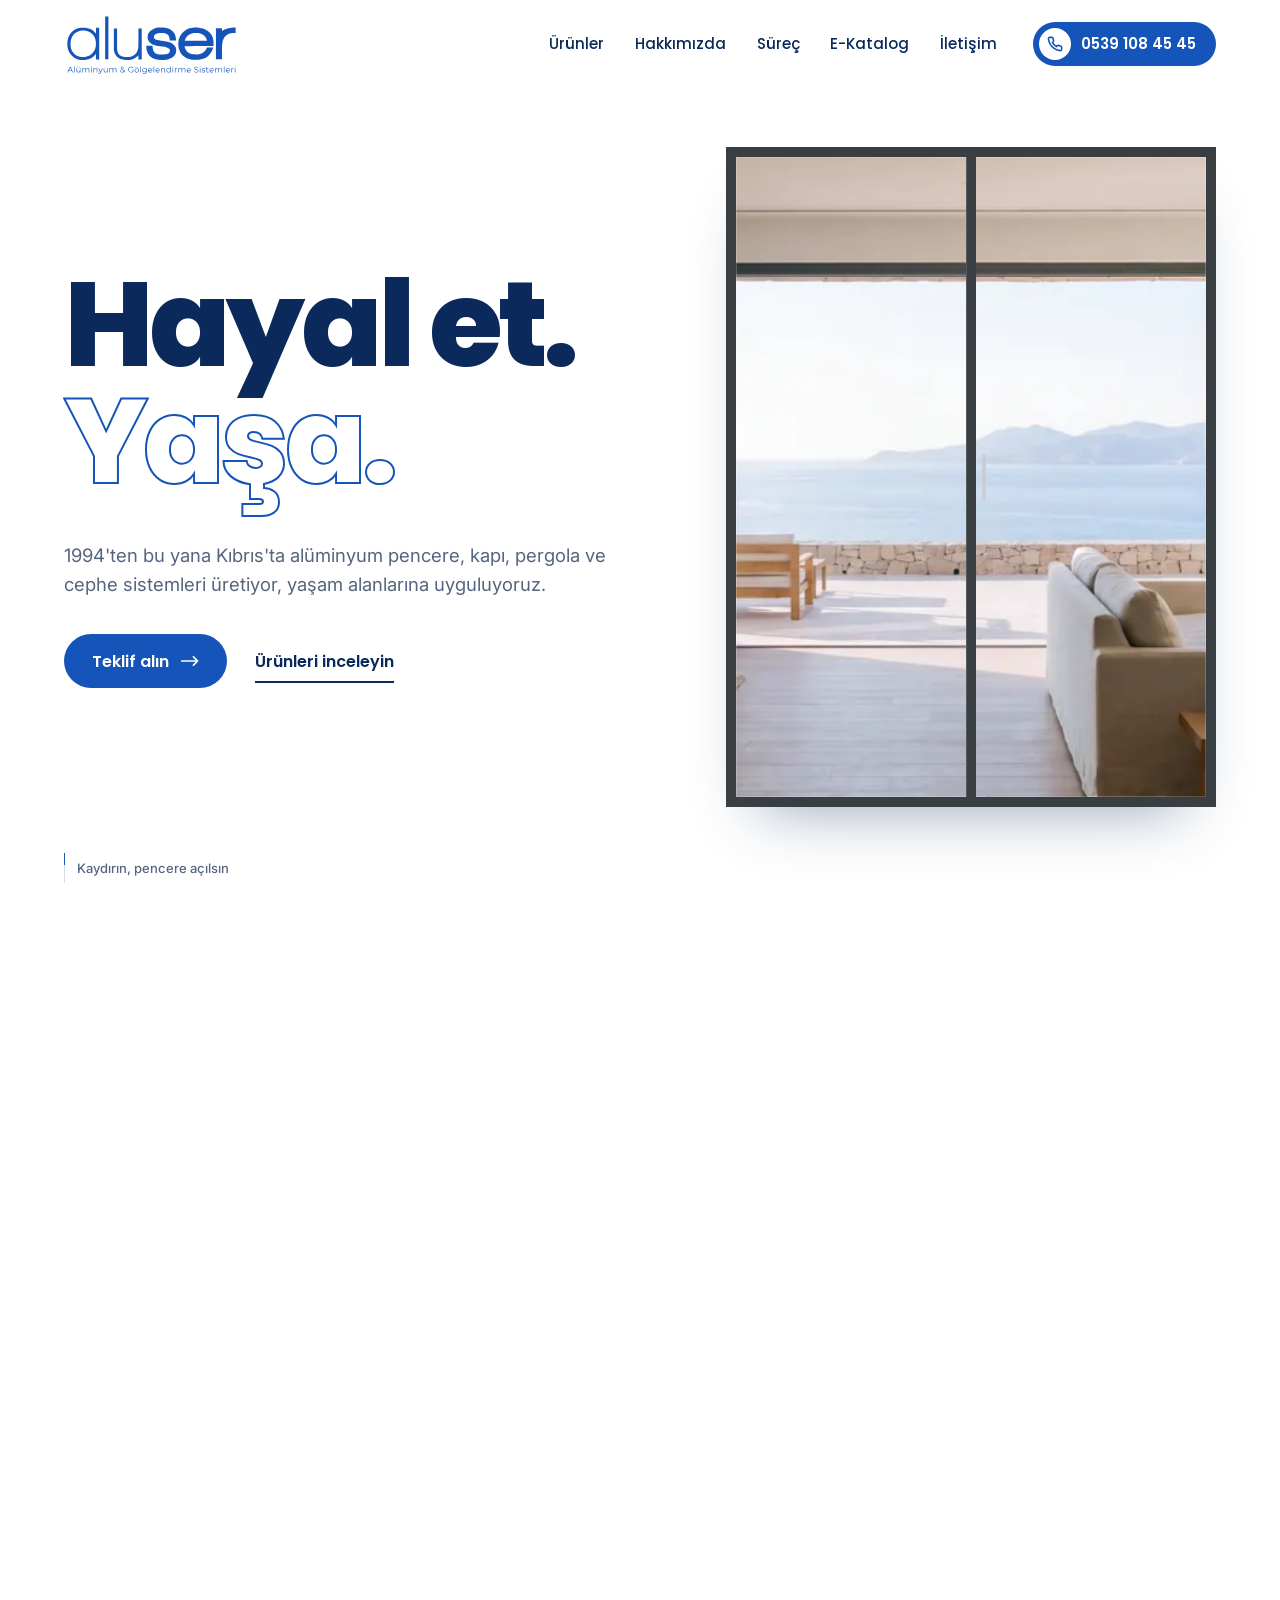
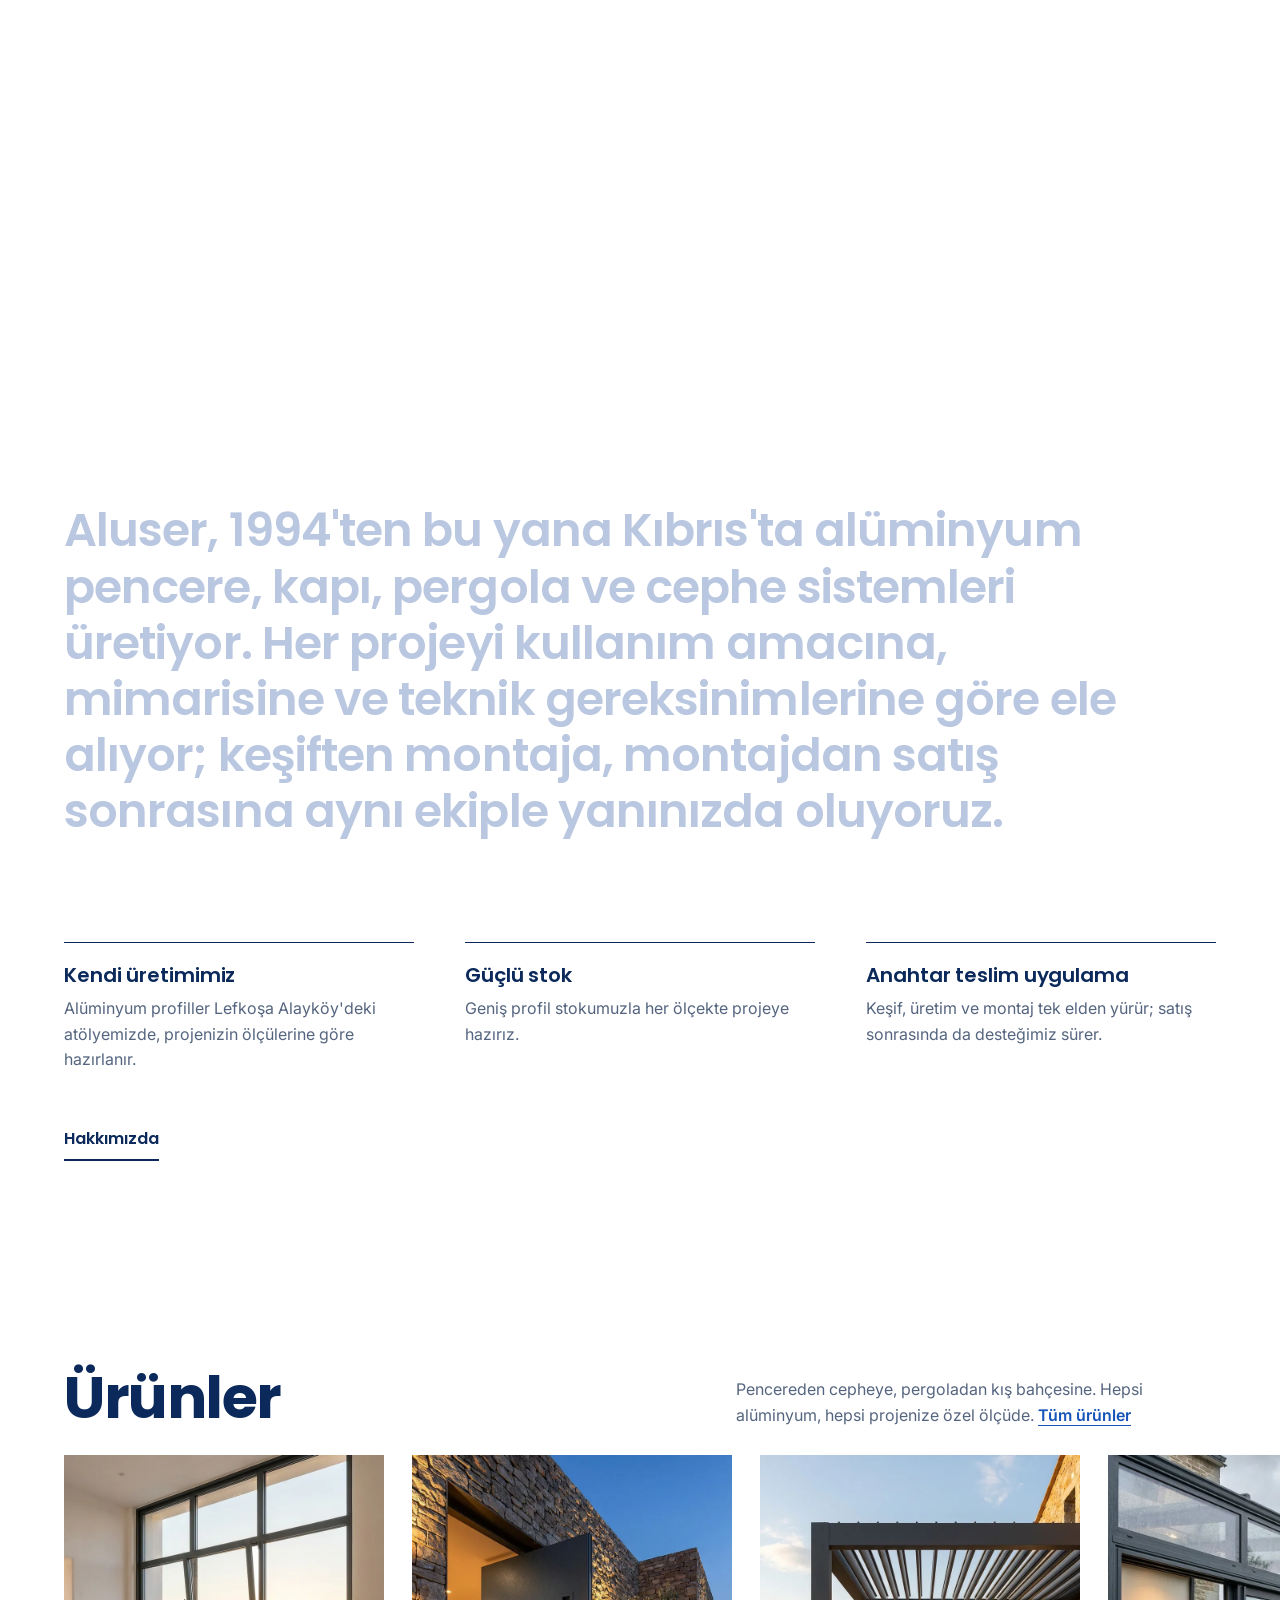
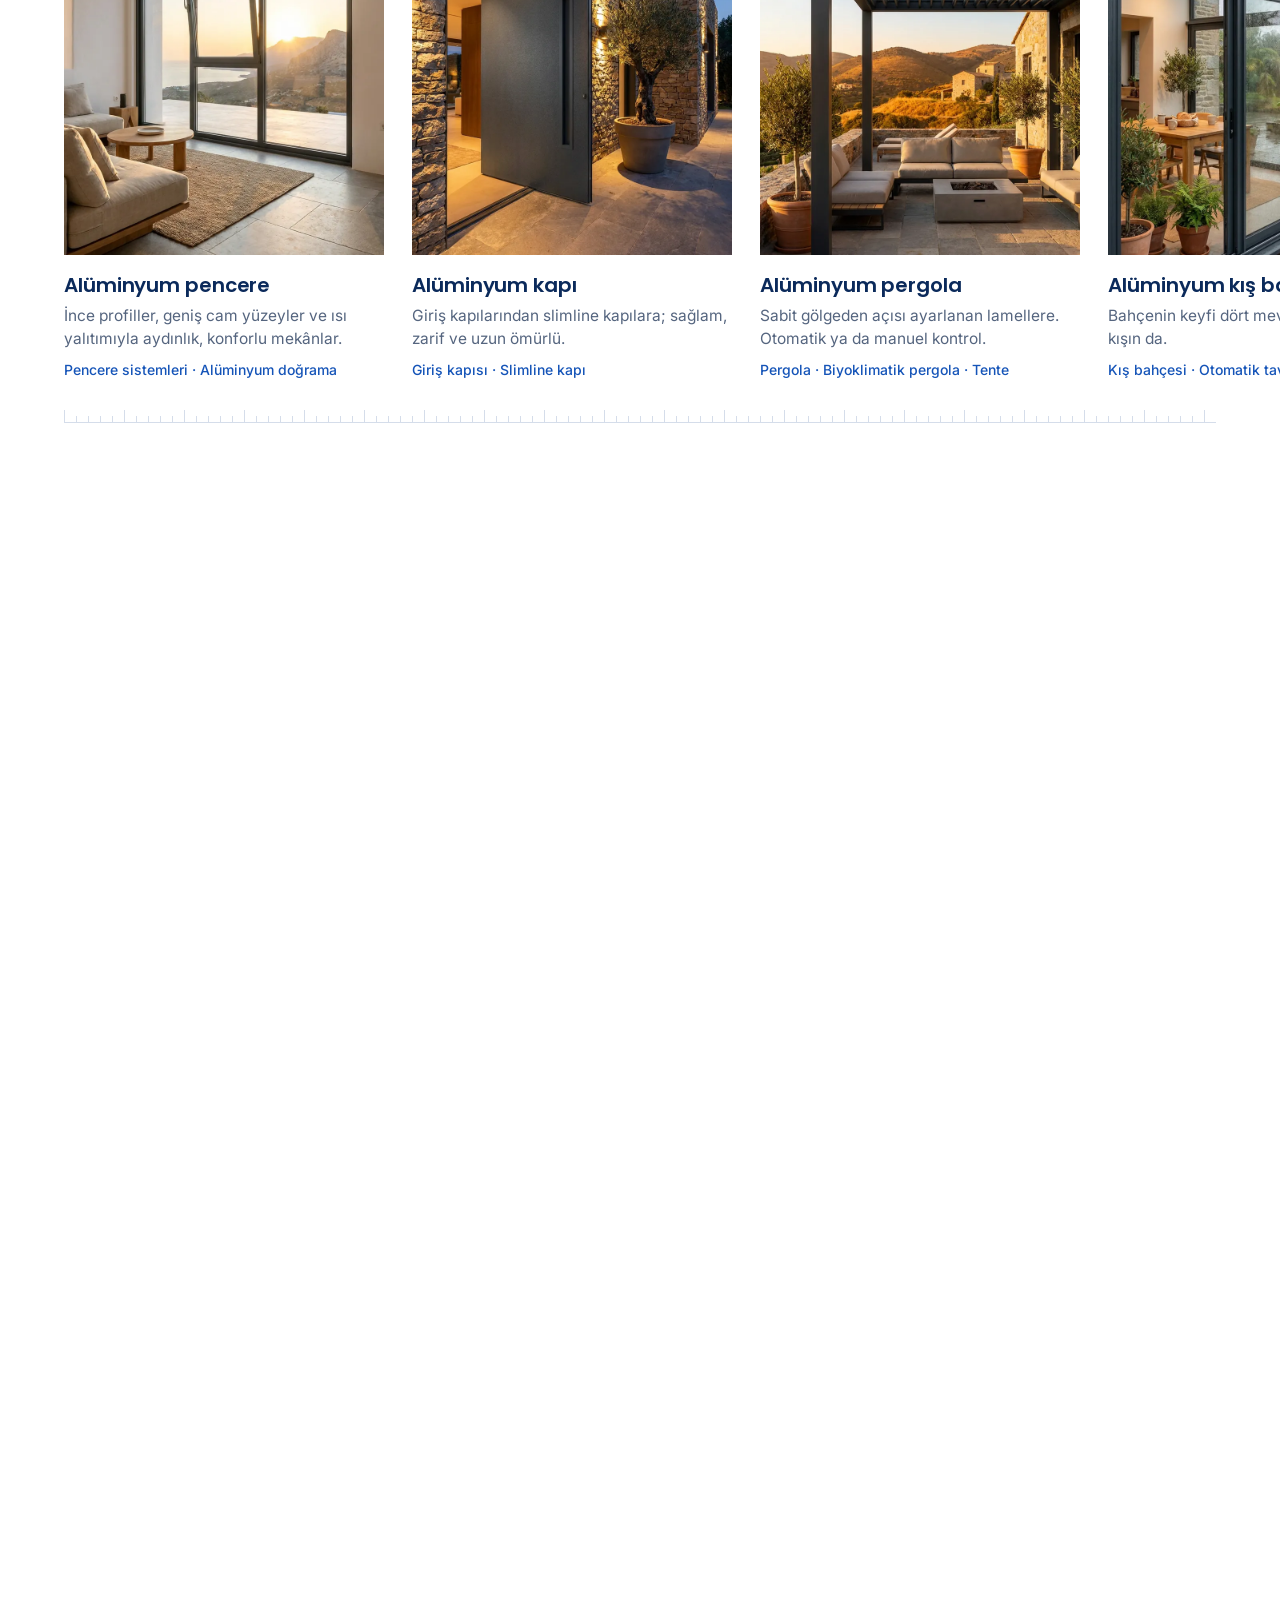
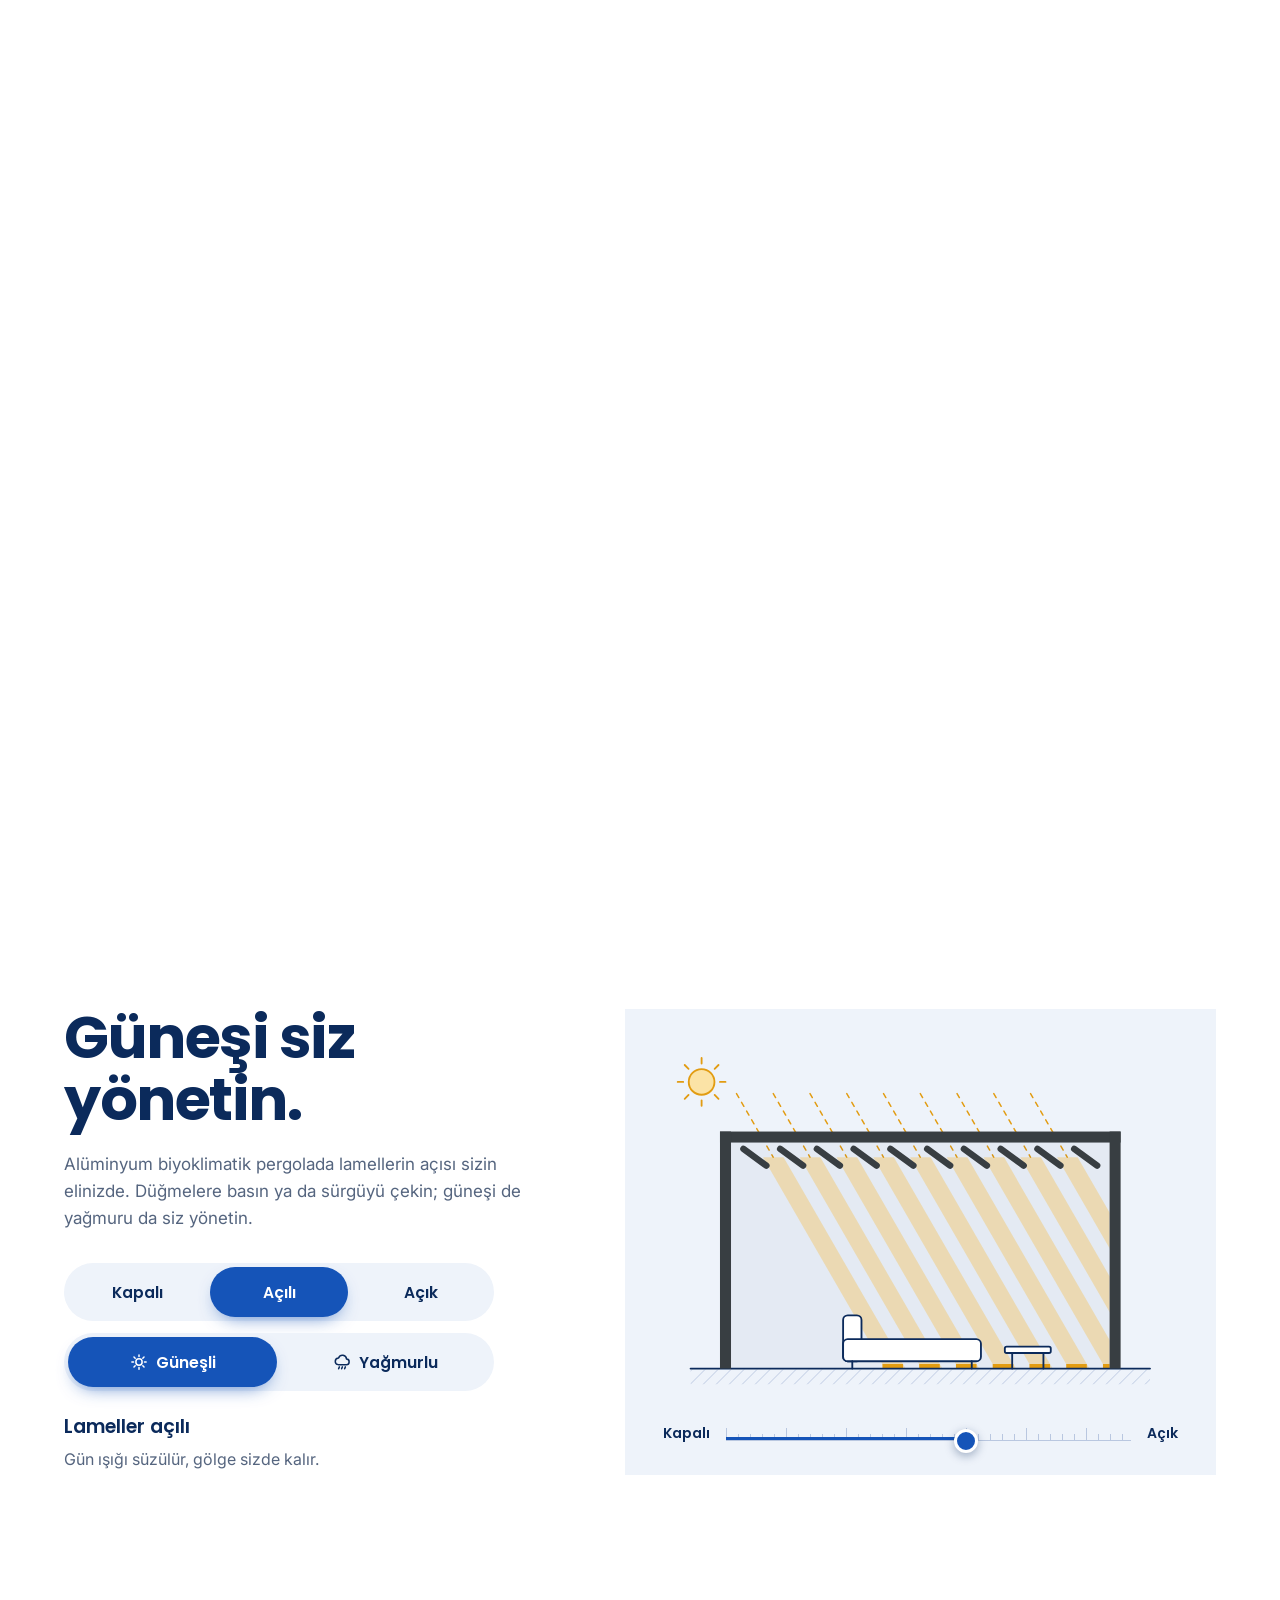
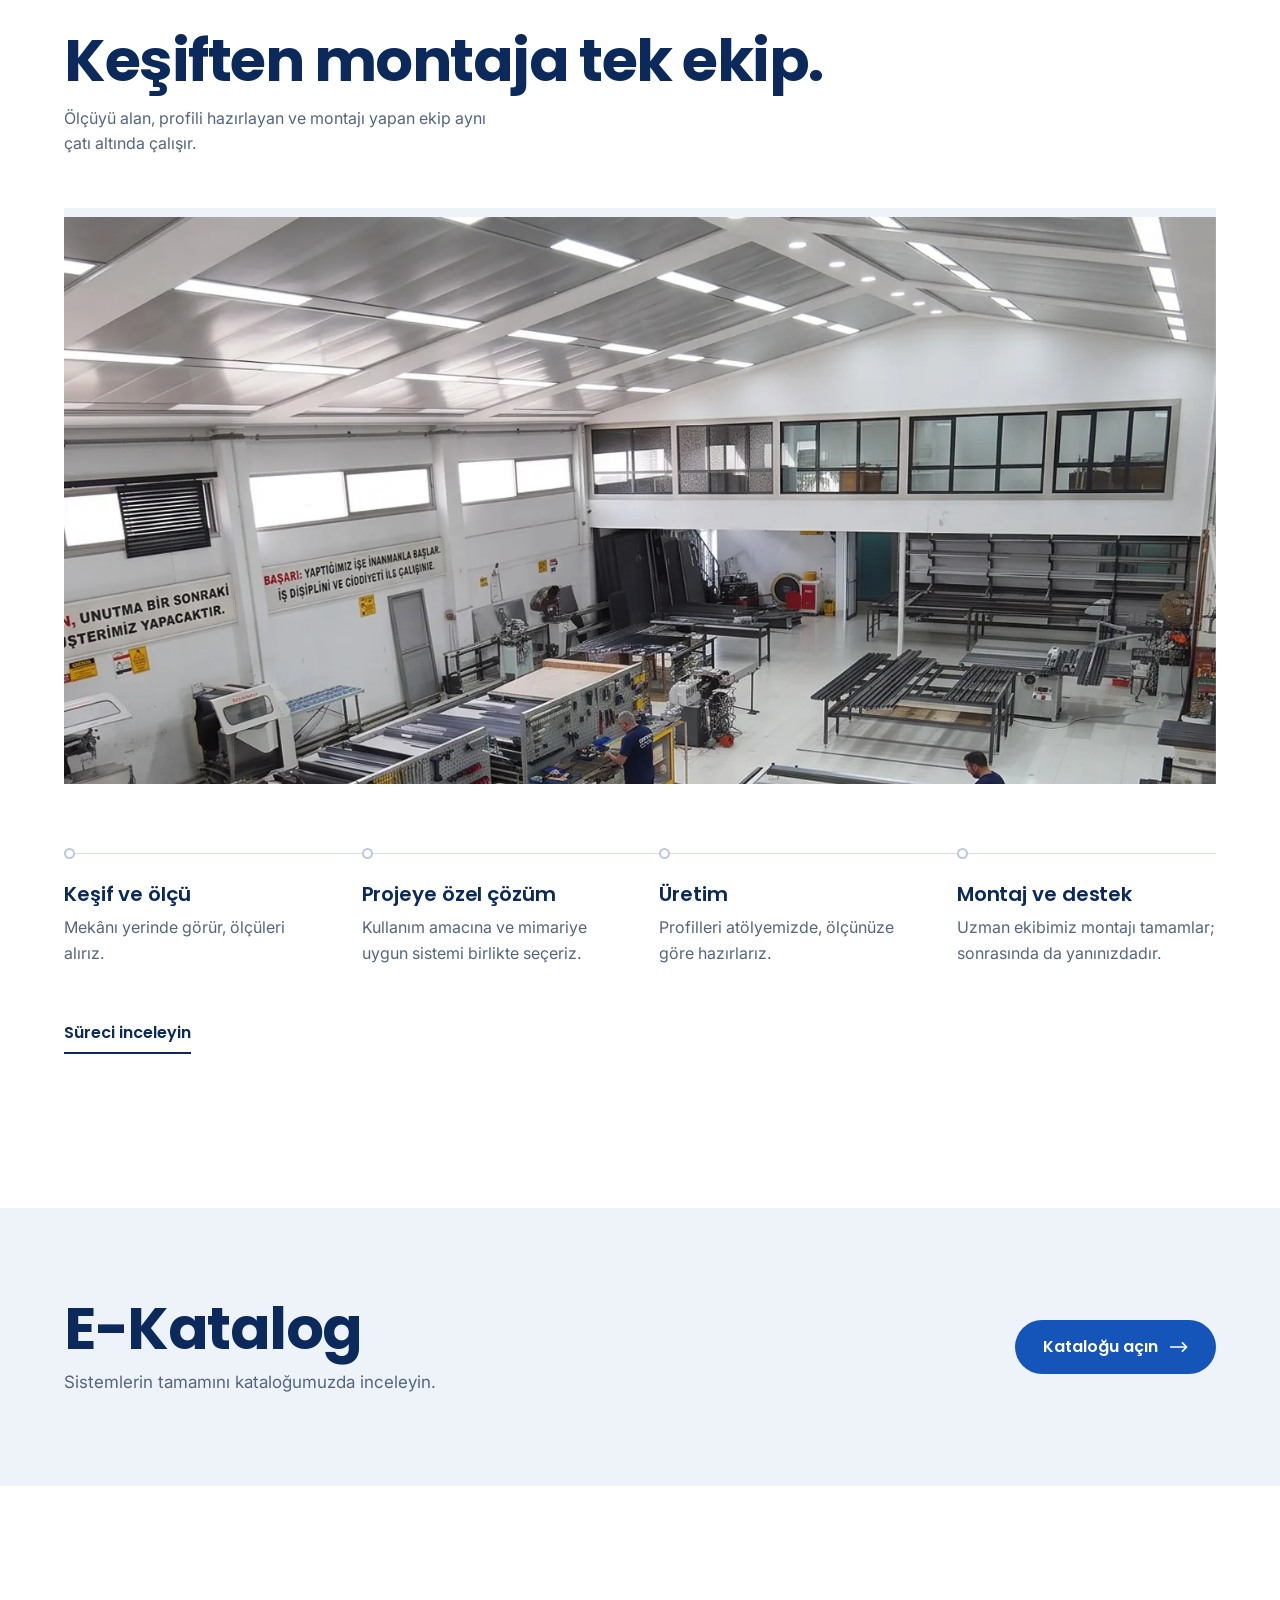
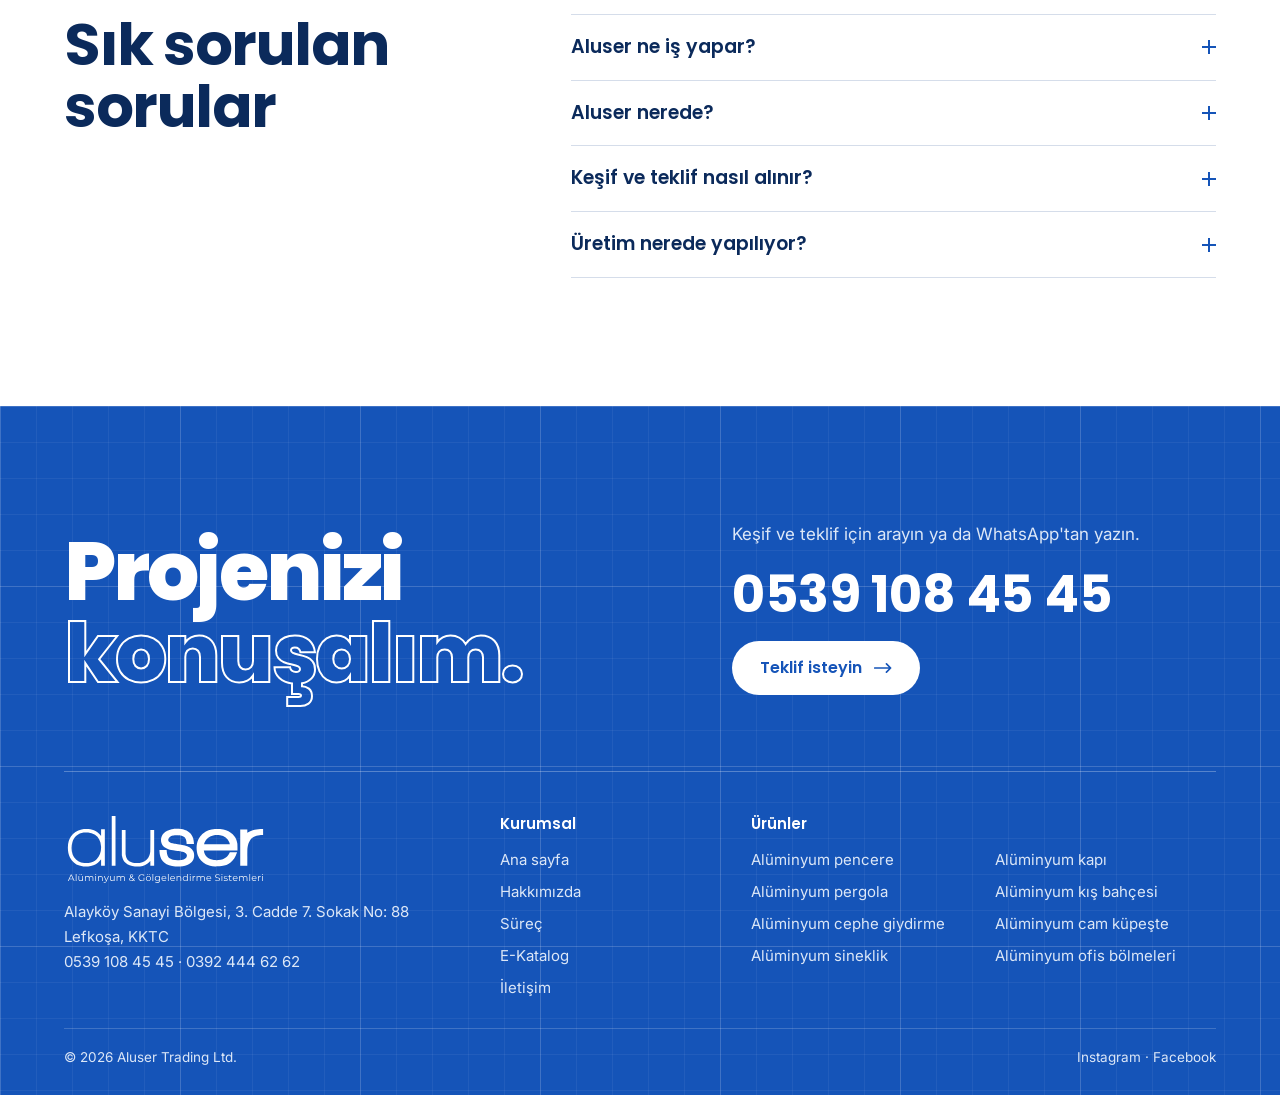
==== index.html @ 9468f67c "Site: sayfalar (düzeltme)" ====
<!DOCTYPE html>
<html lang="tr">
<head>
<meta charset="utf-8">
<meta name="viewport" content="width=device-width, initial-scale=1, viewport-fit=cover">
<title>Aluser | Kıbrıs Alüminyum Pencere, Kapı ve Pergola Sistemleri</title>
<meta name="description" content="Aluser, 1994'ten bu yana Kıbrıs'ta alüminyum pencere, kapı, pergola, kış bahçesi, cephe giydirme ve cam küpeşte sistemleri üretiyor. Keşif ve teklif: 0539 108 45 45.">
<meta name="robots" content="noindex, nofollow">
<meta property="og:image" content="img/og.jpg">
<meta name="theme-color" content="#1554B8">
<meta property="og:type" content="website">
<meta property="og:locale" content="tr_TR">
<meta property="og:site_name" content="Aluser Alüminyum">
<meta property="og:title" content="Aluser | Kıbrıs Alüminyum Pencere, Kapı ve Pergola Sistemleri">
<meta property="og:description" content="Aluser, 1994'ten bu yana Kıbrıs'ta alüminyum pencere, kapı, pergola, kış bahçesi, cephe giydirme ve cam küpeşte sistemleri üretiyor. Keşif ve teklif: 0539 108 45 45.">
<meta name="twitter:card" content="summary_large_image">
<link rel="icon" type="image/png" sizes="48x48" href="img/favicon.png">
<link rel="icon" type="image/png" sizes="512x512" href="img/favicon-512.png">
<link rel="apple-touch-icon" href="img/apple-touch-icon.png">
<link rel="preconnect" href="https://fonts.googleapis.com">
<link rel="preconnect" href="https://fonts.gstatic.com" crossorigin>
<link rel="stylesheet" href="https://fonts.googleapis.com/css2?family=Inter:wght@400;500;600&family=Poppins:wght@500;600;700;800&display=swap">
<link rel="stylesheet" href="css/site.css?v=202611181514">
<link rel="preload" as="image" href="img/hero.webp" imagesrcset="img/hero-1280.webp 1280w, img/hero.webp 2560w" imagesizes="100vw">
<script>document.documentElement.className+=' js'</script>
</head>
<body>
<header class="hdr">
  <div class="wrap hdr-in">
    <a class="logo" href="./" aria-label="Aluser, ana sayfa"><img src="img/aluser-logo-sloganli.svg" alt="aluser, Alüminyum ve Gölgelendirme Sistemleri" width="1637" height="581"></a>
    <nav class="nav" aria-label="Ana menü">
      <a href="urunler.html">Ürünler</a>
      <a href="hakkimizda.html">Hakkımızda</a>
      <a href="surec.html">Süreç</a>
      <a href="https://online.fliphtml5.com/ucnob/pqph/#p=1" target="_blank" rel="noopener">E-Katalog</a>
      <a href="iletisim.html">İletişim</a>
    </nav>
    <a class="call" href="tel:+905391084545" aria-label="Aluser'i arayın: 0539 108 45 45"><i><svg width="16" height="16" viewBox="0 0 24 24" fill="none" stroke="#1554B8" stroke-width="2.4" stroke-linecap="round" stroke-linejoin="round" aria-hidden="true"><path d="M22 16.92v3a2 2 0 0 1-2.18 2 19.79 19.79 0 0 1-8.63-3.07 19.5 19.5 0 0 1-6-6 19.79 19.79 0 0 1-3.07-8.67A2 2 0 0 1 4.11 2h3a2 2 0 0 1 2 1.72 12.84 12.84 0 0 0 .7 2.81 2 2 0 0 1-.45 2.11L8.09 9.91a16 16 0 0 0 6 6l1.27-1.27a2 2 0 0 1 2.11-.45 12.84 12.84 0 0 0 2.81.7A2 2 0 0 1 22 16.92z"></path></svg></i><span>0539 108 45 45</span></a>
    <button class="menu-btn" id="menu-btn" type="button" aria-expanded="false" aria-controls="mnav" aria-label="Menü"><span></span><span></span></button>
  </div>
  <nav class="mnav" id="mnav" aria-label="Mobil menü" hidden>
    <div class="wrap">
      <a href="urunler.html">Ürünler</a>
      <a href="hakkimizda.html">Hakkımızda</a>
      <a href="surec.html">Süreç</a>
      <a href="https://online.fliphtml5.com/ucnob/pqph/#p=1" target="_blank" rel="noopener">E-Katalog</a>
      <a href="iletisim.html">İletişim</a>
    </div>
  </nav>
</header>

<main>
<section class="hero" id="hero">
  <div class="hero-stage">
    <div class="wrap hero-grid">
      <div class="hero-copy">
        <h1><span>Hayal et.</span> <span class="ol">Yaşa.</span></h1>
        <p class="lead">1994'ten bu yana Kıbrıs'ta alüminyum pencere, kapı, pergola ve cephe sistemleri üretiyor, yaşam alanlarına uyguluyoruz.</p>
        <div class="cta-row">
          <a class="btn btn-primary" href="iletisim.html">Teklif alın <svg width="18" height="12" viewBox="0 0 26 14" fill="none" stroke="currentColor" stroke-width="2.4" stroke-linecap="round" stroke-linejoin="round" aria-hidden="true"><path d="M1 7h23M18 1l6 6-6 6"></path></svg></a>
          <a class="btn btn-line" href="urunler.html">Ürünleri inceleyin</a>
        </div>
      </div>
      <div class="hero-slot">
        <div class="hero-media"><img src="img/hero.webp" srcset="img/hero-1280.webp 1280w, img/hero.webp 2560w" sizes="100vw" width="2560" height="1429" alt="Antrasit alüminyum sürme kapıları denize açılan ferah bir salon" fetchpriority="high"></div>
        <div class="hero-frame" aria-hidden="true"><i class="mullion"></i></div>
      </div>
    </div>
    <div class="hero-statement"><div class="wrap"><p><span>Her ölçekte proje,</span> <span class="ol-w">her ölçekte stok.</span></p></div></div>
    <div class="wrap hint" aria-hidden="true"><i></i>Kaydırın, pencere açılsın</div>
  </div>
</section>

<section class="about">
  <div class="wrap">
    <h2 class="sr">Hakkımızda</h2>
    <p class="statement" id="statement">Aluser, 1994'ten bu yana Kıbrıs'ta alüminyum pencere, kapı, pergola ve cephe sistemleri üretiyor. Her projeyi kullanım amacına, mimarisine ve teknik gereksinimlerine göre ele alıyor; keşiften montaja, montajdan satış sonrasına aynı ekiple yanınızda oluyoruz.</p>
    <div class="facts">
      <div class="rv"><h3>Kendi üretimimiz</h3><p>Alüminyum profiller Lefkoşa Alayköy'deki atölyemizde, projenizin ölçülerine göre hazırlanır.</p></div>
      <div class="rv" style="--d:.1s"><h3>Güçlü stok</h3><p>Geniş profil stokumuzla her ölçekte projeye hazırız.</p></div>
      <div class="rv" style="--d:.2s"><h3>Anahtar teslim uygulama</h3><p>Keşif, üretim ve montaj tek elden yürür; satış sonrasında da desteğimiz sürer.</p></div>
    </div>
    <p class="more rv"><a class="btn btn-line" href="hakkimizda.html">Hakkımızda</a></p>
  </div>
</section>

<section class="products" id="urunler">
  <div class="p-stage">
    <div class="wrap p-head">
      <h2>Ürünler</h2>
      <p>Pencereden cepheye, pergoladan kış bahçesine. Hepsi alüminyum, hepsi projenize özel ölçüde. <a href="urunler.html">Tüm ürünler</a></p>
    </div>
    <div class="p-viewport" id="p-viewport">
      <ul class="p-track" id="p-track">
        <li class="card"><a href="aluminyum-pencere.html"><figure><img src="img/pencere.webp" width="800" height="1000" loading="lazy" decoding="async" alt="Deniz manzaralı salonda antrasit alüminyum pencere"></figure><h3>Alüminyum pencere</h3><p>İnce profiller, geniş cam yüzeyler ve ısı yalıtımıyla aydınlık, konforlu mekânlar.</p><p class="types">Pencere sistemleri · Alüminyum doğrama</p></a></li>
        <li class="card"><a href="aluminyum-kapi.html"><figure><img src="img/kapi.webp" width="800" height="1000" loading="lazy" decoding="async" alt="Taş kaplamalı girişte antrasit alüminyum kapı"></figure><h3>Alüminyum kapı</h3><p>Giriş kapılarından slimline kapılara; sağlam, zarif ve uzun ömürlü.</p><p class="types">Giriş kapısı · Slimline kapı</p></a></li>
        <li class="card"><a href="aluminyum-pergola.html"><figure><img src="img/pergola.webp" width="800" height="1000" loading="lazy" decoding="async" alt="Terasta lamelleri açık alüminyum biyoklimatik pergola"></figure><h3>Alüminyum pergola</h3><p>Sabit gölgeden açısı ayarlanan lamellere. Otomatik ya da manuel kontrol.</p><p class="types">Pergola · Biyoklimatik pergola · Tente</p></a></li>
        <li class="card"><a href="aluminyum-kis-bahcesi.html"><figure><img src="img/kisbahcesi.webp" width="800" height="1000" loading="lazy" decoding="async" alt="Alüminyum çerçeveli cam kış bahçesi"></figure><h3>Alüminyum kış bahçesi</h3><p>Bahçenin keyfi dört mevsim; yağmurda da, kışın da.</p><p class="types">Kış bahçesi · Otomatik tavan sistemleri</p></a></li>
        <li class="card"><a href="aluminyum-cephe-giydirme.html"><figure><img src="img/cephe.webp" width="800" height="1000" loading="lazy" decoding="async" alt="Alüminyum cephe giydirme ve güneş kırıcılı modern bina"></figure><h3>Alüminyum cephe giydirme</h3><p>Binaya yeni bir yüz kazandırır, dış etkenlere karşı korur.</p><p class="types">Konut · Ticari · Endüstriyel yapılar</p></a></li>
        <li class="card"><a href="aluminyum-cam-kupeste.html"><figure><img src="img/kupeste.webp" width="800" height="1000" loading="lazy" decoding="async" alt="Balkonda alüminyum profilli cam küpeşte"></figure><h3>Alüminyum cam küpeşte</h3><p>Temperli cam ve alüminyum profille güvenli, manzaraya açık korkuluk.</p><p class="types">Balkon · Merdiven · Teras · Havuz kenarı</p></a></li>
        <li class="card"><a href="aluminyum-sineklik.html"><figure><img src="img/sineklik.webp" width="800" height="1000" loading="lazy" decoding="async" alt="Alüminyum sürme kapıda pileli sineklik"></figure><h3>Alüminyum sineklik</h3><p>Kapı ve pencerenize uyumlu, kolay açılıp kapanan sineklikler.</p><p class="types">Menteşeli · Sürme · Pileli</p></a></li>
        <li class="card"><a href="aluminyum-ofis-bolmeleri.html"><figure><img src="img/ofis.webp" width="800" height="1000" loading="lazy" decoding="async" alt="Alüminyum çerçeveli cam ofis bölmeleri"></figure><h3>Alüminyum ofis bölmeleri</h3><p>Cam ve alüminyumla aydınlık, esnek çalışma alanları.</p><p class="types">Toplantı odası · Yönetici odası · Açık ofis</p></a></li>
        <li class="card card-cta"><h3>Projenize uygun sistemi birlikte seçelim.</h3><a class="btn btn-white" href="iletisim.html">Teklif alın <svg width="18" height="12" viewBox="0 0 26 14" fill="none" stroke="currentColor" stroke-width="2.4" stroke-linecap="round" stroke-linejoin="round" aria-hidden="true"><path d="M1 7h23M18 1l6 6-6 6"></path></svg></a></li>
      </ul>
    </div>
    <div class="wrap" style="width:100%"><div class="ruler" id="p-ruler" aria-hidden="true"><i></i></div></div>
  </div>
</section>

<section class="louvre" id="biyoklimatik">
  <div class="wrap louvre-grid">
    <div class="louvre-head">
      <h2 class="rv">Güneşi siz yönetin.</h2>
      <p class="rv" style="--d:.08s">Alüminyum biyoklimatik pergolada lamellerin açısı sizin elinizde. Düğmelere basın ya da sürgüyü çekin; güneşi de yağmuru da siz yönetin.</p>
    </div>
    <figure class="louvre-fig" id="louvre-fig">
      <svg viewBox="0 0 560 392" role="img" aria-label="Biyoklimatik pergola kesiti: lameller kapalıyken güneş ve yağmur dışarıda kalır, lameller açıldıkça gün ışığı içeri girer">
        <defs>
          <clipPath id="pg-in"><rect x="74" y="104" width="412" height="246"></rect></clipPath>
          <pattern id="hatch" width="10" height="10" patternUnits="userSpaceOnUse" patternTransform="rotate(45)"><line x1="0" y1="0" x2="0" y2="10" stroke="#B9C7E0" stroke-width="1.5"></line></pattern>
        </defs>
        <rect x="30" y="351" width="500" height="16" fill="url(#hatch)"></rect>
        <g class="pg-sun" fill="none" stroke="#E29C12" stroke-width="2" stroke-linecap="round">
          <circle cx="42" cy="38" r="14" fill="#FBE3A6"></circle>
          <path d="M42 12v6M42 58v6M16 38h6M62 38h6M23.600 19.600l4.200 4.200M56.200 52.200l4.200 4.200M60.400 19.600l-4.200 4.200M27.800 52.200l-4.200 4.200"></path>
        </g>
        <g class="pg-cloud" fill="#FFFFFF" stroke="#0B2A5B" stroke-width="2" stroke-linejoin="round"><path d="M30 54h36a10.500 10.500 0 0 0 2-20.800a14.500 14.500 0 0 0-28-3.400a12 12 0 0 0-10 24.200z"></path></g>
        <g class="pg-rays" fill="none" stroke="#E29C12" stroke-width="1.6" stroke-dasharray="5 6" stroke-linecap="round"><path d="M80 50.700l40 69.300M120 50.700l40 69.300M160 50.700l40 69.300M200 50.700l40 69.300M240 50.700l40 69.300M280 50.700l40 69.300M320 50.700l40 69.300M360 50.700l40 69.300M400 50.700l40 69.300"></path></g>
        <g clip-path="url(#pg-in)">
          <rect id="pg-shade" x="74" y="104" width="412" height="246" fill="#0B2A5B" opacity=".1"></rect>
          <g class="pg-light"><g id="pg-beams" fill="#F4BE4A" fill-opacity=".38"></g><g id="pg-patches" fill="#E29C12"></g></g>
          <g class="pg-rain"><g id="pg-rain-in"></g></g>
        </g>
        <g class="pg-rain" id="pg-rain-out"></g>
        <g fill="#FFFFFF" stroke="#0B2A5B" stroke-width="2" stroke-linejoin="round">
          <rect x="196" y="292" width="20" height="50" rx="5"></rect>
          <rect x="196" y="318" width="150" height="24" rx="5"></rect>
          <path d="M206 342v8M336 342v8" fill="none" stroke-linecap="round"></path>
          <rect x="372" y="326" width="50" height="7" rx="2"></rect>
          <path d="M380 333v17M414 333v17" fill="none" stroke-linecap="round"></path>
        </g>
        <line x1="30" y1="350" x2="530" y2="350" stroke="#0B2A5B" stroke-width="2" stroke-linecap="round"></line>
        <g fill="#383E42">
          <rect x="62" y="92" width="436" height="12"></rect>
          <rect x="62" y="92" width="12" height="258"></rect>
          <rect x="486" y="92" width="12" height="258"></rect>
        </g>
        <g id="blades" fill="#383E42"><rect class="blade" x="81" y="116.500" width="38" height="7" rx="3.500"></rect><rect class="blade" x="121" y="116.500" width="38" height="7" rx="3.500"></rect><rect class="blade" x="161" y="116.500" width="38" height="7" rx="3.500"></rect><rect class="blade" x="201" y="116.500" width="38" height="7" rx="3.500"></rect><rect class="blade" x="241" y="116.500" width="38" height="7" rx="3.500"></rect><rect class="blade" x="281" y="116.500" width="38" height="7" rx="3.500"></rect><rect class="blade" x="321" y="116.500" width="38" height="7" rx="3.500"></rect><rect class="blade" x="361" y="116.500" width="38" height="7" rx="3.500"></rect><rect class="blade" x="401" y="116.500" width="38" height="7" rx="3.500"></rect><rect class="blade" x="441" y="116.500" width="38" height="7" rx="3.500"></rect></g>
      </svg>
      <div class="dial"><span>Kapalı</span><input class="pg-range" id="pg-range" type="range" min="0" max="60" step="1" value="0" aria-label="Lamel açısı"><span>Açık</span></div>
    </figure>
    <div class="louvre-ctrl rv" style="--d:.14s">
      <div class="seg" role="group" aria-label="Lamel konumu">
        <button type="button" data-a="0" aria-pressed="true">Kapalı</button>
        <button type="button" data-a="30" aria-pressed="false">Açılı</button>
        <button type="button" data-a="60" aria-pressed="false">Açık</button>
      </div>
      <div class="seg" role="group" aria-label="Hava durumu">
        <button type="button" data-w="sun" aria-pressed="true"><svg width="18" height="18" viewBox="0 0 24 24" fill="none" stroke="currentColor" stroke-width="2" stroke-linecap="round" aria-hidden="true"><circle cx="12" cy="12" r="4.2"></circle><path d="M12 2.500v2.200M12 19.300v2.200M2.500 12h2.200M19.300 12h2.200M5.300 5.300l1.600 1.600M17.100 17.100l1.600 1.600M18.700 5.300l-1.600 1.600M6.900 17.100l-1.600 1.600"></path></svg>Güneşli</button>
        <button type="button" data-w="rain" aria-pressed="false"><svg width="18" height="18" viewBox="0 0 24 24" fill="none" stroke="currentColor" stroke-width="2" stroke-linecap="round" stroke-linejoin="round" aria-hidden="true"><path d="M7 15.500a4.500 4.500 0 0 1 .5-8.970 5.500 5.500 0 0 1 10.600 1.570A3.700 3.700 0 0 1 17.500 15.500z"></path><path d="M8.500 18.500l-1 2.500M12.500 18.500l-1 2.500M16.500 18.500l-1 2.500"></path></svg>Yağmurlu</button>
      </div>
      <p class="pg-status" id="pg-status" aria-live="polite"><b>Lameller kapalı</b><span>Güneş dışarıda kalır, altında gölge.</span></p>
    </div>
  </div>
</section>

<section class="process">
  <div class="wrap">
    <div class="process-head">
      <h2 class="rv">Keşiften montaja tek ekip.</h2>
      <p class="rv" style="--d:.08s">Ölçüyü alan, profili hazırlayan ve montajı yapan ekip aynı çatı altında çalışır.</p>
    </div>
    <figure class="band"><img src="img/atolye.webp" width="1536" height="864" loading="lazy" decoding="async" alt="Aluser atölyesinde alüminyum profil hazırlayan ekip" data-parallax="-.18"></figure>
    <div class="steps-wrap" id="steps-wrap" data-steps="h">
      <div class="steps-line" aria-hidden="true"></div>
      <ol class="steps">
        <li><h3>Keşif ve ölçü</h3><p>Mekânı yerinde görür, ölçüleri alırız.</p></li>
        <li><h3>Projeye özel çözüm</h3><p>Kullanım amacına ve mimariye uygun sistemi birlikte seçeriz.</p></li>
        <li><h3>Üretim</h3><p>Profilleri atölyemizde, ölçünüze göre hazırlarız.</p></li>
        <li><h3>Montaj ve destek</h3><p>Uzman ekibimiz montajı tamamlar; sonrasında da yanınızdadır.</p></li>
      </ol>
    </div>
    <p class="more rv"><a class="btn btn-line" href="surec.html">Süreci inceleyin</a></p>
  </div>
</section>

<section class="catalog">
  <div class="wrap">
    <div class="rv"><h2>E-Katalog</h2><p>Sistemlerin tamamını kataloğumuzda inceleyin.</p></div>
    <a class="btn btn-primary rv" style="--d:.1s" href="https://online.fliphtml5.com/ucnob/pqph/#p=1" target="_blank" rel="noopener">Kataloğu açın <svg width="18" height="12" viewBox="0 0 26 14" fill="none" stroke="currentColor" stroke-width="2.4" stroke-linecap="round" stroke-linejoin="round" aria-hidden="true"><path d="M1 7h23M18 1l6 6-6 6"></path></svg></a>
  </div>
</section>

<section class="faqs">
  <div class="wrap faqs-grid">
    <h2 class="rv">Sık sorulan sorular</h2>
    <div class="rv" style="--d:.08s"><details class="faq"><summary>Aluser ne iş yapar?</summary><p>Aluser (Aluser Trading Ltd.), 1994'ten bu yana Kıbrıs'ta alüminyum pencere, kapı, pergola, kış bahçesi, cephe giydirme, cam küpeşte, sineklik ve ofis bölmeleri üreten ve uygulayan firmadır.</p></details><details class="faq"><summary>Aluser nerede?</summary><p>Aluser'in merkezi ve atölyesi Lefkoşa'da, Alayköy Sanayi Bölgesi'ndedir: 3. Cadde 7. Sokak No: 88, Lefkoşa, KKTC.</p></details><details class="faq"><summary>Keşif ve teklif nasıl alınır?</summary><p>0539 108 45 45'i arayın ya da aynı numaraya WhatsApp'tan yazın. Ekibimiz mekânı yerinde görür, ölçü alır ve projenize özel teklif hazırlar.</p></details><details class="faq"><summary>Üretim nerede yapılıyor?</summary><p>Alüminyum profiller Lefkoşa Alayköy'deki atölyemizde, projenizin ölçüsüne göre hazırlanır.</p></details></div>
  </div>
</section>
</main>

<section class="contact">
  <div class="wrap band-row">
    <h2 class="rv"><span>Projenizi</span> <span class="ol-w">konuşalım.</span></h2>
    <div class="cta-side rv" style="--d:.1s">
      <p class="contact-lead">Keşif ve teklif için arayın ya da WhatsApp'tan yazın.</p>
      <a class="tel-1" href="tel:+905391084545">0539 108 45 45</a>
      <a class="btn btn-white" href="iletisim.html">Teklif isteyin <svg width="18" height="12" viewBox="0 0 26 14" fill="none" stroke="currentColor" stroke-width="2.4" stroke-linecap="round" stroke-linejoin="round" aria-hidden="true"><path d="M1 7h23M18 1l6 6-6 6"></path></svg></a>
    </div>
  </div>
  <div class="wrap">
    <footer class="foot">
      <div>
        <a href="./" aria-label="Aluser, ana sayfa"><img src="img/aluser-logo-beyaz.svg" width="1637" height="581" alt="aluser, Alüminyum ve Gölgelendirme Sistemleri" loading="lazy"></a>
        <address>Alayköy Sanayi Bölgesi, 3. Cadde 7. Sokak No: 88<br>Lefkoşa, KKTC<br><a href="tel:+905391084545">0539 108 45 45</a> · <a href="tel:+903924446262">0392 444 62 62</a></address>
      </div>
      <nav aria-label="Kurumsal"><p class="foot-h">Kurumsal</p><ul><li><a href="./">Ana sayfa</a></li><li><a href="hakkimizda.html">Hakkımızda</a></li><li><a href="surec.html">Süreç</a></li><li><a href="https://online.fliphtml5.com/ucnob/pqph/#p=1" target="_blank" rel="noopener">E-Katalog</a></li><li><a href="iletisim.html">İletişim</a></li></ul></nav>
      <nav aria-label="Ürünler"><p class="foot-h"><a href="urunler.html">Ürünler</a></p><ul class="cols2"><li><a href="aluminyum-pencere.html">Alüminyum pencere</a></li><li><a href="aluminyum-kapi.html">Alüminyum kapı</a></li><li><a href="aluminyum-pergola.html">Alüminyum pergola</a></li><li><a href="aluminyum-kis-bahcesi.html">Alüminyum kış bahçesi</a></li><li><a href="aluminyum-cephe-giydirme.html">Alüminyum cephe giydirme</a></li><li><a href="aluminyum-cam-kupeste.html">Alüminyum cam küpeşte</a></li><li><a href="aluminyum-sineklik.html">Alüminyum sineklik</a></li><li><a href="aluminyum-ofis-bolmeleri.html">Alüminyum ofis bölmeleri</a></li></ul></nav>
      <div class="foot-end"><span>© 2026 Aluser Trading Ltd.</span><span><a href="https://www.instagram.com/aluseraluminyum/" target="_blank" rel="noopener">Instagram</a> · <a href="https://www.facebook.com/alusertrading" target="_blank" rel="noopener">Facebook</a></span></div>
    </footer>
  </div>
</section>

<script src="js/site.js?v=202611181514"></script>
</body>
</html>
---- css/site.css ----
/* Yerleşim: beyaz çizim paftası. Geniş boşluk, ince profil çizgileri, cetvel motifleri;
   tek cesur an girişteki pencerenin kaydırdıkça açılması. */
:root{
  --paper:#FFFFFF;
  --ink:#0B2A5B;
  --blue:#1554B8;
  --sky:#5488C9;
  --mist:#EEF3FA;
  --line:#D5DDEA;
  --muted:#55657F;
  --frame:#383E42;
  --pale:#B9C7E0;
  --display:"Poppins","Segoe UI",system-ui,-apple-system,sans-serif;
  --body:"Inter","Segoe UI",system-ui,-apple-system,sans-serif;
  --header-h:88px;
  --gl:max(clamp(20px,5vw,72px),env(safe-area-inset-left,0px));
  --gr:max(clamp(20px,5vw,72px),env(safe-area-inset-right,0px));
  color-scheme:light;
}
*,*::before,*::after{box-sizing:border-box}
html{scroll-behavior:smooth}
body{margin:0;background:var(--paper);color:var(--ink);font-family:var(--body);font-size:17px;line-height:1.6;-webkit-font-smoothing:antialiased;overflow-x:clip}
body::before{content:"";position:fixed;inset:0 0 auto;height:env(safe-area-inset-top,0px);z-index:60;background:var(--paper)}
img{max-width:100%}
[hidden]{display:none!important}
h1,h2,h3,p,figure,dl,dd,ol,ul{margin:0}
h1,h2,h3{font-family:var(--display);text-wrap:balance}
a{color:inherit}
:focus-visible{outline:3px solid var(--sky);outline-offset:3px}
.wrap{max-width:1384px;margin-inline:auto;padding-left:var(--gl);padding-right:var(--gr)}
.sr{position:absolute;width:1px;height:1px;overflow:hidden;clip:rect(0 0 0 0);white-space:nowrap}
.ol{color:transparent;-webkit-text-stroke:2px var(--blue)}
.ol-w{color:transparent;-webkit-text-stroke:2px #FFFFFF}
@supports not (-webkit-text-stroke:1px #000){.ol{color:var(--blue)}.ol-w{color:#FFFFFF}}
@media (max-width:600px){.ol,.ol-w{-webkit-text-stroke-width:1.5px}}
h2{font-weight:700;font-size:clamp(34px,4.6vw,64px);line-height:1.05;letter-spacing:-.025em}
h3{font-weight:600;font-size:20px;line-height:1.25;letter-spacing:-.005em}

/* Düğmeler */
.btn{display:inline-flex;align-items:center;gap:12px;min-height:54px;padding:0 28px;border-radius:999px;font-family:var(--display);font-weight:600;font-size:16px;text-decoration:none;white-space:nowrap;transition:background-color .25s,color .25s,transform .25s}
.btn svg{flex:none;transition:transform .25s}
.btn:hover svg{transform:translateX(4px)}
.btn-primary{background:var(--blue);color:#FFFFFF}
.btn-primary:hover{background:var(--ink)}
.btn-line{padding:0;min-height:44px;border-radius:0;color:var(--ink);box-shadow:inset 0 -2px 0 var(--ink)}
.btn-line:hover{color:var(--blue);box-shadow:inset 0 -2px 0 var(--blue)}
.btn-white{background:#FFFFFF;color:var(--blue)}
.btn-white:hover{background:var(--ink);color:#FFFFFF}

/* Üst bant */
.hdr{position:sticky;top:env(safe-area-inset-top,0px);z-index:50;background:rgba(255,255,255,.94);-webkit-backdrop-filter:saturate(1.4) blur(10px);backdrop-filter:saturate(1.4) blur(10px);border-bottom:1px solid transparent;transition:border-color .3s}
.hdr.scrolled{border-bottom-color:var(--line)}
.hdr-in{height:var(--header-h);display:flex;align-items:center;gap:clamp(16px,3vw,36px)}
.logo{display:block;flex:none}
.logo img{height:62px;width:auto;display:block}
.nav{display:flex;gap:clamp(18px,2.4vw,34px);margin-left:auto;font-family:var(--display);font-weight:500;font-size:15px}
.nav a{text-decoration:none;position:relative;padding:8px 0}
.nav a::after{content:"";position:absolute;left:0;right:0;bottom:2px;height:2px;background:var(--blue);transform:scaleX(0);transform-origin:left;transition:transform .3s}
.nav a:hover::after,.nav a:focus-visible::after,.nav a[aria-current]::after{transform:scaleX(1)}
.call{display:inline-flex;align-items:center;gap:10px;height:44px;padding:0 20px 0 6px;border-radius:999px;background:var(--blue);color:#FFFFFF;font-family:var(--display);font-weight:600;font-size:15px;text-decoration:none;white-space:nowrap;flex:none;transition:background-color .25s}
.call:hover{background:var(--ink)}
.call i{width:32px;height:32px;border-radius:50%;background:#FFFFFF;display:grid;place-items:center;flex:none}
.menu-btn{display:none;width:44px;height:44px;border:0;background:none;padding:0;cursor:pointer;flex:none;position:relative}
.menu-btn span{position:absolute;left:10px;right:10px;height:2px;background:var(--ink);transition:transform .3s,top .3s}
.menu-btn span:nth-child(1){top:17px}.menu-btn span:nth-child(2){top:25px}
.menu-btn[aria-expanded="true"] span:nth-child(1){top:21px;transform:rotate(45deg)}
.menu-btn[aria-expanded="true"] span:nth-child(2){top:21px;transform:rotate(-45deg)}
.mnav{border-top:1px solid var(--line);background:var(--paper)}
.mnav .wrap{display:grid;padding-block:10px 22px}
.mnav a{font-family:var(--display);font-weight:600;font-size:22px;text-decoration:none;padding:13px 0;border-bottom:1px solid var(--line)}
@media (max-width:900px){
  :root{--header-h:74px}
  .nav{display:none}
  .call{margin-left:auto}
  .menu-btn{display:block}
  .logo img{height:52px}
}
@media (max-width:520px){
  .call{padding:0 6px}
  .call span{position:absolute;width:1px;height:1px;overflow:hidden;clip:rect(0 0 0 0)}
}

/* Giriş: pencere */
.hero-stage{position:relative;padding-block:clamp(20px,4vh,44px) clamp(40px,8vh,84px)}
.hero-grid{display:grid;grid-template-columns:minmax(0,1.1fr) minmax(0,.9fr);gap:clamp(24px,5vw,72px);align-items:center}
.hero h1{font-weight:800;font-size:clamp(54px,9.4vw,140px);line-height:.98;letter-spacing:-.04em}
.hero h1 span{display:block}
.lead{font-size:clamp(17px,1.45vw,20px);line-height:1.55;max-width:33em;color:var(--muted);margin-top:clamp(26px,4.4vh,44px)}
.cta-row{display:flex;flex-wrap:wrap;gap:14px 28px;align-items:center;margin-top:clamp(22px,4vh,36px)}
.hero-slot{position:relative;justify-self:end;height:clamp(300px,calc(100vh - var(--header-h) - 150px),660px);aspect-ratio:4/5;max-width:100%}
.hero-media{position:absolute;inset:0;overflow:hidden;background:var(--mist)}
.hero-media img{width:100%;height:100%;object-fit:cover;display:block}
.hero-media::after{content:"";position:absolute;inset:0;background:linear-gradient(0deg,rgba(6,24,58,.78) 0%,rgba(6,24,58,.2) 46%,rgba(6,24,58,0) 72%);opacity:var(--scrim,0)}
.hero-frame{position:absolute;inset:0;border:10px solid var(--frame);pointer-events:none;box-shadow:inset 0 0 0 1px rgba(255,255,255,.2),0 34px 60px -34px rgba(11,42,91,.45)}
.mullion{position:absolute;top:0;bottom:0;left:50%;width:10px;margin-left:-5px;background:var(--frame);box-shadow:inset 1px 0 0 rgba(255,255,255,.16)}
.mullion::after{content:"";position:absolute;left:16px;top:50%;width:4px;height:46px;margin-top:-23px;border-radius:2px;background:#C9CED6}
.hero-statement{display:none}
.hint{display:none}
.hero.is-pin{height:calc(100vh - var(--header-h) + 115vh);height:calc(100svh - var(--header-h) + 115vh)}
.hero.is-pin .hero-stage{position:sticky;top:calc(var(--header-h) + env(safe-area-inset-top,0px));height:calc(100vh - var(--header-h));height:calc(100svh - var(--header-h));overflow:hidden}
.hero.is-pin .hero-grid{height:100%}
.hero.is-pin .hero-media{z-index:2;will-change:clip-path}
.hero.is-pin .hero-media img{will-change:transform}
.hero.is-pin .hero-frame{z-index:3;inset:auto}
.hero.is-pin .hero-statement{display:block;position:absolute;left:0;right:0;bottom:clamp(28px,7vh,76px);z-index:4;opacity:0;color:#FFFFFF;pointer-events:none}
.hero-statement p{font-family:var(--display);font-weight:800;font-size:clamp(34px,6.2vw,96px);line-height:1.03;letter-spacing:-.03em}
.hero-statement span{display:block}
.hero.is-pin .hint{display:flex;align-items:center;gap:12px;position:absolute;left:0;right:0;bottom:18px;z-index:1;font-size:13px;font-weight:500;color:var(--muted)}
.hint i{display:block;width:1px;height:30px;background:var(--line);position:relative;overflow:hidden}
.hint i::after{content:"";position:absolute;left:0;top:0;width:1px;height:12px;background:var(--blue);animation:hint 1.8s cubic-bezier(.6,0,.3,1) infinite}
@keyframes hint{0%{transform:translateY(-12px)}100%{transform:translateY(30px)}}
@media (max-width:860px){
  .hero-grid{grid-template-columns:minmax(0,1fr);gap:26px}
  .hero-slot{justify-self:stretch;width:100%;height:auto;aspect-ratio:4/5;max-height:none}
  .hero.is-pin .hero-grid{display:flex;flex-direction:column;gap:22px}
  .hero.is-pin .hero-slot{flex:1 1 auto;min-height:180px;aspect-ratio:auto}
  .hero.is-pin .hero-stage{padding-bottom:26px}
  .hero.is-pin .hint{display:none}
  .hero-frame{border-width:8px}
  .mullion{width:8px;margin-left:-4px}
}

/* Hakkımızda */
.about{padding-block:clamp(84px,13vw,176px) clamp(72px,10vw,140px)}
.statement{font-family:var(--display);font-weight:600;font-size:clamp(25px,3.6vw,54px);line-height:1.22;letter-spacing:-.02em;max-width:24em}
.statement .w{color:var(--pale);transition:color .4s}
.statement .w.on{color:var(--ink)}
.facts{display:grid;grid-template-columns:repeat(3,minmax(0,1fr));gap:clamp(24px,4vw,56px);margin-top:clamp(52px,8vw,112px)}
.facts > div{border-top:1px solid var(--ink);padding-top:20px}
.facts p{color:var(--muted);font-size:16px;margin-top:8px;max-width:30em}
@media (max-width:760px){.facts{grid-template-columns:minmax(0,1fr)}}

/* Ürünler: yatay ray */
.products{--cw:clamp(250px,25vw,372px);--edge-l:max(var(--gl),calc((100vw - 1384px)/2 + var(--gl)));--edge-r:max(var(--gr),calc((100vw - 1384px)/2 + var(--gr)));scroll-margin-top:var(--header-h)}
.p-stage{padding-block:clamp(20px,3vh,32px) clamp(20px,3vh,28px);display:flex;flex-direction:column;gap:clamp(20px,3vh,30px)}
.p-head{display:flex;flex-wrap:wrap;align-items:flex-end;justify-content:space-between;gap:10px 40px;width:100%}
.p-head p{color:var(--muted);max-width:30em;font-size:16px}
.p-viewport{overflow-x:auto;scroll-snap-type:x mandatory;scrollbar-width:none;-webkit-overflow-scrolling:touch}
.p-viewport::-webkit-scrollbar{display:none}
.p-track{display:flex;gap:clamp(18px,2.2vw,30px);list-style:none;padding:0 var(--edge-r) 0 var(--edge-l);width:max-content}
.card{flex:none;width:var(--cw);scroll-snap-align:start;scroll-margin-left:var(--edge-l)}
.card figure{height:calc(var(--cw)*1.25);overflow:hidden;background:var(--mist)}
.card img{width:100%;height:100%;object-fit:cover;display:block;transition:transform .9s cubic-bezier(.2,.7,.2,1)}
.card:hover img{transform:scale(1.045)}
.card > a:not(.btn){display:block;color:inherit;text-decoration:none}
.card h2,.card h3{margin-top:18px;font-size:20px;font-weight:600;line-height:1.25;letter-spacing:-.005em}
.card p{color:var(--muted);font-size:15.5px;line-height:1.5;margin-top:6px}
.card .types{color:var(--blue);font-size:14px;font-weight:500;margin-top:8px}
.card-cta{background:var(--blue);color:#FFFFFF;display:flex;flex-direction:column;justify-content:space-between;gap:24px;padding:clamp(22px,2.4vw,34px);min-height:calc(var(--cw)*1.25);height:calc(var(--cw)*1.25);align-self:flex-start;
  background-image:linear-gradient(rgba(255,255,255,.12) 1px,transparent 1px),linear-gradient(90deg,rgba(255,255,255,.12) 1px,transparent 1px);background-size:36px 36px}
.card-cta h3{font-size:clamp(24px,2.3vw,34px);font-weight:700;line-height:1.12;margin:0;letter-spacing:-.02em}
.ruler{position:relative;height:16px;border-bottom:1px solid var(--line);background:linear-gradient(90deg,var(--line) 1px,transparent 1px) 0 100%/12px 6px repeat-x,linear-gradient(90deg,var(--line) 1px,transparent 1px) 0 100%/60px 12px repeat-x}
.ruler i{position:absolute;left:0;right:0;bottom:-2px;height:3px;background:var(--blue);transform-origin:left center;transform:scaleX(var(--p,0))}
.products.is-pin .p-stage{position:sticky;top:calc(var(--header-h) + env(safe-area-inset-top,0px));height:calc(100vh - var(--header-h));height:calc(100svh - var(--header-h));justify-content:center;overflow:hidden}
.products.is-pin .p-viewport{overflow:hidden}
.products.is-pin .p-track{will-change:transform}
.products.is-pin .card figure,.products.is-pin .card-cta{height:min(calc(var(--cw)*1.25),calc(100vh - var(--header-h) - 372px));min-height:0}

/* Biyoklimatik: düğmelerle yönetilen pergola kesiti */
.louvre{padding-block:clamp(84px,12vw,168px)}
.louvre-grid{display:grid;grid-template-columns:minmax(0,.9fr) minmax(0,1.1fr);grid-template-areas:"head fig" "ctrl fig";column-gap:clamp(32px,6vw,96px);row-gap:clamp(22px,3.4vh,34px);align-content:center}
.louvre-head{grid-area:head;align-self:end}
.louvre-head > p{color:var(--muted);margin-top:20px;max-width:30em}
.louvre-ctrl{grid-area:ctrl;align-self:start;display:grid;gap:12px;justify-items:start}
.seg{display:grid;grid-auto-flow:column;grid-auto-columns:minmax(0,1fr);gap:4px;padding:4px;border-radius:999px;background:var(--mist);width:100%;max-width:430px}
.seg button{display:inline-flex;align-items:center;justify-content:center;gap:8px;min-height:50px;padding:0 10px;border:0;border-radius:999px;background:none;font-family:var(--display);font-weight:600;font-size:15.5px;color:var(--ink);cursor:pointer;white-space:nowrap;transition:background-color .25s,color .25s,box-shadow .25s}
.seg button svg{flex:none}
.seg button:hover{background:#FFFFFF}
.seg button[aria-pressed="true"]{background:var(--blue);color:#FFFFFF;box-shadow:0 8px 18px -8px rgba(21,84,184,.7)}
.seg button.nudge{animation:pg-nudge 1.3s ease-in-out infinite}
@keyframes pg-nudge{0%,100%{box-shadow:0 0 0 0 rgba(21,84,184,0)}50%{box-shadow:0 0 0 6px rgba(21,84,184,.24)}}
.pg-status{display:grid;gap:4px;margin-top:12px;min-height:3.6em}
.pg-status b{font-family:var(--display);font-weight:600;font-size:19px;line-height:1.25;color:var(--ink)}
.pg-status span{color:var(--muted);font-size:16px}
.louvre-fig{grid-area:fig;align-self:center;background:var(--mist);padding:clamp(16px,3vw,40px) clamp(16px,3vw,40px) clamp(16px,2.2vw,26px);transition:background-color .6s}
.louvre-fig.is-rain{background:#DEE6F1}
.louvre-fig svg{display:block;width:100%;height:auto}
.pg-sun,.pg-cloud,.pg-rays,.pg-light,.pg-rain{transition:opacity .5s,transform .6s}
.pg-cloud{opacity:0;transform:translate(18px,0)}
.pg-rain{opacity:0}
.pg-rain line{stroke:var(--sky);stroke-width:1.6;stroke-linecap:round;stroke-dasharray:9 13;animation:pg-fall .55s linear infinite;animation-play-state:paused}
@keyframes pg-fall{to{stroke-dashoffset:-22}}
.is-rain .pg-sun{opacity:0;transform:translate(-16px,-8px)}
.is-rain .pg-rays,.is-rain .pg-light{opacity:0}
.is-rain .pg-cloud{opacity:1;transform:none}
.is-rain .pg-rain{opacity:1}
.is-rain .pg-rain line{animation-play-state:running}
.dial{display:flex;align-items:center;gap:16px;margin-top:10px;font-family:var(--display);font-weight:600;font-size:14px;color:var(--ink)}
.pg-range{-webkit-appearance:none;appearance:none;flex:1;min-width:0;height:32px;margin:0;background:transparent;cursor:pointer;--p:0}
.pg-range::-webkit-slider-runnable-track{height:16px;border-bottom:1px solid var(--pale);background:linear-gradient(var(--blue),var(--blue)) 0 100%/calc(var(--p)*100%) 3px no-repeat,linear-gradient(90deg,var(--pale) 1px,transparent 1px) 0 100%/12px 6px repeat-x,linear-gradient(90deg,var(--pale) 1px,transparent 1px) 0 100%/60px 12px repeat-x}
.pg-range::-moz-range-track{height:16px;border-bottom:1px solid var(--pale);background:linear-gradient(var(--blue),var(--blue)) 0 100%/calc(var(--p)*100%) 3px no-repeat,linear-gradient(90deg,var(--pale) 1px,transparent 1px) 0 100%/12px 6px repeat-x,linear-gradient(90deg,var(--pale) 1px,transparent 1px) 0 100%/60px 12px repeat-x}
.pg-range::-webkit-slider-thumb{-webkit-appearance:none;appearance:none;width:24px;height:24px;margin-top:4px;border-radius:50%;background:var(--blue);border:3px solid #FFFFFF;box-shadow:0 3px 10px rgba(11,42,91,.35)}
.pg-range::-moz-range-thumb{width:18px;height:18px;border-radius:50%;background:var(--blue);border:3px solid #FFFFFF;box-shadow:0 3px 10px rgba(11,42,91,.35)}
.pg-range:focus-visible{outline:3px solid var(--sky);outline-offset:4px}
@media (max-width:860px){.louvre-grid{grid-template-columns:minmax(0,1fr);grid-template-areas:"head" "fig" "ctrl"}.seg{max-width:none}}
@media (prefers-reduced-motion:reduce){.pg-rain line,.seg button.nudge{animation:none}}

/* Neden alüminyum */
.why{padding-block:0 clamp(84px,12vw,168px)}
.why-grid{display:grid;grid-template-columns:minmax(0,.8fr) minmax(0,1.2fr);gap:clamp(32px,7vw,120px);align-items:center}
.why-fig{aspect-ratio:4/5;overflow:hidden;background:var(--blue);max-width:460px;width:100%}
.why-fig img{width:100%;height:118%;object-fit:cover;display:block;will-change:transform}
.why-list{margin-top:clamp(28px,4vw,48px)}
.why-list > div{display:grid;grid-template-columns:minmax(0,.8fr) minmax(0,1.2fr);gap:8px 32px;padding:20px 0;border-top:1px solid var(--line)}
.why-list > div:last-child{border-bottom:1px solid var(--line)}
.why-list dt{font-family:var(--display);font-weight:600;font-size:19px}
.why-list dd{color:var(--muted);font-size:16px}
@media (max-width:860px){.why-grid{grid-template-columns:minmax(0,1fr)}.why-fig{max-width:none;aspect-ratio:4/3}}
@media (max-width:560px){.why-list > div{grid-template-columns:minmax(0,1fr)}}

/* Süreç */
.process{padding-block:0 clamp(84px,12vw,168px);scroll-margin-top:calc(var(--header-h) + 24px)}
.process-head{display:flex;flex-wrap:wrap;align-items:flex-end;justify-content:space-between;gap:14px 48px}
.process-head p{color:var(--muted);max-width:28em;font-size:16px}
.band{margin-top:clamp(28px,4vw,56px);aspect-ratio:16/8;max-height:620px;width:100%;overflow:hidden;background:var(--mist)}
.band img{width:100%;height:122%;object-fit:cover;display:block;will-change:transform}
.steps-wrap{position:relative;margin-top:clamp(40px,5vw,72px)}
.steps-wrap::before{content:"";position:absolute;left:0;right:0;top:5px;height:1px;background:var(--line)}
.steps-line{position:absolute;left:0;right:0;top:4px;height:3px;background:var(--blue);transform-origin:left center;transform:scaleX(var(--p,1))}
.steps{list-style:none;padding:0;display:grid;grid-template-columns:repeat(4,minmax(0,1fr));gap:clamp(20px,3vw,44px);position:relative}
.steps li{padding-top:34px;position:relative}
.steps li::before{content:"";position:absolute;left:0;top:0;width:11px;height:11px;border-radius:50%;background:var(--blue);border:2px solid var(--blue);transition:background-color .35s,border-color .35s}
.js-steps .steps li:not(.on)::before{background:var(--paper);border-color:var(--pale)}
.steps p{color:var(--muted);font-size:16px;margin-top:8px}
@media (max-width:820px){
  .steps{grid-template-columns:minmax(0,1fr);gap:30px}
  .steps-wrap::before{left:5px;right:auto;top:0;bottom:0;width:1px;height:auto}
  .steps-line{left:4px;right:auto;top:0;bottom:0;width:3px;height:auto;transform-origin:center top;transform:scaleY(var(--p,1))}
  .steps li{padding:0 0 0 34px}
  .steps li::before{top:6px}
  .band{aspect-ratio:4/3}
}

/* E-Katalog */
.catalog{background:var(--mist)}
.catalog .wrap{display:flex;flex-wrap:wrap;align-items:center;justify-content:space-between;gap:24px 48px;padding-block:clamp(48px,7vw,92px)}
.catalog p{color:var(--muted);margin-top:10px;max-width:30em}

/* İletişim */
.contact{background-color:var(--blue);color:#FFFFFF;scroll-margin-top:var(--header-h);
  background-image:linear-gradient(rgba(255,255,255,.13) 1.5px,transparent 1.5px),linear-gradient(90deg,rgba(255,255,255,.13) 1.5px,transparent 1.5px),linear-gradient(rgba(255,255,255,.055) 1px,transparent 1px),linear-gradient(90deg,rgba(255,255,255,.055) 1px,transparent 1px);
  background-size:180px 180px,180px 180px,36px 36px,36px 36px}
.contact-grid{display:grid;grid-template-columns:minmax(0,1.1fr) minmax(0,.9fr);gap:clamp(36px,6vw,96px);align-items:start;padding-block:clamp(72px,10vw,140px) clamp(56px,7vw,96px)}
.contact h1,.contact h2{font-weight:800;font-size:clamp(40px,6.4vw,92px);line-height:1;letter-spacing:-.035em}
.contact h1 span,.contact h2 span{display:block}
.contact-lead{margin-top:22px;max-width:26em;color:#DCE7F7}
.tels{display:grid;gap:6px;margin-top:clamp(28px,4vw,44px)}
.tels a{font-family:var(--display);font-weight:700;text-decoration:none;letter-spacing:-.01em;width:max-content;max-width:100%}
.tel-1{font-size:clamp(30px,4vw,52px);line-height:1.1}
.tel-2{font-size:clamp(20px,2.2vw,26px);color:#DCE7F7}
.tels a:hover{text-decoration:underline;text-underline-offset:6px;text-decoration-thickness:2px}
.where{margin-top:clamp(26px,3.4vw,40px);display:grid;gap:14px;font-size:16px}
.where address{font-style:normal;color:#DCE7F7}
.links{display:flex;flex-wrap:wrap;gap:10px 26px;font-family:var(--display);font-weight:600;font-size:15px}
.links a{text-underline-offset:5px;text-decoration-thickness:1.5px}
.quote{background:var(--paper);color:var(--ink);padding:clamp(22px,3vw,40px);display:grid;gap:18px}
.quote h3{font-size:24px;font-weight:700;letter-spacing:-.015em}
.field{display:grid;gap:6px}
.field label{font-size:14px;font-weight:600}
.field input,.field select,.field textarea{font:inherit;font-size:16px;color:var(--ink);background:var(--paper);border:0;border-bottom:1.5px solid var(--line);border-radius:0;padding:10px 0;width:100%;min-width:0;transition:border-color .25s}
.field textarea{resize:vertical;min-height:84px}
.field input:focus,.field select:focus,.field textarea:focus{outline:0;border-bottom-color:var(--blue)}
.quote .btn{justify-content:center;margin-top:6px}
.quote small{color:var(--muted);font-size:13.5px;line-height:1.5}
@media (max-width:860px){.contact-grid{grid-template-columns:minmax(0,1fr)}}

/* Sayfalar arası yumuşak geçiş */
@view-transition{navigation:auto}

/* İç sayfa başlığı */
.phead{padding-block:clamp(30px,6vh,72px) clamp(44px,8vh,92px)}
.crumbs{display:flex;flex-wrap:wrap;gap:6px 10px;font-size:14px;color:var(--muted);margin-bottom:clamp(18px,3vh,30px)}
.crumbs a{color:var(--muted);text-decoration:none}
.crumbs a:hover{color:var(--blue)}
.crumbs [aria-current]{color:var(--ink);font-weight:500}
.phead h1{font-weight:800;font-size:clamp(44px,8vw,120px);line-height:.99;letter-spacing:-.04em}
.phead h1 span{display:block}
.phead .lead{max-width:40em}
.js .phead h1 span,.js .phead .lead,.js .crumbs{animation:p-rise .9s cubic-bezier(.2,.8,.2,1) both}
.js .phead h1 span:nth-child(2){animation-delay:.08s}
.js .phead .lead{animation-delay:.18s}
@keyframes p-rise{from{opacity:0;transform:translateY(34px)}to{opacity:1;transform:none}}
.more{margin-top:clamp(28px,4vw,44px)}
.p-head p a{color:var(--blue);font-weight:600;text-underline-offset:4px;white-space:nowrap}
.about-in{padding-top:0}
.about-in h2{margin-bottom:clamp(8px,2vw,20px)}
.about-in h2 + .facts{margin-top:clamp(28px,4vw,48px)}
.sub{color:var(--muted);margin-top:16px;max-width:26em}

/* Ürün listesi */
.hub{padding-block:0 clamp(72px,10vw,140px)}
.hub-grid{display:grid;grid-template-columns:repeat(3,minmax(0,1fr));gap:clamp(30px,4.4vw,60px) clamp(18px,2.4vw,32px);list-style:none;padding:0}
.hub-grid .card{width:auto}
.hub-grid .card figure{height:auto;aspect-ratio:4/5}
.hub-grid .card-cta{height:auto;min-height:0;aspect-ratio:4/5;align-self:start}
.rel h2{margin-bottom:clamp(24px,4vw,44px)}
@media (max-width:900px){.hub-grid{grid-template-columns:repeat(2,minmax(0,1fr))}}
@media (max-width:540px){.hub-grid{grid-template-columns:minmax(0,1fr)}}

/* Ürün sayfası */
.pd{padding-block:0 clamp(72px,10vw,140px)}
.pd-grid{display:grid;grid-template-columns:minmax(0,.82fr) minmax(0,1.18fr);gap:clamp(32px,6vw,96px);align-items:start}
.pd-fig{position:sticky;top:calc(var(--header-h) + env(safe-area-inset-top,0px) + 28px);aspect-ratio:4/5;max-height:calc(100vh - var(--header-h) - 56px);width:100%;overflow:hidden;background:var(--mist);border:10px solid var(--frame);box-shadow:0 34px 60px -34px rgba(11,42,91,.45)}
.pd-fig img{width:100%;height:100%;object-fit:cover;display:block}
.pd-text{font-family:var(--display);font-weight:500;font-size:clamp(20px,2vw,27px);line-height:1.4;letter-spacing:-.01em}
.pd-body h2{font-size:clamp(24px,2.4vw,32px);letter-spacing:-.02em;margin-top:clamp(40px,5vw,64px)}
.pd-body .why-list{margin-top:clamp(16px,2vw,24px)}
.chips{display:flex;flex-wrap:wrap;gap:10px;list-style:none;padding:0;margin-top:20px}
.chips li{padding:9px 18px;border:1px solid var(--line);border-radius:999px;font-size:15px;font-weight:500}
.pd-body .btn{margin-top:clamp(32px,4vw,48px)}
@media (max-width:860px){.pd-grid{grid-template-columns:minmax(0,1fr)}.pd-fig{position:static;aspect-ratio:4/3;max-height:none;border-width:8px}}

/* Sık sorulan sorular ve iki sütunlu bloklar */
.faqs{padding-block:0 clamp(72px,10vw,140px)}
.faqs-grid{display:grid;grid-template-columns:minmax(0,.8fr) minmax(0,1.2fr);gap:clamp(24px,6vw,96px);align-items:start}
.faq{border-top:1px solid var(--line)}
.faq:last-child{border-bottom:1px solid var(--line)}
.faq summary{display:flex;justify-content:space-between;align-items:center;gap:20px;padding:20px 0;cursor:pointer;font-family:var(--display);font-weight:600;font-size:19px;line-height:1.3;list-style:none}
.faq summary::-webkit-details-marker{display:none}
.faq summary::after{content:"";flex:none;width:14px;height:14px;background:linear-gradient(var(--blue),var(--blue)) center/100% 2px no-repeat,linear-gradient(var(--blue),var(--blue)) center/2px 100% no-repeat;transition:transform .3s}
.faq[open] summary::after{transform:rotate(45deg)}
.faq summary:hover{color:var(--blue)}
.faq p{color:var(--muted);padding:0 0 22px;max-width:44em}
.catalog + .faqs,.process + .faqs,.contact-page + .faqs{padding-top:clamp(72px,10vw,140px)}
@media (max-width:860px){.faqs-grid{grid-template-columns:minmax(0,1fr)}}

/* Yapılan işler listesi */
.svc{list-style:none;padding:0;margin-top:clamp(24px,4vw,44px)}
.svc a{display:flex;justify-content:space-between;align-items:center;gap:20px;padding:clamp(14px,2vw,22px) 0;border-top:1px solid var(--line);text-decoration:none;font-family:var(--display);font-weight:600;font-size:clamp(21px,3vw,40px);line-height:1.15;letter-spacing:-.02em;transition:color .25s,padding .3s}
.svc li:last-child a{border-bottom:1px solid var(--line)}
.svc a svg{flex:none;color:var(--blue);transition:transform .3s}
.svc a:hover{color:var(--blue);padding-left:14px}
.svc a:hover svg{transform:translateX(6px)}

/* Süreç: dikey zaman çizgisi */
.tl-sec{padding-block:0 clamp(72px,10vw,140px)}
.tl-wrap{position:relative}
.tl-wrap::before{content:"";position:absolute;left:5px;top:12px;bottom:12px;width:1px;background:var(--line)}
.tl-line{position:absolute;left:4px;top:12px;bottom:12px;width:3px;background:var(--blue);transform-origin:center top;transform:scaleY(var(--p,1))}
.tl{position:relative;list-style:none;padding:0}
.tl li{position:relative;display:grid;grid-template-columns:minmax(0,.8fr) minmax(0,1.2fr);gap:10px clamp(24px,5vw,80px);align-items:baseline;padding:0 0 clamp(56px,9vw,120px) clamp(34px,5vw,64px)}
.tl li:last-child{padding-bottom:0}
.tl li::before{content:"";position:absolute;left:0;top:.5em;width:11px;height:11px;border-radius:50%;background:var(--blue);border:2px solid var(--blue);transition:background-color .35s,border-color .35s}
.js-steps .tl li:not(.on)::before{background:var(--paper);border-color:var(--pale)}
.tl h2{font-size:clamp(28px,3.6vw,52px);transition:color .35s}
.js-steps .tl li:not(.on) h2{color:var(--pale)}
.tl p{color:var(--muted);font-size:clamp(17px,1.4vw,20px);max-width:32em}
@media (max-width:760px){.tl li{grid-template-columns:minmax(0,1fr)}}

/* Mavi bant: çağrı ve alt bilgi */
.band-row{display:grid;grid-template-columns:minmax(0,1.1fr) minmax(0,.9fr);gap:clamp(28px,6vw,96px);align-items:end;padding-block:clamp(64px,9vw,120px) clamp(48px,6vw,80px)}
.cta-side{display:grid;gap:18px;justify-items:start}
.cta-side .contact-lead{margin-top:0}
.cta-side .tel-1{font-family:var(--display);font-weight:700;letter-spacing:-.01em;text-decoration:none}
.cta-side .tel-1:hover{text-decoration:underline;text-underline-offset:6px;text-decoration-thickness:2px}
.contact-page .contact-grid{padding-top:clamp(40px,7vh,84px)}
.foot{display:grid;grid-template-columns:minmax(0,1.2fr) minmax(0,.6fr) minmax(0,1.5fr);gap:28px clamp(24px,5vw,72px);align-items:start;padding-block:40px 26px;border-top:1px solid rgba(255,255,255,.28);font-size:15px;color:#DCE7F7}
.foot img{height:72px;width:auto;display:block}
.foot address{font-style:normal;line-height:1.65;margin-top:16px}
.foot-h{font-family:var(--display);font-weight:600;color:#FFFFFF;margin-bottom:12px}
.foot ul{list-style:none;padding:0;display:grid;gap:8px}
.foot .cols2{grid-template-columns:repeat(2,minmax(0,1fr));column-gap:24px}
.foot a{text-decoration:none}
.foot a:hover{text-decoration:underline;text-underline-offset:4px}
.foot-end{grid-column:1 / -1;display:flex;flex-wrap:wrap;justify-content:space-between;gap:10px 24px;padding-top:18px;border-top:1px solid rgba(255,255,255,.18);font-size:13.5px}
@media (max-width:860px){.band-row{grid-template-columns:minmax(0,1fr);align-items:start}.foot{grid-template-columns:minmax(0,1fr)}}

/* Kaydırınca beliren öğeler */
.js .rv{opacity:0;transform:translateY(26px);transition:opacity .8s cubic-bezier(.2,.7,.2,1) var(--d,0s),transform .8s cubic-bezier(.2,.7,.2,1) var(--d,0s)}
.js .rv.in{opacity:1;transform:none}
.js .rvc img{clip-path:inset(0 0 100% 0);transition:clip-path 1.2s cubic-bezier(.2,.7,.2,1) .15s}
.js .rvc.in img{clip-path:inset(0)}
@media (prefers-reduced-motion:reduce){
  html{scroll-behavior:auto}
  .js .rv{opacity:1;transform:none;transition:none}
  .js .rvc img{clip-path:none;transition:none}
  .js .phead h1 span,.js .phead .lead,.js .crumbs{animation:none}
  .hint i::after{animation:none}
  .card img,.btn svg{transition:none}
}
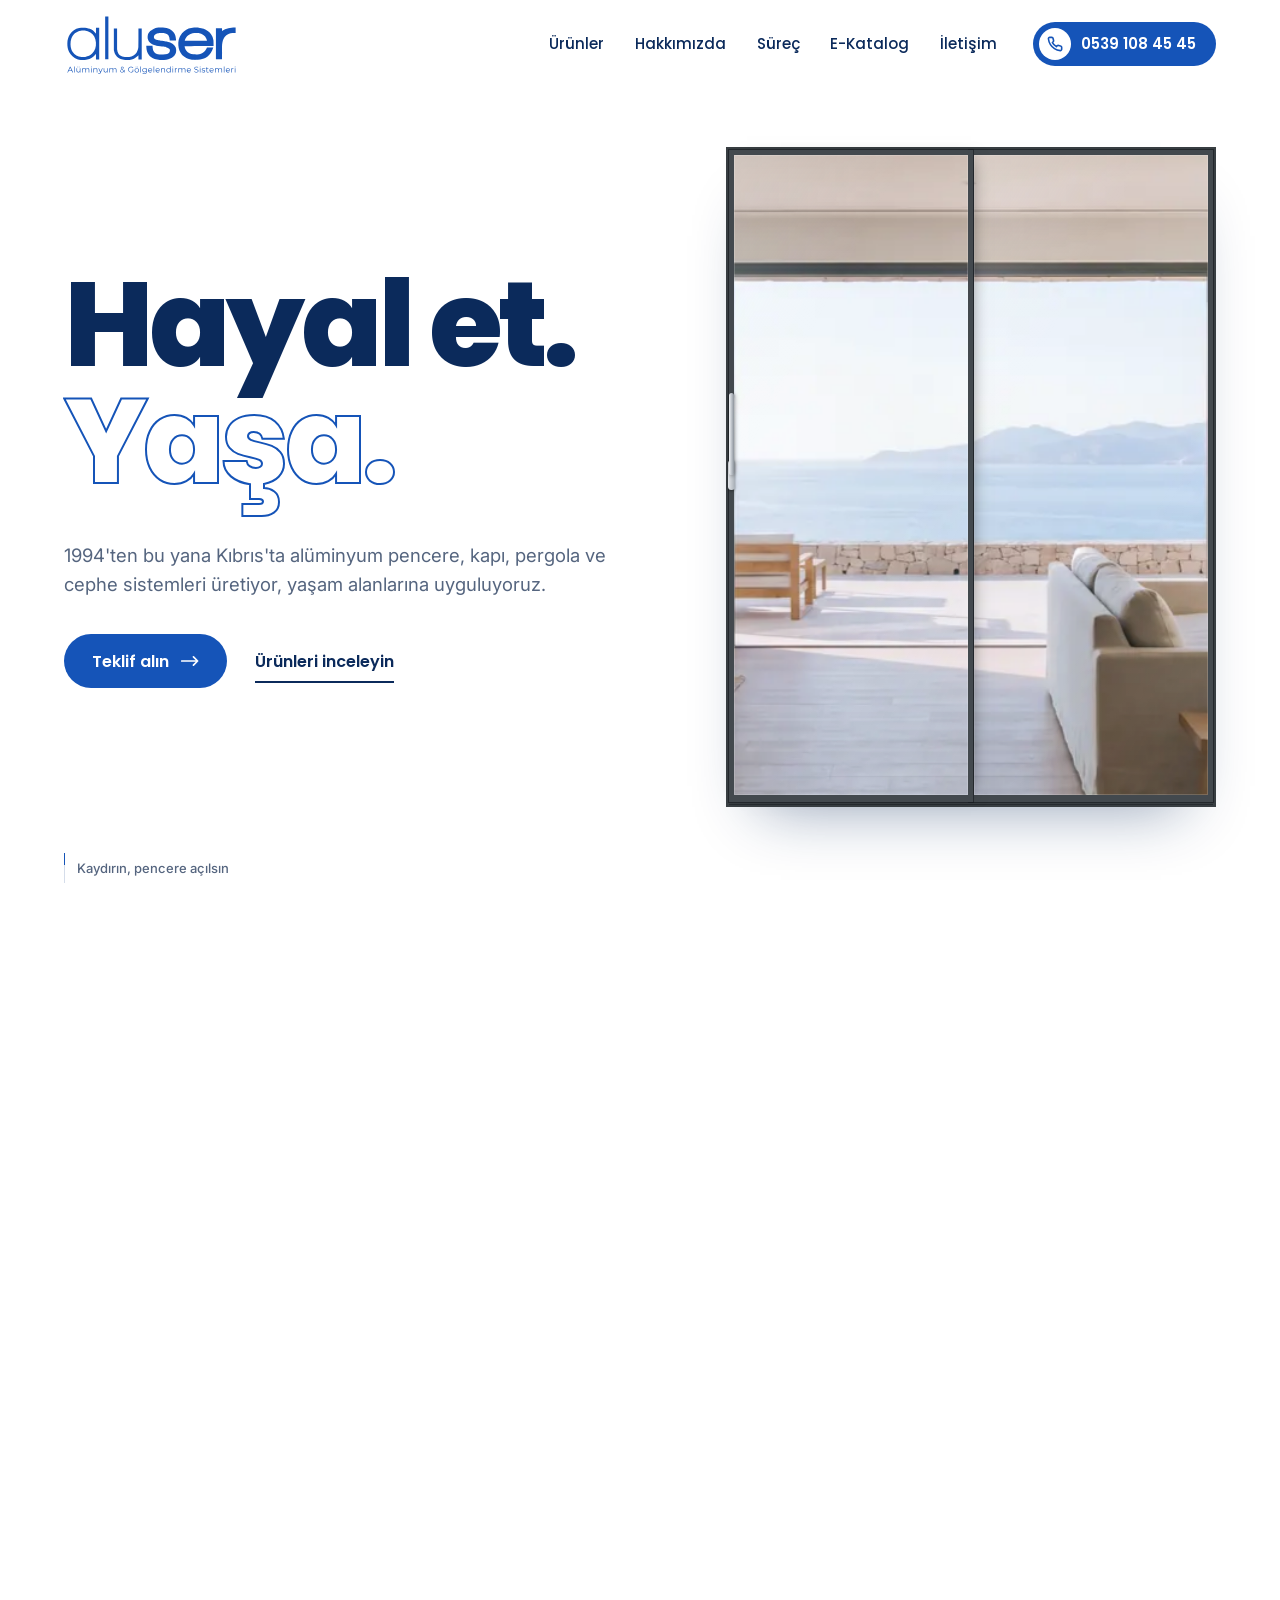
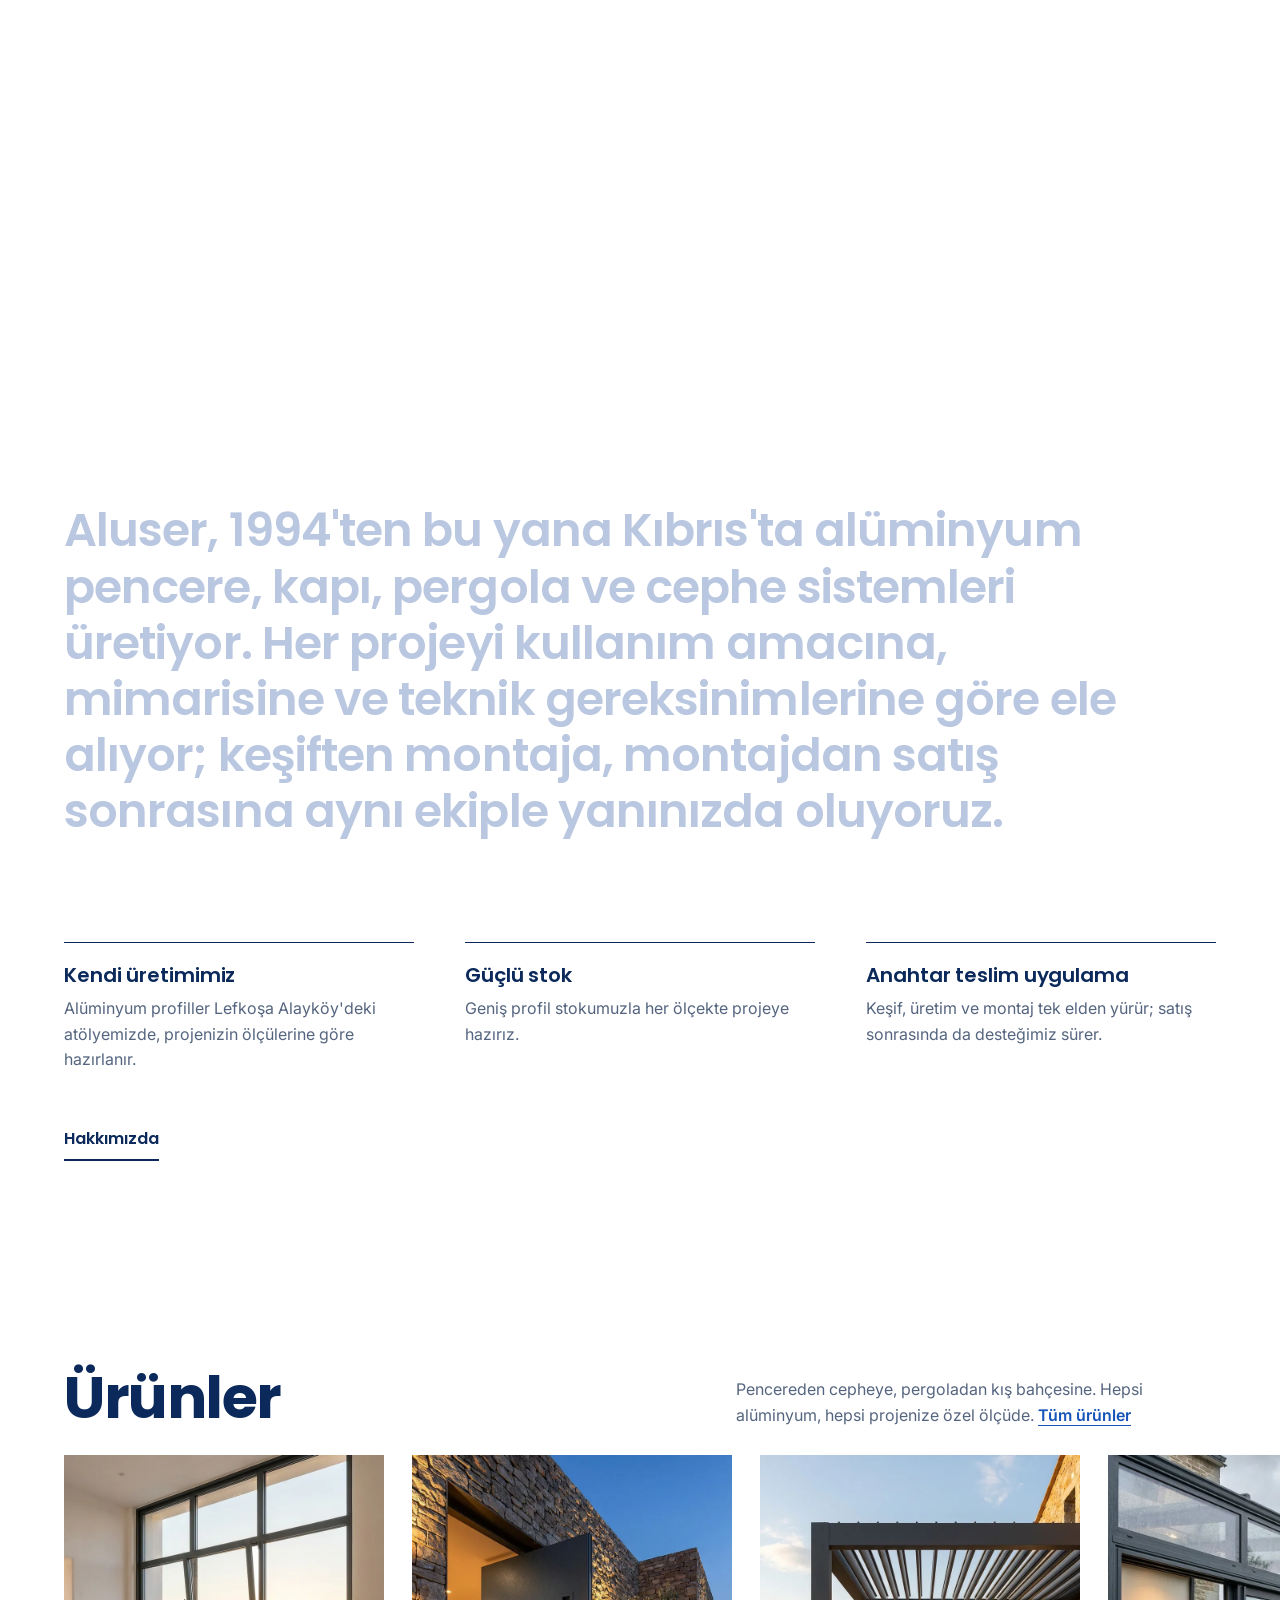
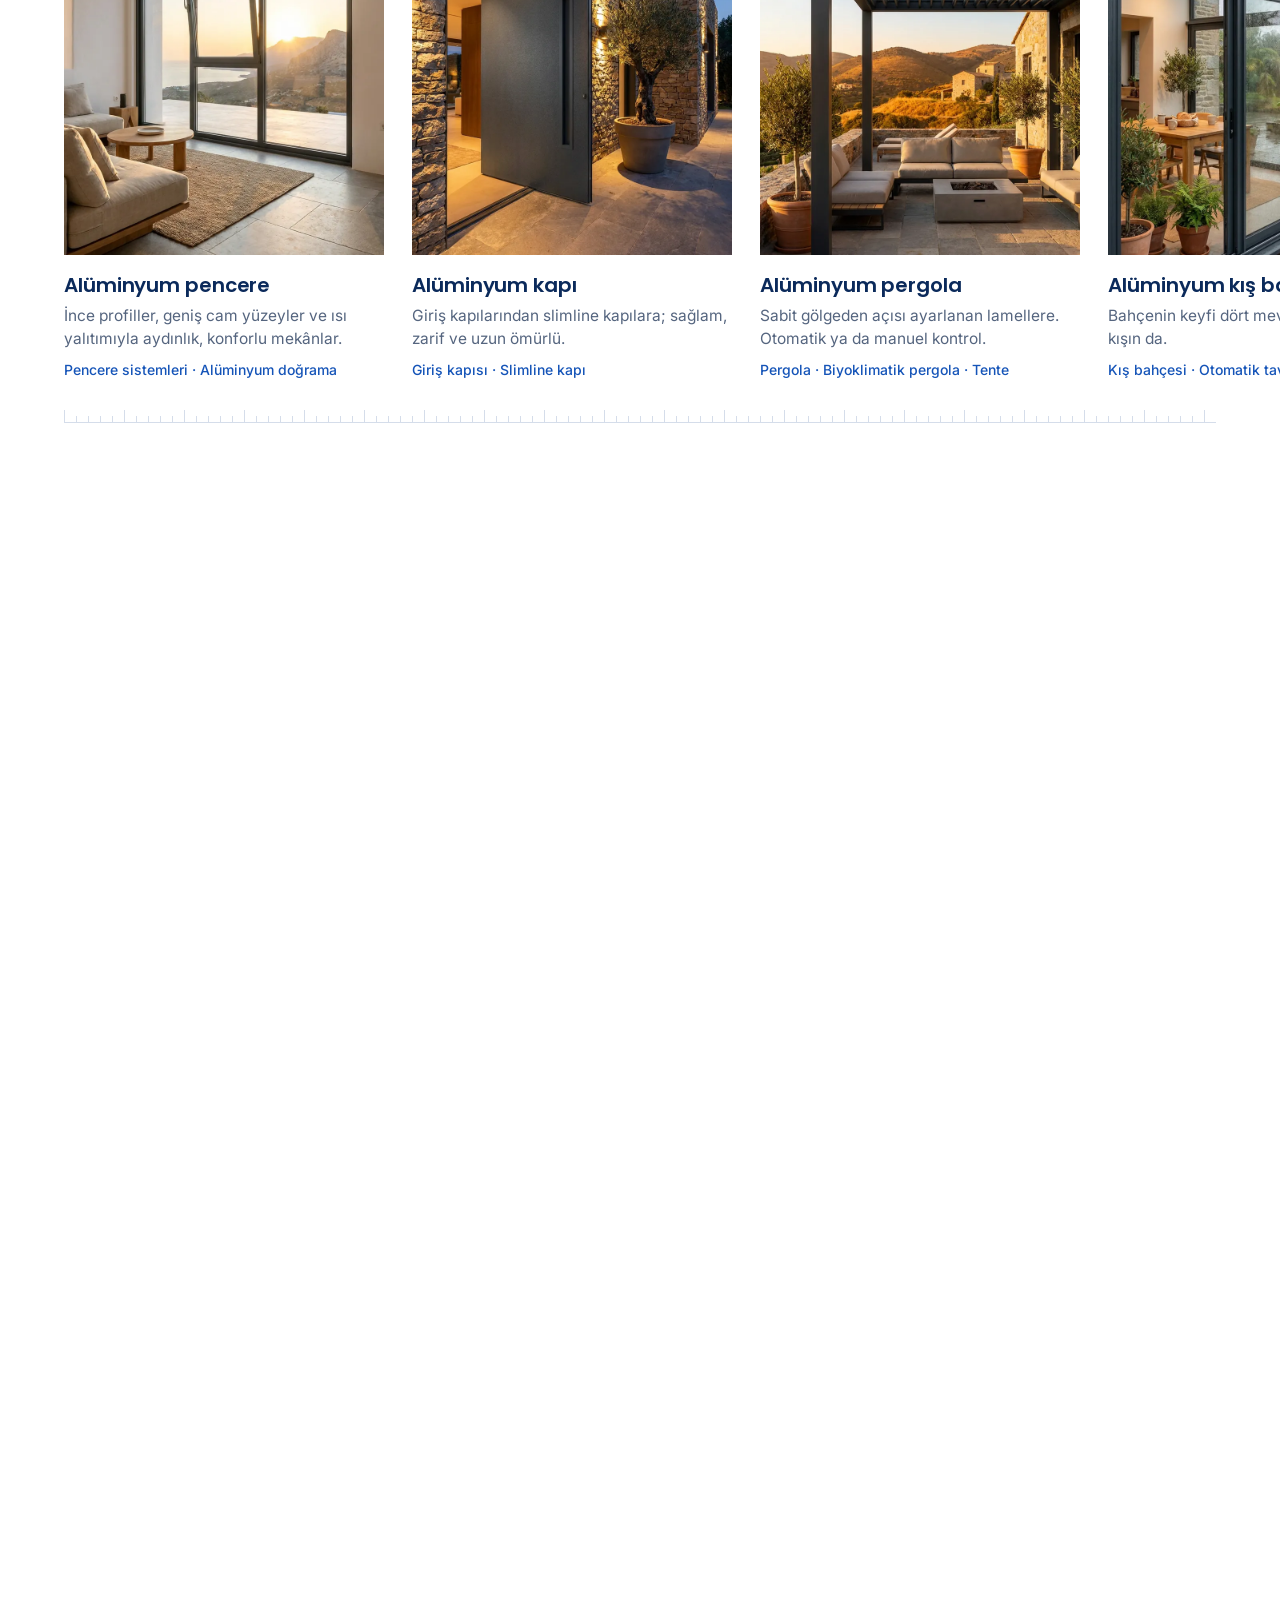
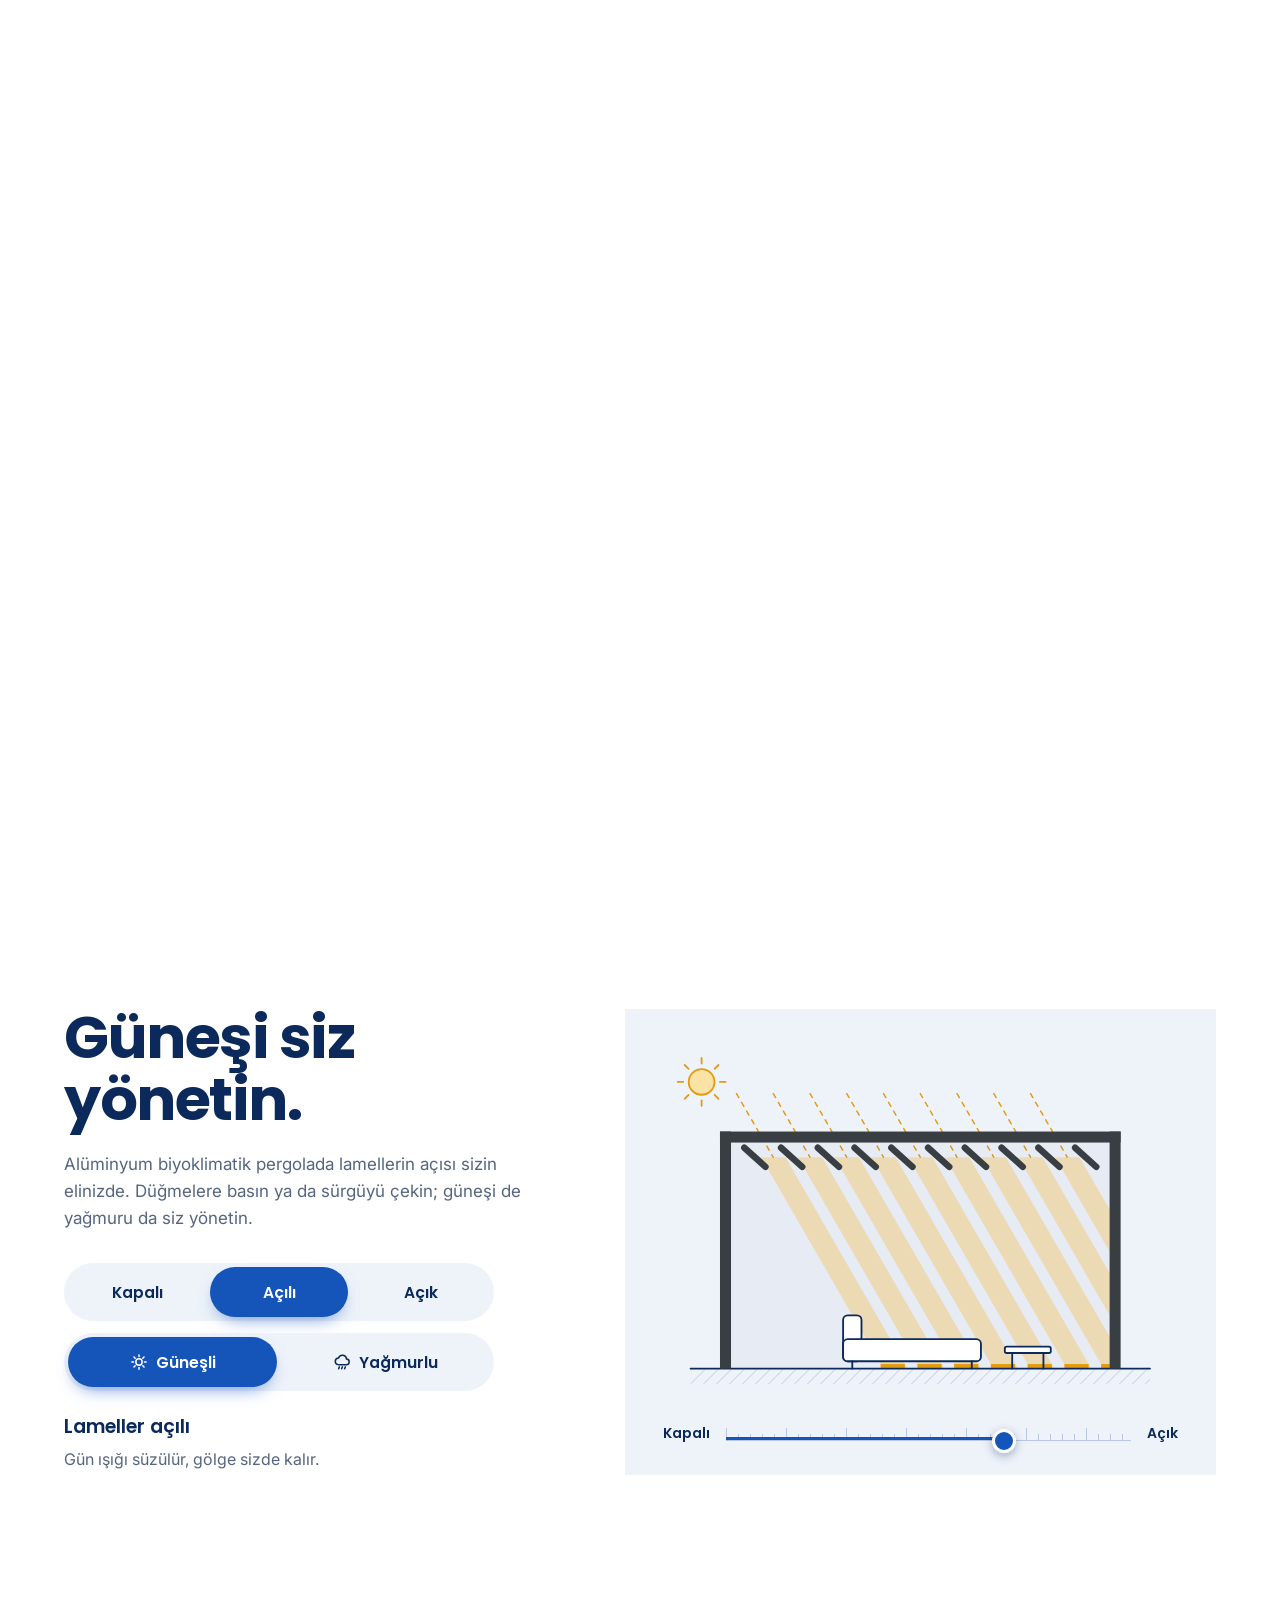
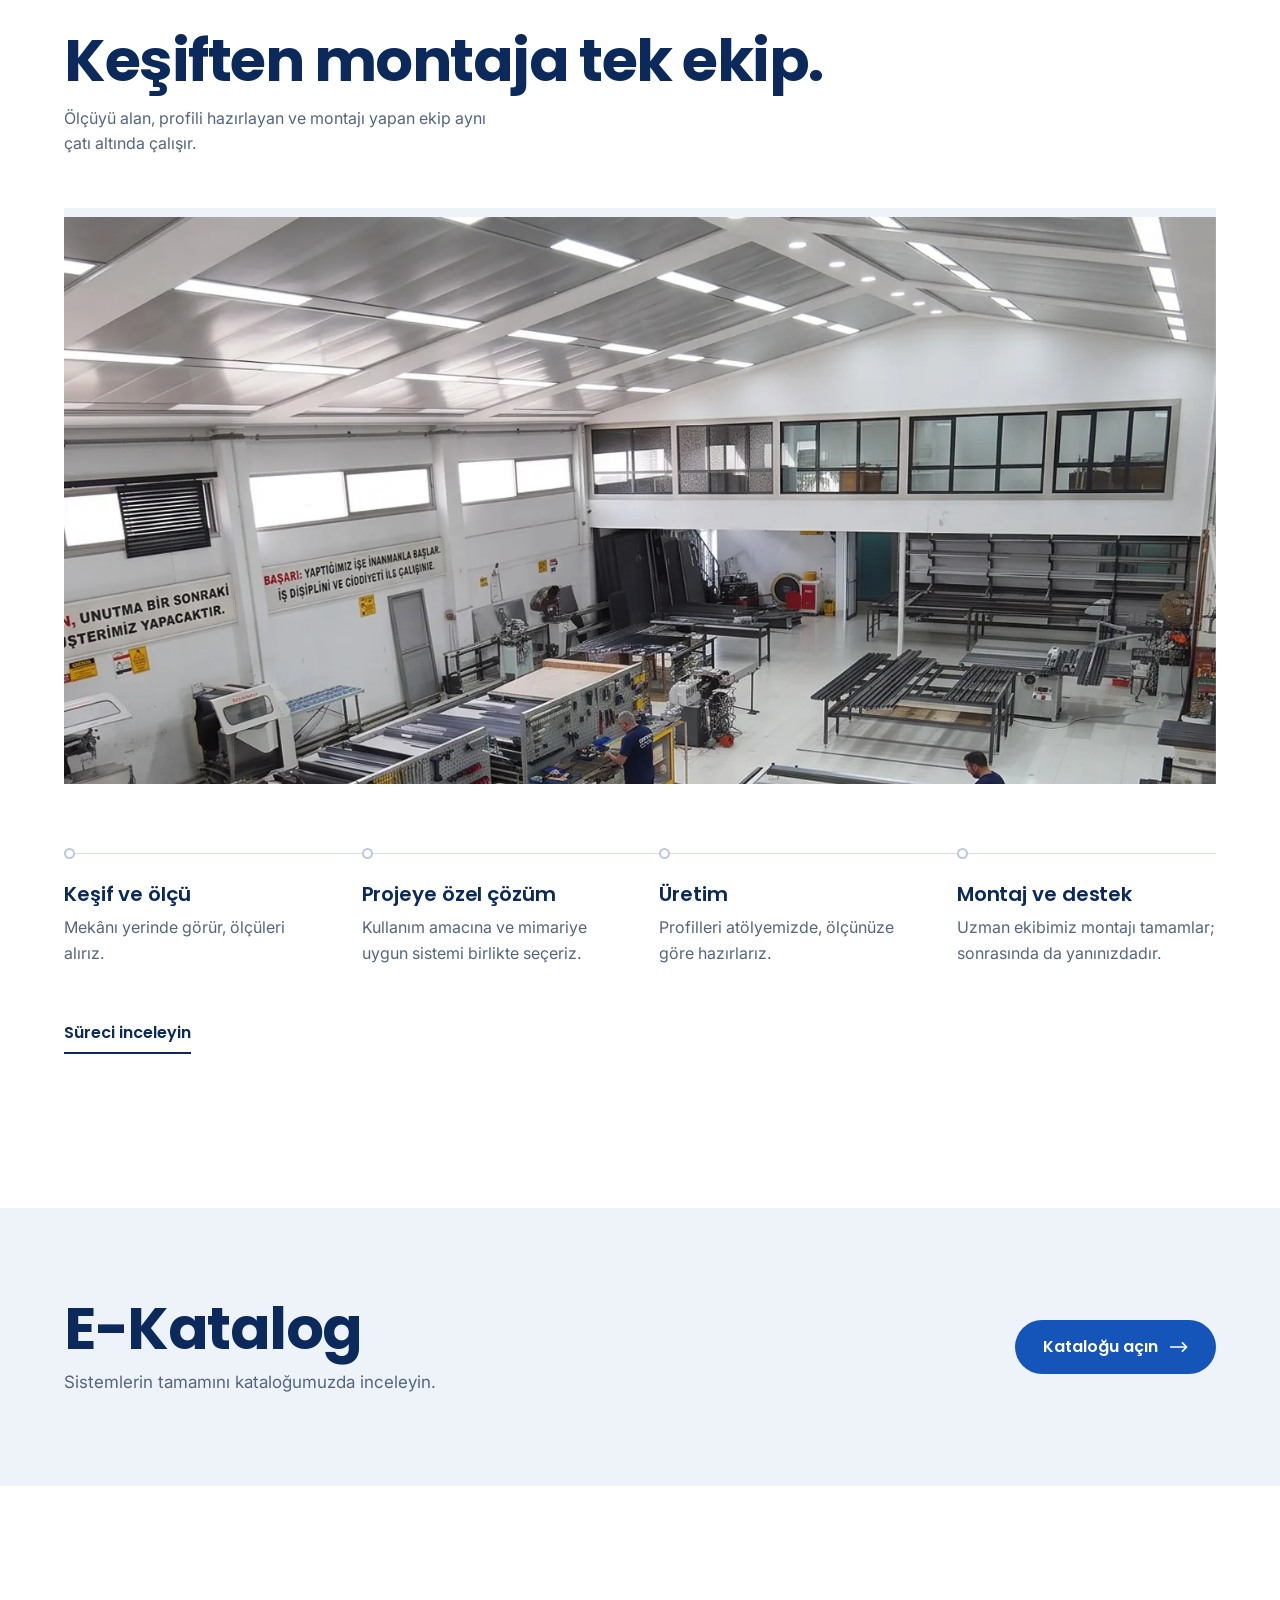
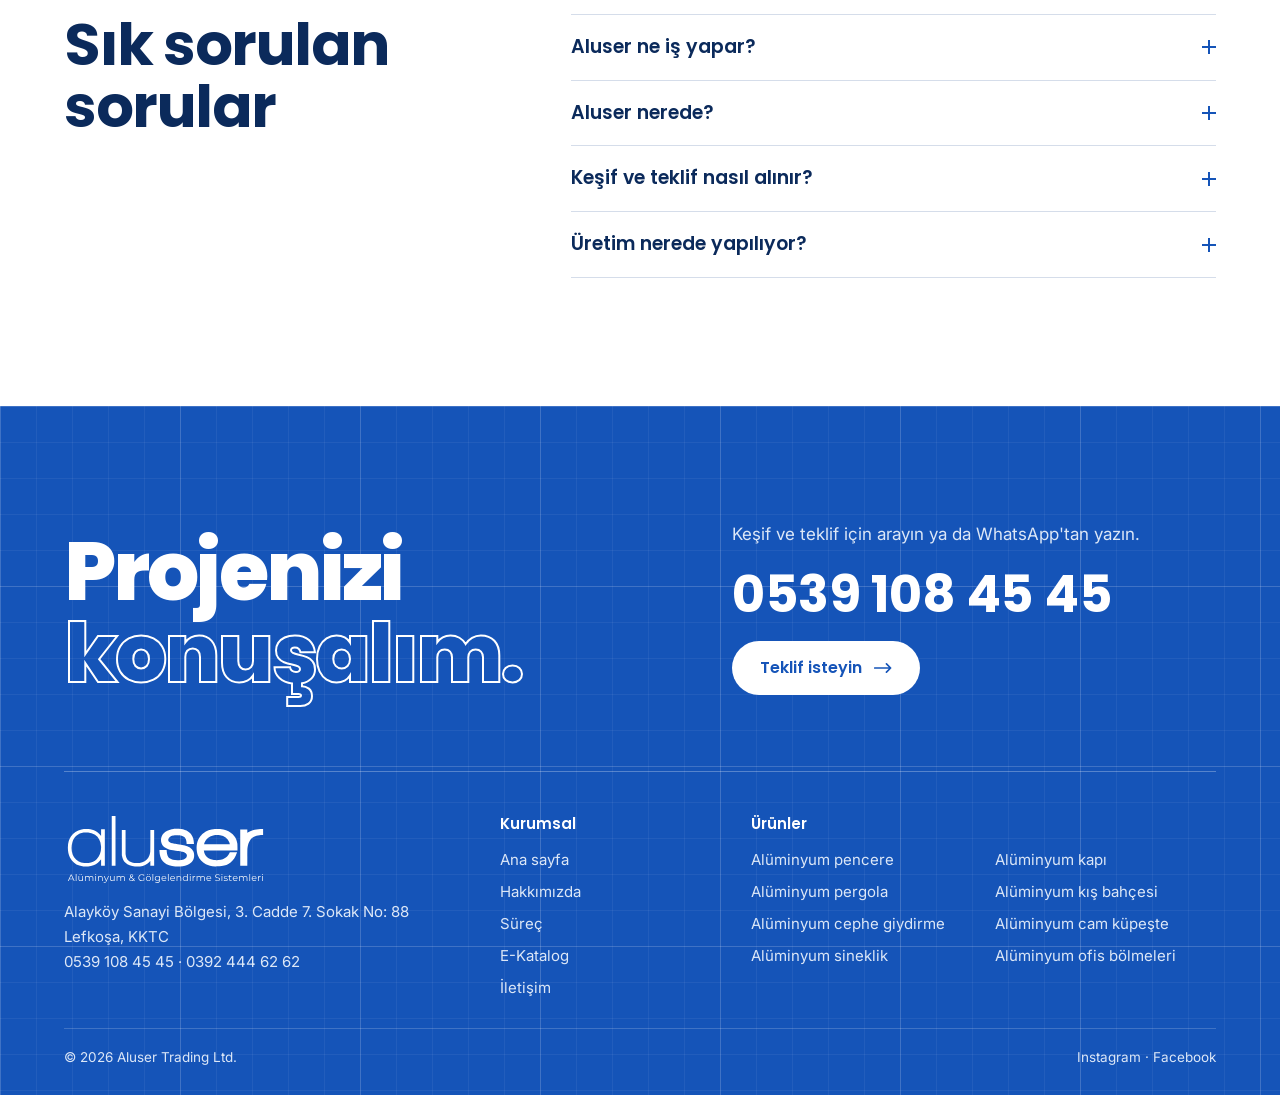
==== commit 94e24d1b: "Site: girişte kaldır-sür pencere" ====
--- a/index.html
+++ b/index.html
@@ -20,7 +20,7 @@
 <link rel="preconnect" href="https://fonts.googleapis.com">
 <link rel="preconnect" href="https://fonts.gstatic.com" crossorigin>
 <link rel="stylesheet" href="https://fonts.googleapis.com/css2?family=Inter:wght@400;500;600&family=Poppins:wght@500;600;700;800&display=swap">
-<link rel="stylesheet" href="css/site.css?v=202611181514">
+<link rel="stylesheet" href="css/site.css?v=202611181549">
 <link rel="preload" as="image" href="img/hero.webp" imagesrcset="img/hero-1280.webp 1280w, img/hero.webp 2560w" imagesizes="100vw">
 <script>document.documentElement.className+=' js'</script>
 </head>
@@ -63,7 +63,7 @@
       </div>
       <div class="hero-slot">
         <div class="hero-media"><img src="img/hero.webp" srcset="img/hero-1280.webp 1280w, img/hero.webp 2560w" sizes="100vw" width="2560" height="1429" alt="Antrasit alüminyum sürme kapıları denize açılan ferah bir salon" fetchpriority="high"></div>
-        <div class="hero-frame" aria-hidden="true"><i class="mullion"></i></div>
+        <div class="hero-frame" aria-hidden="true"><i class="hf-track"></i><div class="sash sash-fix"><i class="glass"></i></div><div class="sash sash-slide"><i class="glass"></i><i class="hs-handle"><b></b></i></div></div>
       </div>
     </div>
     <div class="hero-statement"><div class="wrap"><p><span>Her ölçekte proje,</span> <span class="ol-w">her ölçekte stok.</span></p></div></div>
@@ -221,6 +221,6 @@
   </div>
 </section>
 
-<script src="js/site.js?v=202611181514"></script>
+<script src="js/site.js?v=202611181549"></script>
 </body>
 </html>
--- a/css/site.css
+++ b/css/site.css
@@ -91,9 +91,14 @@
 .hero-media{position:absolute;inset:0;overflow:hidden;background:var(--mist)}
 .hero-media img{width:100%;height:100%;object-fit:cover;display:block}
 .hero-media::after{content:"";position:absolute;inset:0;background:linear-gradient(0deg,rgba(6,24,58,.78) 0%,rgba(6,24,58,.2) 46%,rgba(6,24,58,0) 72%);opacity:var(--scrim,0)}
-.hero-frame{position:absolute;inset:0;border:10px solid var(--frame);pointer-events:none;box-shadow:inset 0 0 0 1px rgba(255,255,255,.2),0 34px 60px -34px rgba(11,42,91,.45)}
-.mullion{position:absolute;top:0;bottom:0;left:50%;width:10px;margin-left:-5px;background:var(--frame);box-shadow:inset 1px 0 0 rgba(255,255,255,.16)}
-.mullion::after{content:"";position:absolute;left:16px;top:50%;width:4px;height:46px;margin-top:-23px;border-radius:2px;background:#C9CED6}
+.hero-frame{position:absolute;inset:0;border:3px solid var(--frame);border-bottom-width:5px;pointer-events:none;box-shadow:inset 0 0 0 1px rgba(255,255,255,.2),0 34px 60px -34px rgba(11,42,91,.45);--sx:0;--hr:0}
+.hf-track{position:absolute;left:0;right:0;bottom:-5px;height:5px;background:linear-gradient(#262B2F,#262B2F) 0 2px/100% 1px no-repeat}
+.sash{position:absolute;top:0;bottom:0;width:calc(50% + 2px);border:5px solid #43494E;border-bottom-width:7px;box-shadow:inset 0 0 0 1px rgba(255,255,255,.18),0 0 0 1px rgba(22,26,30,.6)}
+.sash-fix{right:0}
+.sash-slide{left:0;transform:translate3d(calc(var(--sx)*(100% - 4px)),0,0);box-shadow:inset 0 0 0 1px rgba(255,255,255,.18),0 0 0 1px rgba(22,26,30,.6),8px 0 16px -10px rgba(0,0,0,.5)}
+.glass{position:absolute;inset:0;background:linear-gradient(118deg,rgba(255,255,255,.24) 0%,rgba(255,255,255,0) 30%,rgba(255,255,255,0) 64%,rgba(255,255,255,.1) 100%),rgba(170,200,225,.06)}
+.hs-handle{position:absolute;left:-6px;top:50%;width:7px;height:30px;margin-top:-15px;border-radius:3.5px;background:linear-gradient(90deg,#E3E6EA,#A7AEB6);box-shadow:0 1px 3px rgba(0,0,0,.4)}
+.hs-handle b{position:absolute;left:1px;bottom:50%;width:5px;height:82px;border-radius:2.5px;background:linear-gradient(90deg,#EEF0F3,#B9BFC6 55%,#8D949C);transform-origin:50% calc(100% - 2.5px);transform:rotate(calc(var(--hr)*180deg));box-shadow:1px 1px 4px rgba(0,0,0,.35)}
 .hero-statement{display:none}
 .hint{display:none}
 .hero.is-pin{height:calc(100vh - var(--header-h) + 115vh);height:calc(100svh - var(--header-h) + 115vh)}
@@ -116,8 +121,7 @@
   .hero.is-pin .hero-slot{flex:1 1 auto;min-height:180px;aspect-ratio:auto}
   .hero.is-pin .hero-stage{padding-bottom:26px}
   .hero.is-pin .hint{display:none}
-  .hero-frame{border-width:8px}
-  .mullion{width:8px;margin-left:-4px}
+  .hs-handle b{height:64px}
 }
 
 /* Hakkımızda */
@@ -300,7 +304,7 @@
 /* Ürün sayfası */
 .pd{padding-block:0 clamp(72px,10vw,140px)}
 .pd-grid{display:grid;grid-template-columns:minmax(0,.82fr) minmax(0,1.18fr);gap:clamp(32px,6vw,96px);align-items:start}
-.pd-fig{position:sticky;top:calc(var(--header-h) + env(safe-area-inset-top,0px) + 28px);aspect-ratio:4/5;max-height:calc(100vh - var(--header-h) - 56px);width:100%;overflow:hidden;background:var(--mist);border:10px solid var(--frame);box-shadow:0 34px 60px -34px rgba(11,42,91,.45)}
+.pd-fig{position:sticky;top:calc(var(--header-h) + env(safe-area-inset-top,0px) + 28px);aspect-ratio:4/5;max-height:calc(100vh - var(--header-h) - 56px);width:100%;overflow:hidden;background:var(--mist);border:6px solid var(--frame);box-shadow:0 34px 60px -34px rgba(11,42,91,.45)}
 .pd-fig img{width:100%;height:100%;object-fit:cover;display:block}
 .pd-text{font-family:var(--display);font-weight:500;font-size:clamp(20px,2vw,27px);line-height:1.4;letter-spacing:-.01em}
 .pd-body h2{font-size:clamp(24px,2.4vw,32px);letter-spacing:-.02em;margin-top:clamp(40px,5vw,64px)}
@@ -308,7 +312,7 @@
 .chips{display:flex;flex-wrap:wrap;gap:10px;list-style:none;padding:0;margin-top:20px}
 .chips li{padding:9px 18px;border:1px solid var(--line);border-radius:999px;font-size:15px;font-weight:500}
 .pd-body .btn{margin-top:clamp(32px,4vw,48px)}
-@media (max-width:860px){.pd-grid{grid-template-columns:minmax(0,1fr)}.pd-fig{position:static;aspect-ratio:4/3;max-height:none;border-width:8px}}
+@media (max-width:860px){.pd-grid{grid-template-columns:minmax(0,1fr)}.pd-fig{position:static;aspect-ratio:4/3;max-height:none;border-width:5px}}
 
 /* Sık sorulan sorular ve iki sütunlu bloklar */
 .faqs{padding-block:0 clamp(72px,10vw,140px)}
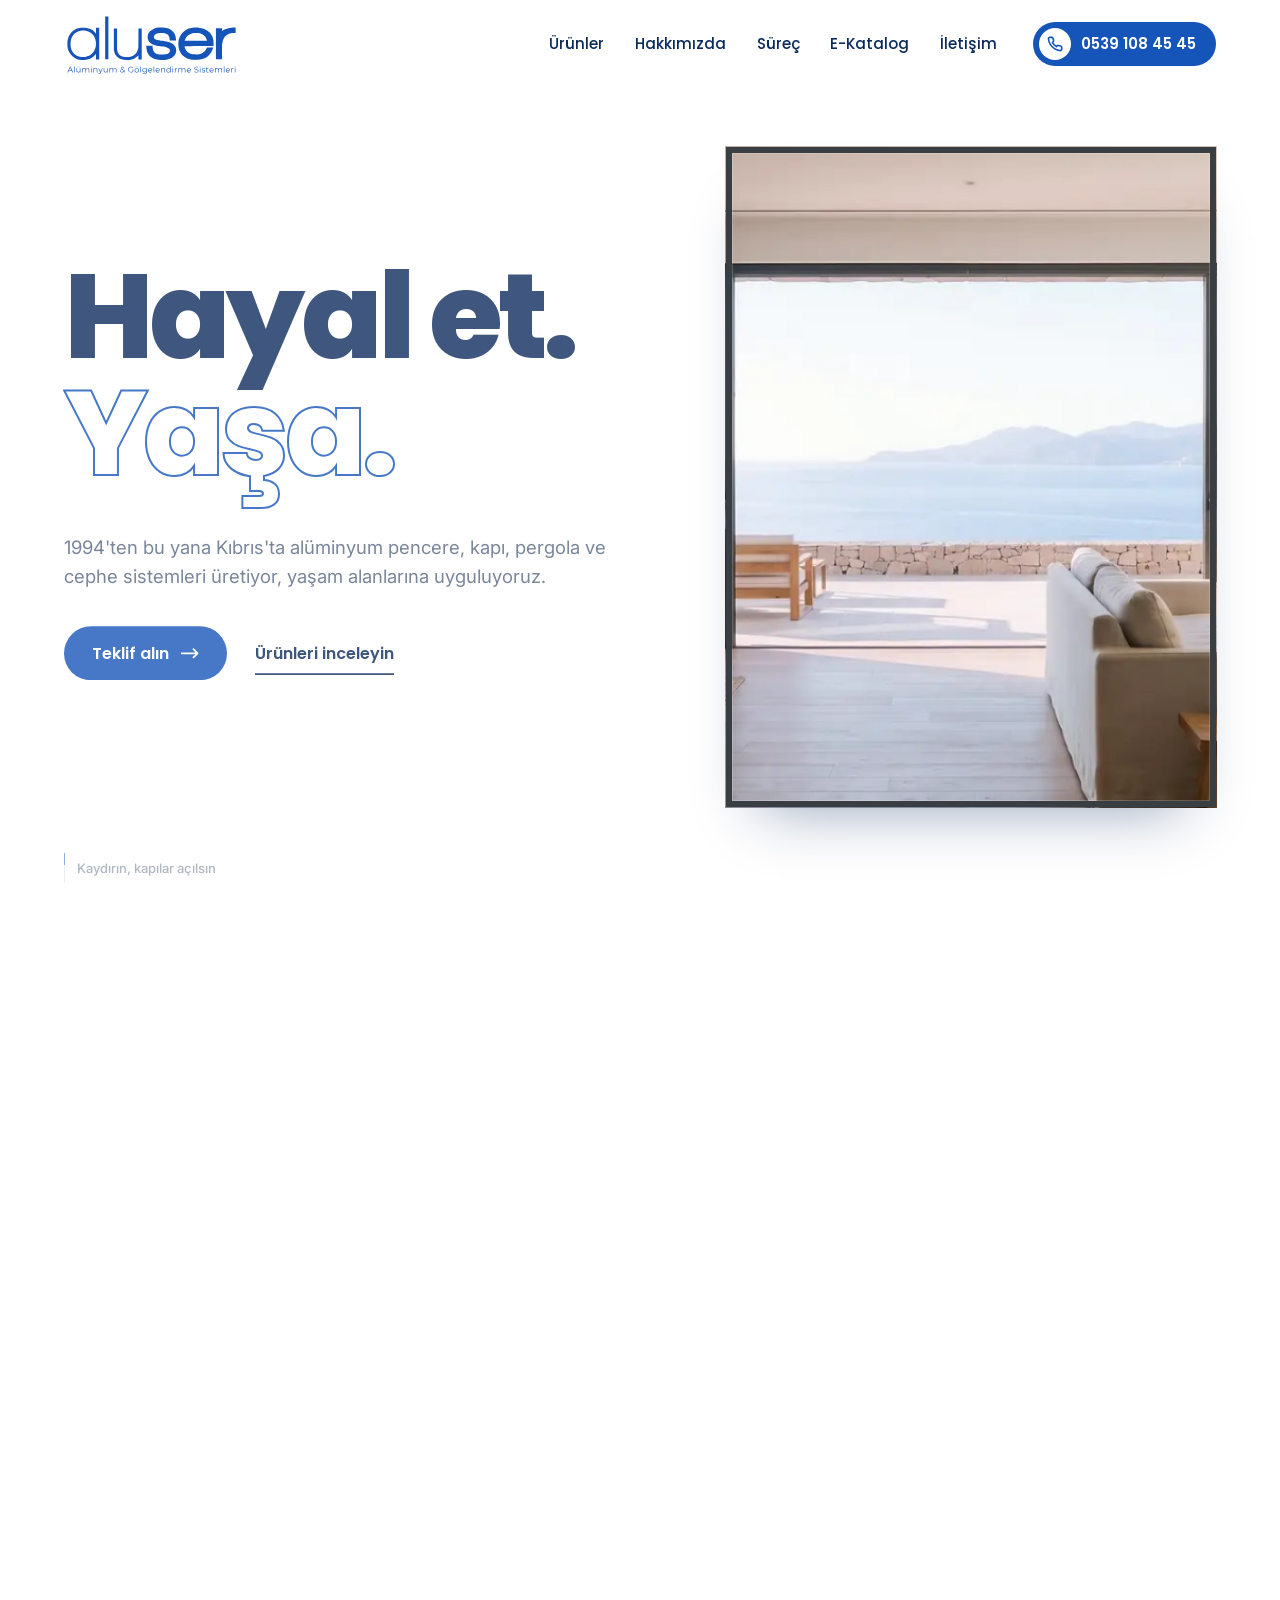
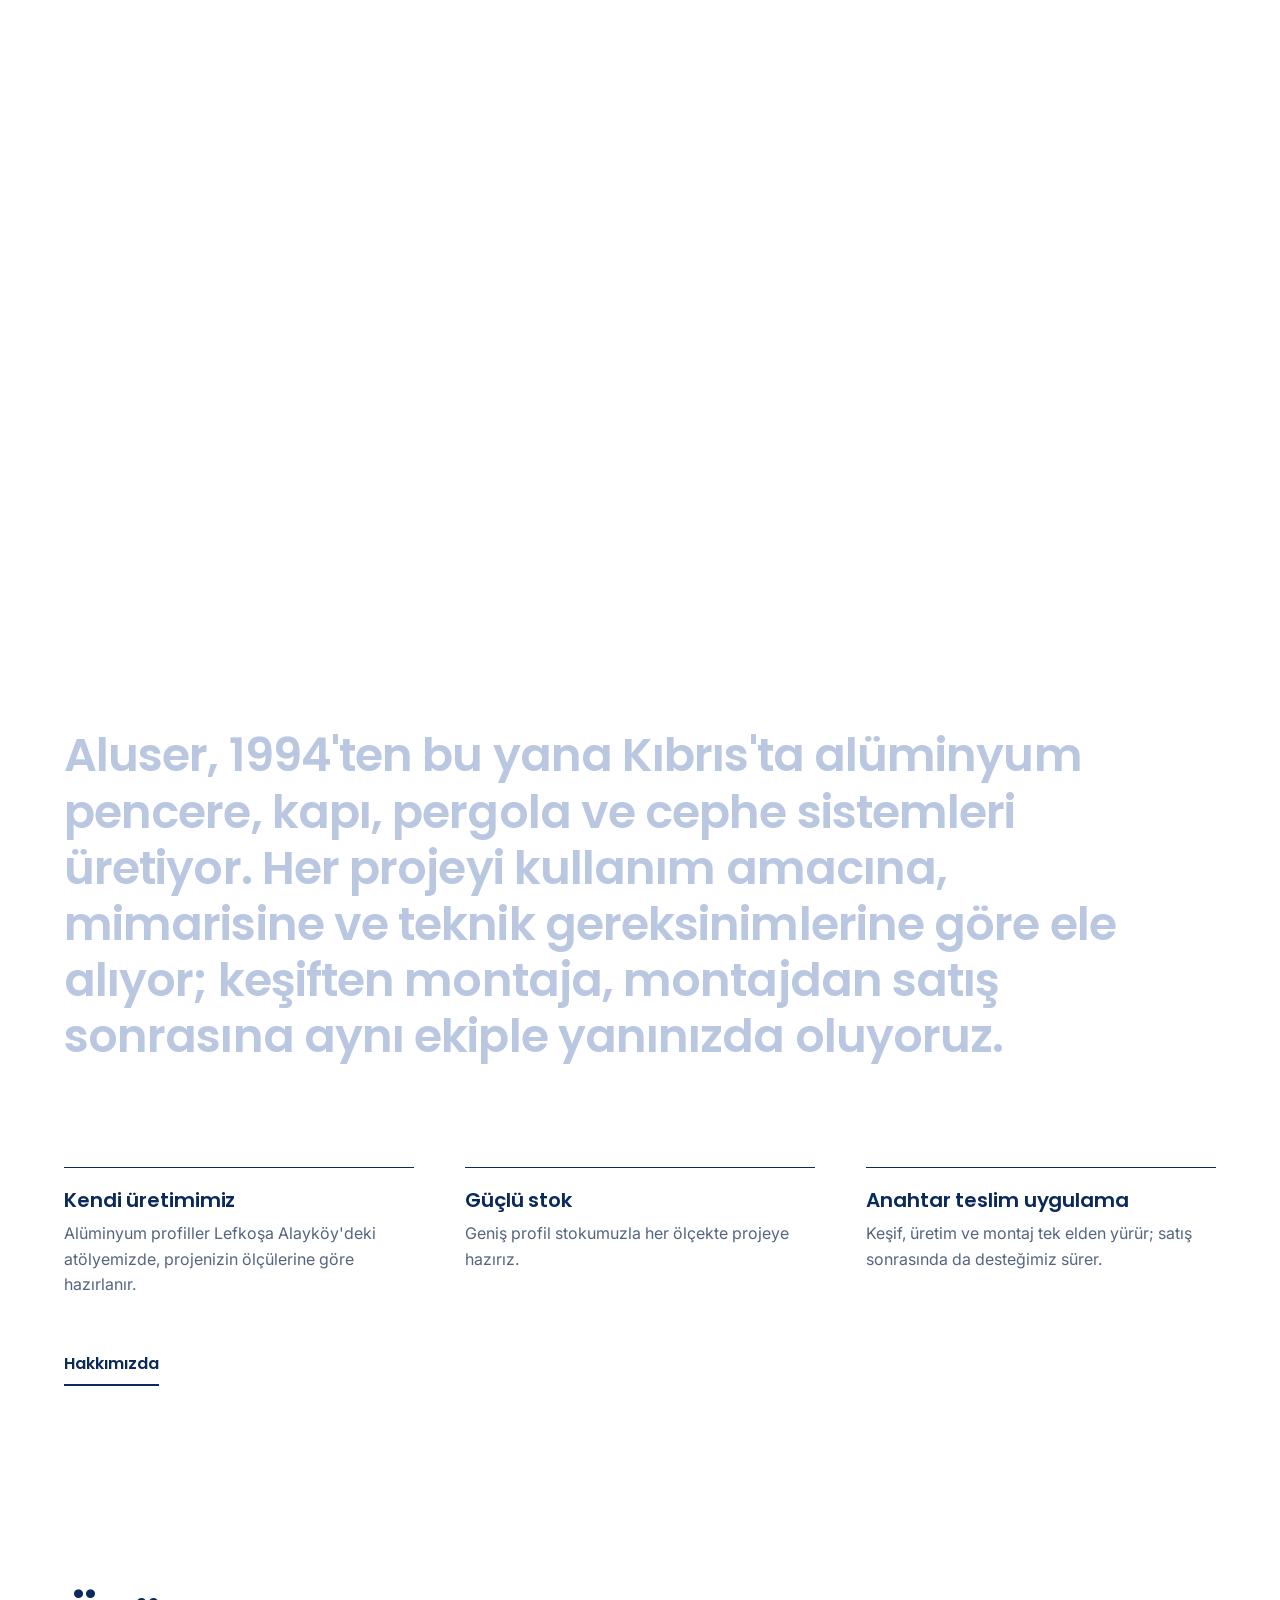
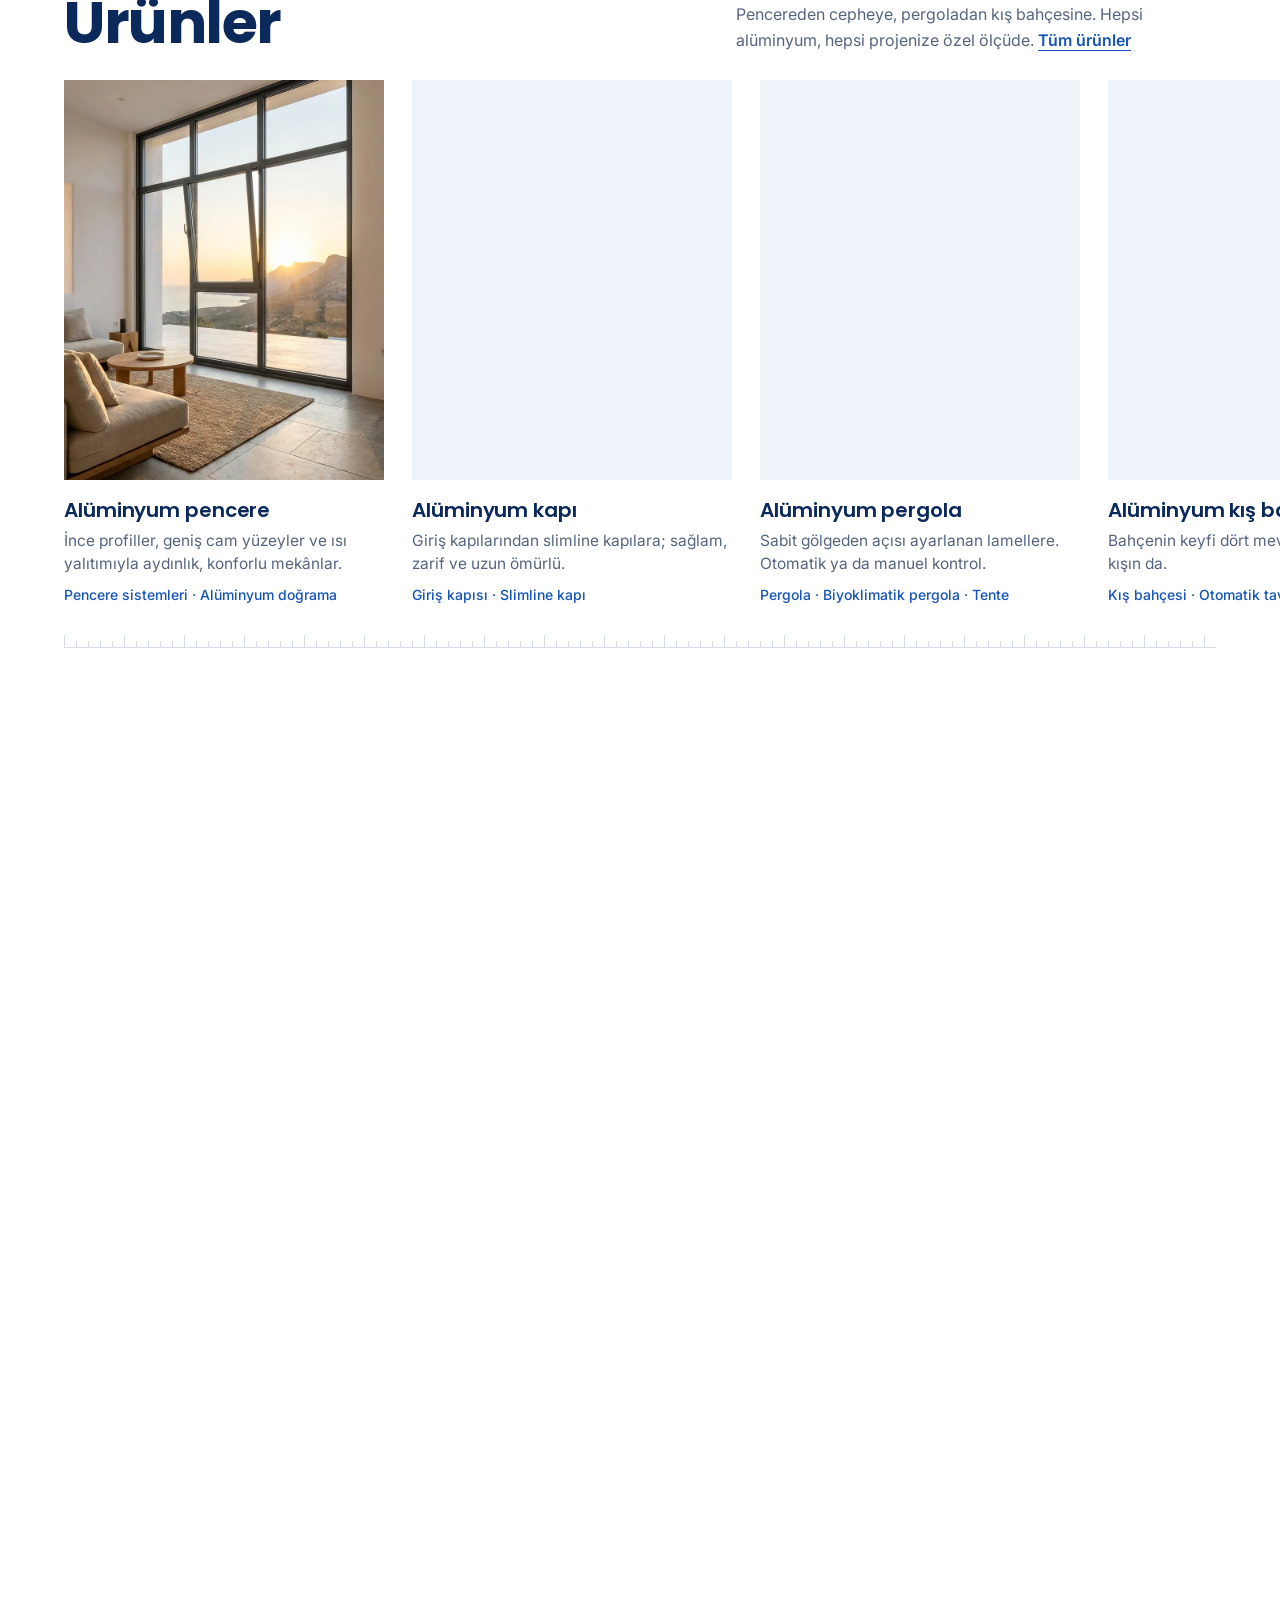
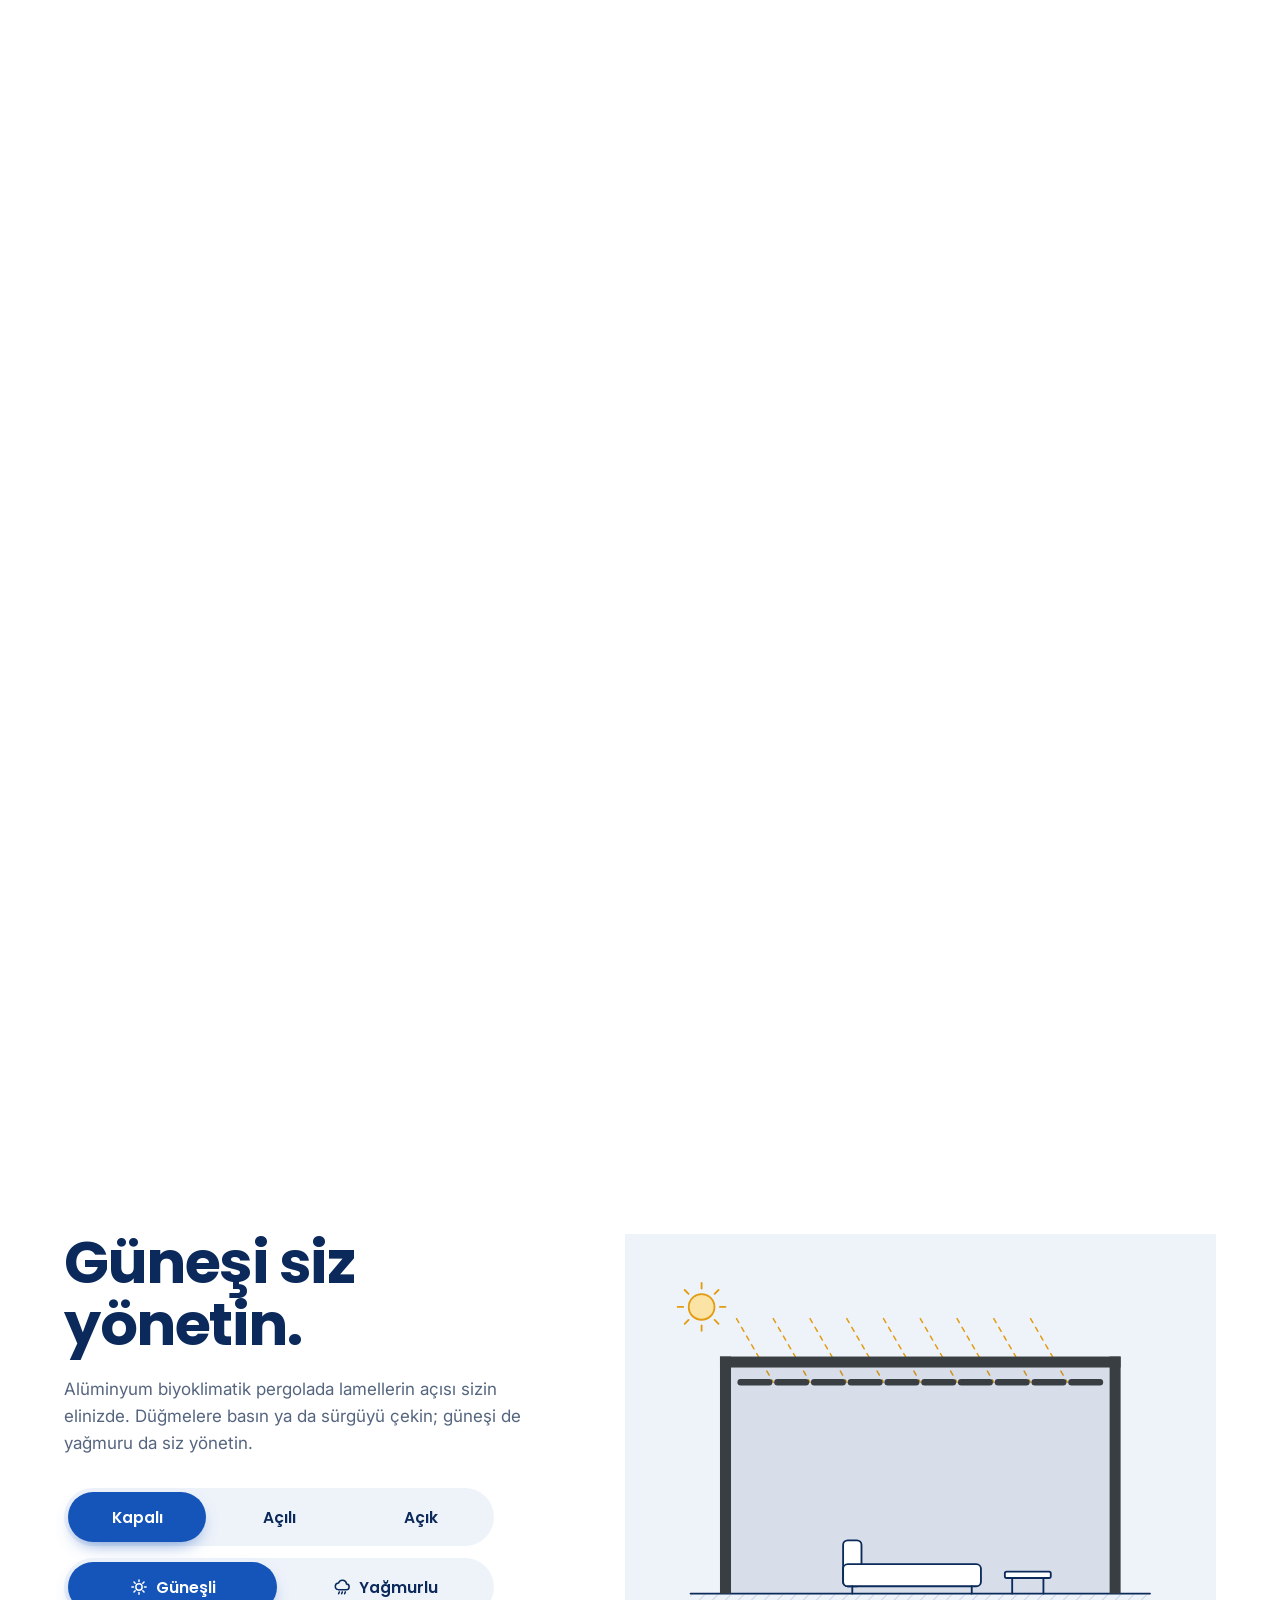
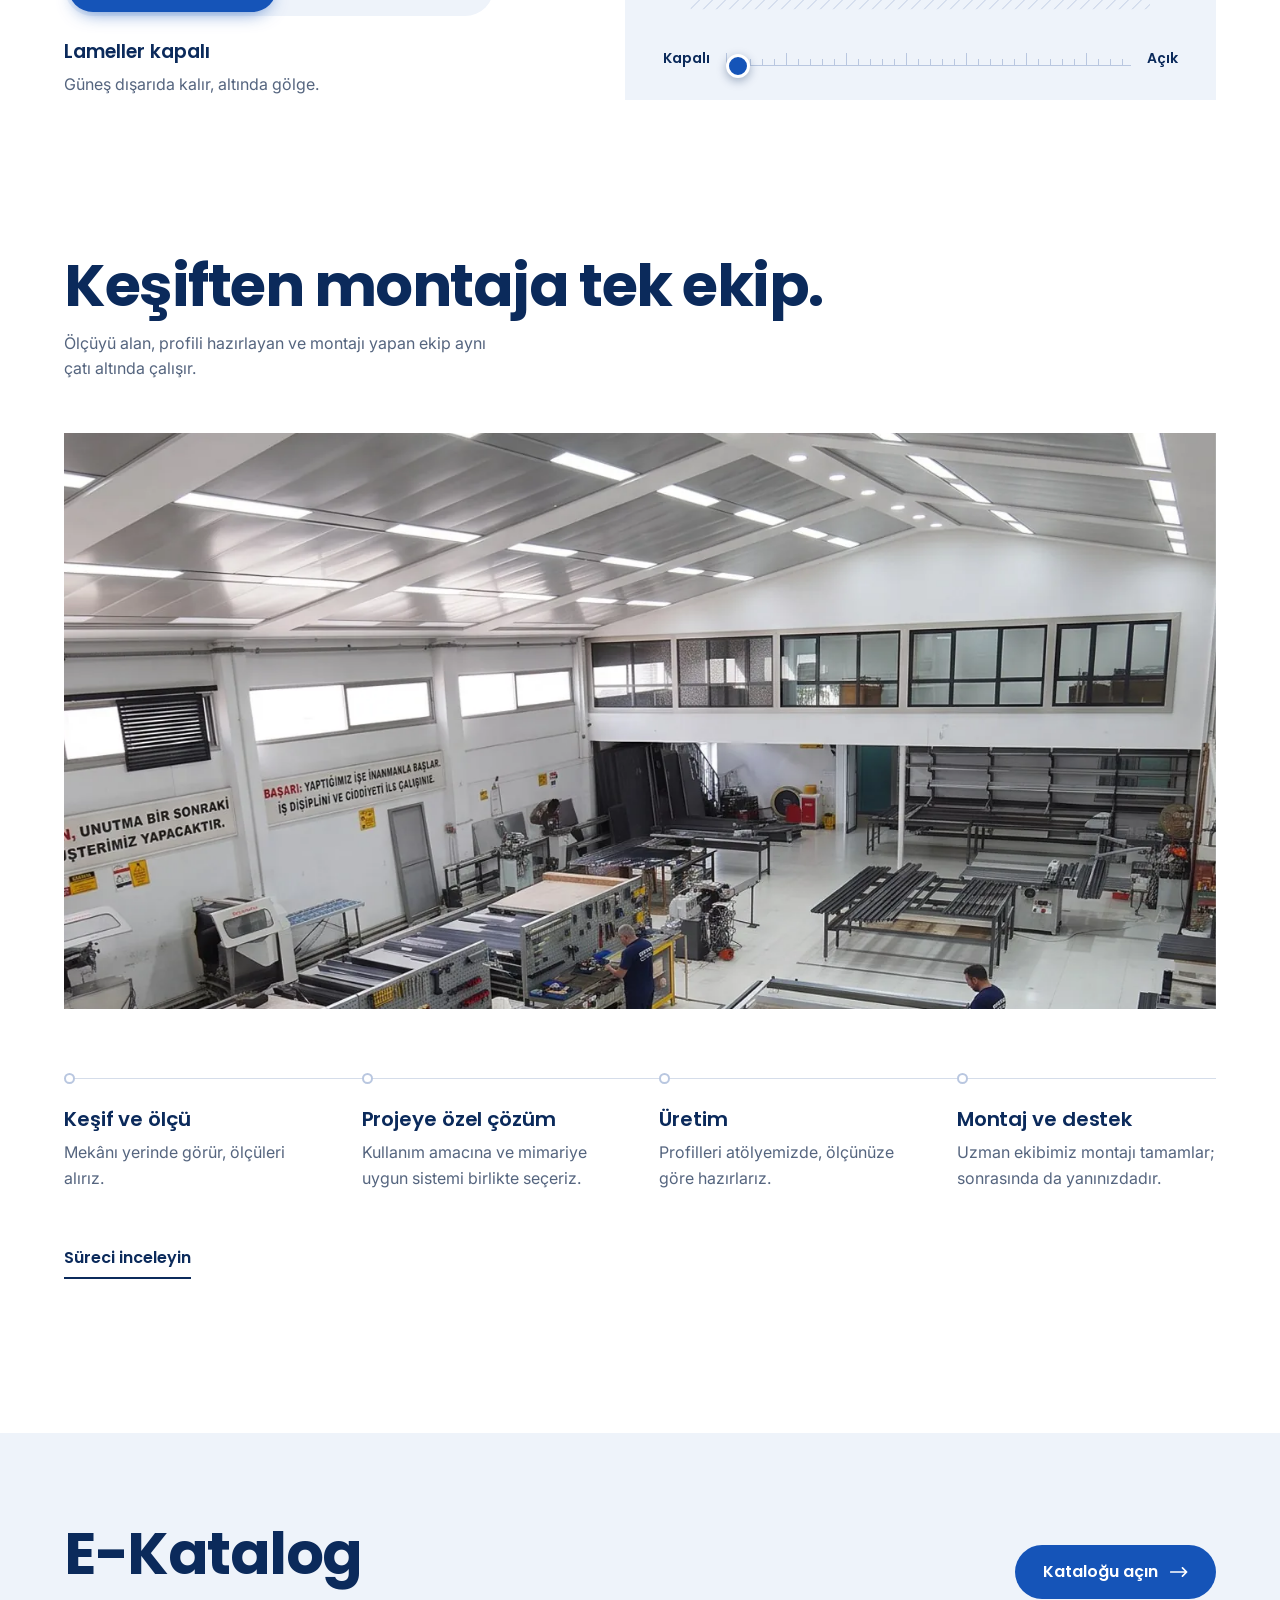
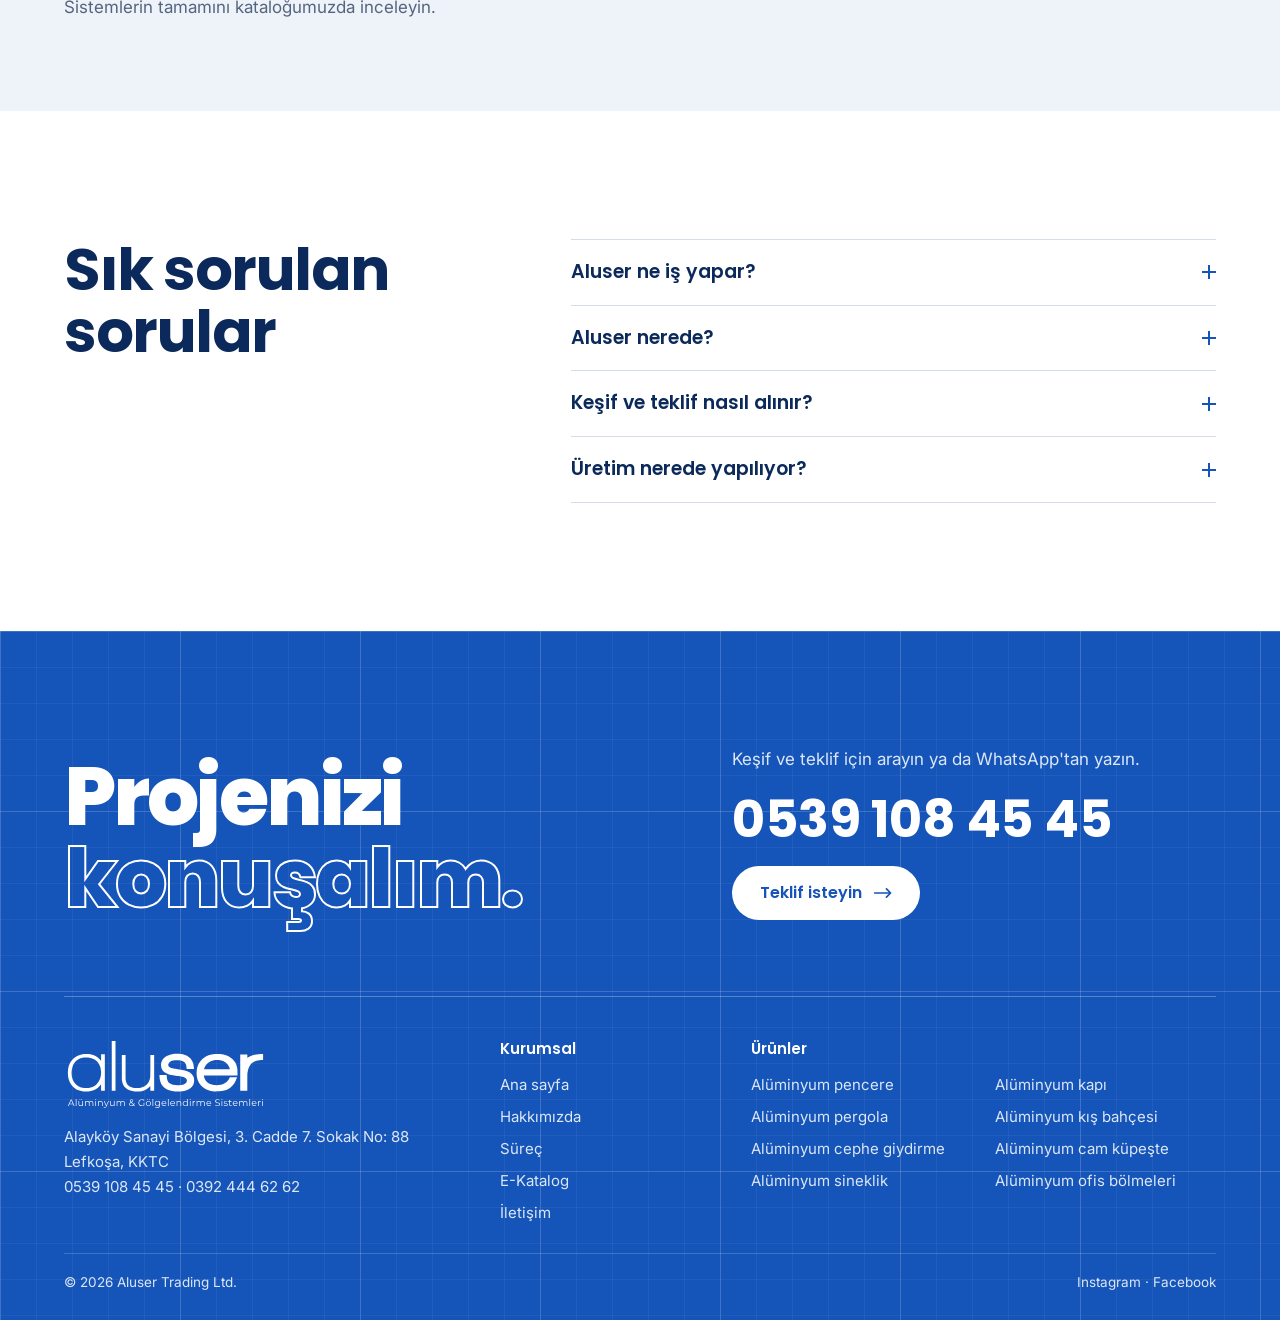
==== commit 271c97f1: "Giris: salon kapilari kaydirdikca acilir" ====
--- a/index.html
+++ b/index.html
@@ -20,8 +20,9 @@
 <link rel="preconnect" href="https://fonts.googleapis.com">
 <link rel="preconnect" href="https://fonts.gstatic.com" crossorigin>
 <link rel="stylesheet" href="https://fonts.googleapis.com/css2?family=Inter:wght@400;500;600&family=Poppins:wght@500;600;700;800&display=swap">
-<link rel="stylesheet" href="css/site.css?v=202611181549">
-<link rel="preload" as="image" href="img/hero.webp" imagesrcset="img/hero-1280.webp 1280w, img/hero.webp 2560w" imagesizes="100vw">
+<link rel="stylesheet" href="css/site.css?v=202611181723">
+<link rel="preload" as="image" href="img/hero-kapi-1600.webp" imagesrcset="img/hero-kapi-1600.webp 1600w, img/hero-kapi-2560.webp 2560w" imagesizes="100vw" media="not all and (max-aspect-ratio: 3/5)">
+<link rel="preload" as="image" href="img/hero-kapi-m.webp" media="(max-aspect-ratio: 3/5)">
 <script>document.documentElement.className+=' js'</script>
 </head>
 <body>
@@ -62,12 +63,12 @@
         </div>
       </div>
       <div class="hero-slot">
-        <div class="hero-media"><img src="img/hero.webp" srcset="img/hero-1280.webp 1280w, img/hero.webp 2560w" sizes="100vw" width="2560" height="1429" alt="Antrasit alüminyum sürme kapıları denize açılan ferah bir salon" fetchpriority="high"></div>
-        <div class="hero-frame" aria-hidden="true"><i class="hf-track"></i><div class="sash sash-fix"><i class="glass"></i></div><div class="sash sash-slide"><i class="glass"></i><i class="hs-handle"><b></b></i></div></div>
+        <div class="hero-media"><div class="hero-pic"><picture><source media="(max-aspect-ratio: 3/5)" srcset="img/hero-kapi-m.webp" width="922" height="1536"><img src="img/hero-kapi-1600.webp" srcset="img/hero-kapi-1600.webp 1600w, img/hero-kapi-2560.webp 2560w" sizes="100vw" width="2560" height="1440" alt="Antrasit alüminyum sürme kapıları denize açılan ferah bir salon" fetchpriority="high"></picture><canvas class="hero-seq" width="1600" height="900" aria-hidden="true"></canvas></div></div>
+        <div class="hero-frame" aria-hidden="true"></div>
       </div>
     </div>
     <div class="hero-statement"><div class="wrap"><p><span>Her ölçekte proje,</span> <span class="ol-w">her ölçekte stok.</span></p></div></div>
-    <div class="wrap hint" aria-hidden="true"><i></i>Kaydırın, pencere açılsın</div>
+    <div class="wrap hint" aria-hidden="true"><i></i>Kaydırın, kapılar açılsın</div>
   </div>
 </section>
 
@@ -221,6 +222,6 @@
   </div>
 </section>
 
-<script src="js/site.js?v=202611181549"></script>
+<script src="js/site.js?v=202611181723"></script>
 </body>
 </html>
--- a/css/site.css
+++ b/css/site.css
@@ -91,21 +91,19 @@
 .hero-media{position:absolute;inset:0;overflow:hidden;background:var(--mist)}
 .hero-media img{width:100%;height:100%;object-fit:cover;display:block}
 .hero-media::after{content:"";position:absolute;inset:0;background:linear-gradient(0deg,rgba(6,24,58,.78) 0%,rgba(6,24,58,.2) 46%,rgba(6,24,58,0) 72%);opacity:var(--scrim,0)}
-.hero-frame{position:absolute;inset:0;border:3px solid var(--frame);border-bottom-width:5px;pointer-events:none;box-shadow:inset 0 0 0 1px rgba(255,255,255,.2),0 34px 60px -34px rgba(11,42,91,.45);--sx:0;--hr:0}
-.hf-track{position:absolute;left:0;right:0;bottom:-5px;height:5px;background:linear-gradient(#262B2F,#262B2F) 0 2px/100% 1px no-repeat}
-.sash{position:absolute;top:0;bottom:0;width:calc(50% + 2px);border:5px solid #43494E;border-bottom-width:7px;box-shadow:inset 0 0 0 1px rgba(255,255,255,.18),0 0 0 1px rgba(22,26,30,.6)}
-.sash-fix{right:0}
-.sash-slide{left:0;transform:translate3d(calc(var(--sx)*(100% - 4px)),0,0);box-shadow:inset 0 0 0 1px rgba(255,255,255,.18),0 0 0 1px rgba(22,26,30,.6),8px 0 16px -10px rgba(0,0,0,.5)}
-.glass{position:absolute;inset:0;background:linear-gradient(118deg,rgba(255,255,255,.24) 0%,rgba(255,255,255,0) 30%,rgba(255,255,255,0) 64%,rgba(255,255,255,.1) 100%),rgba(170,200,225,.06)}
-.hs-handle{position:absolute;left:-6px;top:50%;width:7px;height:30px;margin-top:-15px;border-radius:3.5px;background:linear-gradient(90deg,#E3E6EA,#A7AEB6);box-shadow:0 1px 3px rgba(0,0,0,.4)}
-.hs-handle b{position:absolute;left:1px;bottom:50%;width:5px;height:82px;border-radius:2.5px;background:linear-gradient(90deg,#EEF0F3,#B9BFC6 55%,#8D949C);transform-origin:50% calc(100% - 2.5px);transform:rotate(calc(var(--hr)*180deg));box-shadow:1px 1px 4px rgba(0,0,0,.35)}
+.hero-pic{position:absolute;inset:0}
+.hero-pic picture{display:contents}
+.hero-pic img,.hero-seq{position:absolute;inset:0;width:100%;height:100%;object-fit:cover;display:block}
+.hero-seq{visibility:hidden}
+.hero-seq.on{visibility:visible}
+.hero-frame{position:absolute;inset:0;border:6px solid var(--frame);pointer-events:none;box-shadow:inset 0 0 0 1px rgba(255,255,255,.2),0 34px 60px -34px rgba(11,42,91,.45)}
 .hero-statement{display:none}
 .hint{display:none}
-.hero.is-pin{height:calc(100vh - var(--header-h) + 115vh);height:calc(100svh - var(--header-h) + 115vh)}
+.hero.is-pin{height:calc(100vh - var(--header-h) + 140vh);height:calc(100svh - var(--header-h) + 140vh)}
 .hero.is-pin .hero-stage{position:sticky;top:calc(var(--header-h) + env(safe-area-inset-top,0px));height:calc(100vh - var(--header-h));height:calc(100svh - var(--header-h));overflow:hidden}
 .hero.is-pin .hero-grid{height:100%}
 .hero.is-pin .hero-media{z-index:2;will-change:clip-path}
-.hero.is-pin .hero-media img{will-change:transform}
+.hero.is-pin .hero-pic{will-change:transform}
 .hero.is-pin .hero-frame{z-index:3;inset:auto}
 .hero.is-pin .hero-statement{display:block;position:absolute;left:0;right:0;bottom:clamp(28px,7vh,76px);z-index:4;opacity:0;color:#FFFFFF;pointer-events:none}
 .hero-statement p{font-family:var(--display);font-weight:800;font-size:clamp(34px,6.2vw,96px);line-height:1.03;letter-spacing:-.03em}
@@ -121,7 +119,6 @@
   .hero.is-pin .hero-slot{flex:1 1 auto;min-height:180px;aspect-ratio:auto}
   .hero.is-pin .hero-stage{padding-bottom:26px}
   .hero.is-pin .hint{display:none}
-  .hs-handle b{height:64px}
 }
 
 /* Hakkımızda */
@@ -304,7 +301,7 @@
 /* Ürün sayfası */
 .pd{padding-block:0 clamp(72px,10vw,140px)}
 .pd-grid{display:grid;grid-template-columns:minmax(0,.82fr) minmax(0,1.18fr);gap:clamp(32px,6vw,96px);align-items:start}
-.pd-fig{position:sticky;top:calc(var(--header-h) + env(safe-area-inset-top,0px) + 28px);aspect-ratio:4/5;max-height:calc(100vh - var(--header-h) - 56px);width:100%;overflow:hidden;background:var(--mist);border:6px solid var(--frame);box-shadow:0 34px 60px -34px rgba(11,42,91,.45)}
+.pd-fig{position:sticky;top:calc(var(--header-h) + env(safe-area-inset-top,0px) + 28px);aspect-ratio:4/5;max-height:calc(100vh - var(--header-h) - 56px);width:100%;overflow:hidden;background:var(--mist);border:8px solid var(--frame);box-shadow:0 34px 60px -34px rgba(11,42,91,.45)}
 .pd-fig img{width:100%;height:100%;object-fit:cover;display:block}
 .pd-text{font-family:var(--display);font-weight:500;font-size:clamp(20px,2vw,27px);line-height:1.4;letter-spacing:-.01em}
 .pd-body h2{font-size:clamp(24px,2.4vw,32px);letter-spacing:-.02em;margin-top:clamp(40px,5vw,64px)}
@@ -312,7 +309,7 @@
 .chips{display:flex;flex-wrap:wrap;gap:10px;list-style:none;padding:0;margin-top:20px}
 .chips li{padding:9px 18px;border:1px solid var(--line);border-radius:999px;font-size:15px;font-weight:500}
 .pd-body .btn{margin-top:clamp(32px,4vw,48px)}
-@media (max-width:860px){.pd-grid{grid-template-columns:minmax(0,1fr)}.pd-fig{position:static;aspect-ratio:4/3;max-height:none;border-width:5px}}
+@media (max-width:860px){.pd-grid{grid-template-columns:minmax(0,1fr)}.pd-fig{position:static;aspect-ratio:4/3;max-height:none;border-width:6px}}
 
 /* Sık sorulan sorular ve iki sütunlu bloklar */
 .faqs{padding-block:0 clamp(72px,10vw,140px)}
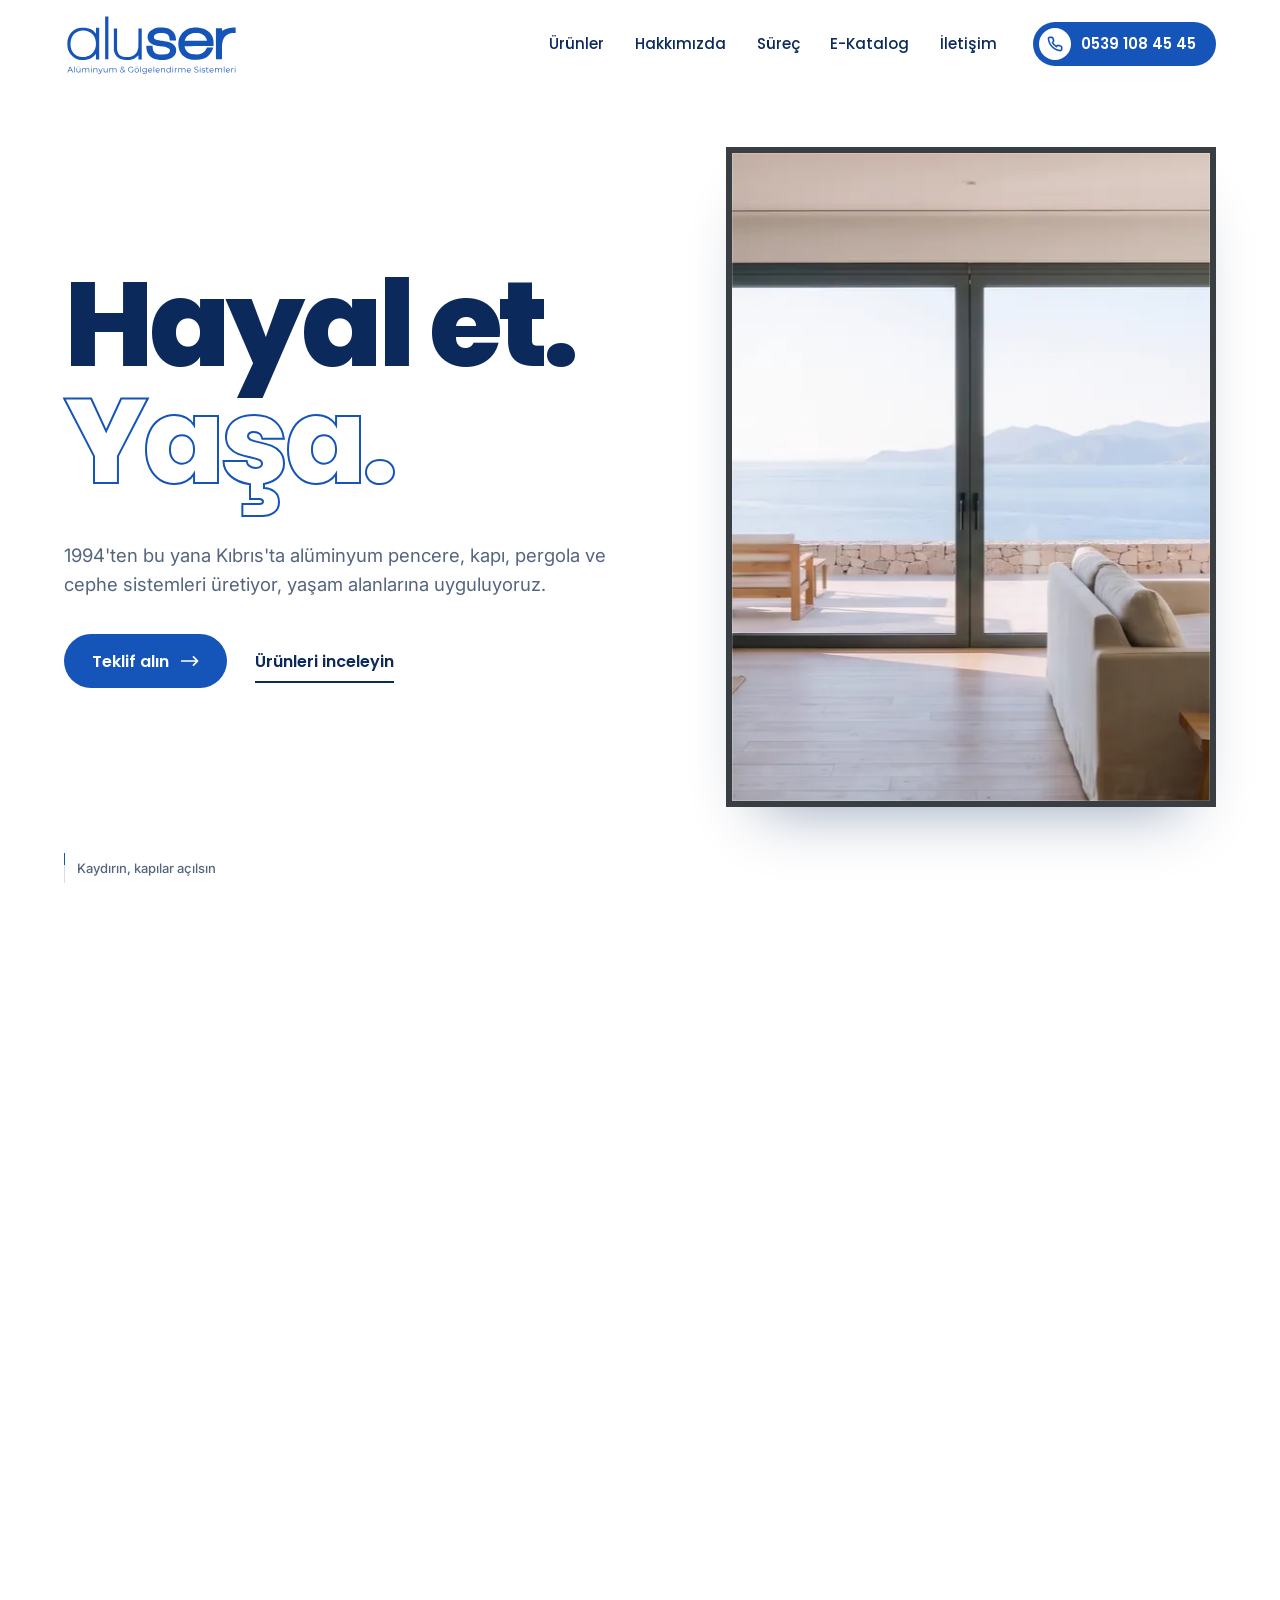
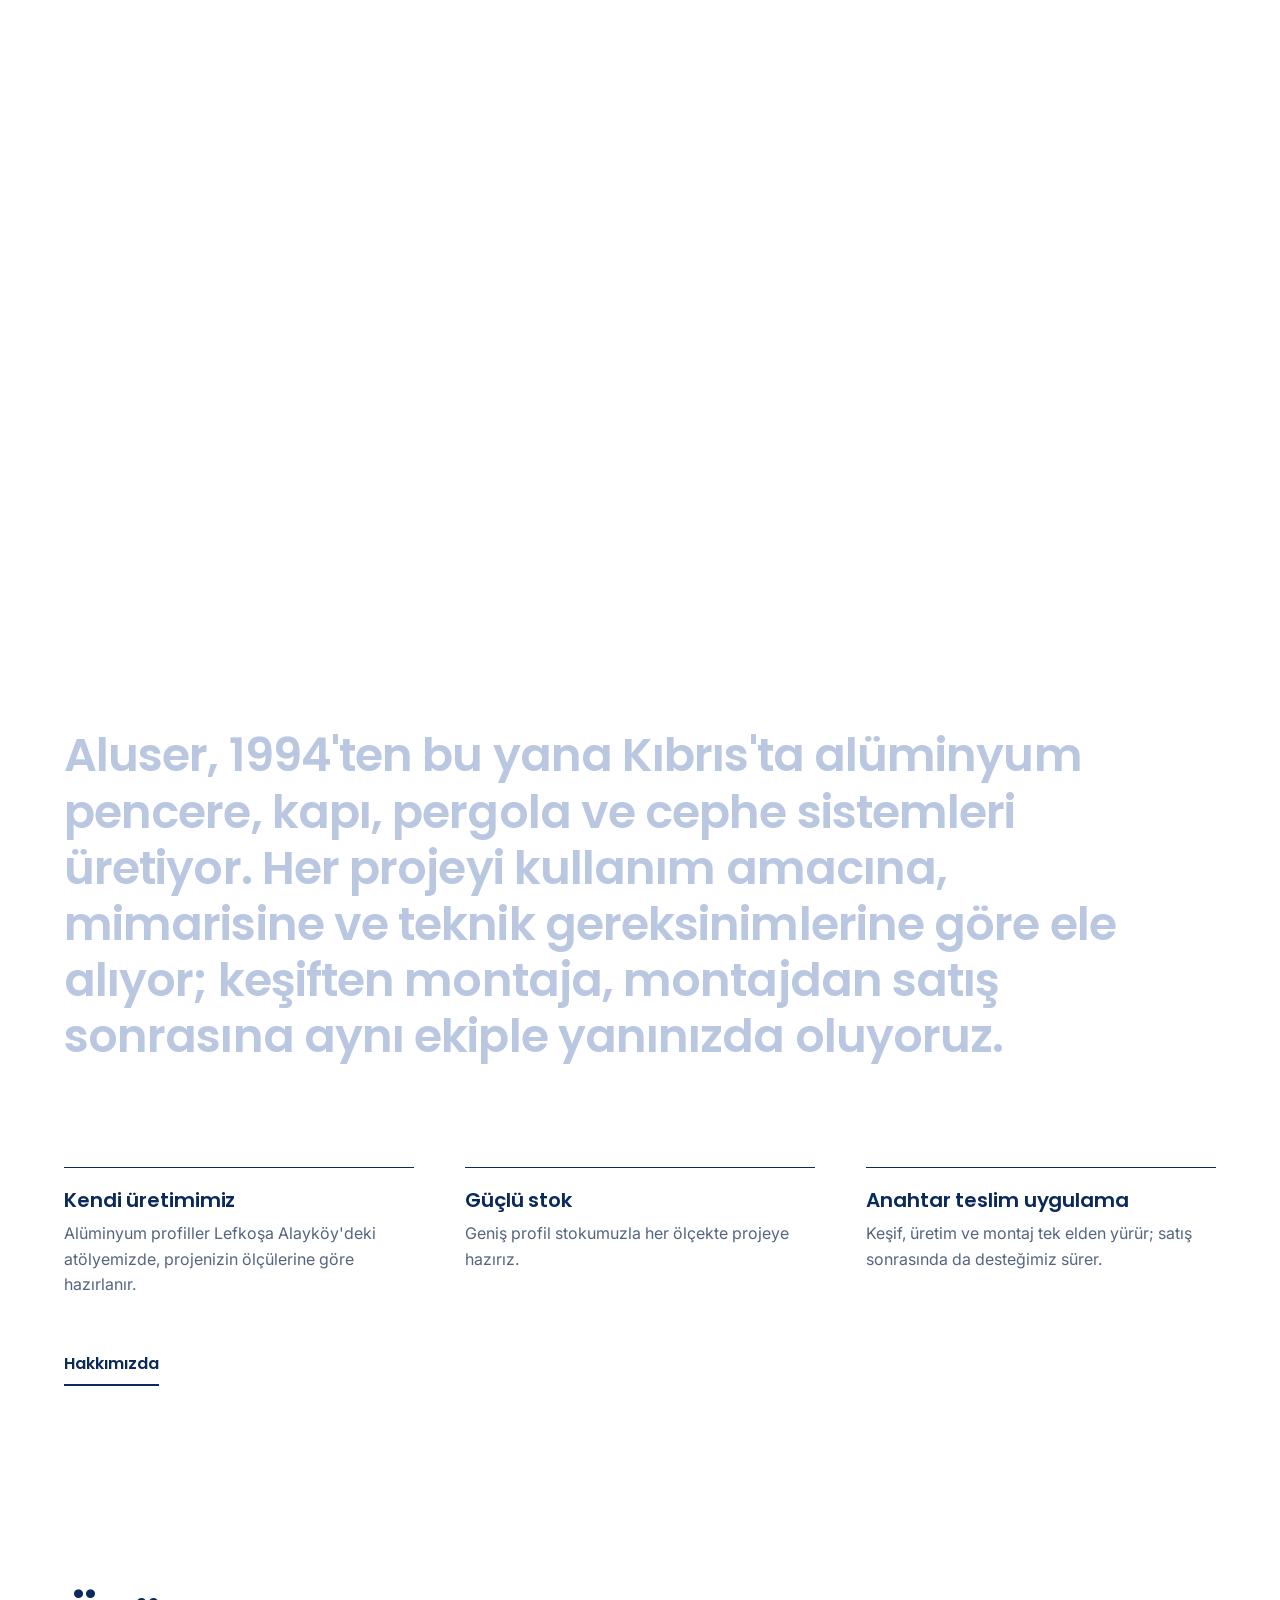
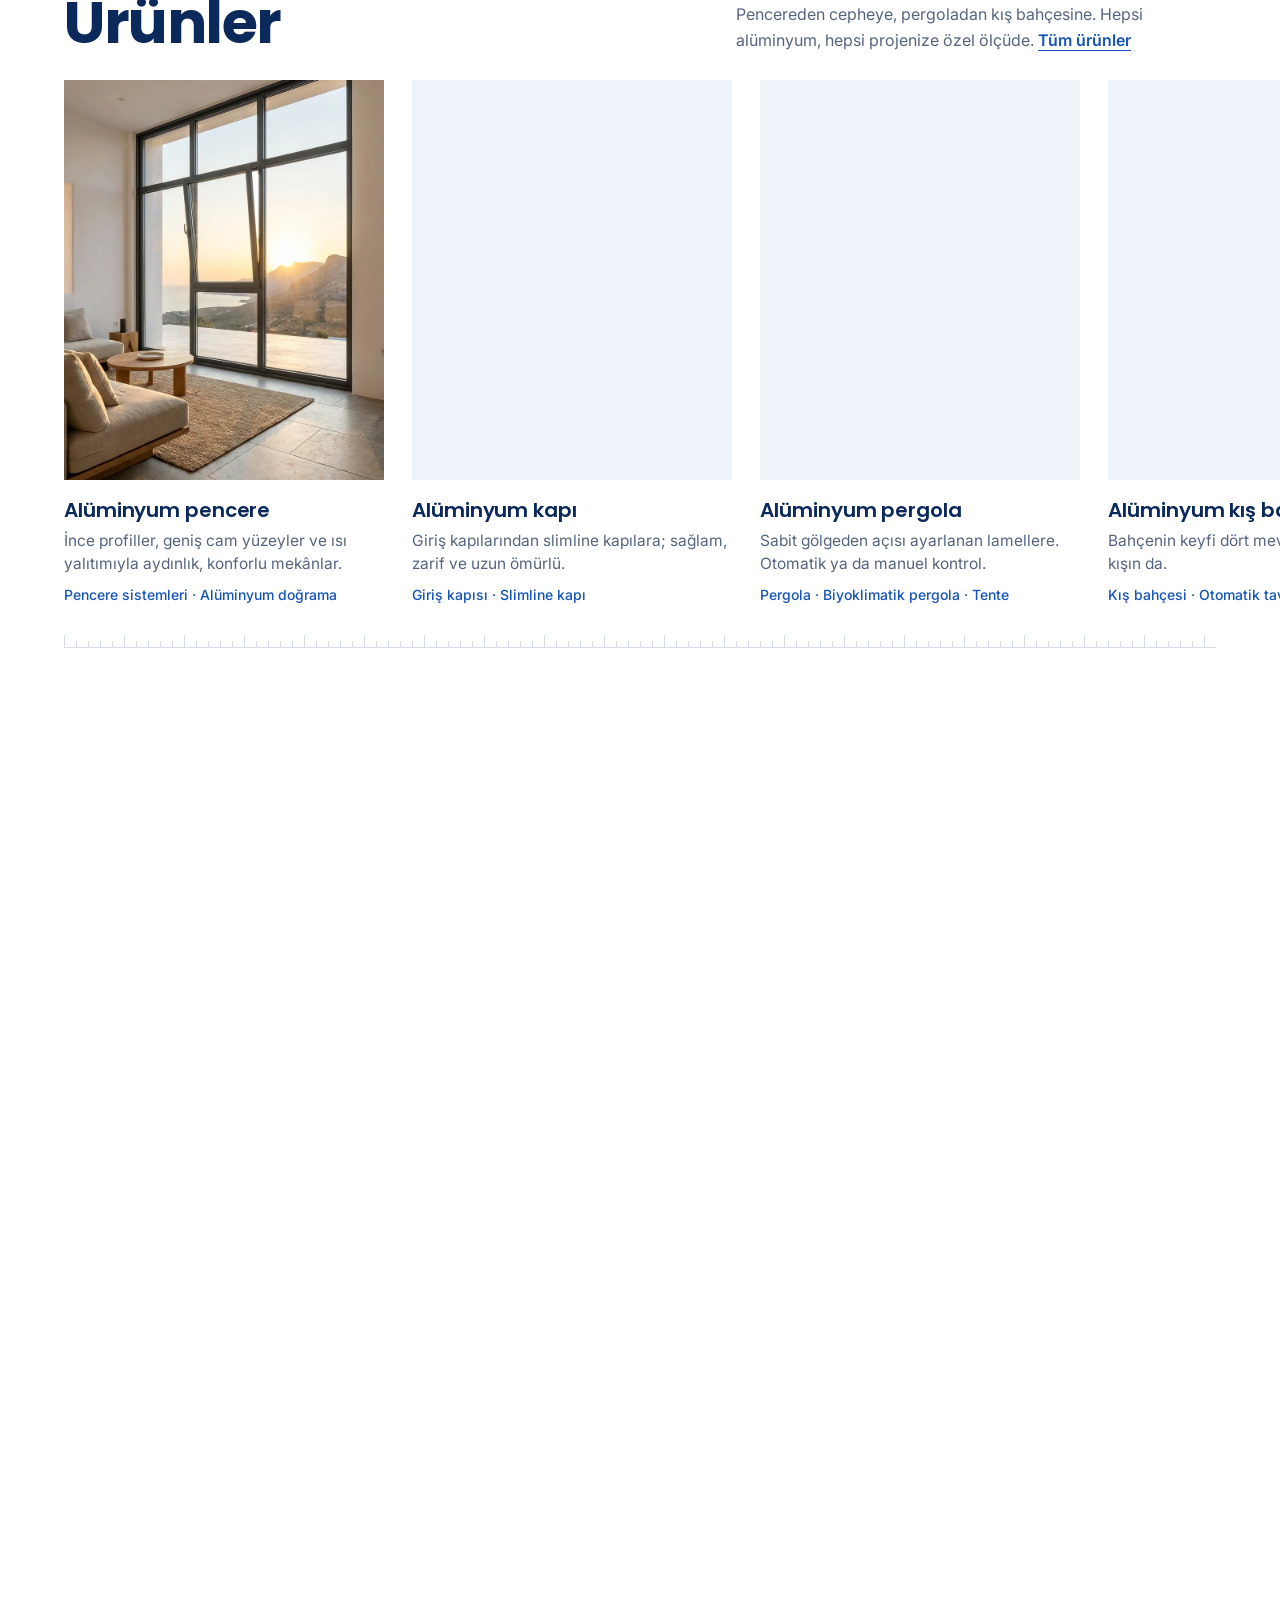
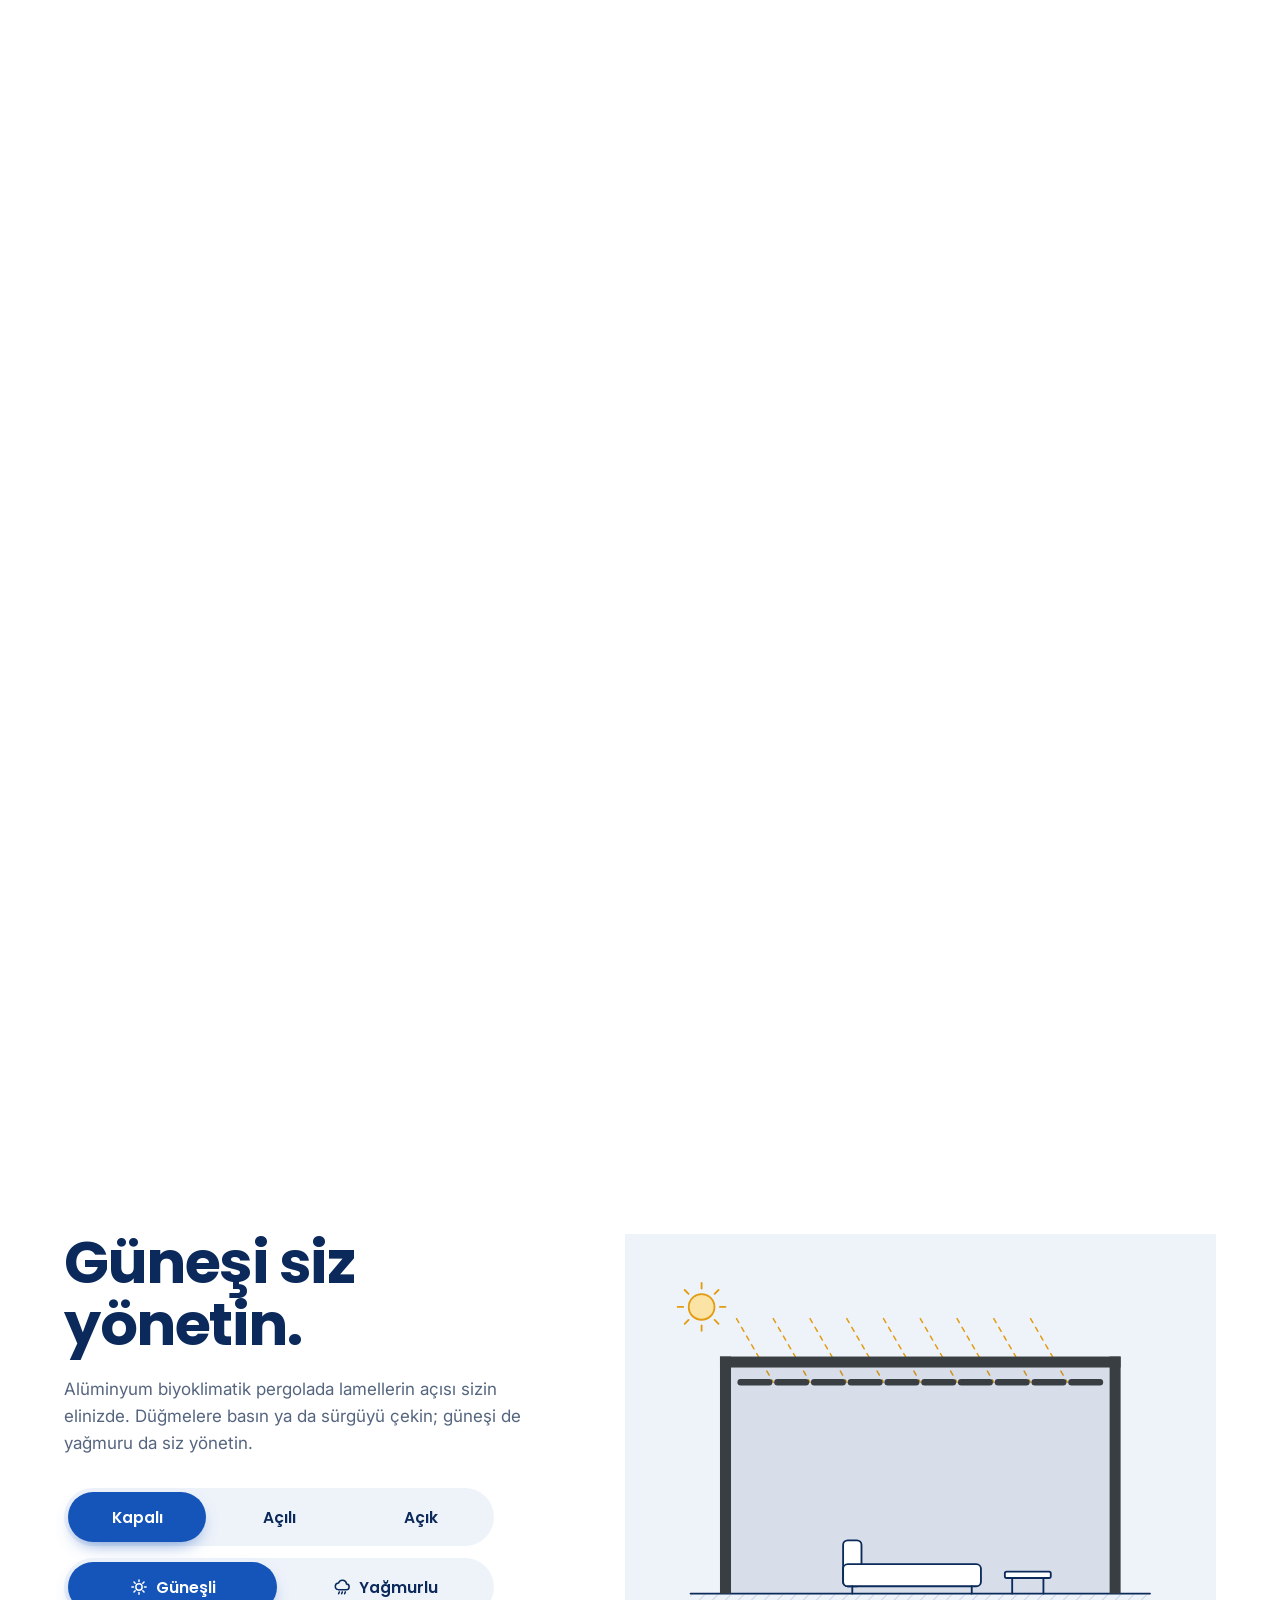
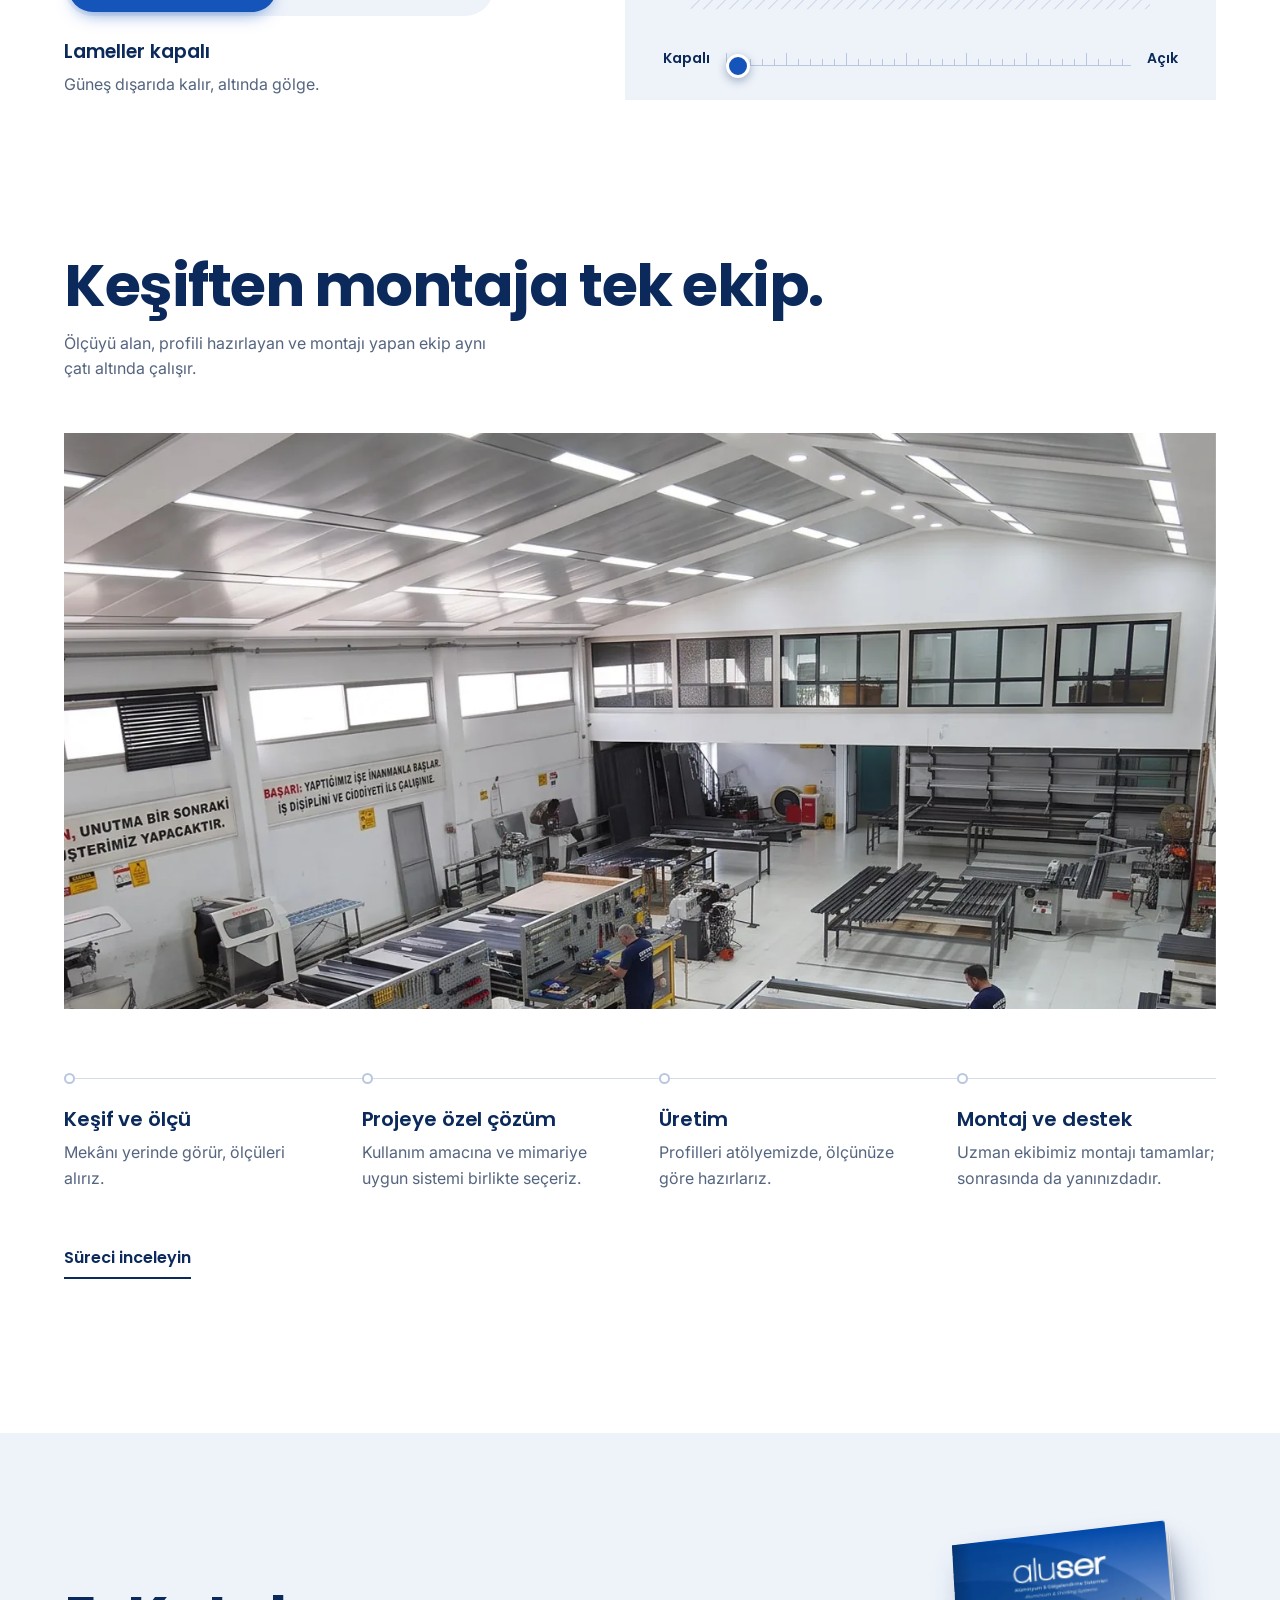
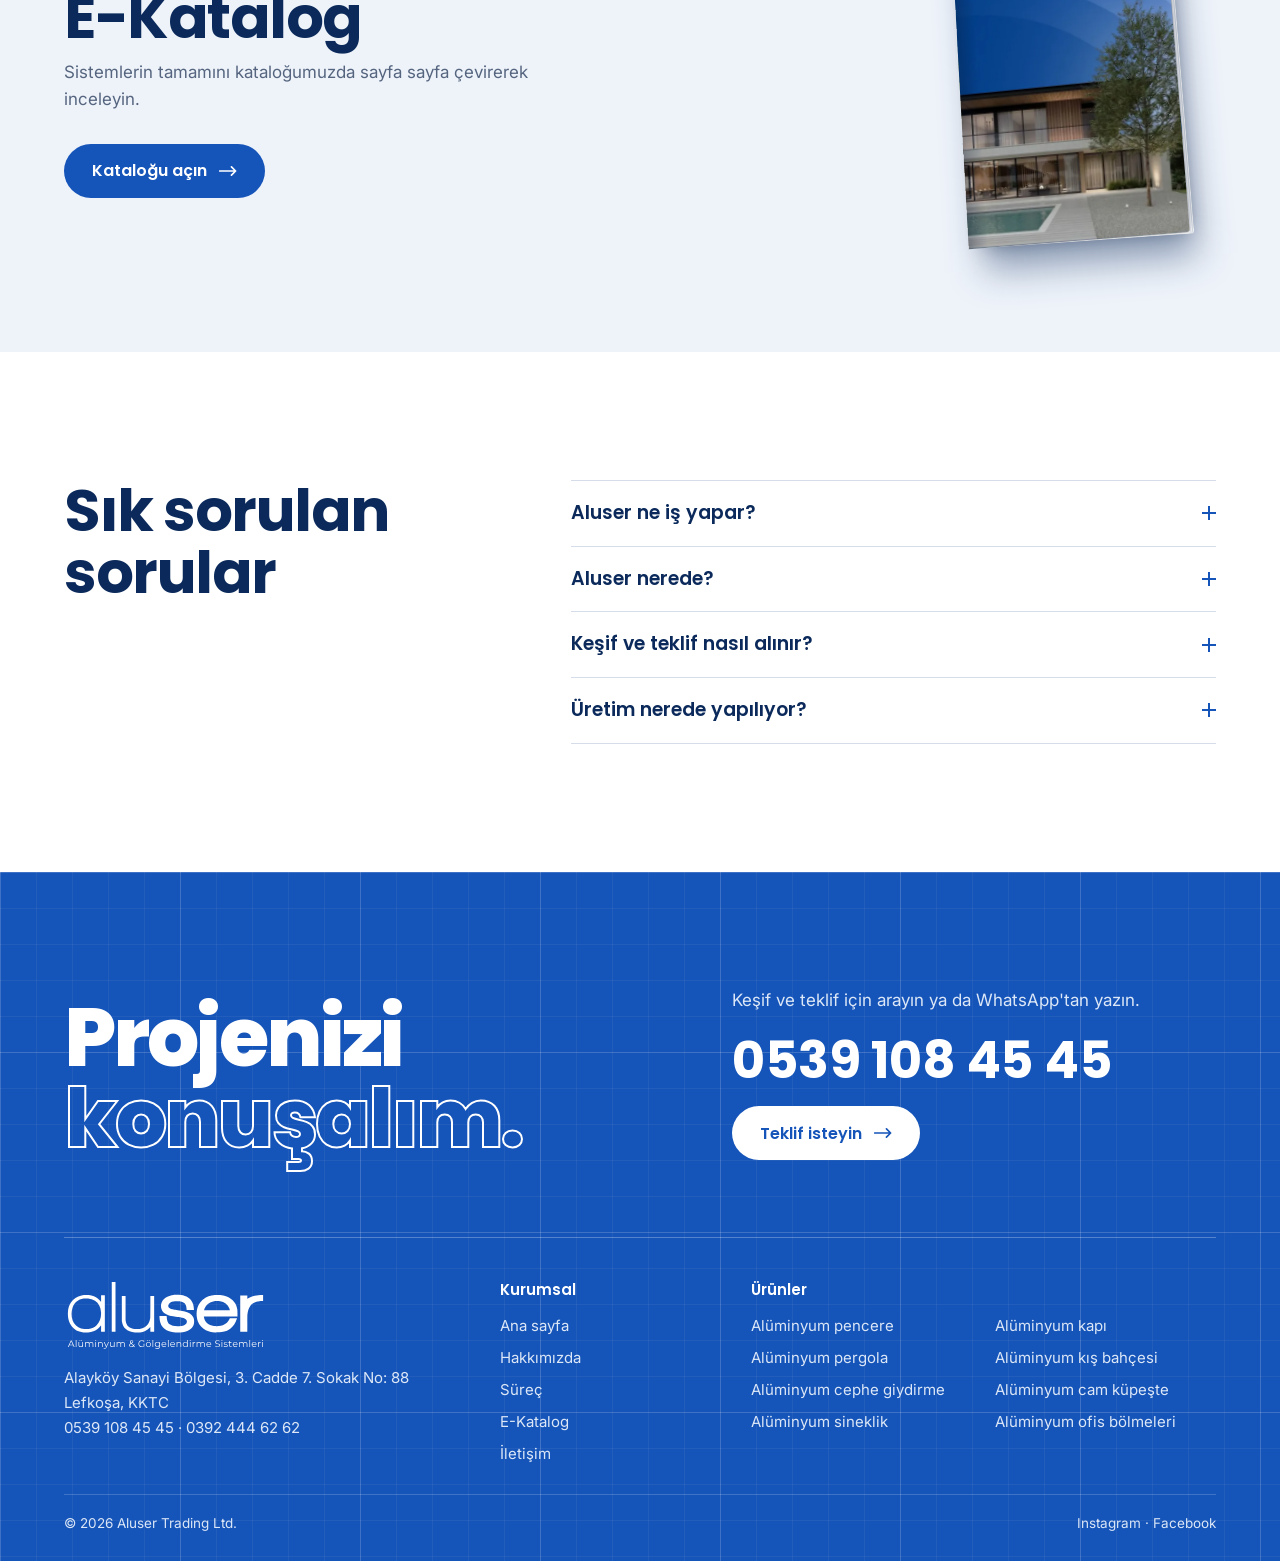
==== commit a37f6ee4: "Animasyonlu e-katalog sayfası" ====
--- a/index.html
+++ b/index.html
@@ -20,7 +20,7 @@
 <link rel="preconnect" href="https://fonts.googleapis.com">
 <link rel="preconnect" href="https://fonts.gstatic.com" crossorigin>
 <link rel="stylesheet" href="https://fonts.googleapis.com/css2?family=Inter:wght@400;500;600&family=Poppins:wght@500;600;700;800&display=swap">
-<link rel="stylesheet" href="css/site.css?v=202611181723">
+<link rel="stylesheet" href="css/site.css?v=202611191439">
 <link rel="preload" as="image" href="img/hero-kapi-1600.webp" imagesrcset="img/hero-kapi-1600.webp 1600w, img/hero-kapi-2560.webp 2560w" imagesizes="100vw" media="not all and (max-aspect-ratio: 3/5)">
 <link rel="preload" as="image" href="img/hero-kapi-m.webp" media="(max-aspect-ratio: 3/5)">
 <script>document.documentElement.className+=' js'</script>
@@ -33,7 +33,7 @@
       <a href="urunler.html">Ürünler</a>
       <a href="hakkimizda.html">Hakkımızda</a>
       <a href="surec.html">Süreç</a>
-      <a href="https://online.fliphtml5.com/ucnob/pqph/#p=1" target="_blank" rel="noopener">E-Katalog</a>
+      <a href="e-katalog.html">E-Katalog</a>
       <a href="iletisim.html">İletişim</a>
     </nav>
     <a class="call" href="tel:+905391084545" aria-label="Aluser'i arayın: 0539 108 45 45"><i><svg width="16" height="16" viewBox="0 0 24 24" fill="none" stroke="#1554B8" stroke-width="2.4" stroke-linecap="round" stroke-linejoin="round" aria-hidden="true"><path d="M22 16.92v3a2 2 0 0 1-2.18 2 19.79 19.79 0 0 1-8.63-3.07 19.5 19.5 0 0 1-6-6 19.79 19.79 0 0 1-3.07-8.67A2 2 0 0 1 4.11 2h3a2 2 0 0 1 2 1.72 12.84 12.84 0 0 0 .7 2.81 2 2 0 0 1-.45 2.11L8.09 9.91a16 16 0 0 0 6 6l1.27-1.27a2 2 0 0 1 2.11-.45 12.84 12.84 0 0 0 2.81.7A2 2 0 0 1 22 16.92z"></path></svg></i><span>0539 108 45 45</span></a>
@@ -44,7 +44,7 @@
       <a href="urunler.html">Ürünler</a>
       <a href="hakkimizda.html">Hakkımızda</a>
       <a href="surec.html">Süreç</a>
-      <a href="https://online.fliphtml5.com/ucnob/pqph/#p=1" target="_blank" rel="noopener">E-Katalog</a>
+      <a href="e-katalog.html">E-Katalog</a>
       <a href="iletisim.html">İletişim</a>
     </div>
   </nav>
@@ -187,8 +187,8 @@
 
 <section class="catalog">
   <div class="wrap">
-    <div class="rv"><h2>E-Katalog</h2><p>Sistemlerin tamamını kataloğumuzda inceleyin.</p></div>
-    <a class="btn btn-primary rv" style="--d:.1s" href="https://online.fliphtml5.com/ucnob/pqph/#p=1" target="_blank" rel="noopener">Kataloğu açın <svg width="18" height="12" viewBox="0 0 26 14" fill="none" stroke="currentColor" stroke-width="2.4" stroke-linecap="round" stroke-linejoin="round" aria-hidden="true"><path d="M1 7h23M18 1l6 6-6 6"></path></svg></a>
+    <div class="rv"><h2>E-Katalog</h2><p>Sistemlerin tamamını kataloğumuzda sayfa sayfa çevirerek inceleyin.</p><a class="btn btn-primary" href="e-katalog.html">Kataloğu açın <svg width="18" height="12" viewBox="0 0 26 14" fill="none" stroke="currentColor" stroke-width="2.4" stroke-linecap="round" stroke-linejoin="round" aria-hidden="true"><path d="M1 7h23M18 1l6 6-6 6"></path></svg></a></div>
+    <a class="kbook rv" style="--d:.1s" href="e-katalog.html" aria-label="Aluser e-kataloğunu açın"><span class="kb-in"><span class="kb-page"><img src="img/katalog/ic.webp" width="480" height="679" loading="lazy" decoding="async" alt=""></span><span class="kb-cover"><img src="img/katalog/kapak.webp" width="480" height="679" loading="lazy" decoding="async" alt="Aluser e-katalog kapağı"></span></span></a>
   </div>
 </section>
 
@@ -215,13 +215,13 @@
         <a href="./" aria-label="Aluser, ana sayfa"><img src="img/aluser-logo-beyaz.svg" width="1637" height="581" alt="aluser, Alüminyum ve Gölgelendirme Sistemleri" loading="lazy"></a>
         <address>Alayköy Sanayi Bölgesi, 3. Cadde 7. Sokak No: 88<br>Lefkoşa, KKTC<br><a href="tel:+905391084545">0539 108 45 45</a> · <a href="tel:+903924446262">0392 444 62 62</a></address>
       </div>
-      <nav aria-label="Kurumsal"><p class="foot-h">Kurumsal</p><ul><li><a href="./">Ana sayfa</a></li><li><a href="hakkimizda.html">Hakkımızda</a></li><li><a href="surec.html">Süreç</a></li><li><a href="https://online.fliphtml5.com/ucnob/pqph/#p=1" target="_blank" rel="noopener">E-Katalog</a></li><li><a href="iletisim.html">İletişim</a></li></ul></nav>
+      <nav aria-label="Kurumsal"><p class="foot-h">Kurumsal</p><ul><li><a href="./">Ana sayfa</a></li><li><a href="hakkimizda.html">Hakkımızda</a></li><li><a href="surec.html">Süreç</a></li><li><a href="e-katalog.html">E-Katalog</a></li><li><a href="iletisim.html">İletişim</a></li></ul></nav>
       <nav aria-label="Ürünler"><p class="foot-h"><a href="urunler.html">Ürünler</a></p><ul class="cols2"><li><a href="aluminyum-pencere.html">Alüminyum pencere</a></li><li><a href="aluminyum-kapi.html">Alüminyum kapı</a></li><li><a href="aluminyum-pergola.html">Alüminyum pergola</a></li><li><a href="aluminyum-kis-bahcesi.html">Alüminyum kış bahçesi</a></li><li><a href="aluminyum-cephe-giydirme.html">Alüminyum cephe giydirme</a></li><li><a href="aluminyum-cam-kupeste.html">Alüminyum cam küpeşte</a></li><li><a href="aluminyum-sineklik.html">Alüminyum sineklik</a></li><li><a href="aluminyum-ofis-bolmeleri.html">Alüminyum ofis bölmeleri</a></li></ul></nav>
       <div class="foot-end"><span>© 2026 Aluser Trading Ltd.</span><span><a href="https://www.instagram.com/aluseraluminyum/" target="_blank" rel="noopener">Instagram</a> · <a href="https://www.facebook.com/alusertrading" target="_blank" rel="noopener">Facebook</a></span></div>
     </footer>
   </div>
 </section>
 
-<script src="js/site.js?v=202611181723"></script>
+<script src="js/site.js?v=202611191439"></script>
 </body>
 </html>
--- a/css/site.css
+++ b/css/site.css
@@ -366,6 +366,244 @@
 .foot-end{grid-column:1 / -1;display:flex;flex-wrap:wrap;justify-content:space-between;gap:10px 24px;padding-top:18px;border-top:1px solid rgba(255,255,255,.18);font-size:13.5px}
 @media (max-width:860px){.band-row{grid-template-columns:minmax(0,1fr);align-items:start}.foot{grid-template-columns:minmax(0,1fr)}}
 
+/* E-katalog: site içinde sayfa çevirmeli kitap */
+.phead-kat{padding-bottom:clamp(22px,4vh,44px)}
+.fbsec{background:var(--mist);padding-block:clamp(22px,3.4vw,44px) clamp(26px,4vw,52px);overflow:hidden}
+.fb{position:relative}
+.fb-stage{display:flex;align-items:center;justify-content:center;gap:clamp(8px,1.6vw,24px)}
+.fb-view{position:relative;flex:none;max-width:100%;width:min(calc(100% - 152px),calc((100vh - 260px)*1.4136));aspect-ratio:3110/2200;touch-action:pan-y;-webkit-user-select:none;user-select:none;cursor:pointer;-webkit-tap-highlight-color:transparent}
+.fb-book{position:relative;width:100%;height:100%;perspective:2600px;transform:translateX(-25%)}
+.fb-page{position:absolute;top:0;width:50%;height:100%;background:#FFFFFF}
+.fb-l{left:0;border-radius:3px 0 0 3px;box-shadow:-1px 0 0 #E4E8EF,-2px 0 0 #FFFFFF,-3px 0 0 #DCE1EA,-4px 0 0 #FFFFFF,-5px 0 0 #D5DBE5,-14px 22px 44px -22px rgba(11,42,91,.5)}
+.fb-r{left:50%;border-radius:0 3px 3px 0;box-shadow:1px 0 0 #E4E8EF,2px 0 0 #FFFFFF,3px 0 0 #DCE1EA,4px 0 0 #FFFFFF,5px 0 0 #D5DBE5,14px 22px 44px -22px rgba(11,42,91,.5)}
+.fb-page.is-empty{visibility:hidden}
+.fb-page img{display:block;width:100%;height:100%;object-fit:cover;border-radius:inherit;pointer-events:none;-webkit-user-drag:none}
+.fb-page::after{content:"";position:absolute;inset:0;pointer-events:none}
+.fb-l::after{background:linear-gradient(to left,rgba(6,20,45,.2),rgba(6,20,45,.05) 5%,rgba(6,20,45,0) 13%)}
+.fb-r::after{background:linear-gradient(to right,rgba(6,20,45,.22),rgba(6,20,45,.05) 5%,rgba(6,20,45,0) 13%)}
+.fb-sh{position:absolute;top:0;width:50%;height:100%;opacity:0;pointer-events:none;z-index:2}
+.fb-sh-l{left:0;transform-origin:100% 50%;background:linear-gradient(to left,rgba(6,20,45,.55),rgba(6,20,45,0))}
+.fb-sh-r{left:50%;transform-origin:0 50%;background:linear-gradient(to right,rgba(6,20,45,.55),rgba(6,20,45,0))}
+.fb-turn{position:absolute;top:0;left:50%;width:50%;height:100%;transform-style:preserve-3d;pointer-events:none;z-index:3}
+.fb-turn[hidden]{display:none}
+.fb-s{position:absolute;top:0;left:100%;width:100%;height:100%;transform-origin:0 50%;transform-style:preserve-3d}
+.fb-turn>.fb-s{left:0}
+.fb-f,.fb-b{position:absolute;top:0;bottom:0;left:0;right:-1px;background:#FFFFFF no-repeat;-webkit-backface-visibility:hidden;backface-visibility:hidden}
+.fb-b{transform:rotateY(180deg);background-color:#F3F5F8}
+
+.fb-nav{flex:none;width:52px;height:52px;border:0;border-radius:50%;background:#FFFFFF;color:var(--blue);display:grid;place-items:center;cursor:pointer;box-shadow:0 10px 26px -12px rgba(11,42,91,.45);transition:background-color .25s,color .25s,transform .25s,opacity .25s}
+@media (hover:hover){.fb-nav:hover:not(:disabled){background:var(--blue);color:#FFFFFF}}
+.fb-nav:active:not(:disabled){transform:scale(.94)}
+.fb-nav:disabled{opacity:.3;cursor:default}
+.fb-bar{display:flex;align-items:center;justify-content:center;gap:clamp(10px,2vw,22px);margin-top:clamp(18px,2.6vw,30px);min-height:52px}
+.fb-bar .fb-nav{display:none;width:46px;height:46px}
+.fb-count{font-family:var(--display);font-weight:600;font-size:16px;min-width:5.6em;text-align:center;font-variant-numeric:tabular-nums;color:var(--ink)}
+.fb-range{flex:0 1 340px;min-width:90px;height:28px;margin:0;accent-color:var(--blue);cursor:pointer}
+.fb-tool{flex:none;width:46px;height:46px;border:0;border-radius:50%;background:transparent;color:var(--ink);display:grid;place-items:center;cursor:pointer;transition:background-color .25s,color .25s}
+.fb-tool[aria-pressed="true"]{background:#FFFFFF;color:var(--blue)}
+@media (hover:hover){.fb-tool:hover{background:#FFFFFF;color:var(--blue)}}
+.fb-tool[hidden]{display:none}
+.fb-hint{margin-top:10px;text-align:center;font-size:14px;color:var(--muted)}
+.fb :focus-visible{outline:2px solid var(--blue);outline-offset:3px}
+
+/* Dar ekran: tek sayfa */
+.fb.is-single .fb-l,.fb.is-single .fb-sh-l,.fb.is-single .fb-stage>.fb-nav{display:none}
+.fb.is-single .fb-r,.fb.is-single .fb-sh-r,.fb.is-single .fb-turn{left:0;width:100%}
+.fb.is-single .fb-r{border-radius:3px}
+.fb.is-single .fb-r::after{background:linear-gradient(to right,rgba(6,20,45,.14),rgba(6,20,45,0) 7%)}
+.fb.is-single .fb-view{overflow:hidden;padding-bottom:30px;margin-bottom:-30px;box-sizing:content-box}
+.fb.is-single .fb-bar .fb-nav{display:grid}
+.fb.is-single .fb-range{flex-basis:120px}
+
+/* Yakınlaştırma ve tam ekran */
+.fb.is-zoom .fb-view{overflow:auto;touch-action:pan-x pan-y;cursor:grab;padding-bottom:0;margin-bottom:0;overscroll-behavior:contain}
+.fb.is-zoom .fb-view.is-grab{cursor:grabbing}
+.fb.is-zoom .fb-book{perspective:none}
+.fb:fullscreen{background:#0C1830;display:flex;flex-direction:column;justify-content:center;padding:16px}
+.fb:-webkit-full-screen{background:#0C1830;display:flex;flex-direction:column;justify-content:center;padding:16px}
+.fb.is-full .fb-count,.fb.is-full .fb-tool{color:#FFFFFF}
+.fb.is-full .fb-tool:hover,.fb.is-full .fb-tool[aria-pressed="true"]{background:rgba(255,255,255,.14);color:#FFFFFF}
+.fb.is-full .fb-hint{display:none}
+.fb-ns{display:grid;grid-template-columns:repeat(auto-fill,minmax(220px,1fr));gap:16px;margin-top:24px}
+.fb-ns img{width:100%;height:auto;display:block}
+
+/* İçindekiler */
+.toc{padding-block:clamp(56px,8vw,116px)}
+.toc h2{margin-bottom:clamp(26px,4vw,52px)}
+.toc-grid{display:grid;grid-template-columns:repeat(3,minmax(0,1fr));gap:clamp(30px,4vw,64px)}
+.toc h3{font-weight:700;font-size:clamp(19px,1.7vw,23px);line-height:1.25;letter-spacing:-.01em;padding-bottom:14px;border-bottom:2px solid var(--ink)}
+.toc ol{list-style:none;padding:0;margin:0}
+.toc ol a{display:flex;align-items:baseline;gap:10px;padding:13px 0;border-bottom:1px solid var(--line);text-decoration:none;color:var(--ink);transition:color .2s,padding .25s}
+.toc ol a::after{content:attr(data-fb-go);order:3;font-family:var(--display);font-weight:600;font-variant-numeric:tabular-nums;color:var(--blue)}
+.toc ol a::before{content:"";order:2;flex:1;min-width:16px;border-bottom:1px dotted #B4BECD;transform:translateY(-4px)}
+.toc ol a:hover{color:var(--blue);padding-left:8px}
+.toc-rel{margin-top:14px;font-size:15px;line-height:1.6;color:var(--muted)}
+.toc-rel a{color:var(--blue);font-weight:600;text-underline-offset:3px}
+
+/* Ana sayfadaki katalog bandı: aralanan kitap */
+.catalog .btn{margin-top:clamp(20px,2.6vw,30px)}
+.kbook{flex:none;display:block;perspective:1300px;padding:10px clamp(8px,3vw,48px) 22px 0;-webkit-tap-highlight-color:transparent}
+.kb-in{position:relative;display:block;width:clamp(150px,17vw,228px);aspect-ratio:1555/2200;transform:rotateX(9deg) rotateZ(-4deg);transform-style:preserve-3d;transition:transform .7s cubic-bezier(.2,.7,.2,1)}
+.kb-in::before{content:"";position:absolute;inset:6% -4% -7% 6%;background:rgba(11,42,91,.42);filter:blur(18px);transform:translateZ(-30px)}
+.kb-page,.kb-cover{position:absolute;inset:0;display:block;background:#FFFFFF;border-radius:0 3px 3px 0;overflow:hidden}
+.kb-page{box-shadow:1px 0 0 #E4E8EF,2px 0 0 #FFFFFF,3px 0 0 #DCE1EA,4px 0 0 #FFFFFF}
+.kb-page img,.kb-cover img{width:100%;height:100%;object-fit:cover;display:block}
+.kb-cover{transform-origin:0 50%;transform:rotateY(-10deg);transition:transform .8s cubic-bezier(.2,.7,.2,1);box-shadow:8px 6px 18px -10px rgba(6,20,45,.5);backface-visibility:hidden}
+.kb-cover::after{content:"";position:absolute;inset:0;background:linear-gradient(to right,rgba(6,20,45,.28),rgba(6,20,45,0) 9%)}
+.kbook:hover .kb-in,.kbook:focus-visible .kb-in{transform:rotateX(6deg) rotateZ(-2deg)}
+.kbook:hover .kb-cover,.kbook:focus-visible .kb-cover{transform:rotateY(-58deg)}
+.js .kbook.rv.in .kb-cover{animation:kb-peek 1.7s cubic-bezier(.3,.6,.2,1) .35s both}
+.js .kbook.rv.in:hover .kb-cover{animation:none}
+@keyframes kb-peek{0%{transform:rotateY(-10deg)}45%{transform:rotateY(-46deg)}100%{transform:rotateY(-10deg)}}
+
+@media (max-width: 899px){
+  .toc-grid{grid-template-columns:1fr;gap:38px}
+}
+@media (max-width: 759px){
+  .fb-view{width:min(100%,calc((100vh - 250px)*.7068));aspect-ratio:1555/2200}
+  .fb-book{transform:none}
+  .fb:not(.is-ready) .fb-l,.fb:not(.is-ready) .fb-stage>.fb-nav{display:none}
+  .fb:not(.is-ready) .fb-r{left:0;width:100%}
+  .fb:not(.is-ready) .fb-bar .fb-nav{display:grid}
+}
+@media (max-width: 640px){
+  .catalog .wrap{flex-direction:column;align-items:flex-start}
+  .kbook{align-self:center;padding-right:0}
+  .fb-bar{gap:8px}
+  .fb-count{min-width:4.6em;font-size:15px}
+}
+@media (prefers-reduced-motion: reduce){
+  .js .kbook.rv.in .kb-cover{animation:none}
+  .kb-in,.kb-cover{transition:none}
+}
+
+/* Animasyonlu katalog: sahne sahne oynayan sunum (metinler basılı katalogdan aynen) */
+.ks{--kb:#0B3C8C;position:relative;background:#081B3C;color:#FFFFFF;overflow:hidden}
+.ks h1,.ks h2,.ks h3,.ks p,.ks ul,.ks figure{margin:0;padding:0;color:inherit}
+.ks-sc{position:relative;overflow:hidden;min-height:min(100vh,720px)}
+.ks-sc.t-blue{background:linear-gradient(158deg,#0A3A8E 0%,#1554B8 48%,#3D79D0 100%);color:#FFFFFF}
+.ks-sc.t-motto{background:linear-gradient(90deg,#0A3A8E 0%,#3F74C6 52%,#DCE6F4 100%);color:#FFFFFF}
+.ks-sc.t-light{background:#FFFFFF;color:var(--kb)}
+.ks-in{position:relative;z-index:2;min-height:inherit;height:100%;display:flex;flex-direction:column;justify-content:center;padding-block:clamp(40px,8vh,96px)}
+.ks-bg{position:absolute;inset:0}
+.ks-bg img{width:100%;height:100%;object-fit:cover;display:block}
+.ks-intro .ks-bg::after{content:"";position:absolute;inset:0;background:linear-gradient(180deg,rgba(10,58,142,.97) 0%,rgba(21,84,184,.9) 40%,rgba(21,84,184,.38) 74%,rgba(8,27,60,.5) 100%)}
+.ks-contact .ks-bg::after{content:"";position:absolute;inset:0;background:linear-gradient(100deg,rgba(10,58,142,.97) 0%,rgba(21,84,184,.92) 44%,rgba(21,84,184,.45) 100%)}
+.ks-arcs{position:absolute;left:50%;bottom:0;width:min(150vh,130vw);aspect-ratio:1;border-radius:50%;translate:-50% 62%;pointer-events:none;background:radial-gradient(closest-side,rgba(255,255,255,.2) 0 24%,rgba(255,255,255,.13) 24% 43%,rgba(255,255,255,.085) 43% 62%,rgba(255,255,255,.05) 62% 81%,rgba(255,255,255,.028) 81% 100%)}
+.ks-ring{position:absolute;width:clamp(200px,32vw,520px);aspect-ratio:1;border-radius:50%;border:clamp(28px,4.6vw,76px) solid rgba(255,255,255,.12);pointer-events:none}
+.ks-ring.r1{top:0;right:0;translate:40% -44%}
+.ks-ring.r2{bottom:0;left:0;translate:-50% 46%}
+.ks-ring.on-light{border-color:rgba(21,84,184,.09)}
+.ks-logo{display:block;width:clamp(190px,26vw,400px);height:auto;margin-bottom:clamp(18px,4vh,44px)}
+.ks-big{font-family:var(--display);font-weight:500;font-size:clamp(42px,7.4vw,124px);line-height:1.02;letter-spacing:-.025em}
+.ks-big b{font-weight:800}
+.ks-intro .ks-big{font-weight:800;font-size:clamp(58px,11.5vw,190px);line-height:.96}
+.ks-en{font-style:italic;font-size:clamp(16px,1.7vw,26px);margin-top:clamp(14px,2.4vh,28px);opacity:.9}
+.ln{display:block;overflow:hidden;padding-bottom:.14em;margin-bottom:-.14em}
+.ln>span{display:block}
+.ks-num{display:block;font-family:var(--display);font-weight:800;font-size:clamp(84px,15vw,230px);line-height:.86;color:transparent;-webkit-text-stroke:2px rgba(255,255,255,.42);margin-bottom:clamp(8px,2vh,22px)}
+.ks-cols{display:grid;grid-template-columns:1.12fr .88fr;gap:clamp(28px,5.5vw,96px);align-items:start}
+.ks-about p+p{margin-top:1em}
+.ks-about .tr p{font-family:var(--display);font-weight:600;font-size:clamp(17px,1.75vw,27px);line-height:1.42;letter-spacing:-.005em}
+.ks-about .en p{font-style:italic;font-size:clamp(14px,1.15vw,18px);line-height:1.58;opacity:.86}
+.ks-ph{position:absolute;inset:0 auto 0 0;width:55%;overflow:hidden;background:#DCE5F2;clip-path:ellipse(100% 135% at 0% 50%)}
+.ks-prod.alt .ks-ph{inset:0 0 0 auto;clip-path:ellipse(100% 135% at 100% 50%)}
+.ks-ph img{width:100%;height:100%;object-fit:cover;display:block}
+.ks-tx{position:absolute;inset:0 0 0 55%;display:flex;flex-direction:column;justify-content:center;padding:clamp(40px,7vh,90px) clamp(26px,4.6vw,88px) clamp(40px,7vh,90px) clamp(26px,3.6vw,64px)}
+.ks-prod.alt .ks-tx{inset:0 55% 0 0;padding-left:max(clamp(26px,4.6vw,88px),calc((100vw - 1340px)/2))}
+.ks-no{position:absolute;top:clamp(20px,5vh,56px);right:clamp(20px,3.4vw,60px);font-family:var(--display);font-weight:800;font-size:clamp(60px,8vw,132px);line-height:1;color:transparent;-webkit-text-stroke:1.5px rgba(11,60,140,.2)}
+.ks-tags{display:flex;flex-wrap:wrap;gap:8px;margin-bottom:clamp(14px,2.6vh,28px)!important}
+.ks-tag{display:inline-block;padding:8px 15px;background:var(--kb);color:#FFFFFF;font-size:13.5px;font-weight:600;line-height:1.2}
+.ks-trend{background:#FFFFFF;color:var(--kb);box-shadow:inset 0 0 0 1.5px var(--kb)}
+.ks-t{font-family:var(--display);font-weight:500;font-size:clamp(32px,4.1vw,68px);line-height:1.06;letter-spacing:-.022em}
+.ks-t b{font-weight:700}
+.ks-te{font-style:italic;font-size:clamp(15px,1.3vw,20px);margin-top:12px!important;opacity:.85}
+.ks-d{font-weight:500;font-size:clamp(15px,1.22vw,18.5px);line-height:1.56;margin-top:clamp(16px,2.8vh,30px)!important;max-width:35em}
+.ks-de{font-style:italic;font-size:clamp(13.5px,1.02vw,16px);line-height:1.52;margin-top:10px!important;opacity:.82;max-width:38em}
+.ks-fe{list-style:none;display:flex;flex-wrap:wrap;gap:12px 20px;margin-top:clamp(16px,2.8vh,30px)!important}
+.ks-fe li{display:flex;align-items:center;gap:10px;font-size:14px;line-height:1.25}
+.ks-fe i{flex:none;display:grid;place-items:center;width:46px;height:46px;border-radius:50%;box-shadow:inset 0 0 0 3px #BDE96F;color:var(--kb)}
+.ks-fe b{display:block;font-weight:600}
+.ks-fe em{display:block;font-size:12.5px;opacity:.8}
+.ks-fe-ic li{flex:0 1 calc(33.33% - 14px);min-width:150px}
+.ks-fe-ck{flex-direction:column;gap:9px}
+.ks-fe-ck i{width:28px;height:28px;background:var(--kb);color:#FFFFFF;box-shadow:none}
+.ks-cl{list-style:none;margin-top:clamp(18px,3.4vh,40px)!important;font-size:clamp(18px,2vw,30px);line-height:1.5}
+.ks-cl b{font-weight:700}
+.ks-cl a{color:inherit;text-decoration:none}
+.ks-cl a:hover{text-decoration:underline;text-underline-offset:4px}
+.ks-bar{display:none}
+
+/* Betik hazır olduğunda: tek sahne, daire silme geçişi, hareketli metin */
+.ks.is-ready{height:calc(100vh - var(--header-h));height:calc(100svh - var(--header-h));min-height:520px;cursor:pointer;-webkit-tap-highlight-color:transparent;touch-action:pan-y}
+.ks.is-ready .ks-sc{position:absolute;inset:0 0 58px 0;min-height:0;visibility:hidden}
+.ks.is-ready .ks-sc.is-prev{visibility:visible;z-index:1}
+.ks.is-ready .ks-sc.is-on{visibility:visible;z-index:2;animation:ks-wipe 1.05s cubic-bezier(.66,0,.24,1) both}
+.ks.is-ready .ks-bar{position:absolute;left:0;right:0;bottom:0;height:58px;z-index:6;display:flex;align-items:center;gap:6px;padding:0 clamp(10px,2.4vw,34px);background:#081B3C;color:#FFFFFF;cursor:default}
+.ks-b{flex:none;width:42px;height:42px;border:0;border-radius:50%;background:transparent;color:#FFFFFF;display:grid;place-items:center;cursor:pointer;transition:background-color .2s}
+.ks-play{background:#FFFFFF;color:#081B3C}
+.ks-b .i-pause,.ks.is-playing .ks-b .i-play{display:none}
+.ks.is-playing .ks-b .i-pause{display:block}
+.ks-tx>*,.ks-in>*{zoom:var(--k,1)}
+@media (hover:hover){.ks-b:hover{background:rgba(255,255,255,.16)}.ks-play:hover{background:#DCE6F4}}
+.ks-b:focus-visible{outline:2px solid #FFFFFF;outline-offset:2px}
+.ks-prog{flex:1;display:flex;gap:4px;margin:0 clamp(8px,1.6vw,22px)}
+.ks-prog i{flex:1;height:3px;border-radius:2px;background:rgba(255,255,255,.26);overflow:hidden}
+.ks-prog b{display:block;height:100%;background:#FFFFFF;transform-origin:0 50%;transform:scaleX(0)}
+.ks-cnt{flex:none;font-family:var(--display);font-weight:600;font-size:14px;font-variant-numeric:tabular-nums;min-width:4.6em;text-align:right}
+.ks-sc.is-on .ln>span{animation:ks-up .95s cubic-bezier(.19,.9,.22,1) both;animation-delay:calc(var(--i,0)*.11s + .45s)}
+.ks-sc.is-on .fu{animation:ks-fu .8s cubic-bezier(.2,.7,.2,1) both;animation-delay:calc(var(--i,0)*.11s + .5s)}
+.ks-sc.is-on .pop{animation:ks-pop .6s cubic-bezier(.3,1.45,.5,1) both;animation-delay:calc(var(--i,0)*.1s + .55s)}
+.ks-sc.is-on .ks-bg img,.ks-sc.is-on .ks-ph img{animation:ks-zoom 10s linear both}
+.ks-sc.is-on .ks-ph{animation:ks-phl 1.25s cubic-bezier(.3,.8,.2,1) .15s both}
+.ks-sc.is-on.alt .ks-ph{animation-name:ks-phr}
+.ks-sc.is-on .ks-arcs{animation:ks-grow 1.7s cubic-bezier(.2,.8,.2,1) .1s both}
+.ks-sc.is-on .ks-ring{animation:ks-ringin 1.6s cubic-bezier(.2,.8,.2,1) .1s both}
+.ks.is-paused .ks-sc.is-on,.ks.is-paused .ks-sc.is-on *{animation-play-state:paused}
+@keyframes ks-wipe{from{clip-path:circle(0% at var(--ox,86%) var(--oy,82%))}to{clip-path:circle(150% at var(--ox,86%) var(--oy,82%))}}
+@keyframes ks-up{from{transform:translateY(118%)}to{transform:none}}
+@keyframes ks-fu{from{opacity:0;transform:translateY(24px)}to{opacity:1;transform:none}}
+@keyframes ks-pop{from{opacity:0;transform:scale(.55)}to{opacity:1;transform:none}}
+@keyframes ks-zoom{from{transform:scale(1.16)}to{transform:scale(1)}}
+@keyframes ks-phl{from{clip-path:ellipse(0% 135% at 0% 50%)}to{clip-path:ellipse(100% 135% at 0% 50%)}}
+@keyframes ks-phr{from{clip-path:ellipse(0% 135% at 100% 50%)}to{clip-path:ellipse(100% 135% at 100% 50%)}}
+@keyframes ks-pht{from{clip-path:ellipse(135% 0% at 50% 0%)}to{clip-path:ellipse(135% 100% at 50% 0%)}}
+@keyframes ks-grow{from{scale:.35}to{scale:1}}
+@keyframes ks-ringin{from{opacity:0;scale:.3;rotate:-90deg}to{opacity:1;scale:1;rotate:0deg}}
+.fb-head{margin-bottom:clamp(22px,3.4vw,44px)}
+.fb-head p{margin-top:10px;color:var(--muted);max-width:40em}
+
+@media (max-aspect-ratio: 1/1),(max-width: 860px) and (max-aspect-ratio: 5/4){
+  .ks-cols{grid-template-columns:1fr;gap:18px}
+  .ks-about .tr p{font-size:clamp(15.5px,4.2vw,20px)}
+  .ks-about .en p{font-size:13.5px}
+  .ks-ph,.ks-prod.alt .ks-ph{inset:0 0 auto 0;width:100%;height:41%;clip-path:ellipse(135% 100% at 50% 0%)}
+  .ks-sc.is-on .ks-ph,.ks-sc.is-on.alt .ks-ph{animation-name:ks-pht}
+  .ks-tx,.ks-prod.alt .ks-tx{inset:41% 0 0 0;justify-content:flex-start;padding:20px 20px 18px}
+  .ks-prod.has-fe .ks-ph{height:27%}
+  .ks-prod.has-fe .ks-tx{inset:27% 0 0 0}
+  .ks-no{display:none}
+  .ks-tags{margin-bottom:12px!important}
+  .ks-tag{padding:6px 11px;font-size:12px}
+  .ks-t{font-size:clamp(27px,8vw,40px)}
+  .ks-te{font-size:14px;margin-top:8px!important}
+  .ks-d{font-size:14.5px;line-height:1.5;margin-top:12px!important}
+  .ks-de{font-size:12.5px;line-height:1.45;margin-top:7px!important}
+  .ks-fe{gap:8px 12px;margin-top:12px!important}
+  .ks-fe li{font-size:12.5px;gap:8px}
+  .ks-fe i{width:34px;height:34px;box-shadow:inset 0 0 0 2px #BDE96F}
+  .ks-fe i svg{width:18px;height:18px}
+  .ks-fe em{font-size:11.5px}
+  .ks-fe-ic li{flex-basis:calc(50% - 6px);min-width:0}
+  .ks-fe-ck i{width:22px;height:22px}
+  .ks-cnt{min-width:0;font-size:13px}
+  .ks-prog{gap:2px;margin:0 8px}
+  .ks-b{width:38px;height:38px}
+}
+@media (prefers-reduced-motion: reduce){
+  .ks.is-ready .ks-sc.is-on,.ks-sc.is-on *{animation:none!important}
+}
+
 /* Kaydırınca beliren öğeler */
 .js .rv{opacity:0;transform:translateY(26px);transition:opacity .8s cubic-bezier(.2,.7,.2,1) var(--d,0s),transform .8s cubic-bezier(.2,.7,.2,1) var(--d,0s)}
 .js .rv.in{opacity:1;transform:none}
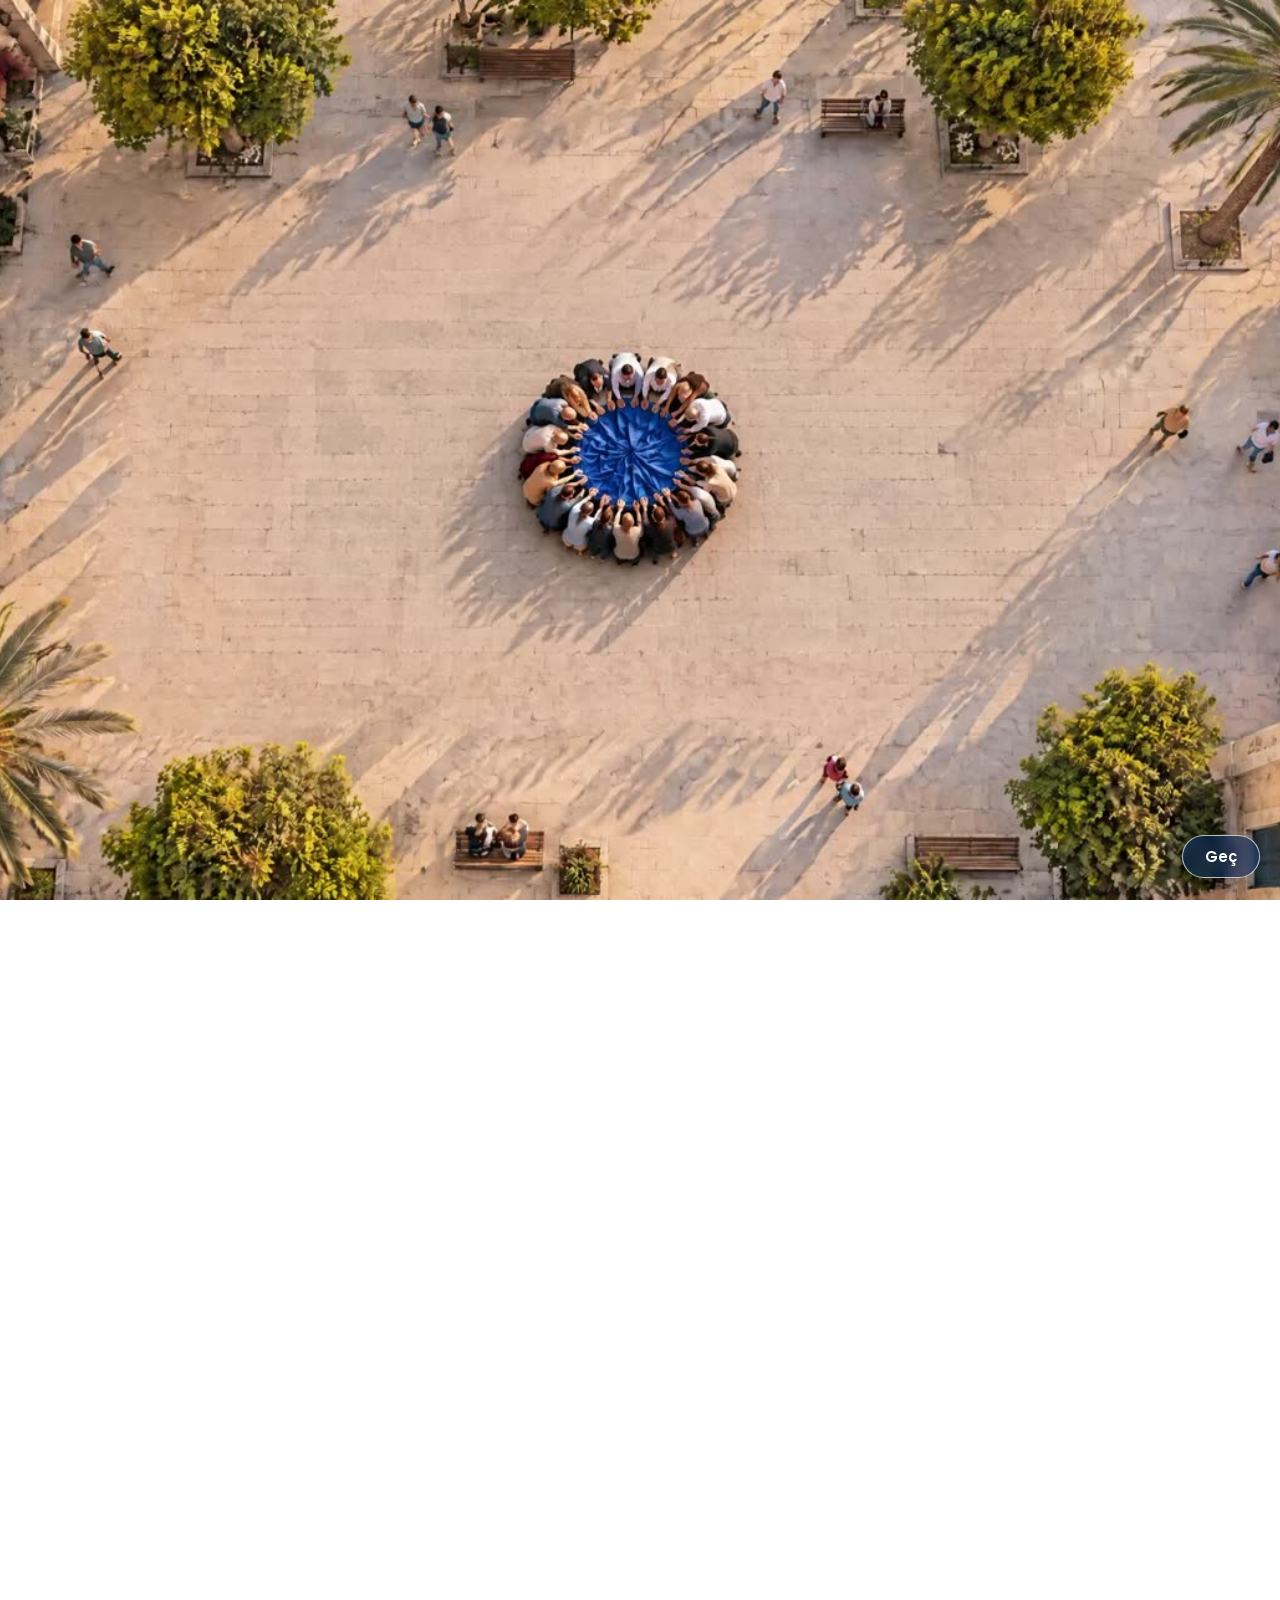
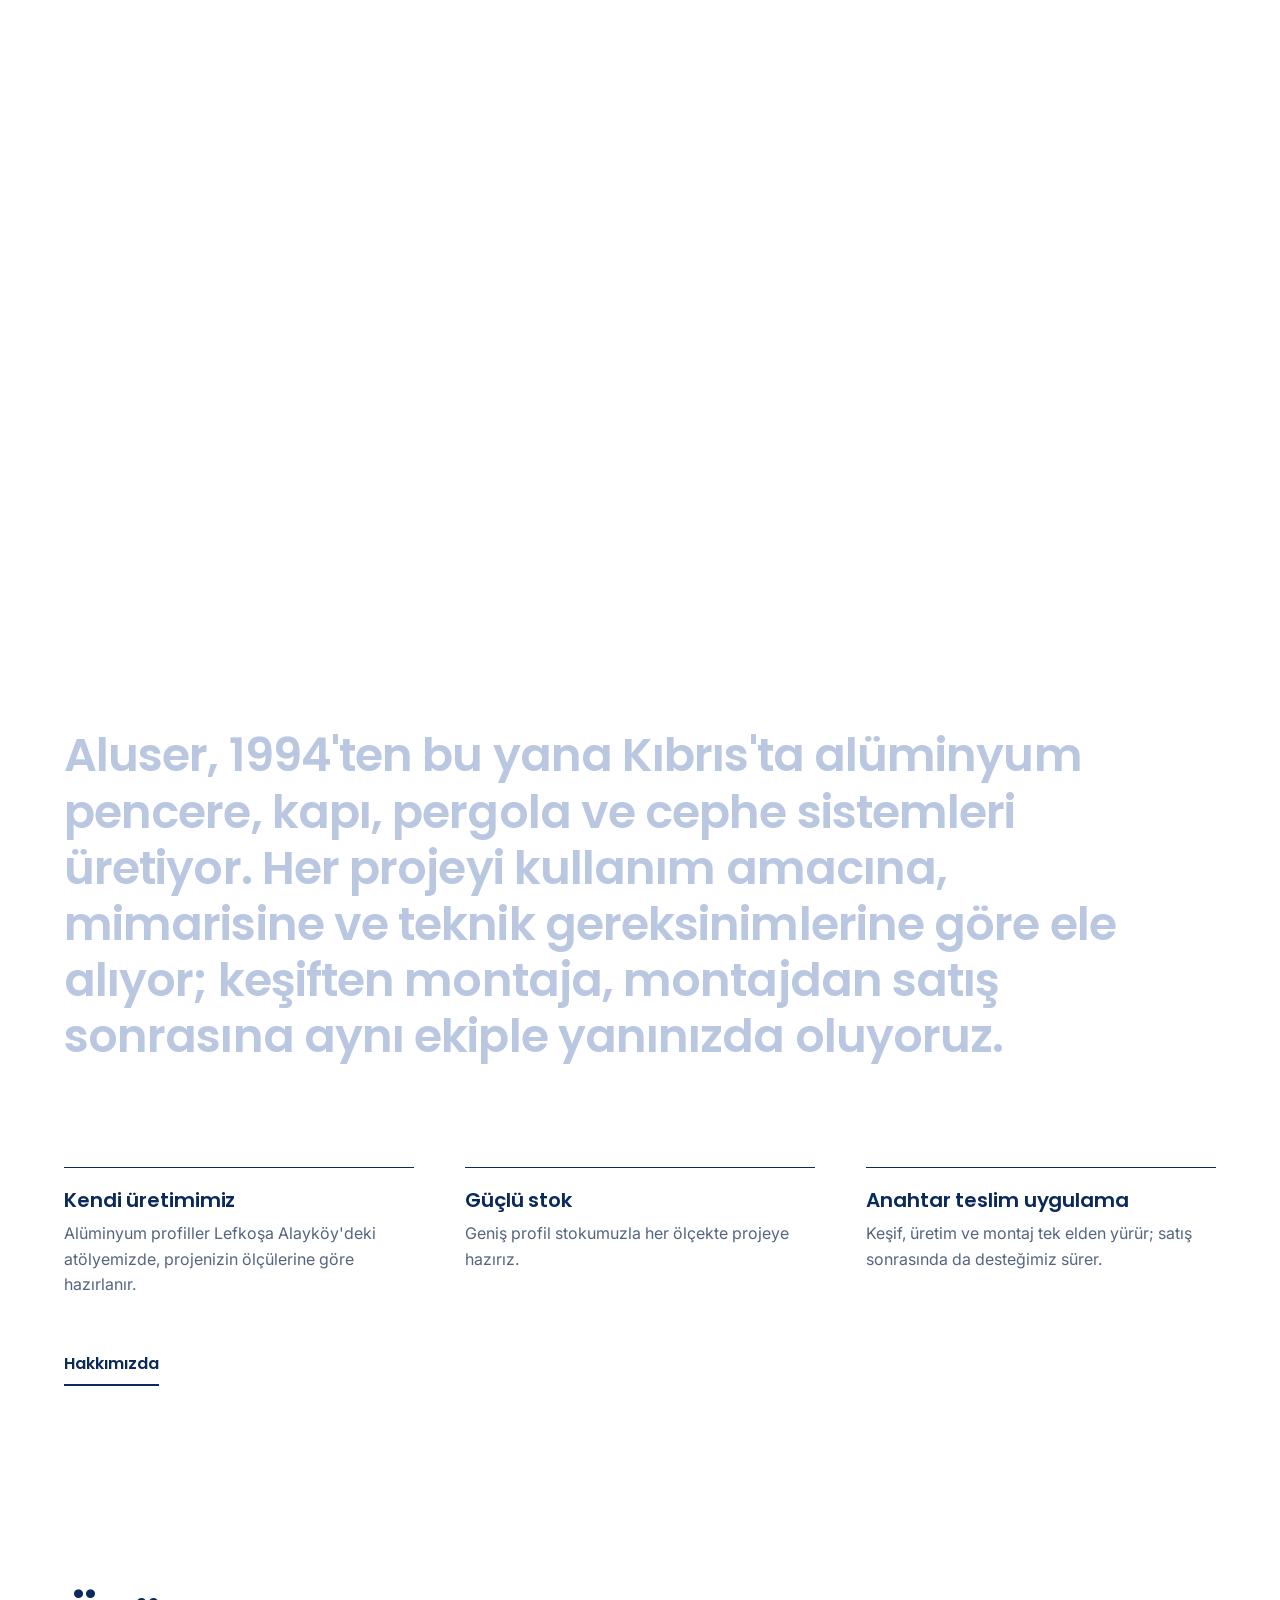
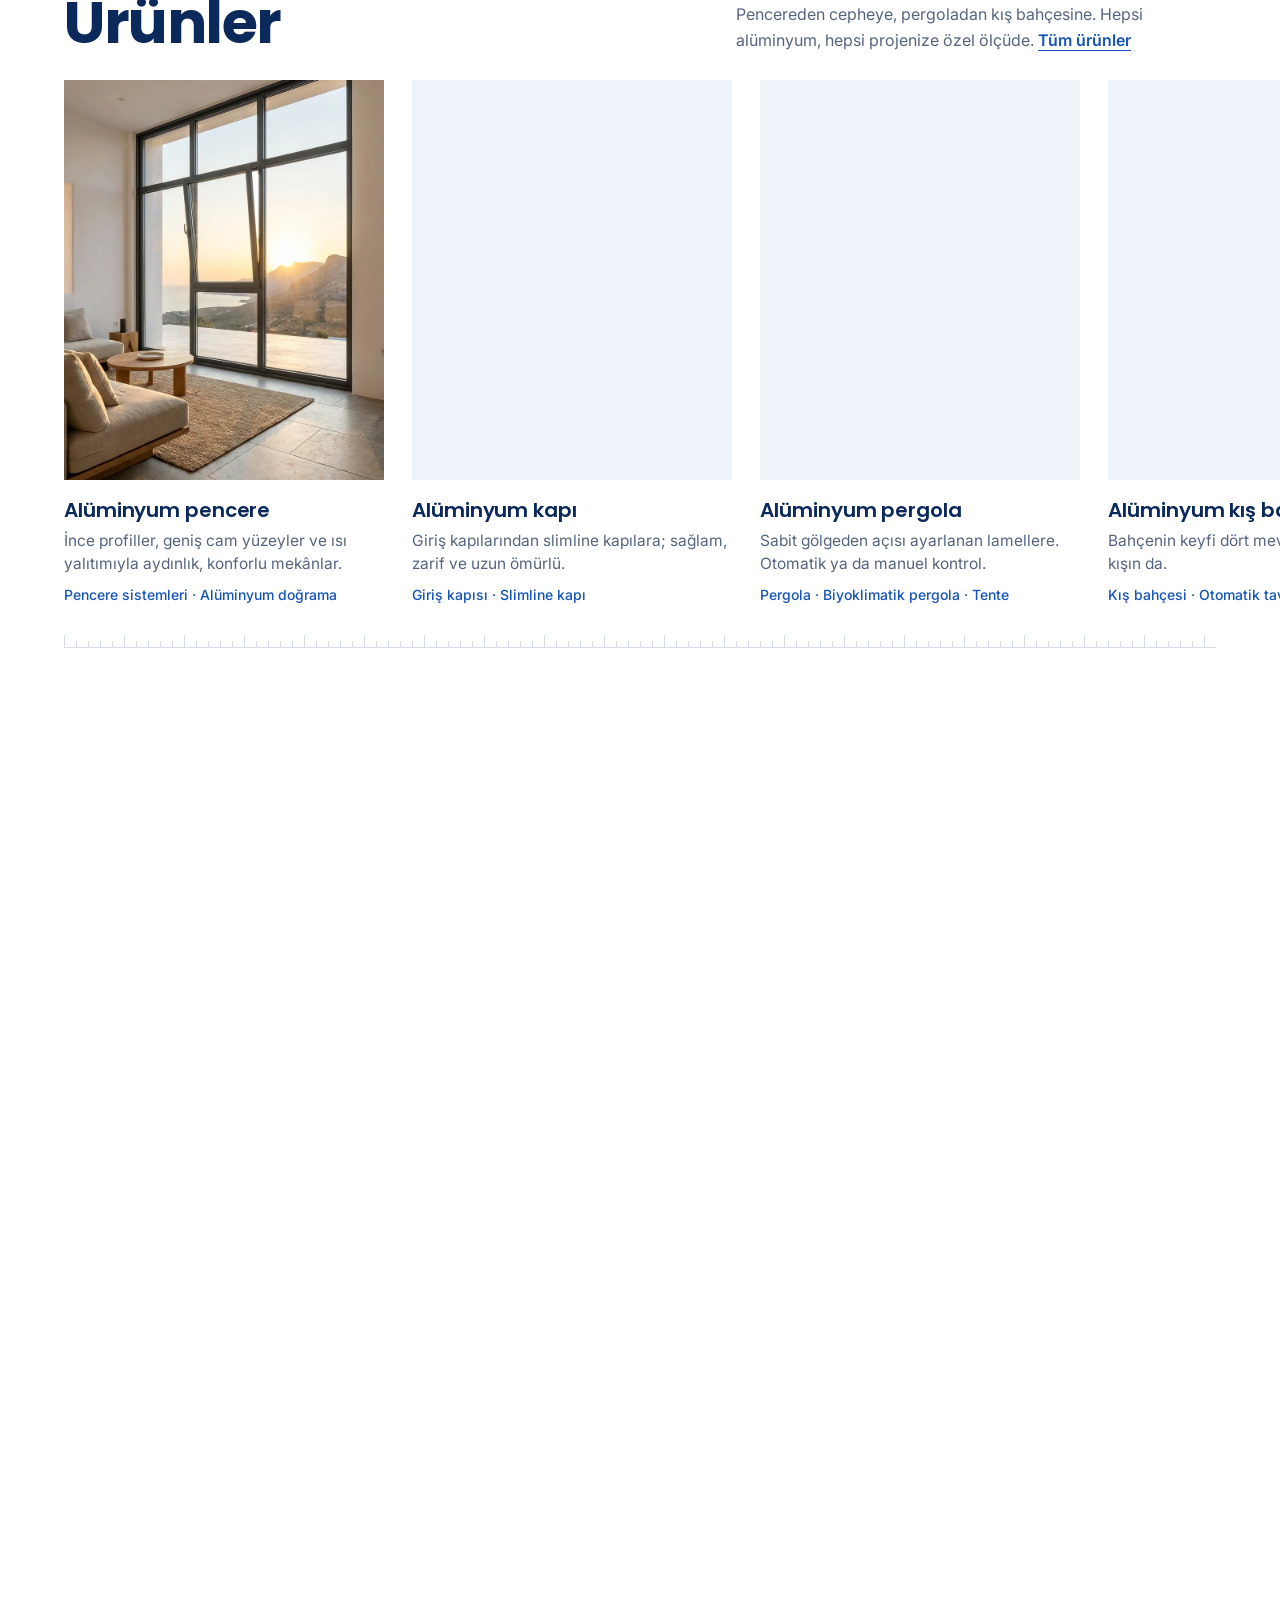
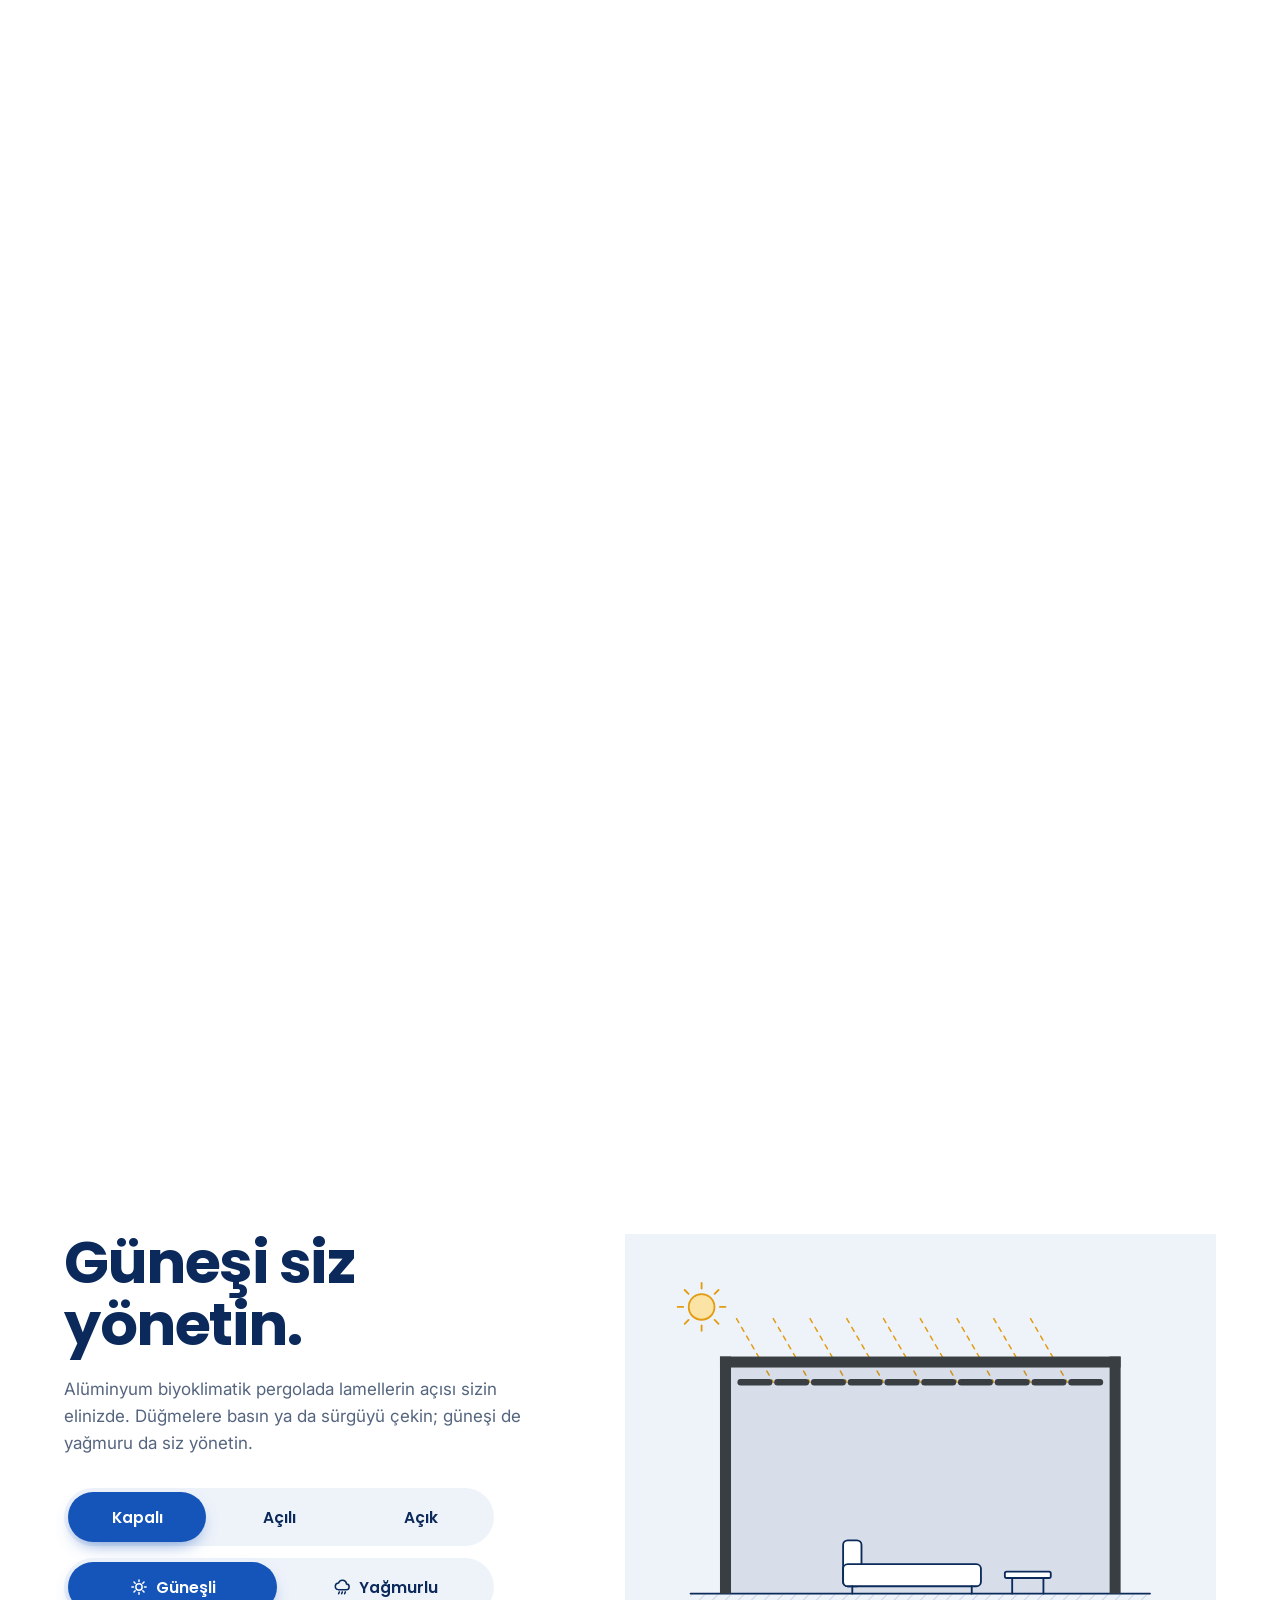
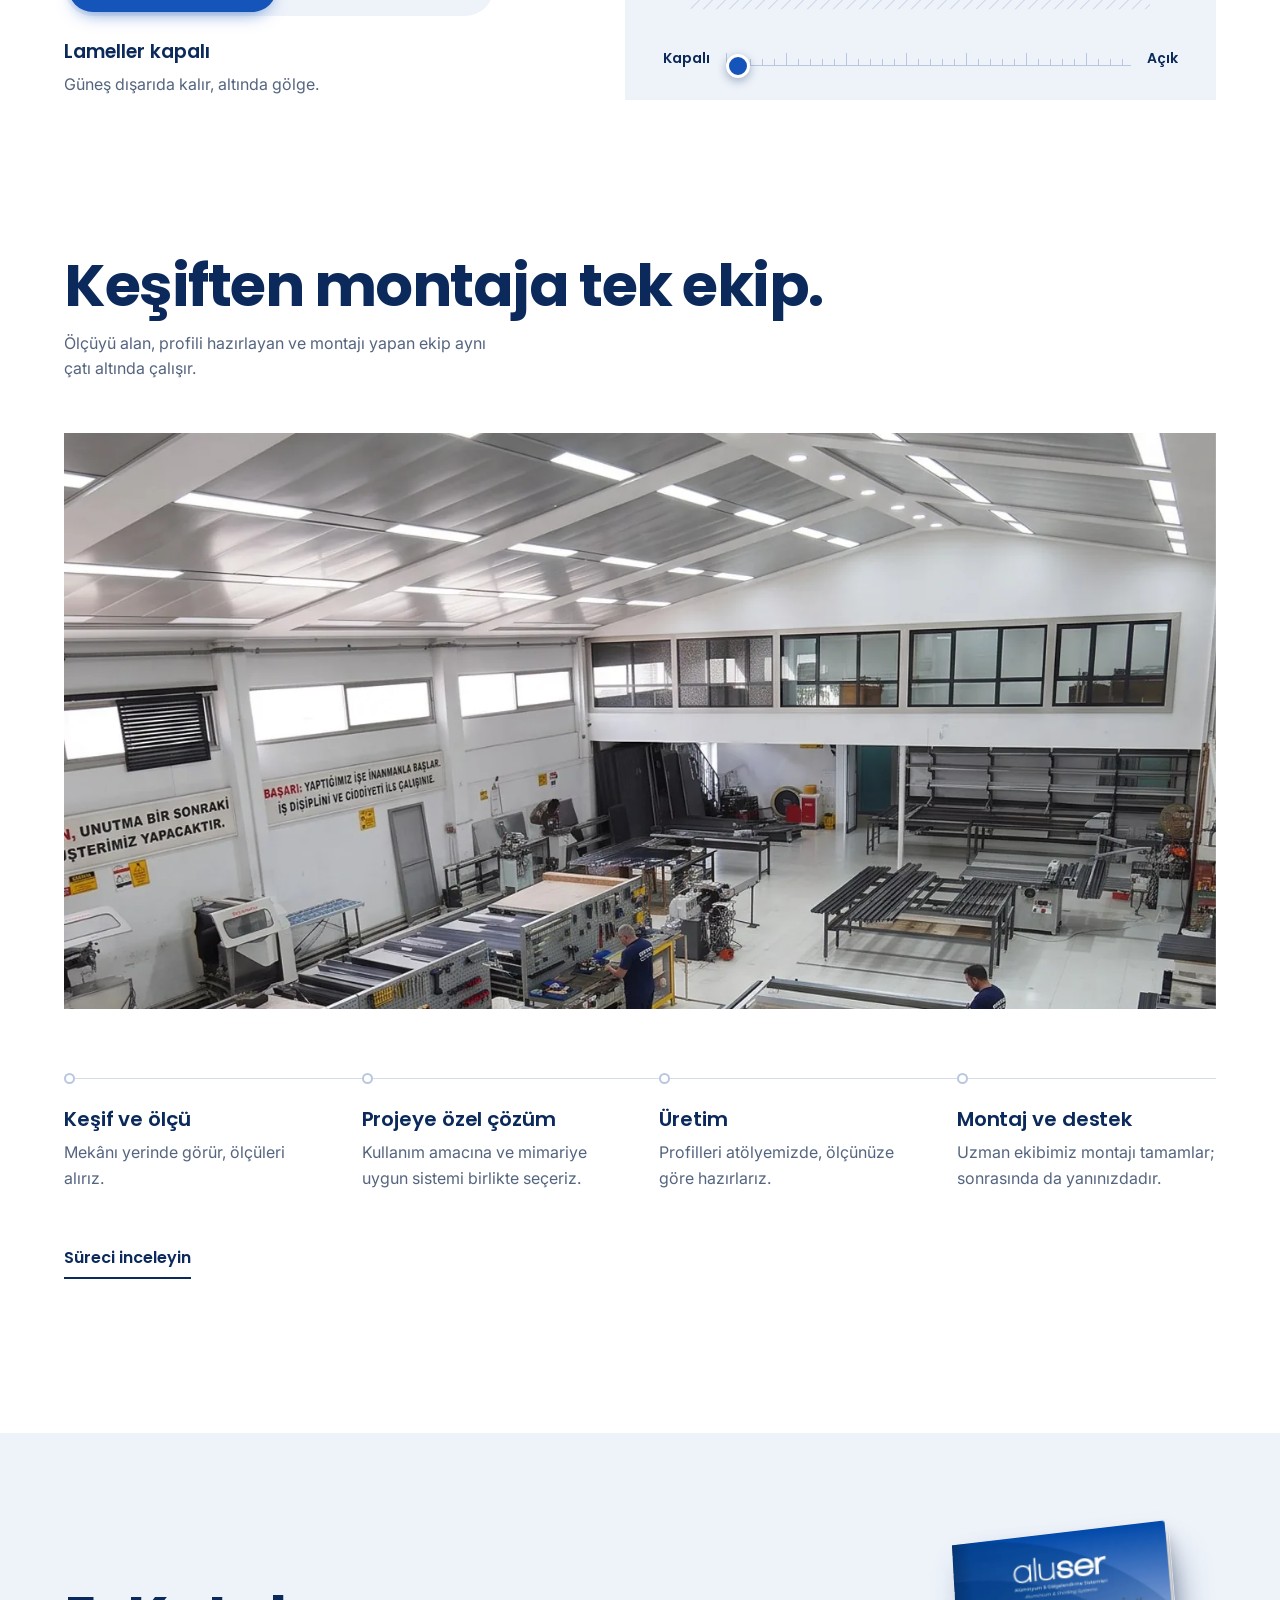
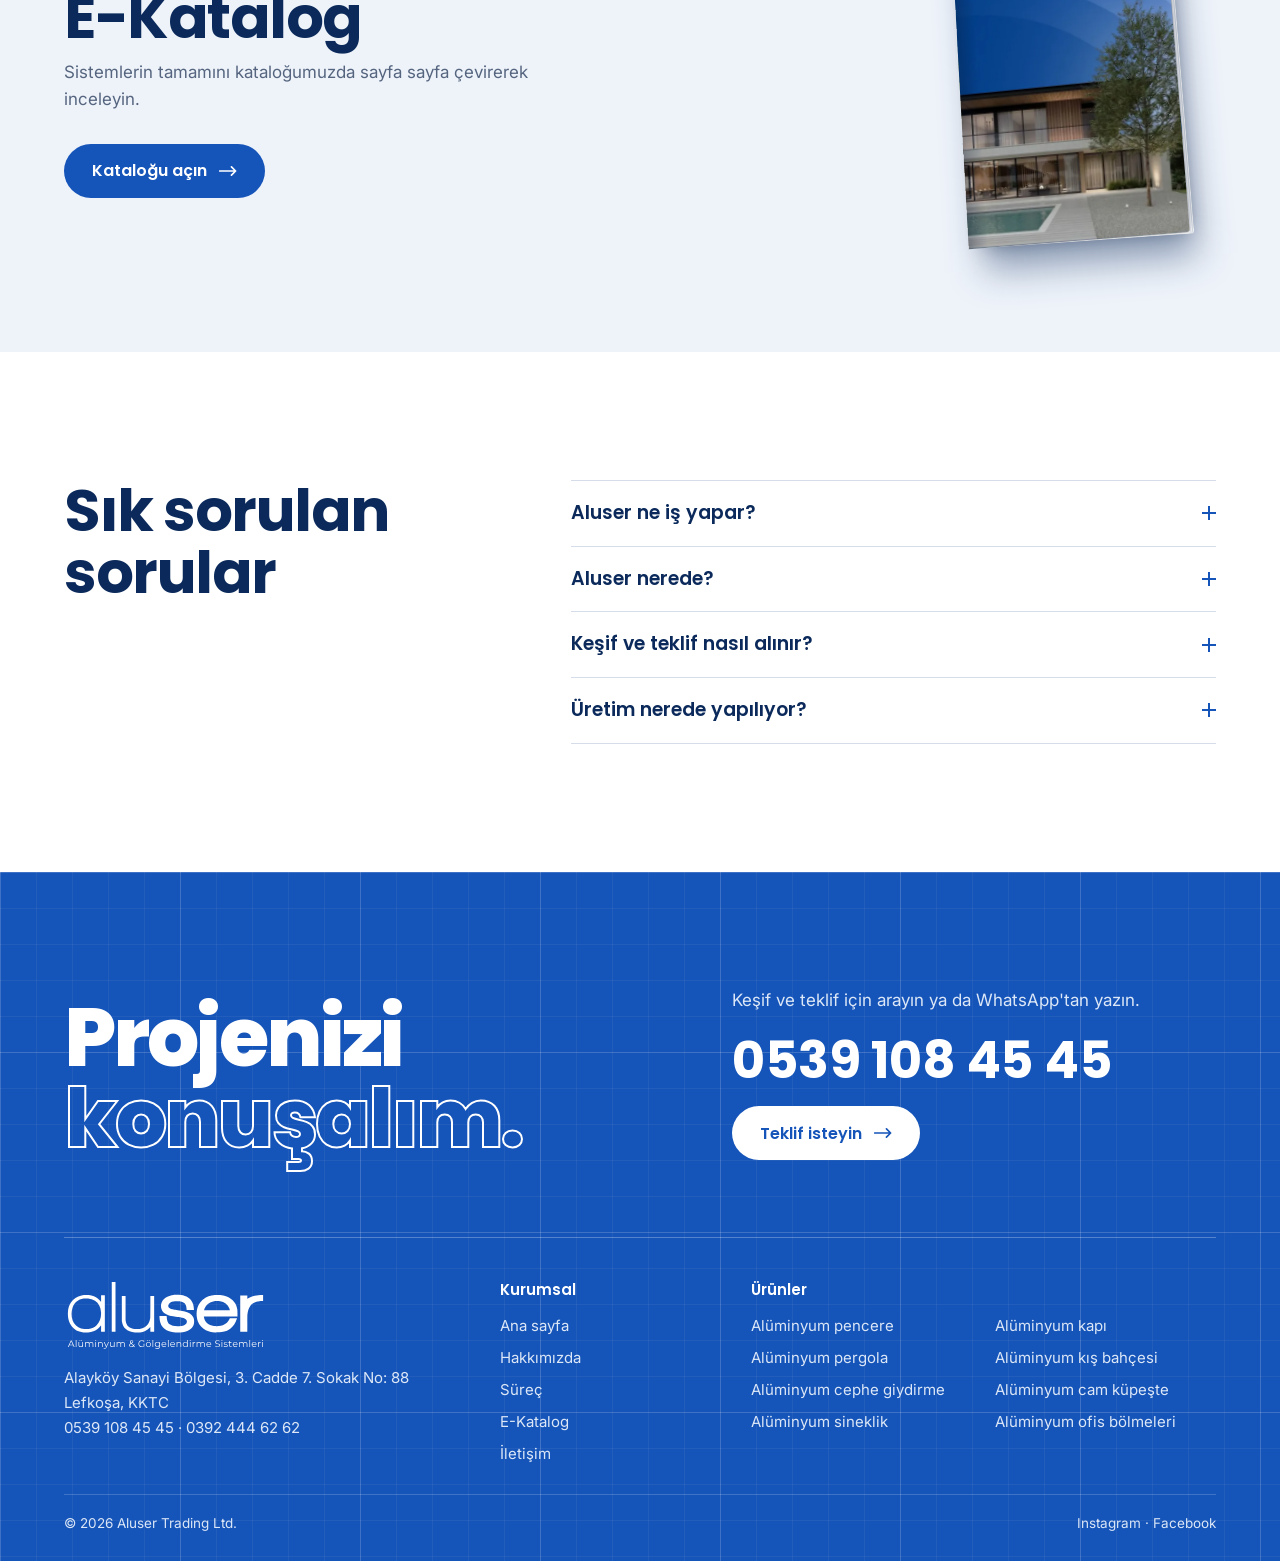
==== commit 53d8e75a: "Add files via upload" ====
--- a/index.html
+++ b/index.html
@@ -20,12 +20,19 @@
 <link rel="preconnect" href="https://fonts.googleapis.com">
 <link rel="preconnect" href="https://fonts.gstatic.com" crossorigin>
 <link rel="stylesheet" href="https://fonts.googleapis.com/css2?family=Inter:wght@400;500;600&family=Poppins:wght@500;600;700;800&display=swap">
-<link rel="stylesheet" href="css/site.css?v=202611191439">
+<link rel="stylesheet" href="css/site.css?v=202611251300">
 <link rel="preload" as="image" href="img/hero-kapi-1600.webp" imagesrcset="img/hero-kapi-1600.webp 1600w, img/hero-kapi-2560.webp 2560w" imagesizes="100vw" media="not all and (max-aspect-ratio: 3/5)">
 <link rel="preload" as="image" href="img/hero-kapi-m.webp" media="(max-aspect-ratio: 3/5)">
-<script>document.documentElement.className+=' js'</script>
+<script>document.documentElement.className+=' js';try{if(!sessionStorage.getItem('aluserIntro')&&!matchMedia('(prefers-reduced-motion: reduce)').matches)document.documentElement.className+=' intro-on'}catch(e){}</script>
 </head>
 <body>
+<div class="intro" id="intro" aria-hidden="true">
+  <video class="intro-v" muted playsinline preload="auto" poster="img/intro/acilis-poster.jpg" disablepictureinpicture>
+    <source media="(max-aspect-ratio: 1/1)" src="img/intro/acilis-kare.mp4" type="video/mp4">
+    <source src="img/intro/acilis.mp4" type="video/mp4">
+  </video>
+  <button class="intro-skip" type="button">Geç</button>
+</div>
 <header class="hdr">
   <div class="wrap hdr-in">
     <a class="logo" href="./" aria-label="Aluser, ana sayfa"><img src="img/aluser-logo-sloganli.svg" alt="aluser, Alüminyum ve Gölgelendirme Sistemleri" width="1637" height="581"></a>
@@ -222,6 +229,6 @@
   </div>
 </section>
 
-<script src="js/site.js?v=202611191439"></script>
+<script src="js/site.js?v=202611251300"></script>
 </body>
 </html>
--- a/css/site.css
+++ b/css/site.css
@@ -617,3 +617,16 @@
   .hint i::after{animation:none}
   .card img,.btn svg{transition:none}
 }
+
+.quote,.field{grid-template-columns:minmax(0,1fr)}
+@media (max-width:360px){.quote .btn{padding-left:16px;padding-right:16px;font-size:15px}}
+
+/* Açılış videosu (yalnızca ana sayfa, oturumda bir kez) */
+.intro{display:none}
+.intro-on .intro{display:block;position:fixed;inset:0;z-index:200;background:#0A2A63;opacity:1;transition:opacity .7s ease}
+.intro-on body{overflow:hidden}
+.intro-v{position:absolute;inset:0;width:100%;height:100%;object-fit:cover;display:block}
+@media (max-aspect-ratio:1/1){.intro-v{object-fit:contain}}
+.intro-skip{position:absolute;right:max(20px,env(safe-area-inset-right));bottom:max(22px,env(safe-area-inset-bottom));font:600 15px/1 Poppins,Inter,sans-serif;color:#fff;background:rgba(10,42,99,.55);border:1.5px solid rgba(255,255,255,.7);border-radius:999px;padding:13px 22px;cursor:pointer;-webkit-backdrop-filter:blur(6px);backdrop-filter:blur(6px)}
+.intro-skip:hover,.intro-skip:focus-visible{background:#1554B8;border-color:#fff;outline:0}
+.intro.out{opacity:0;pointer-events:none}
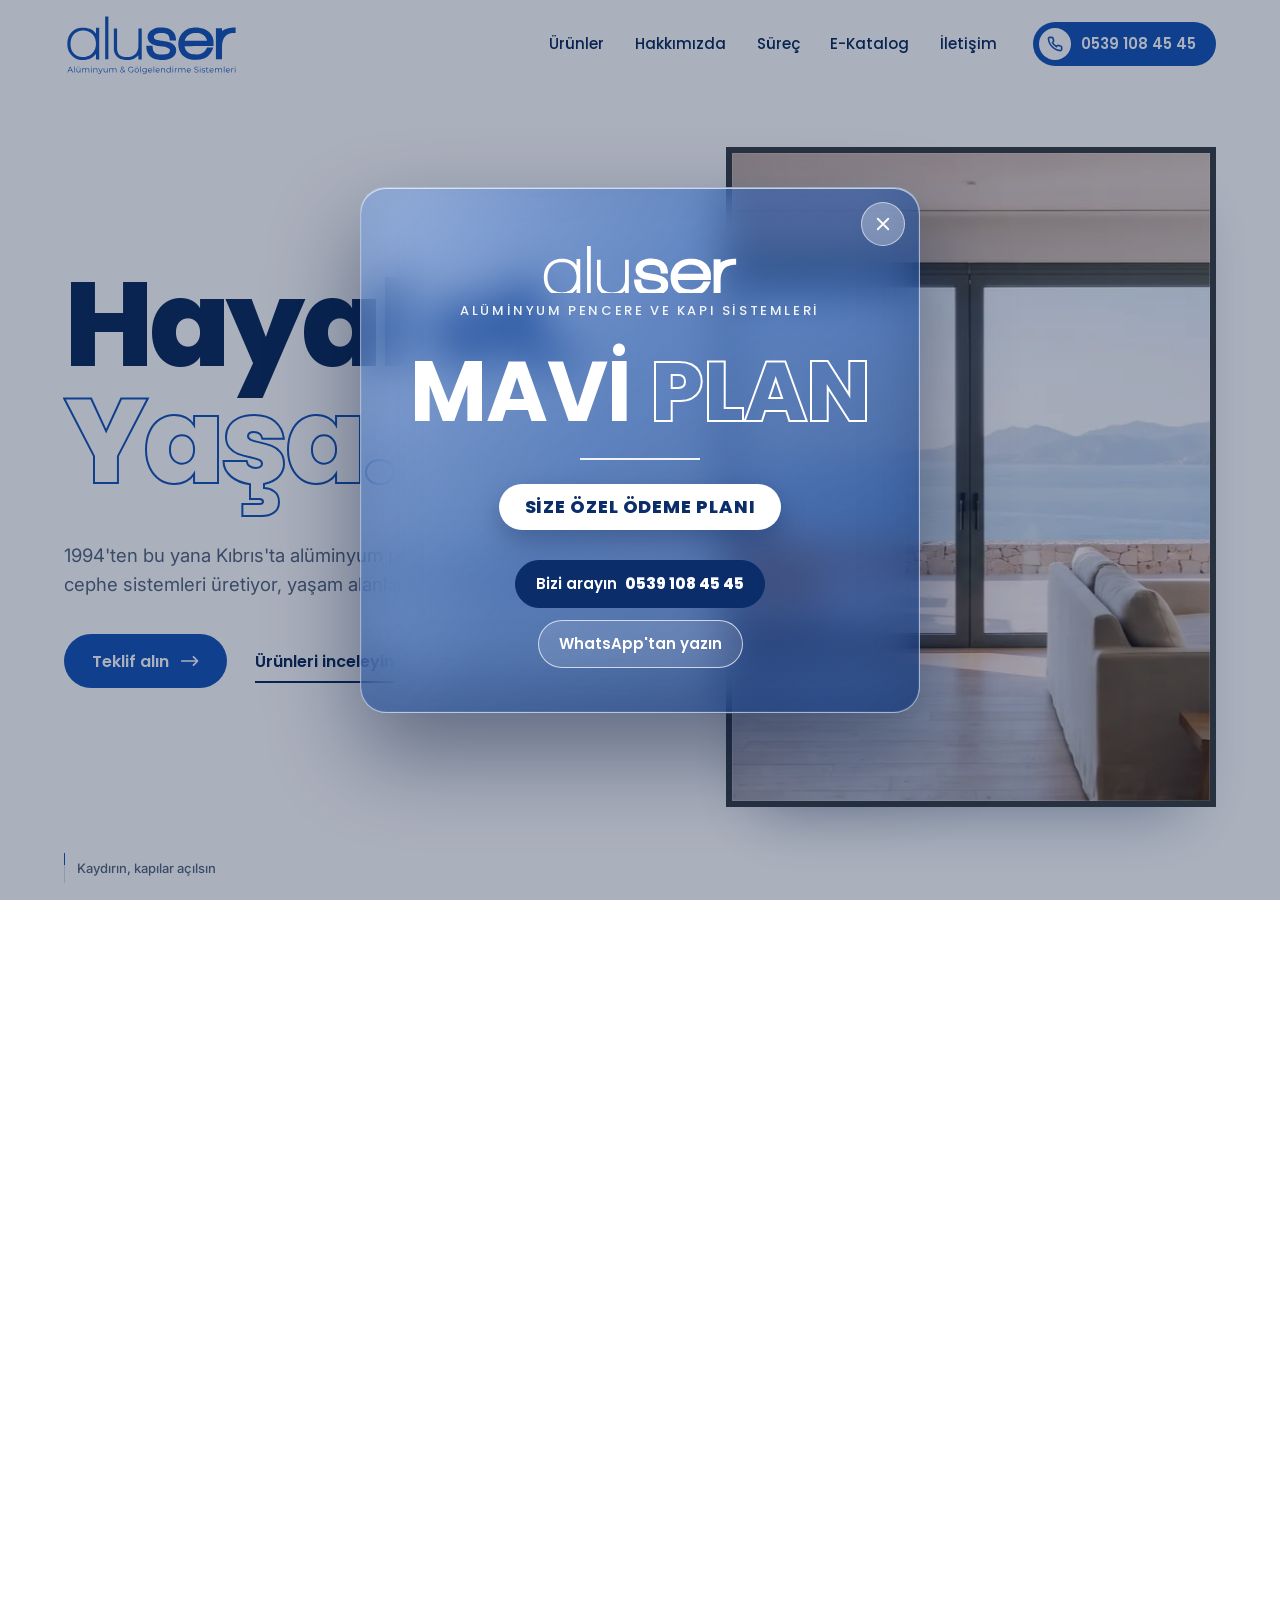
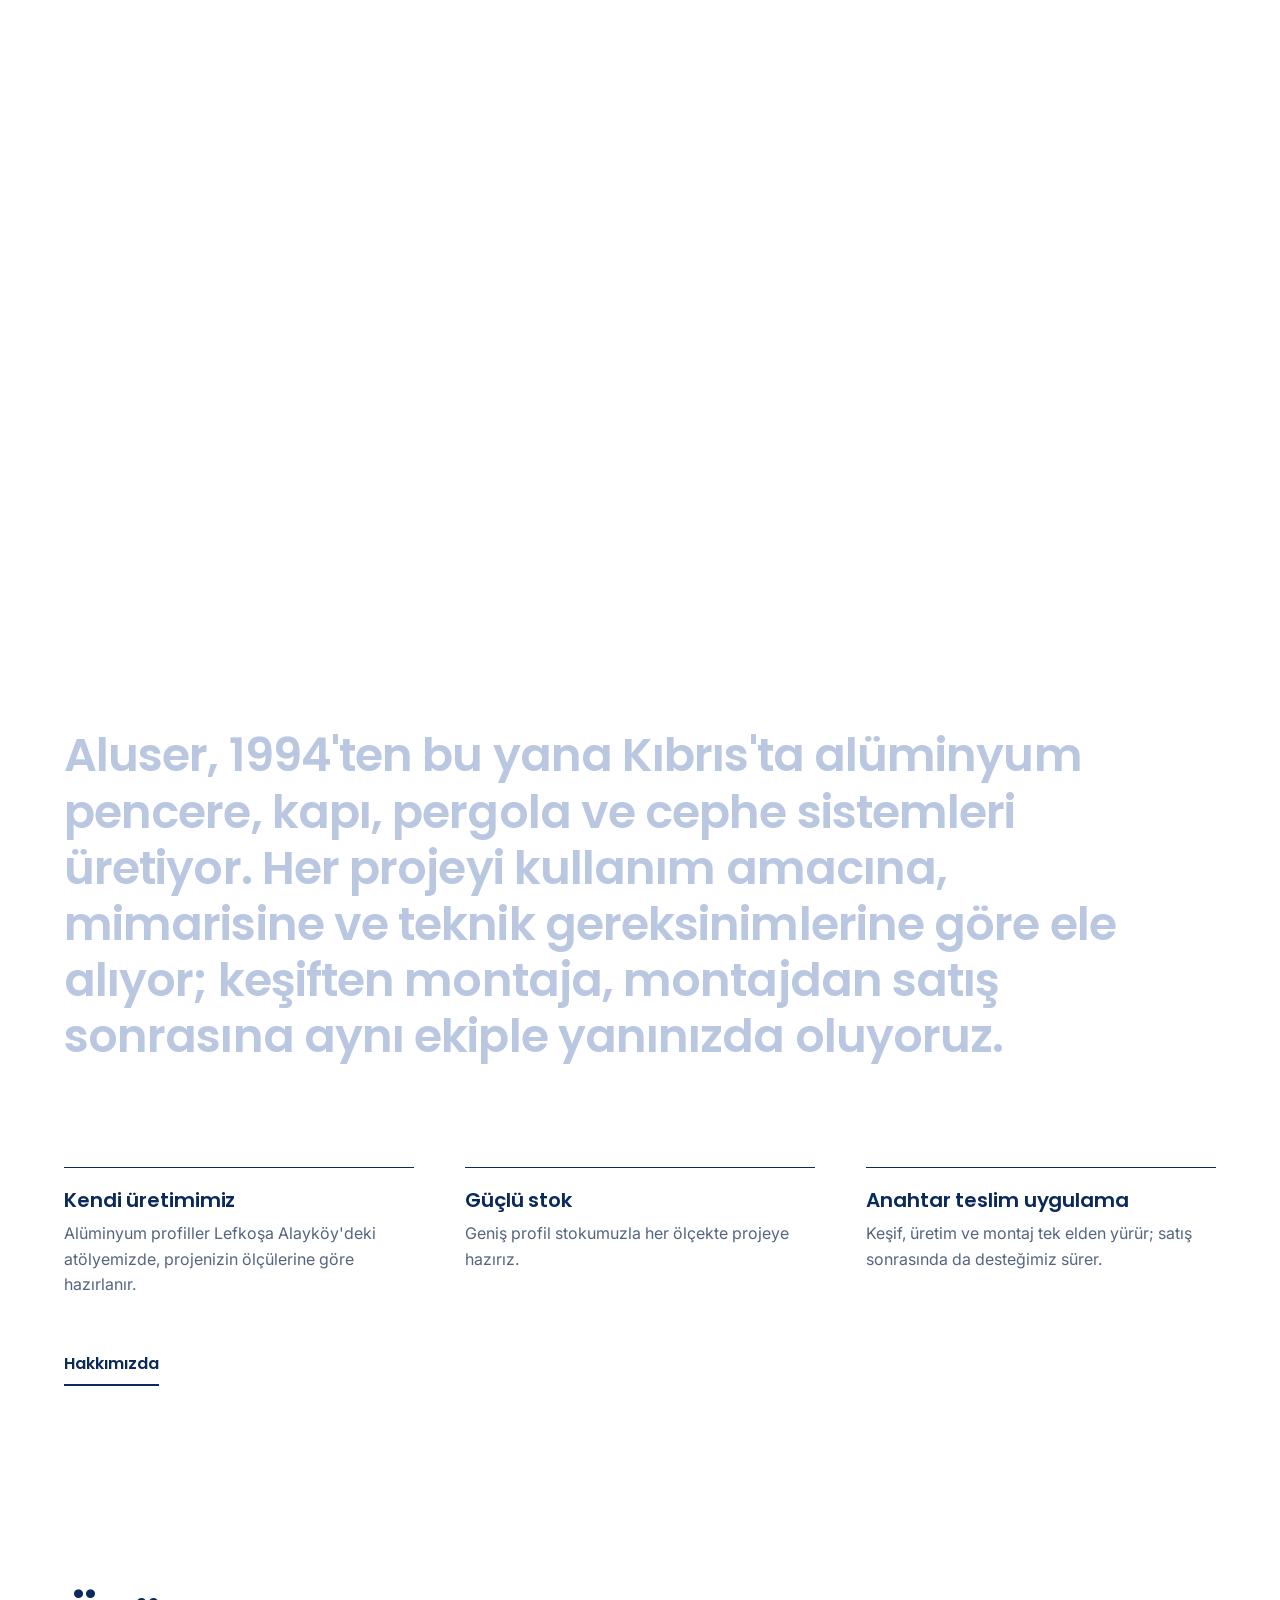
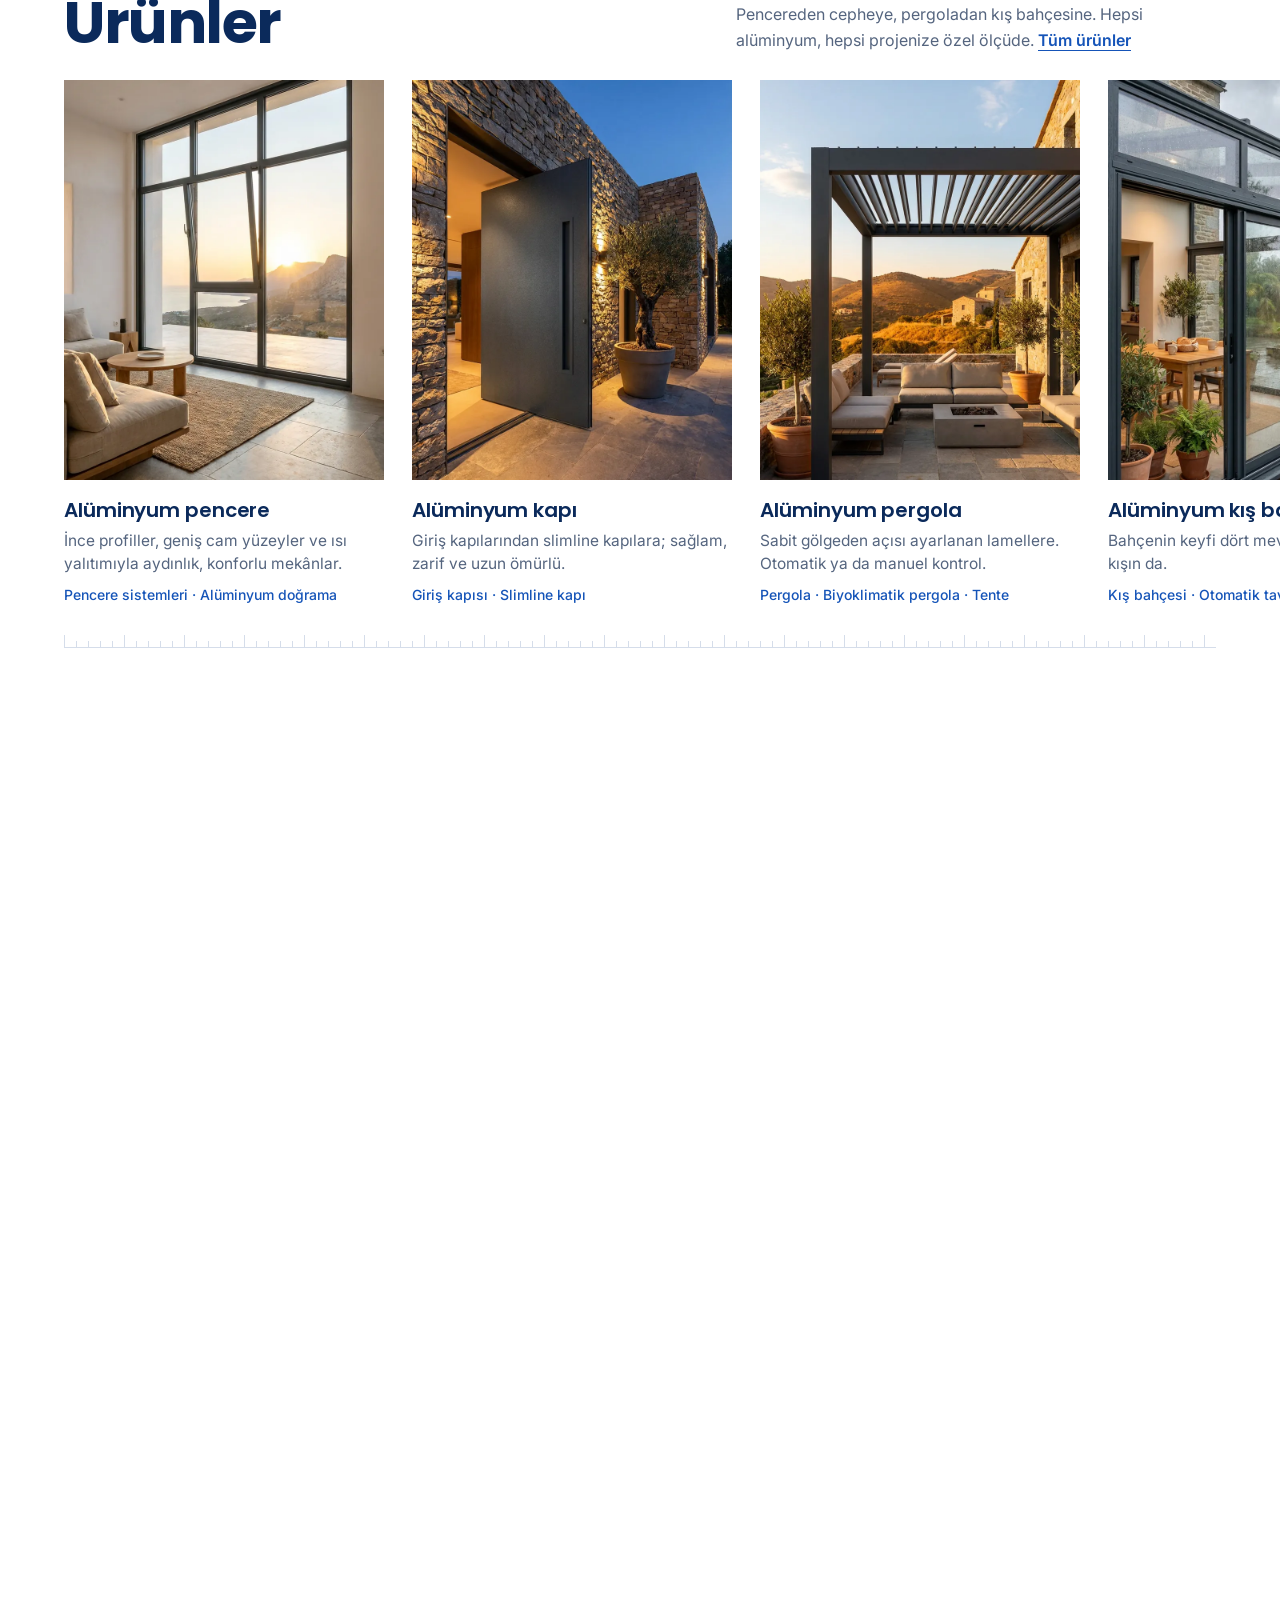
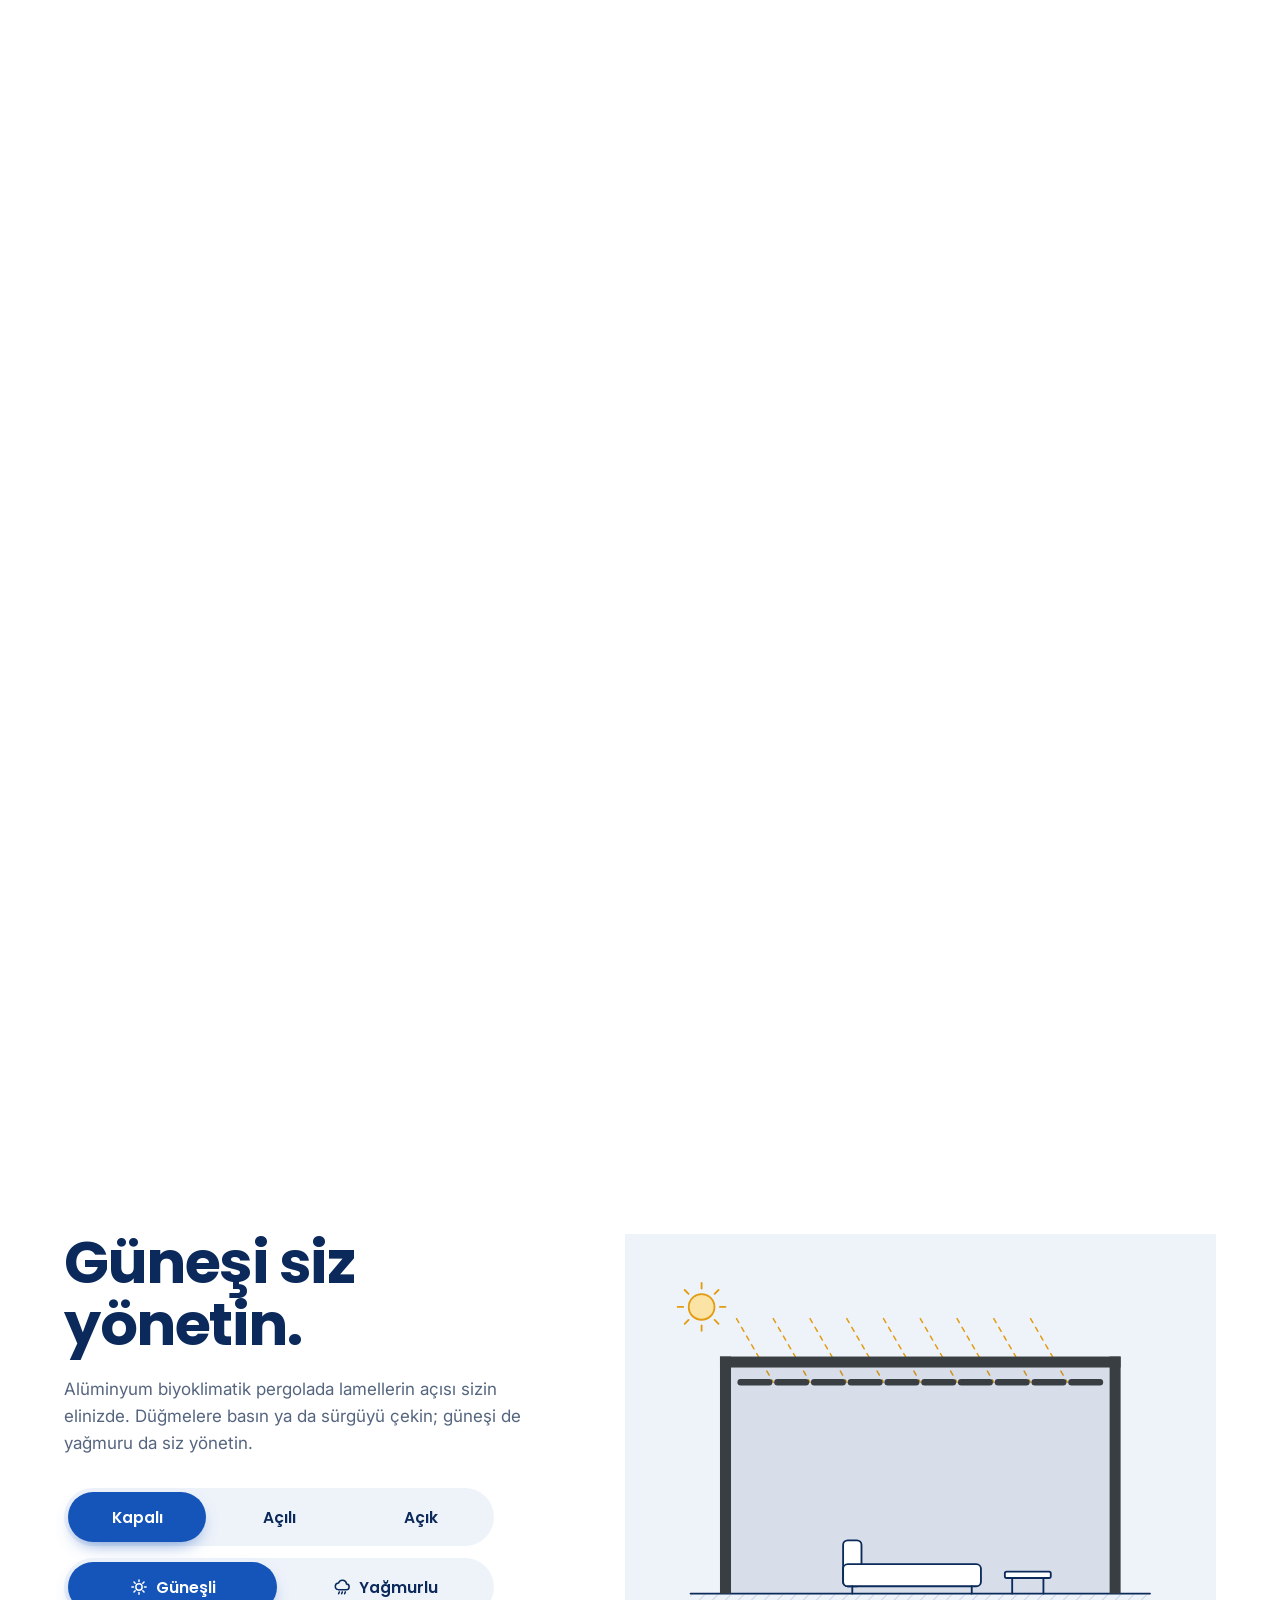
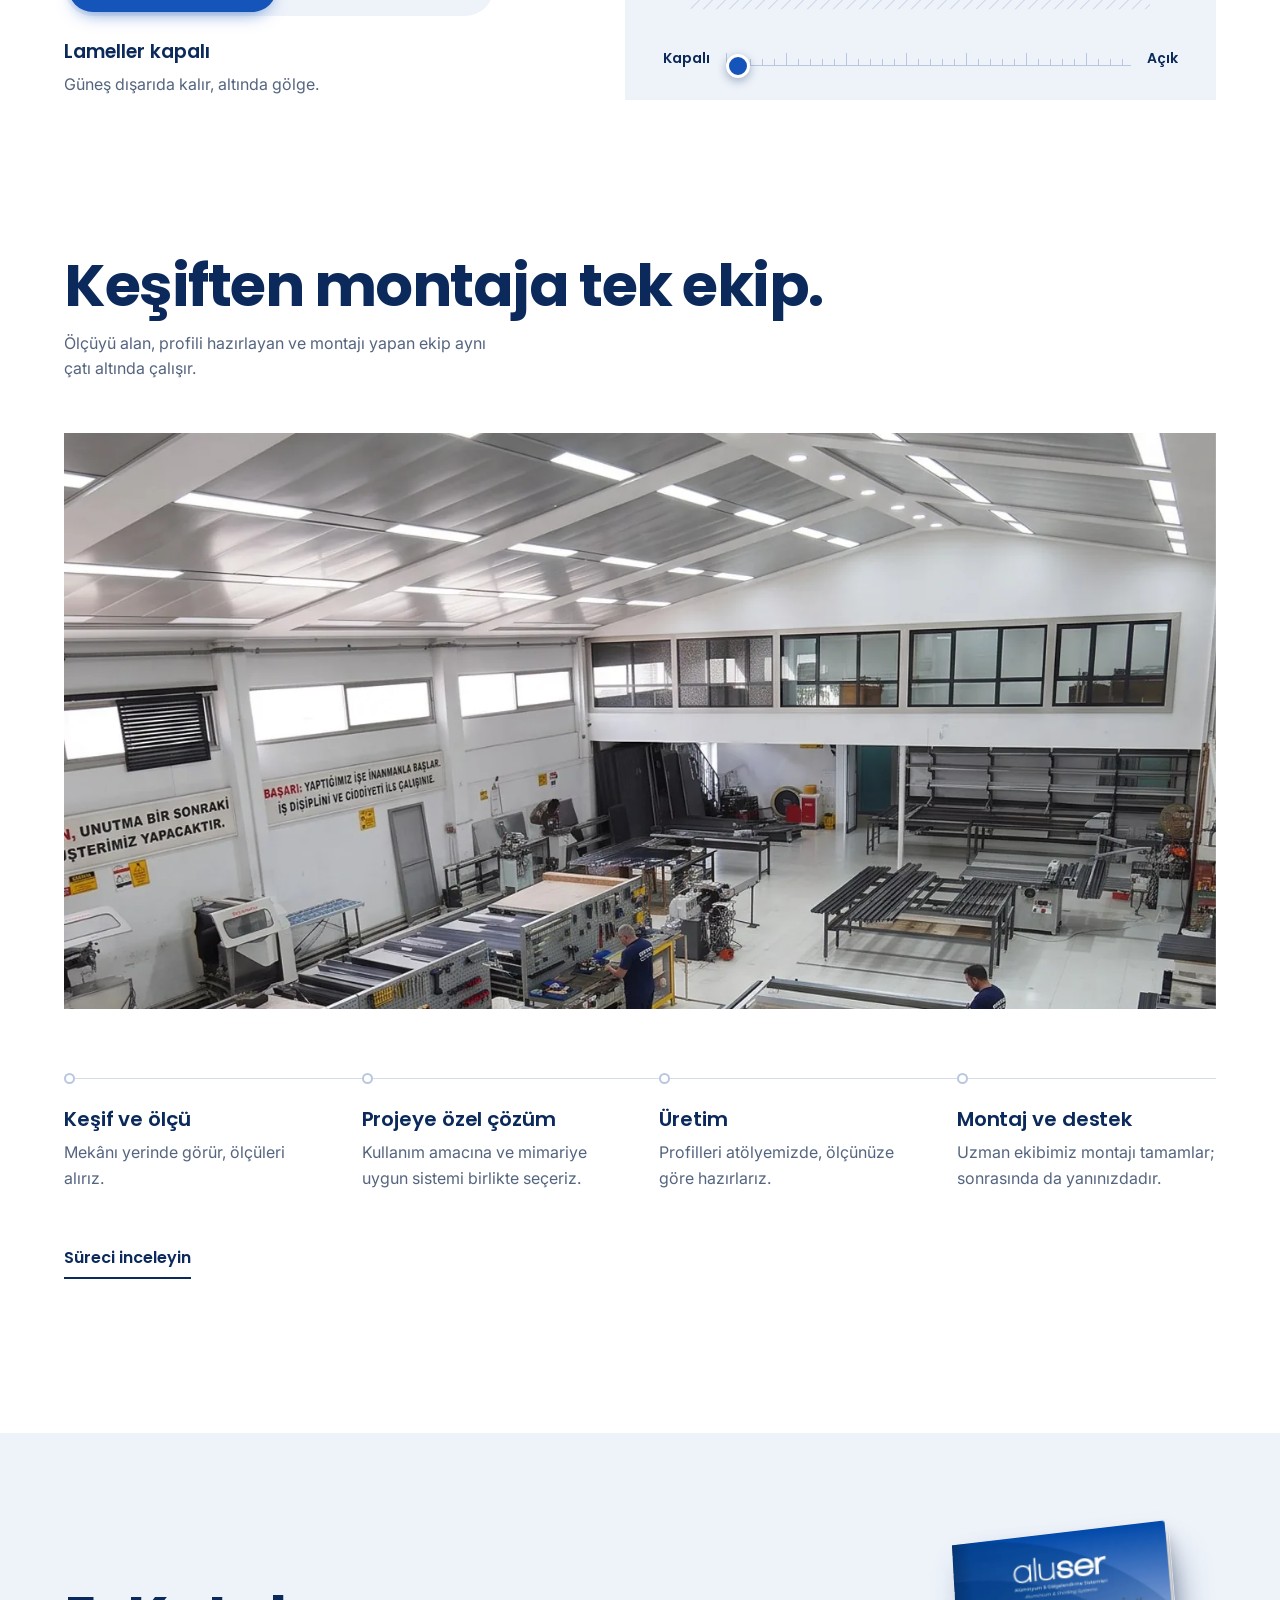
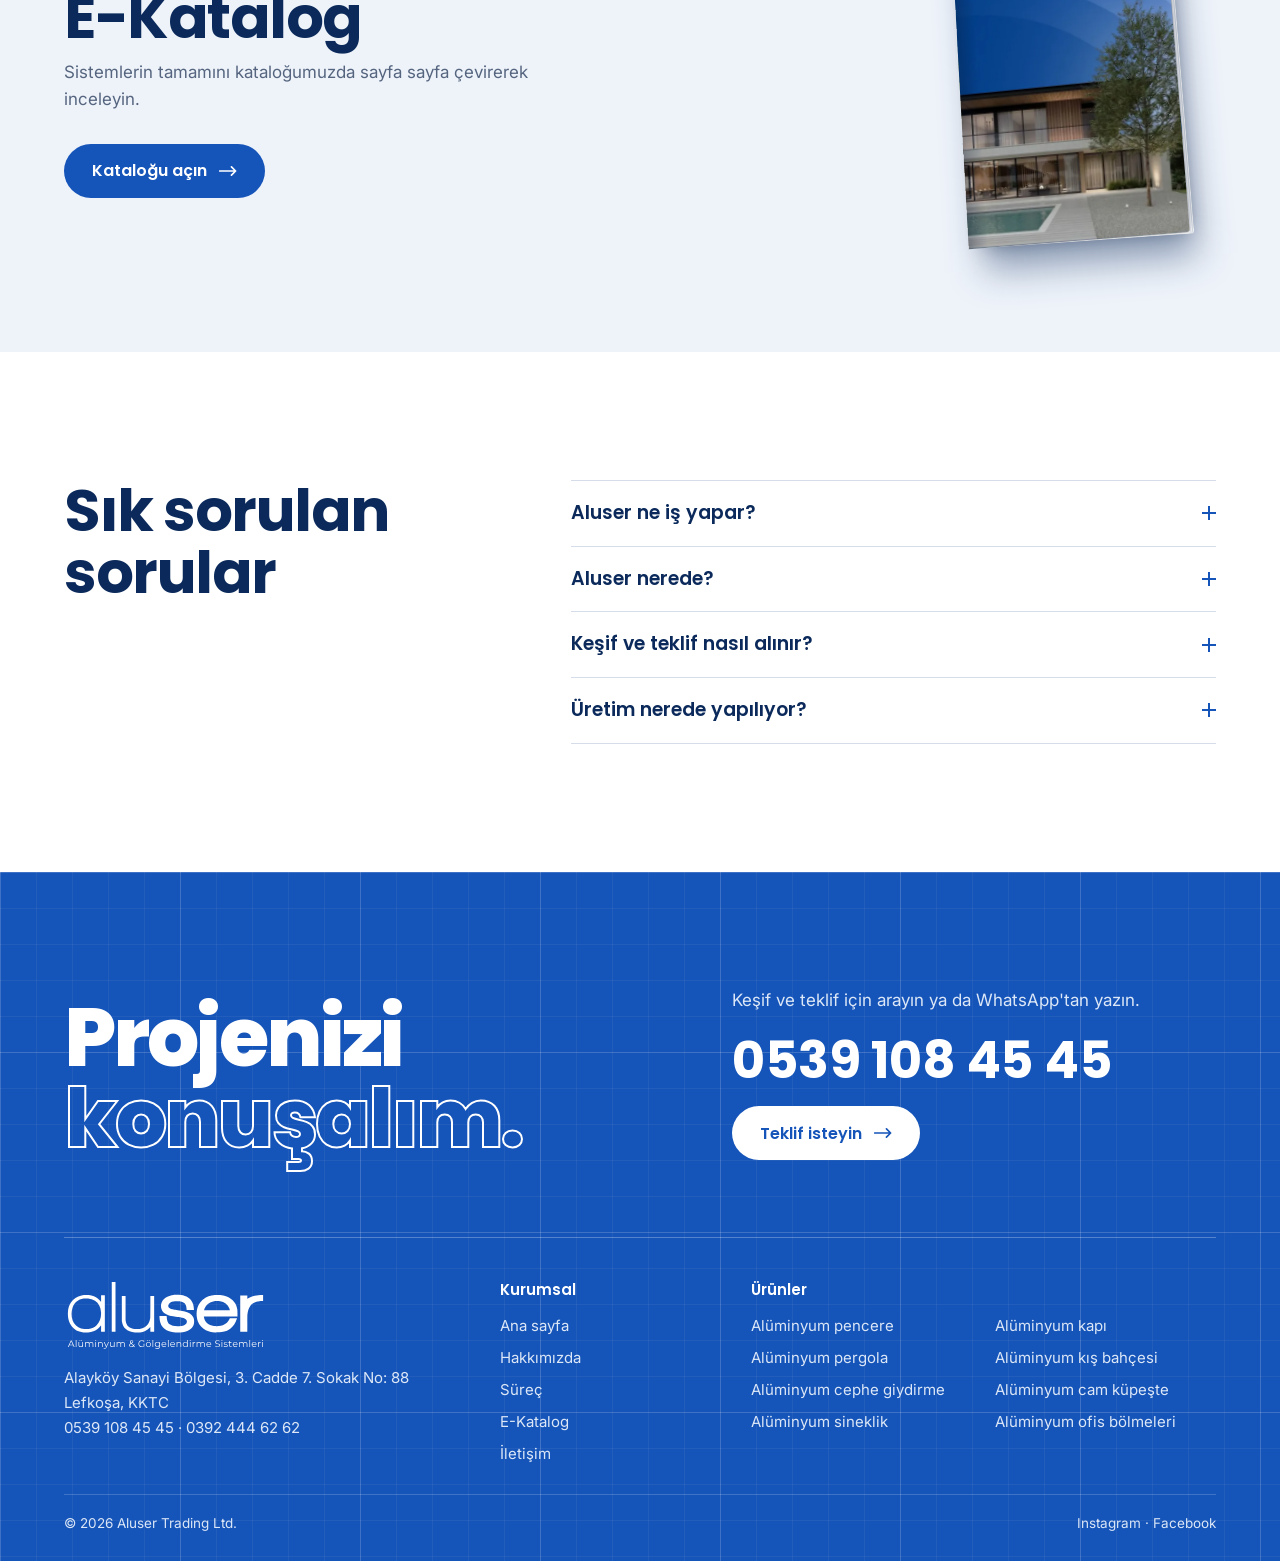
==== commit e40a910b: "Açılış videosu yerine buzlu cam Mavi Plan pop-up'ı Co-Authored-By: Claude Fable 5.2 <noreply@anthrop" ====
--- a/index.html
+++ b/index.html
@@ -20,18 +20,25 @@
 <link rel="preconnect" href="https://fonts.googleapis.com">
 <link rel="preconnect" href="https://fonts.gstatic.com" crossorigin>
 <link rel="stylesheet" href="https://fonts.googleapis.com/css2?family=Inter:wght@400;500;600&family=Poppins:wght@500;600;700;800&display=swap">
-<link rel="stylesheet" href="css/site.css?v=202611251300">
+<link rel="stylesheet" href="css/site.css?v=202611251500">
 <link rel="preload" as="image" href="img/hero-kapi-1600.webp" imagesrcset="img/hero-kapi-1600.webp 1600w, img/hero-kapi-2560.webp 2560w" imagesizes="100vw" media="not all and (max-aspect-ratio: 3/5)">
 <link rel="preload" as="image" href="img/hero-kapi-m.webp" media="(max-aspect-ratio: 3/5)">
-<script>document.documentElement.className+=' js';try{if(!sessionStorage.getItem('aluserIntro')&&!matchMedia('(prefers-reduced-motion: reduce)').matches)document.documentElement.className+=' intro-on'}catch(e){}</script>
+<script>document.documentElement.className+=' js'</script>
 </head>
 <body>
-<div class="intro" id="intro" aria-hidden="true">
-  <video class="intro-v" muted playsinline preload="auto" poster="img/intro/acilis-poster.jpg" disablepictureinpicture>
-    <source media="(max-aspect-ratio: 1/1)" src="img/intro/acilis-kare.mp4" type="video/mp4">
-    <source src="img/intro/acilis.mp4" type="video/mp4">
-  </video>
-  <button class="intro-skip" type="button">Geç</button>
+<div class="mp" id="mp" role="dialog" aria-modal="true" aria-labelledby="mp-t" hidden>
+  <div class="mp-glass">
+    <button class="mp-x" type="button" aria-label="Kapat"><svg width="18" height="18" viewBox="0 0 24 24" fill="none" stroke="currentColor" stroke-width="2.4" stroke-linecap="round" aria-hidden="true"><path d="M5 5l14 14M19 5L5 19"></path></svg></button>
+    <div class="mp-logo"><img src="img/aluser-logo-beyaz.svg" alt="aluser"></div>
+    <p class="mp-sub">Alüminyum Pencere ve Kapı Sistemleri</p>
+    <h2 class="mp-t" id="mp-t"><b>MAVİ</b> <span>PLAN</span></h2>
+    <i class="mp-line" aria-hidden="true"></i>
+    <p class="mp-pill">Size Özel Ödeme Planı</p>
+    <div class="mp-cta">
+      <a class="mp-btn mp-call" href="tel:+905391084545">Bizi arayın <b>0539 108 45 45</b></a>
+      <a class="mp-btn mp-wa" href="https://wa.me/905391084545?text=Merhaba%2C%20Mavi%20Plan%20hakk%C4%B1nda%20bilgi%20almak%20istiyorum." target="_blank" rel="noopener">WhatsApp'tan yazın</a>
+    </div>
+  </div>
 </div>
 <header class="hdr">
   <div class="wrap hdr-in">
@@ -229,6 +236,6 @@
   </div>
 </section>
 
-<script src="js/site.js?v=202611251300"></script>
+<script src="js/site.js?v=202611251500"></script>
 </body>
 </html>
--- a/css/site.css
+++ b/css/site.css
@@ -621,12 +621,37 @@
 .quote,.field{grid-template-columns:minmax(0,1fr)}
 @media (max-width:360px){.quote .btn{padding-left:16px;padding-right:16px;font-size:15px}}
 
-/* Açılış videosu (yalnızca ana sayfa, oturumda bir kez) */
-.intro{display:none}
-.intro-on .intro{display:block;position:fixed;inset:0;z-index:200;background:#0A2A63;opacity:1;transition:opacity .7s ease}
-.intro-on body{overflow:hidden}
-.intro-v{position:absolute;inset:0;width:100%;height:100%;object-fit:cover;display:block}
-@media (max-aspect-ratio:1/1){.intro-v{object-fit:contain}}
-.intro-skip{position:absolute;right:max(20px,env(safe-area-inset-right));bottom:max(22px,env(safe-area-inset-bottom));font:600 15px/1 Poppins,Inter,sans-serif;color:#fff;background:rgba(10,42,99,.55);border:1.5px solid rgba(255,255,255,.7);border-radius:999px;padding:13px 22px;cursor:pointer;-webkit-backdrop-filter:blur(6px);backdrop-filter:blur(6px)}
-.intro-skip:hover,.intro-skip:focus-visible{background:#1554B8;border-color:#fff;outline:0}
-.intro.out{opacity:0;pointer-events:none}
+/* Mavi Plan açılış penceresi: sitenin üzerinde buzlu cam */
+.mp[hidden]{display:none}
+.mp{position:fixed;inset:0;z-index:200;display:grid;place-items:center;padding:20px;background:rgba(6,24,60,.34);opacity:0;transition:opacity .45s ease;overflow:auto}
+.mp.on{opacity:1}
+.mp-glass{position:relative;width:min(560px,100%);padding:clamp(34px,6vw,54px) clamp(22px,5vw,48px) clamp(28px,5vw,44px);text-align:center;color:#fff;border-radius:26px;overflow:hidden;
+  background:linear-gradient(145deg,rgba(40,110,225,.42) 0%,rgba(21,84,184,.5) 46%,rgba(10,52,128,.62) 100%);
+  -webkit-backdrop-filter:blur(22px) saturate(150%);backdrop-filter:blur(22px) saturate(150%);
+  border:1.5px solid rgba(255,255,255,.5);
+  box-shadow:0 40px 90px rgba(4,20,60,.45),inset 0 1px 0 rgba(255,255,255,.65),inset 0 0 0 1px rgba(255,255,255,.08),inset 0 -30px 60px rgba(6,30,84,.25);
+  transform:translateY(26px) scale(.94);opacity:0;transition:transform .7s cubic-bezier(.16,1,.3,1) .08s,opacity .5s ease .08s}
+.mp.on .mp-glass{transform:none;opacity:1}
+.mp-glass:before{content:"";position:absolute;inset:0;pointer-events:none;background:linear-gradient(118deg,rgba(255,255,255,.26) 0%,rgba(255,255,255,.07) 26%,rgba(255,255,255,0) 44%)}
+.mp-glass:after{content:"";position:absolute;top:-30%;bottom:-30%;left:-45%;width:34%;pointer-events:none;background:linear-gradient(90deg,rgba(255,255,255,0),rgba(255,255,255,.3),rgba(255,255,255,0));transform:skewX(-18deg)}
+.mp.on .mp-glass:after{animation:mp-sheen 1.5s cubic-bezier(.4,0,.2,1) .55s 1 both}
+@keyframes mp-sheen{to{left:125%}}
+.mp-glass>*{position:relative;z-index:1}
+.mp-x{position:absolute!important;top:14px;right:14px;width:44px;height:44px;display:grid;place-items:center;border-radius:50%;border:1.5px solid rgba(255,255,255,.55);background:rgba(255,255,255,.14);color:#fff;cursor:pointer;transition:background .2s}
+.mp-x:hover,.mp-x:focus-visible{background:rgba(255,255,255,.3);outline:0}
+.mp-logo{width:clamp(150px,34vw,200px);margin:0 auto;overflow:hidden;aspect-ratio:1637/420}
+.mp-logo img{display:block;width:100%;height:auto}
+.mp-sub{margin-top:10px;font:500 clamp(10.5px,2.6vw,13px)/1.3 Poppins,Inter,sans-serif;letter-spacing:.2em;text-transform:uppercase;color:rgba(255,255,255,.92)}
+.mp-t{margin-top:clamp(20px,4vw,30px);font:800 clamp(46px,13vw,84px)/1 Poppins,Inter,sans-serif;letter-spacing:-.01em;display:flex;flex-wrap:wrap;justify-content:center;gap:0 .22em;color:#fff}
+.mp-t span{color:transparent;-webkit-text-stroke:2px #fff}
+.mp-line{display:block;width:120px;height:2px;margin:clamp(18px,3.4vw,24px) auto;background:rgba(255,255,255,.9)}
+.mp-pill{display:inline-block;padding:13px 26px;border-radius:999px;background:#fff;color:#0B2E6B;font:800 clamp(14px,3.6vw,18px)/1.15 Poppins,Inter,sans-serif;letter-spacing:.05em;text-transform:uppercase;box-shadow:0 10px 26px rgba(4,20,60,.28)}
+.mp-cta{margin-top:clamp(22px,4vw,30px);display:flex;flex-wrap:wrap;justify-content:center;gap:12px}
+.mp-btn{display:inline-flex;align-items:center;gap:8px;min-height:48px;padding:12px 20px;border-radius:999px;font:600 15px/1.2 Poppins,Inter,sans-serif;text-decoration:none;color:#fff;border:1.5px solid rgba(255,255,255,.7);background:rgba(255,255,255,.12);transition:background .2s,color .2s}
+.mp-btn b{font-weight:800;white-space:nowrap}
+.mp-call{background:#0B2E6B;border-color:#0B2E6B}
+.mp-btn{white-space:nowrap}
+@media (max-width:360px){.mp-btn{font-size:14px;padding:12px 16px}}
+.mp-btn:hover,.mp-btn:focus-visible{background:#fff;color:#0B2E6B;border-color:#fff;outline:0}
+.mp-open body{overflow:hidden}
+@media (prefers-reduced-motion:reduce){.mp,.mp-glass{transition:none}.mp.on .mp-glass:after{animation:none}}
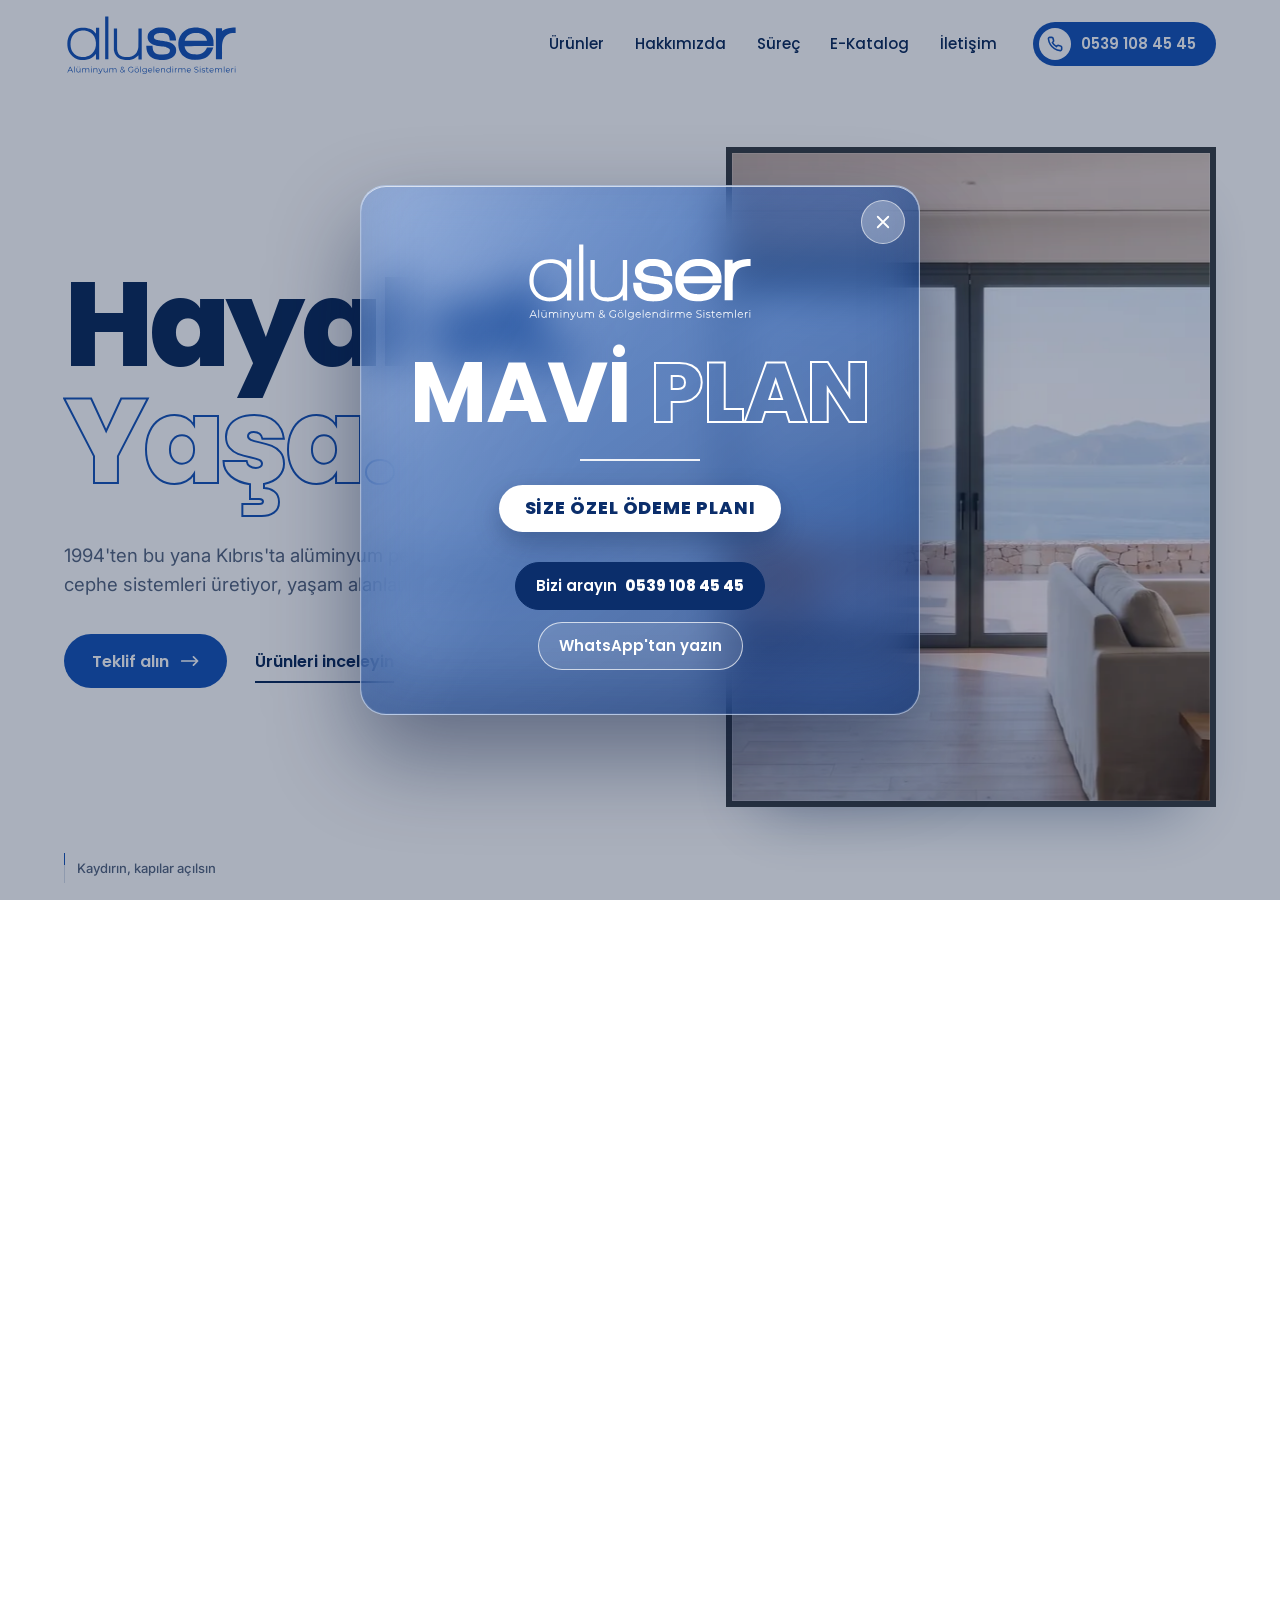
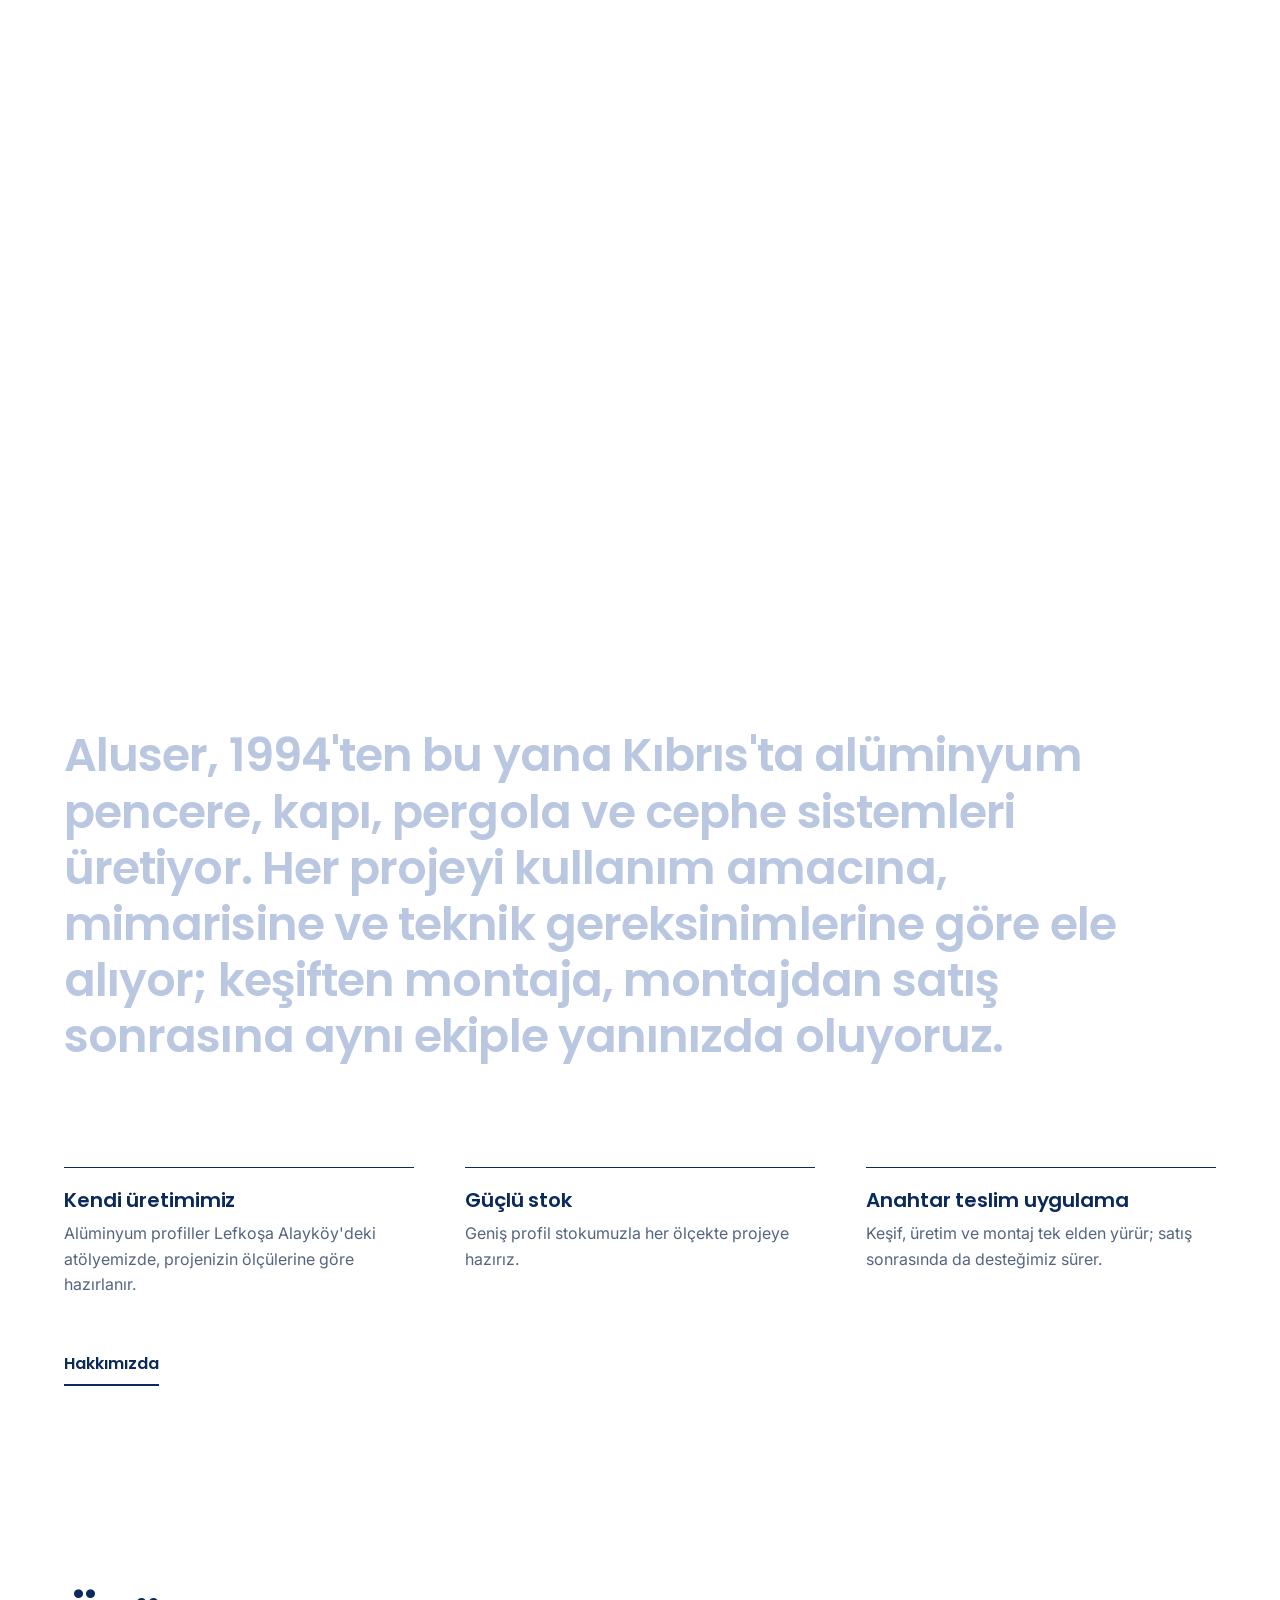
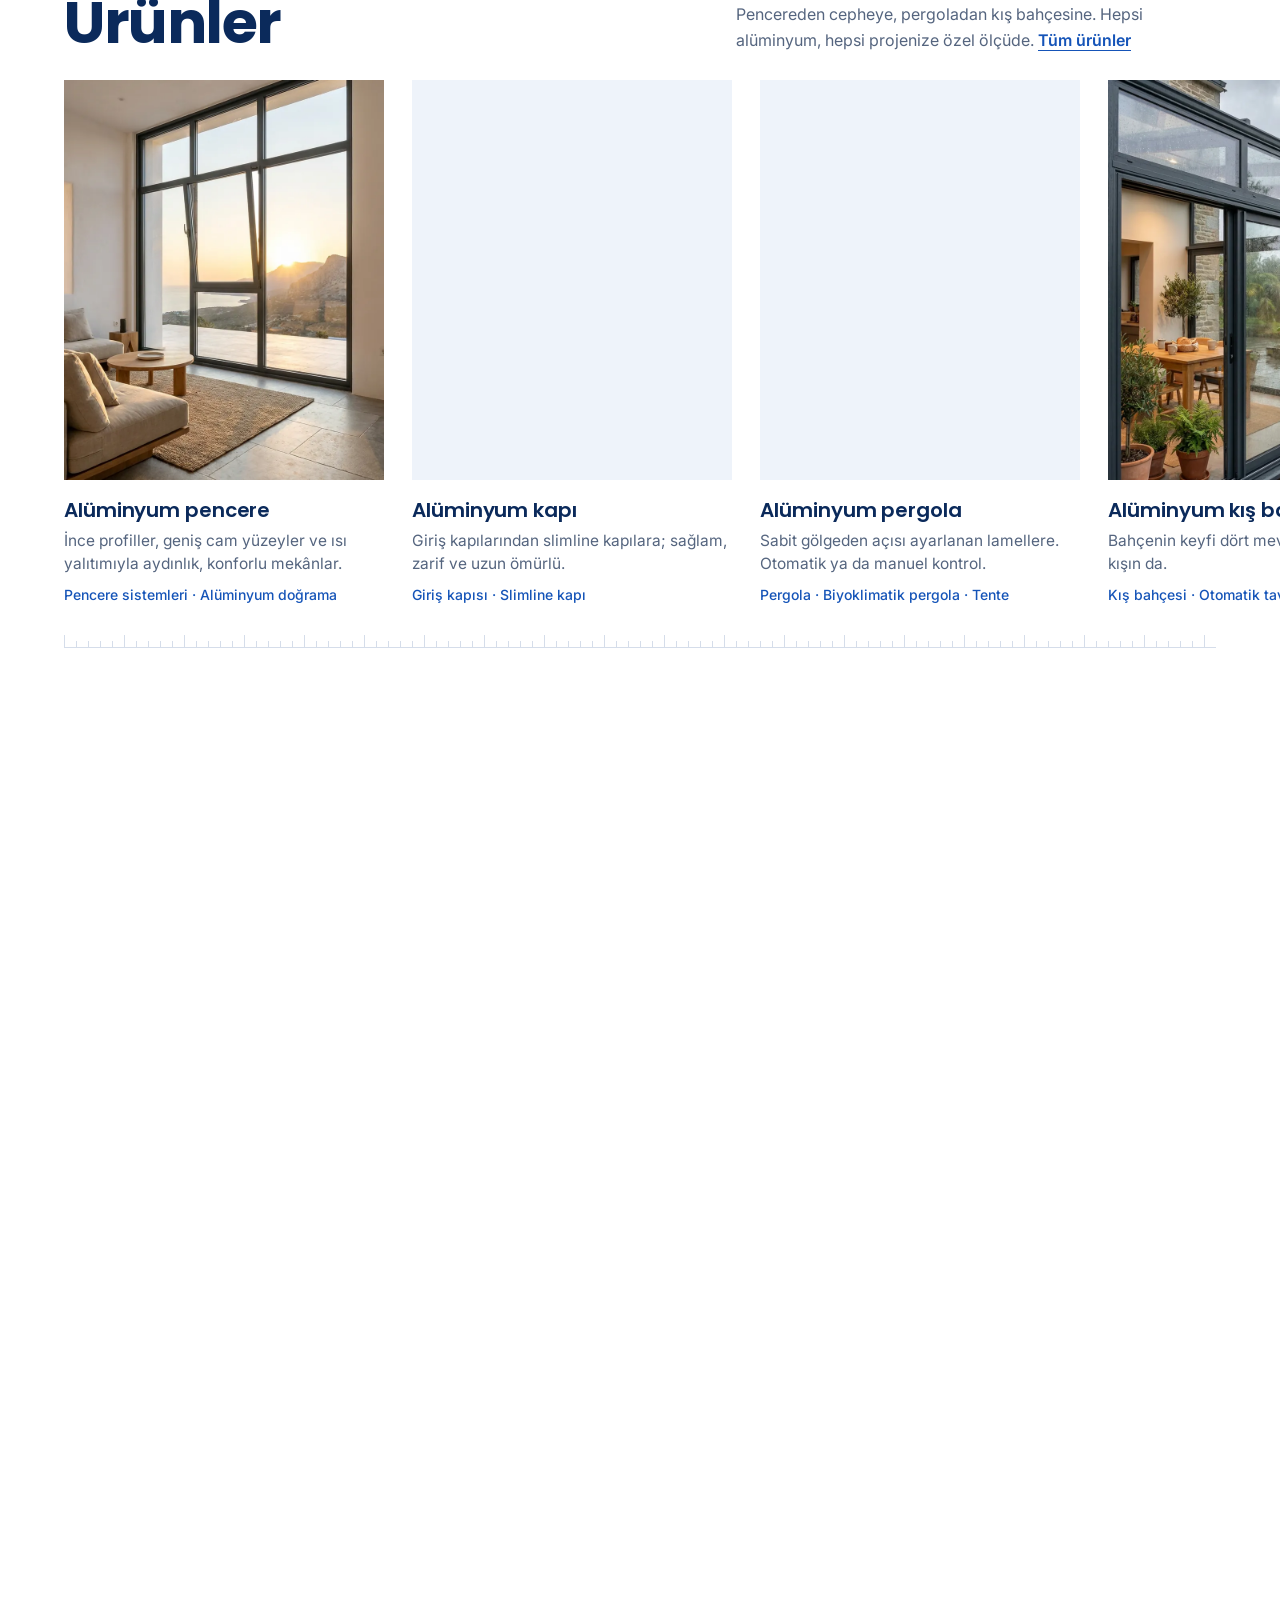
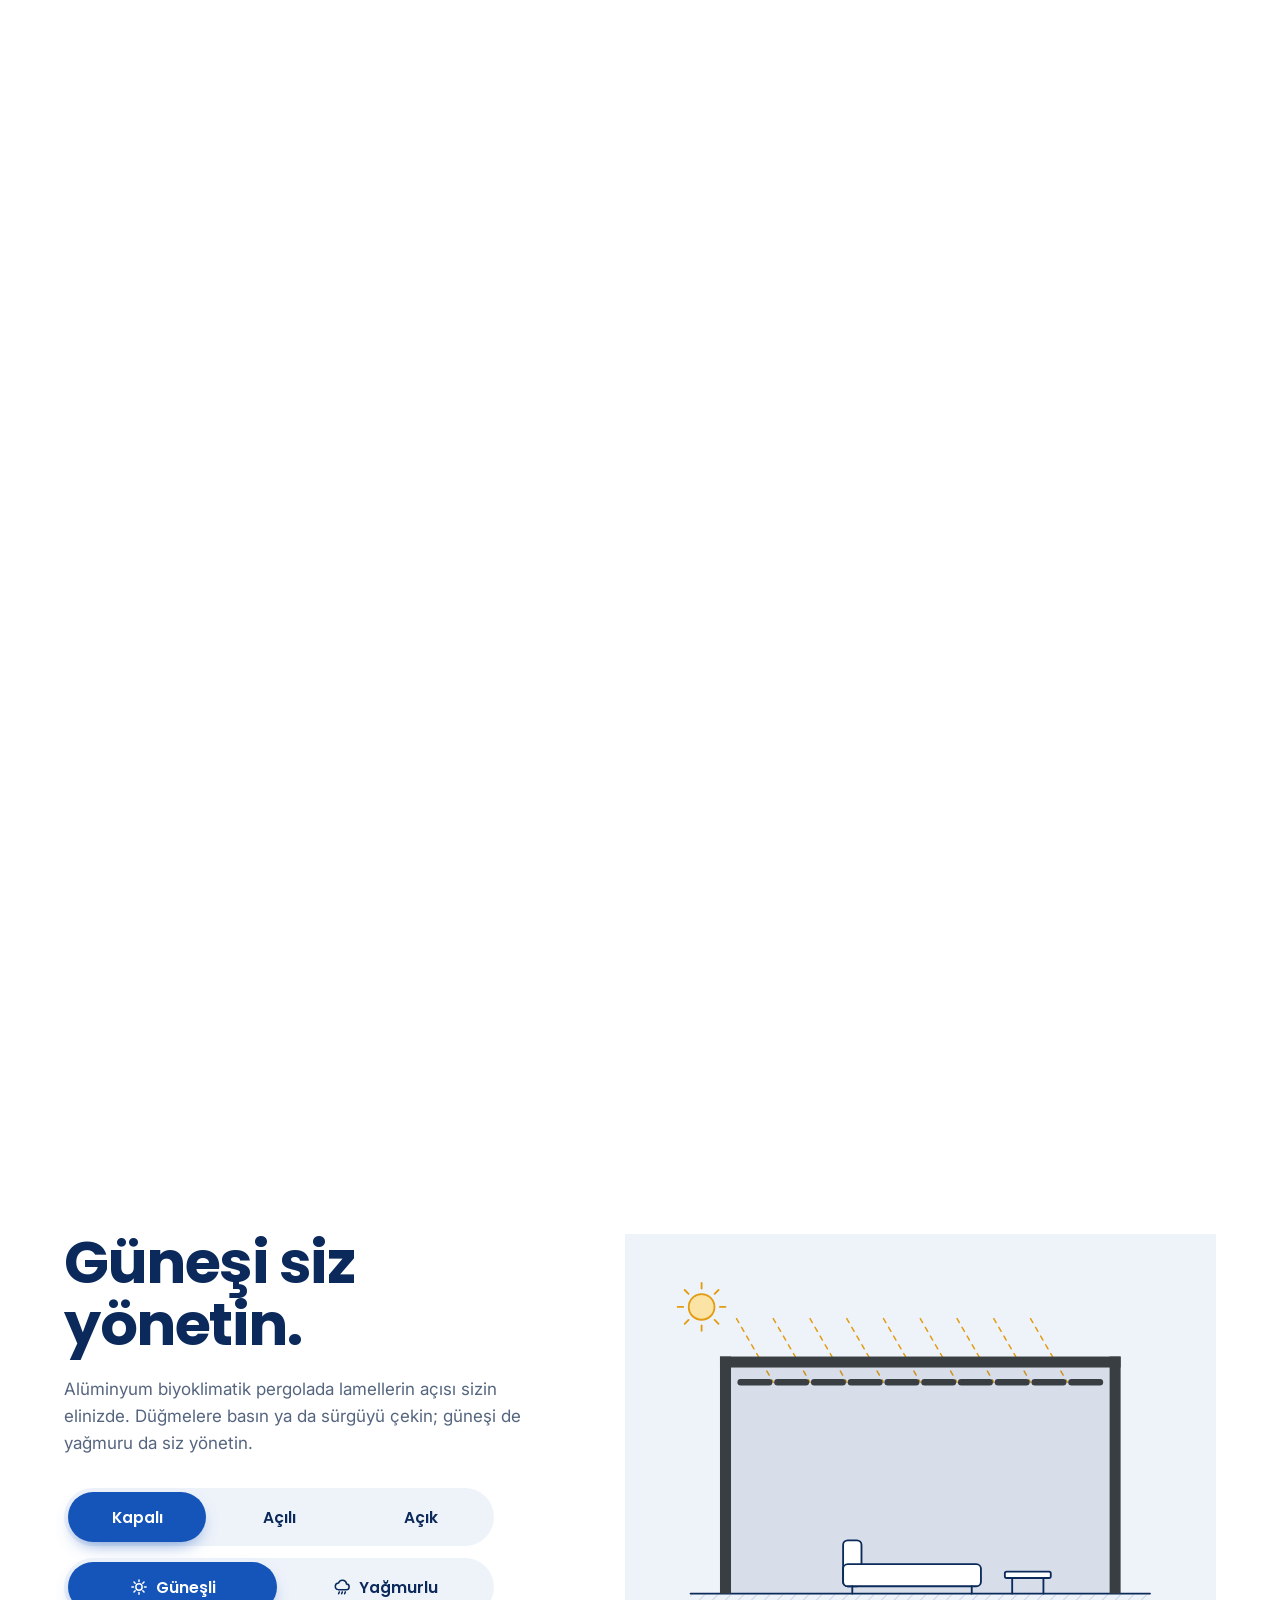
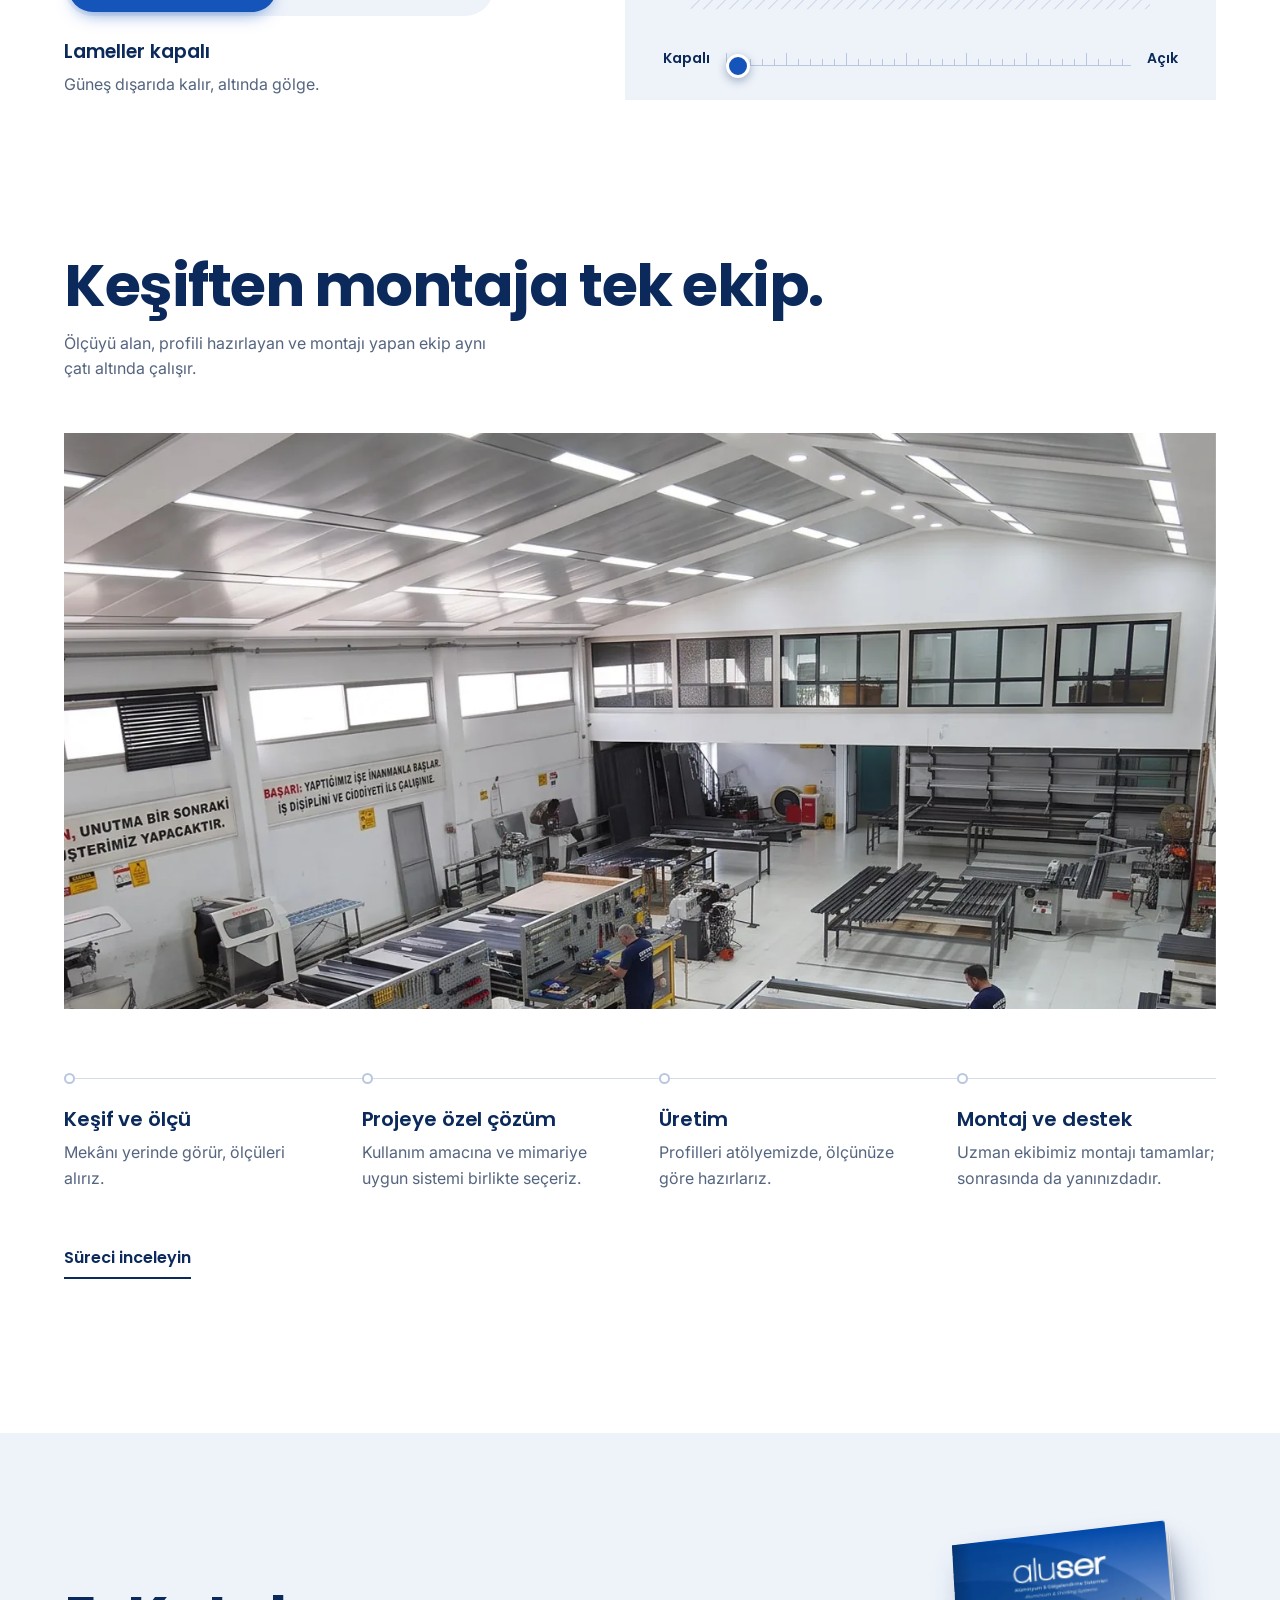
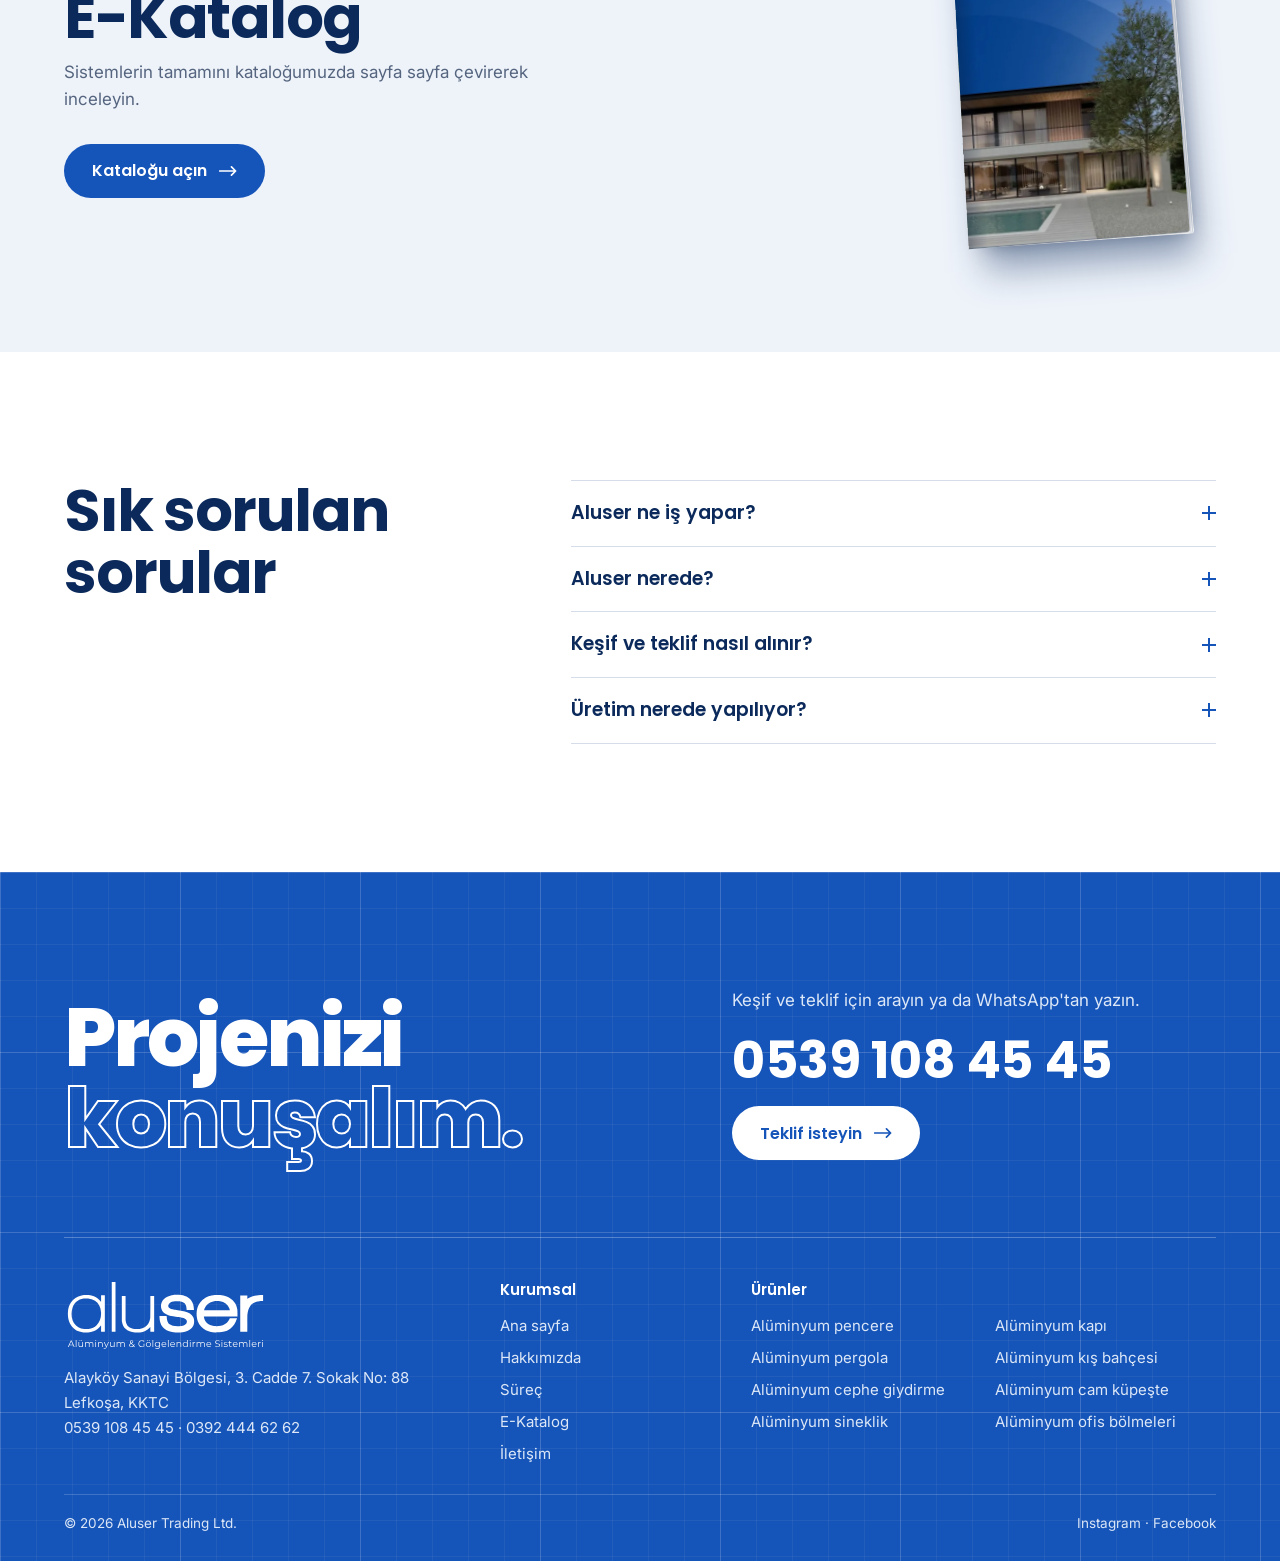
==== commit af846a3f: "Mavi Plan pop-up: logo özgün haliyle, kırpılmadan Co-Authored-By: Claude Fable 5.2 <noreply@anthropi" ====
--- a/index.html
+++ b/index.html
@@ -20,7 +20,7 @@
 <link rel="preconnect" href="https://fonts.googleapis.com">
 <link rel="preconnect" href="https://fonts.gstatic.com" crossorigin>
 <link rel="stylesheet" href="https://fonts.googleapis.com/css2?family=Inter:wght@400;500;600&family=Poppins:wght@500;600;700;800&display=swap">
-<link rel="stylesheet" href="css/site.css?v=202611251500">
+<link rel="stylesheet" href="css/site.css?v=202611251600">
 <link rel="preload" as="image" href="img/hero-kapi-1600.webp" imagesrcset="img/hero-kapi-1600.webp 1600w, img/hero-kapi-2560.webp 2560w" imagesizes="100vw" media="not all and (max-aspect-ratio: 3/5)">
 <link rel="preload" as="image" href="img/hero-kapi-m.webp" media="(max-aspect-ratio: 3/5)">
 <script>document.documentElement.className+=' js'</script>
@@ -29,8 +29,7 @@
 <div class="mp" id="mp" role="dialog" aria-modal="true" aria-labelledby="mp-t" hidden>
   <div class="mp-glass">
     <button class="mp-x" type="button" aria-label="Kapat"><svg width="18" height="18" viewBox="0 0 24 24" fill="none" stroke="currentColor" stroke-width="2.4" stroke-linecap="round" aria-hidden="true"><path d="M5 5l14 14M19 5L5 19"></path></svg></button>
-    <div class="mp-logo"><img src="img/aluser-logo-beyaz.svg" alt="aluser"></div>
-    <p class="mp-sub">Alüminyum Pencere ve Kapı Sistemleri</p>
+    <img class="mp-logo" src="img/aluser-logo-beyaz.svg" alt="aluser, Alüminyum ve Gölgelendirme Sistemleri" width="1637" height="581">
     <h2 class="mp-t" id="mp-t"><b>MAVİ</b> <span>PLAN</span></h2>
     <i class="mp-line" aria-hidden="true"></i>
     <p class="mp-pill">Size Özel Ödeme Planı</p>
@@ -236,6 +235,6 @@
   </div>
 </section>
 
-<script src="js/site.js?v=202611251500"></script>
+<script src="js/site.js?v=202611251600"></script>
 </body>
 </html>
--- a/css/site.css
+++ b/css/site.css
@@ -639,8 +639,7 @@
 .mp-glass>*{position:relative;z-index:1}
 .mp-x{position:absolute!important;top:14px;right:14px;width:44px;height:44px;display:grid;place-items:center;border-radius:50%;border:1.5px solid rgba(255,255,255,.55);background:rgba(255,255,255,.14);color:#fff;cursor:pointer;transition:background .2s}
 .mp-x:hover,.mp-x:focus-visible{background:rgba(255,255,255,.3);outline:0}
-.mp-logo{width:clamp(150px,34vw,200px);margin:0 auto;overflow:hidden;aspect-ratio:1637/420}
-.mp-logo img{display:block;width:100%;height:auto}
+.mp-logo{display:block;width:clamp(170px,40vw,230px);height:auto;margin:0 auto}
 .mp-sub{margin-top:10px;font:500 clamp(10.5px,2.6vw,13px)/1.3 Poppins,Inter,sans-serif;letter-spacing:.2em;text-transform:uppercase;color:rgba(255,255,255,.92)}
 .mp-t{margin-top:clamp(20px,4vw,30px);font:800 clamp(46px,13vw,84px)/1 Poppins,Inter,sans-serif;letter-spacing:-.01em;display:flex;flex-wrap:wrap;justify-content:center;gap:0 .22em;color:#fff}
 .mp-t span{color:transparent;-webkit-text-stroke:2px #fff}
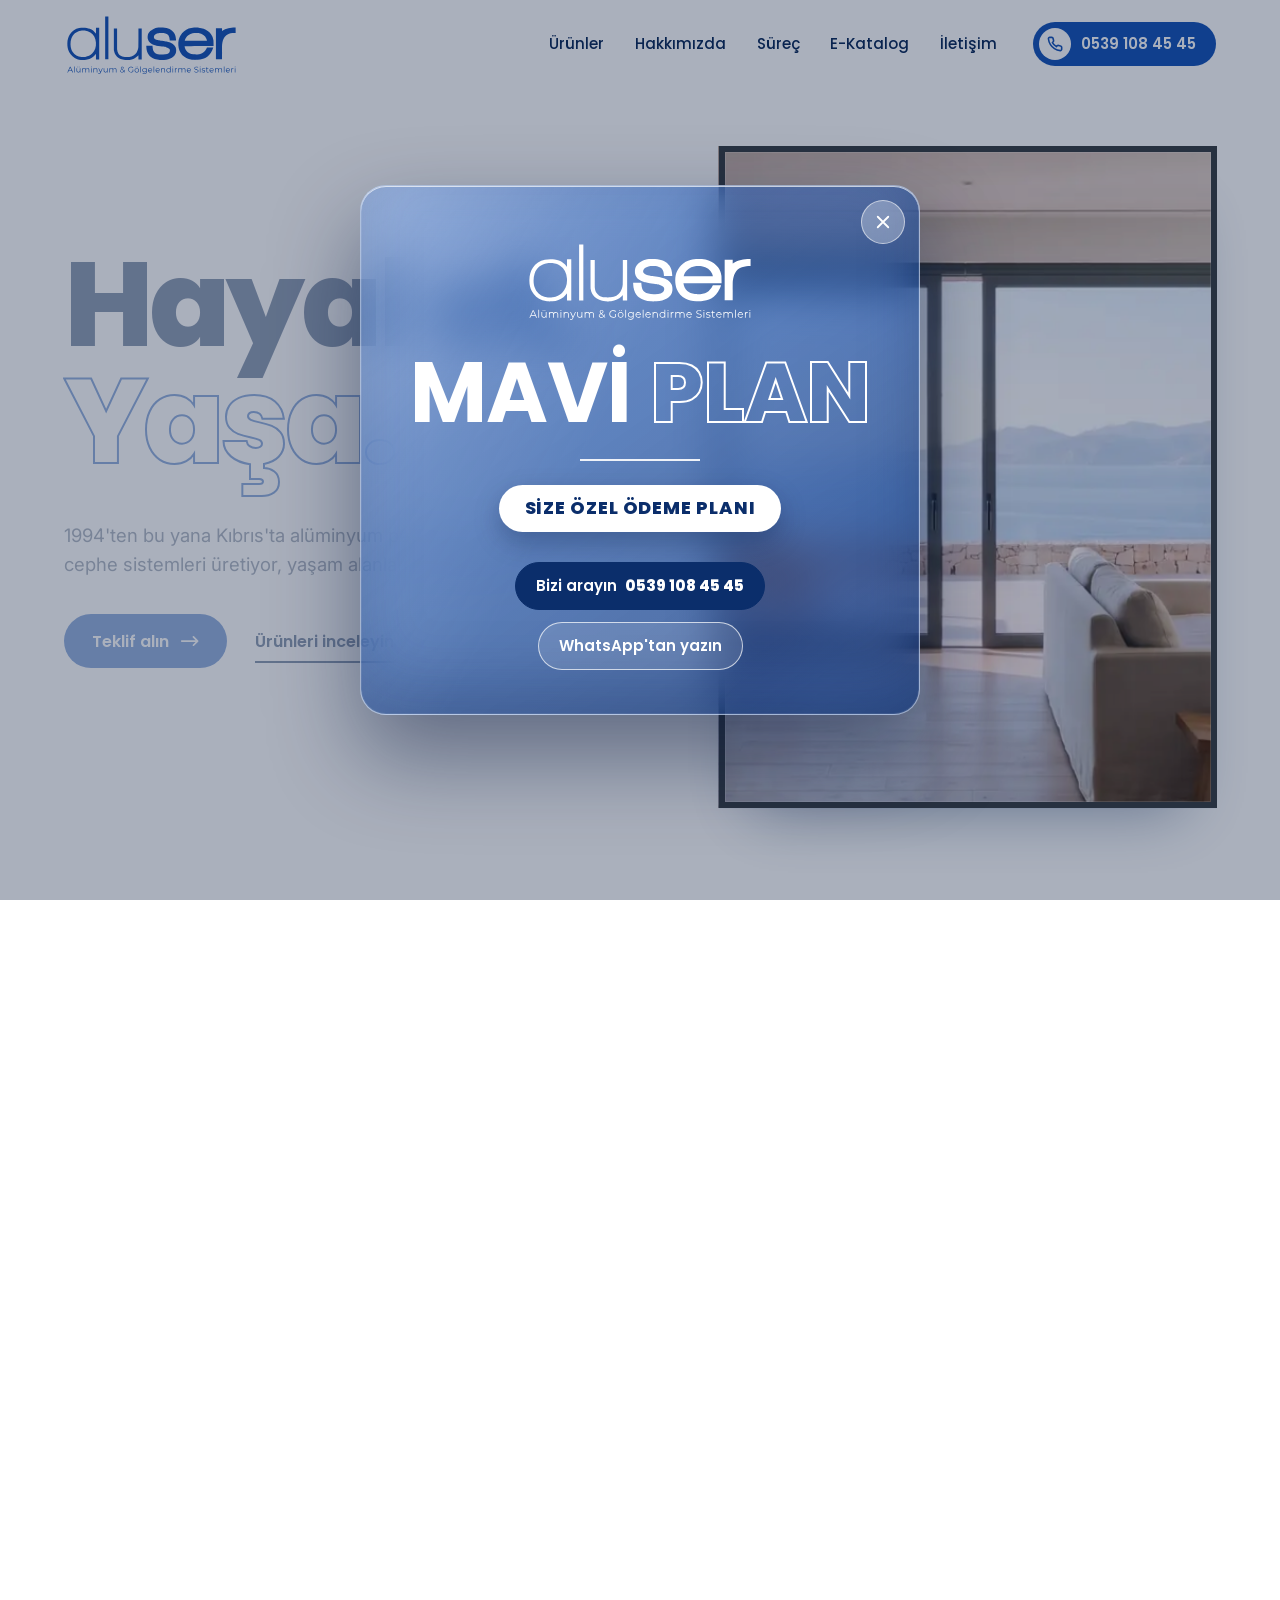
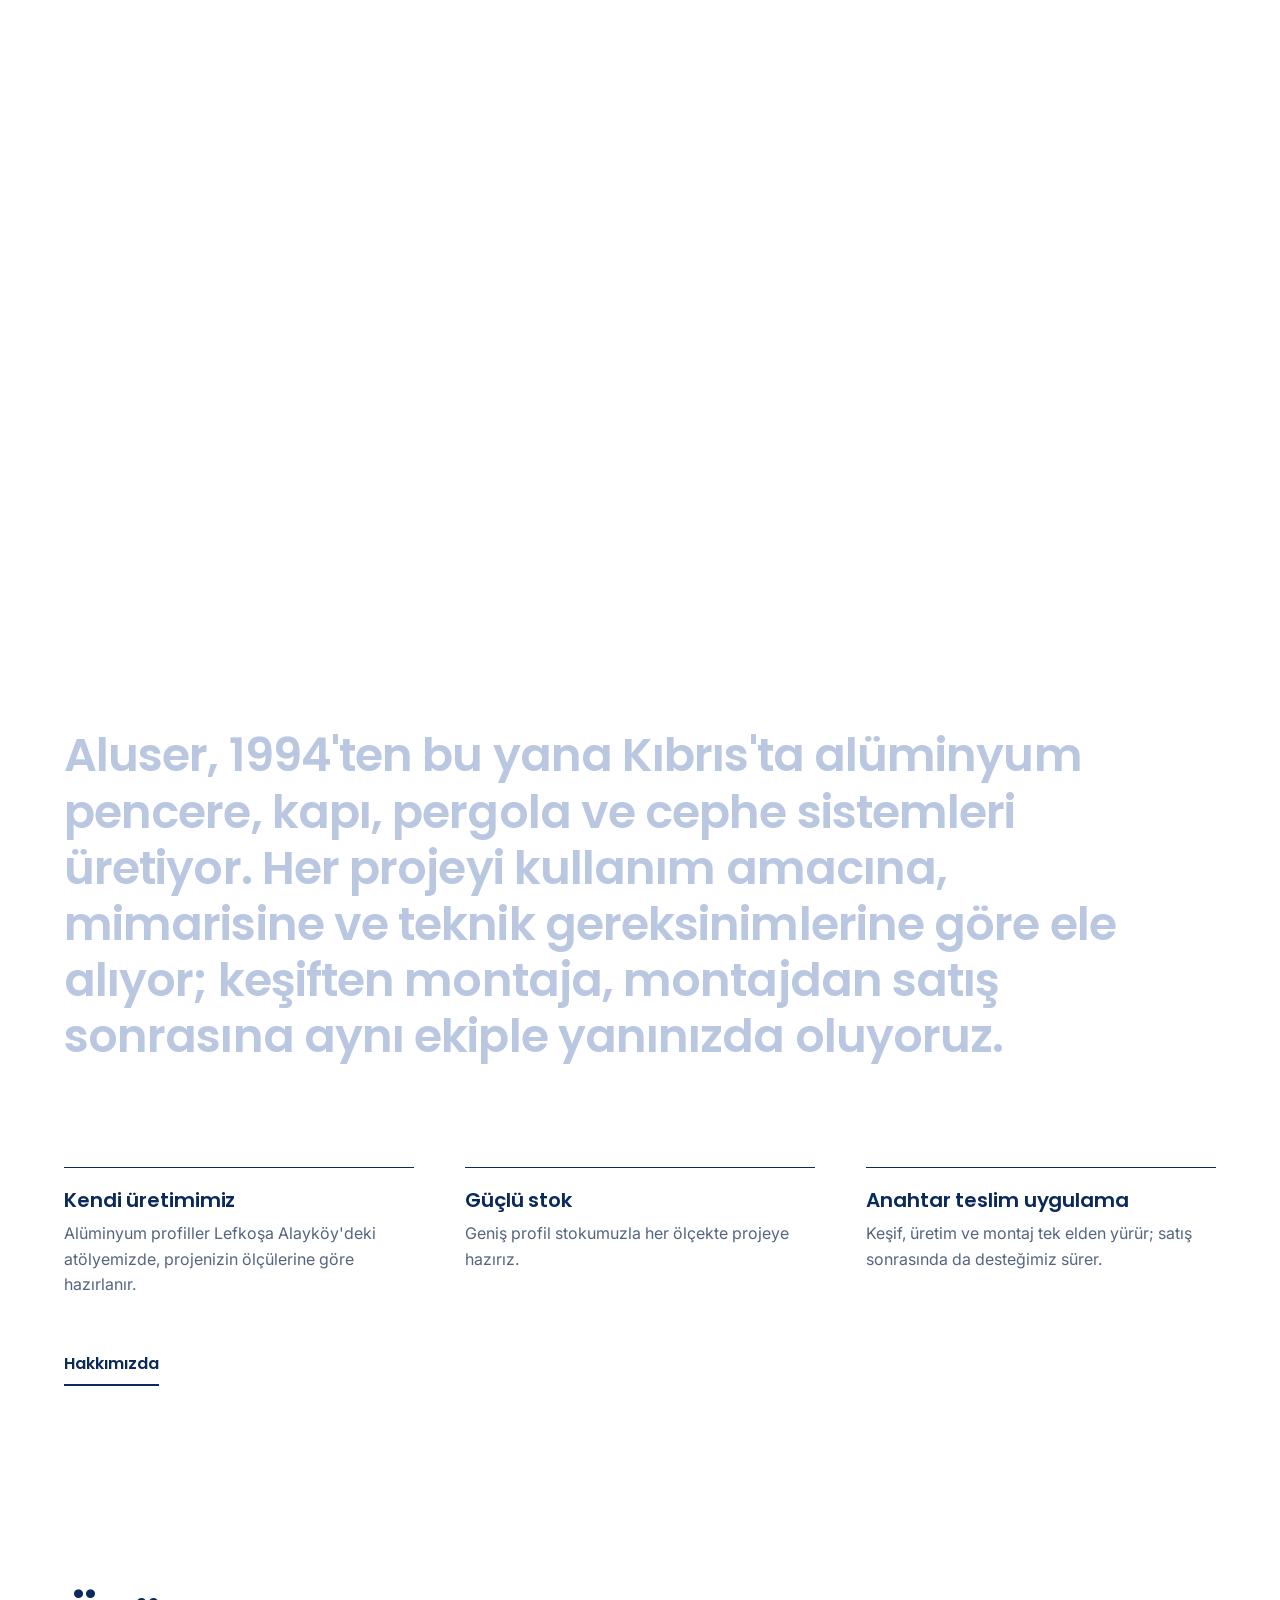
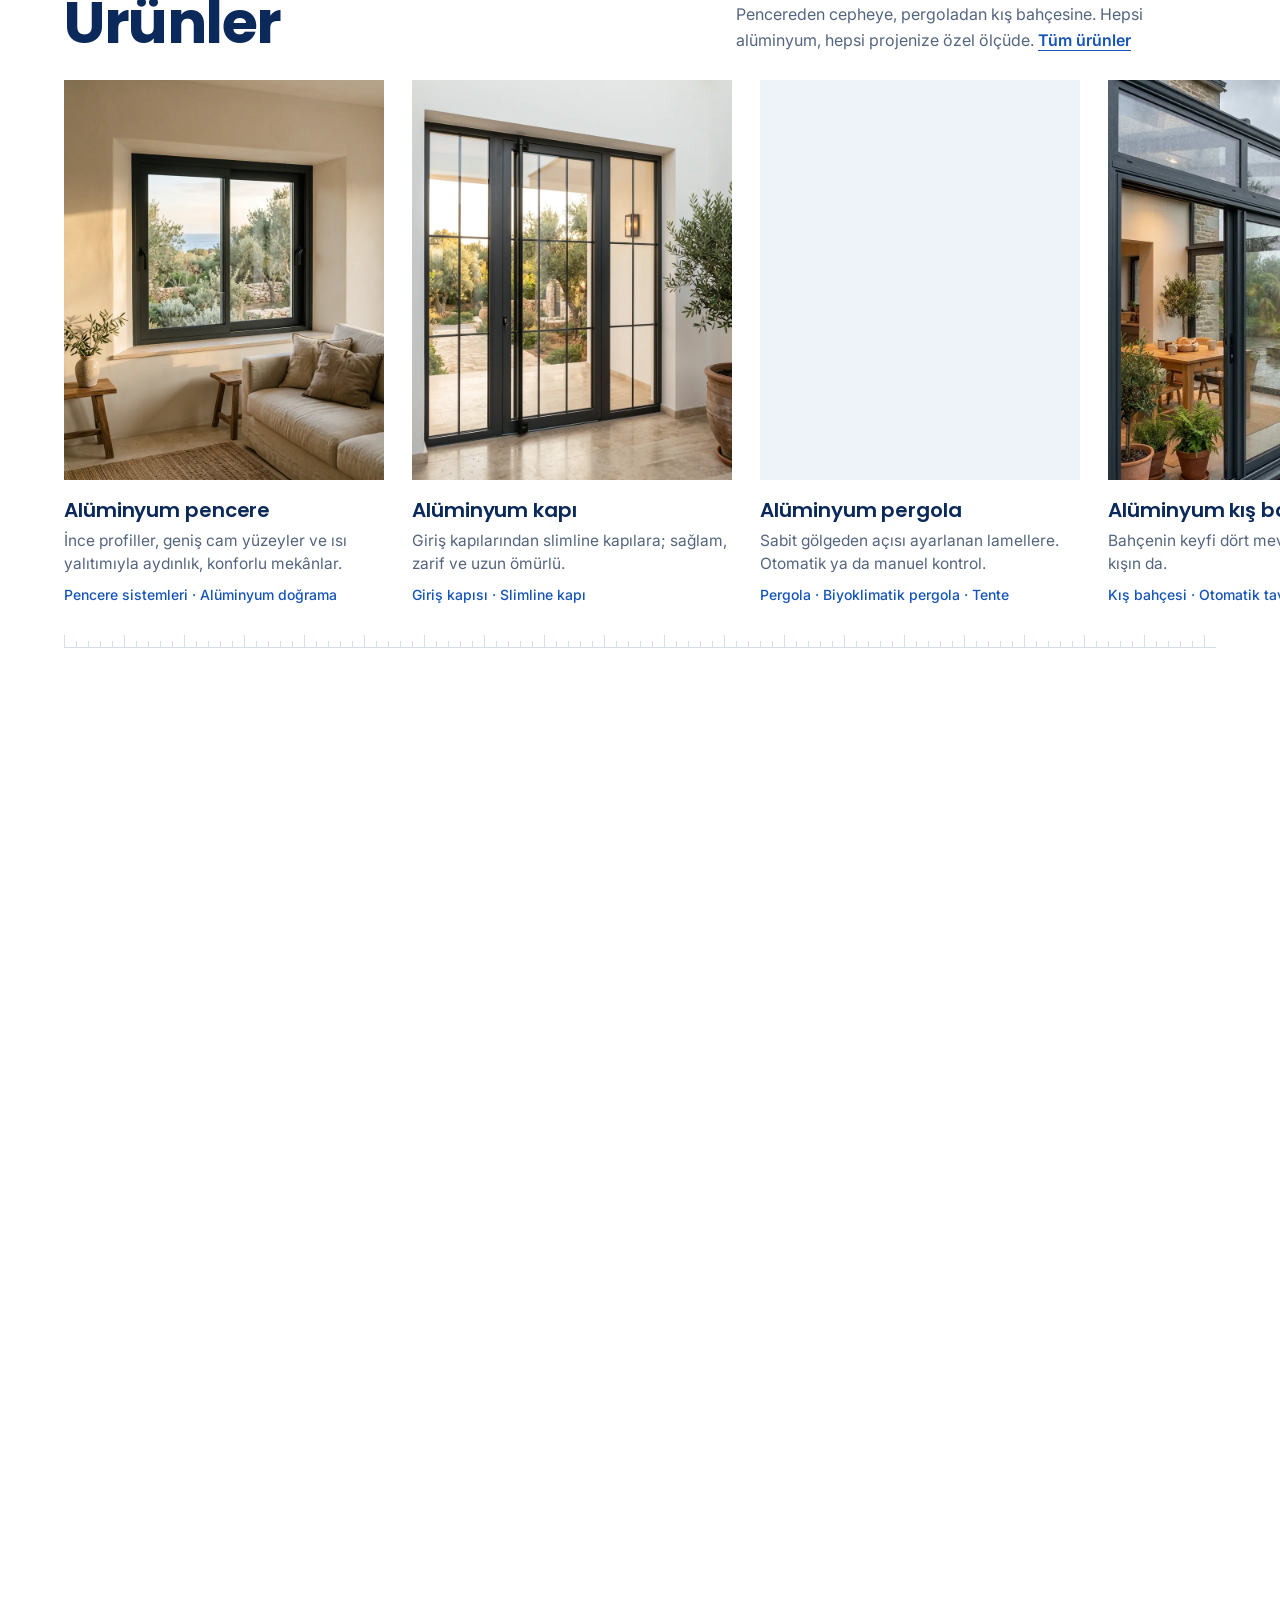
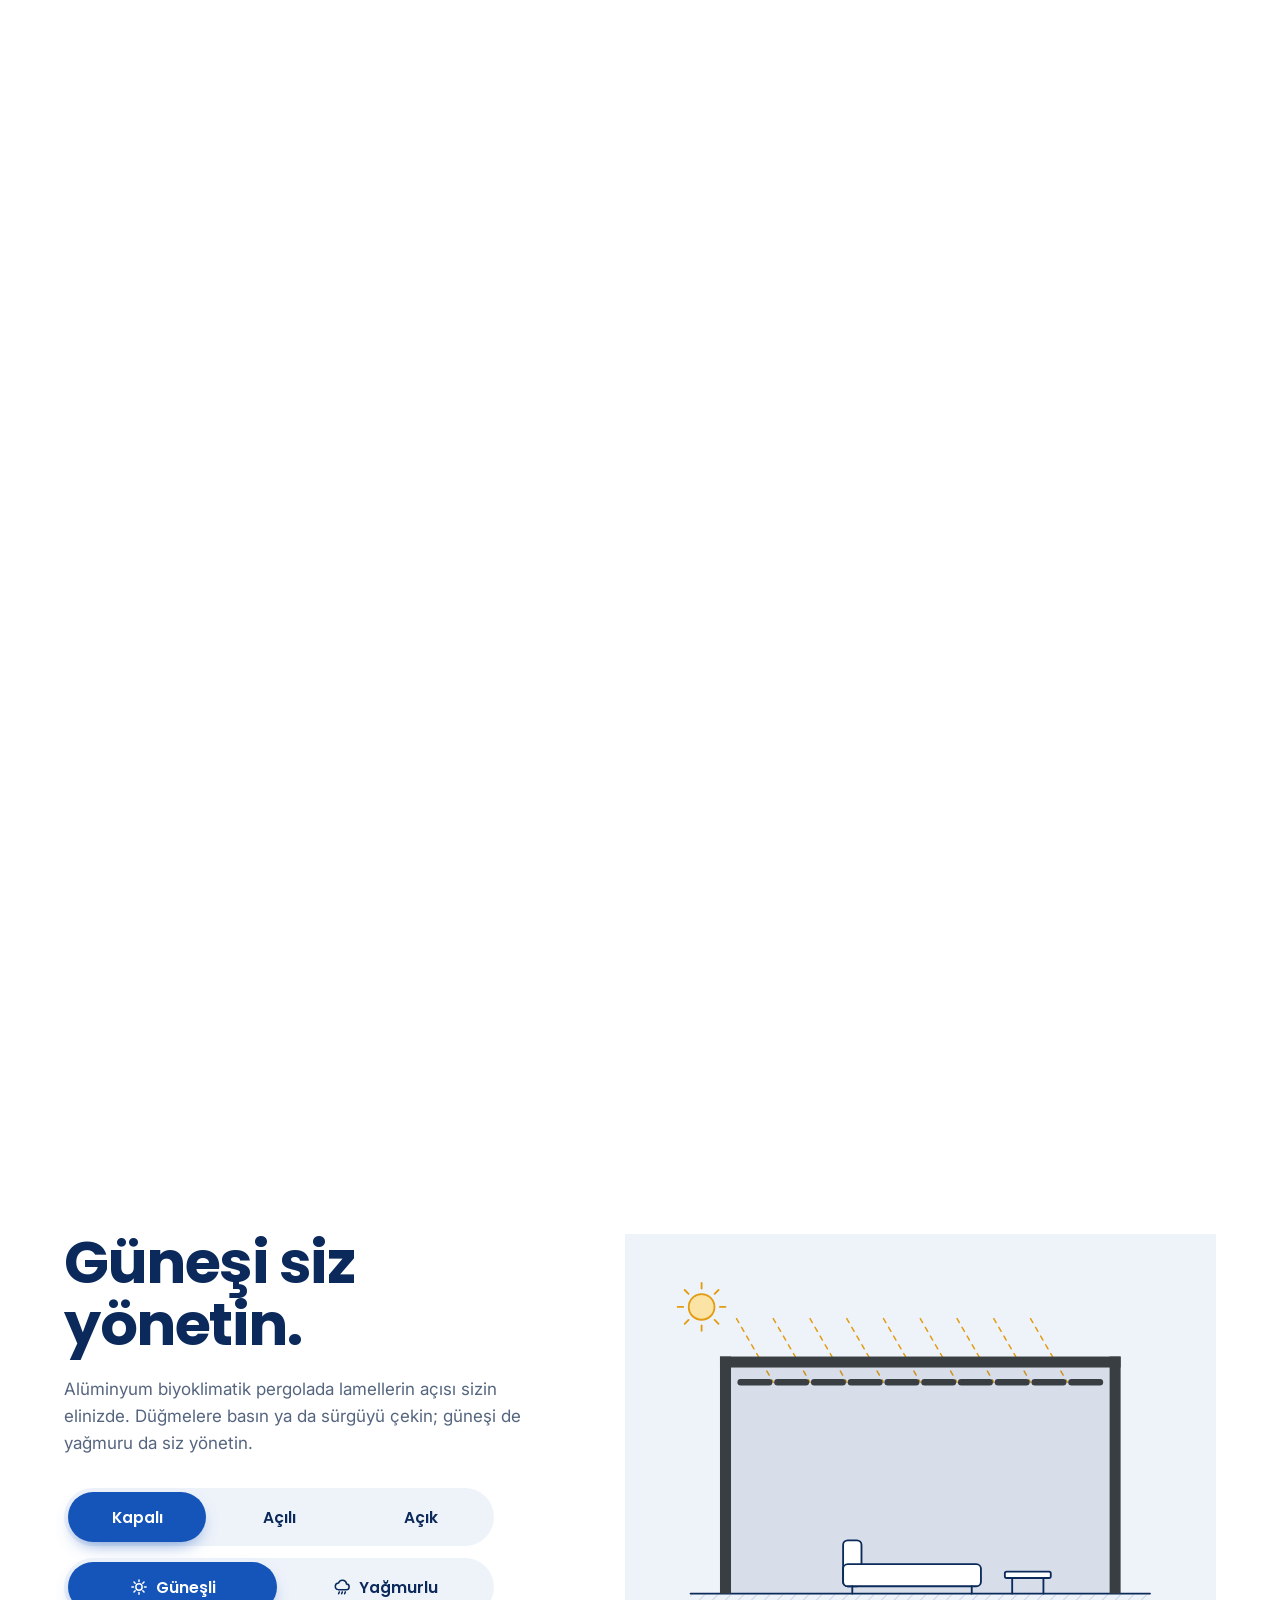
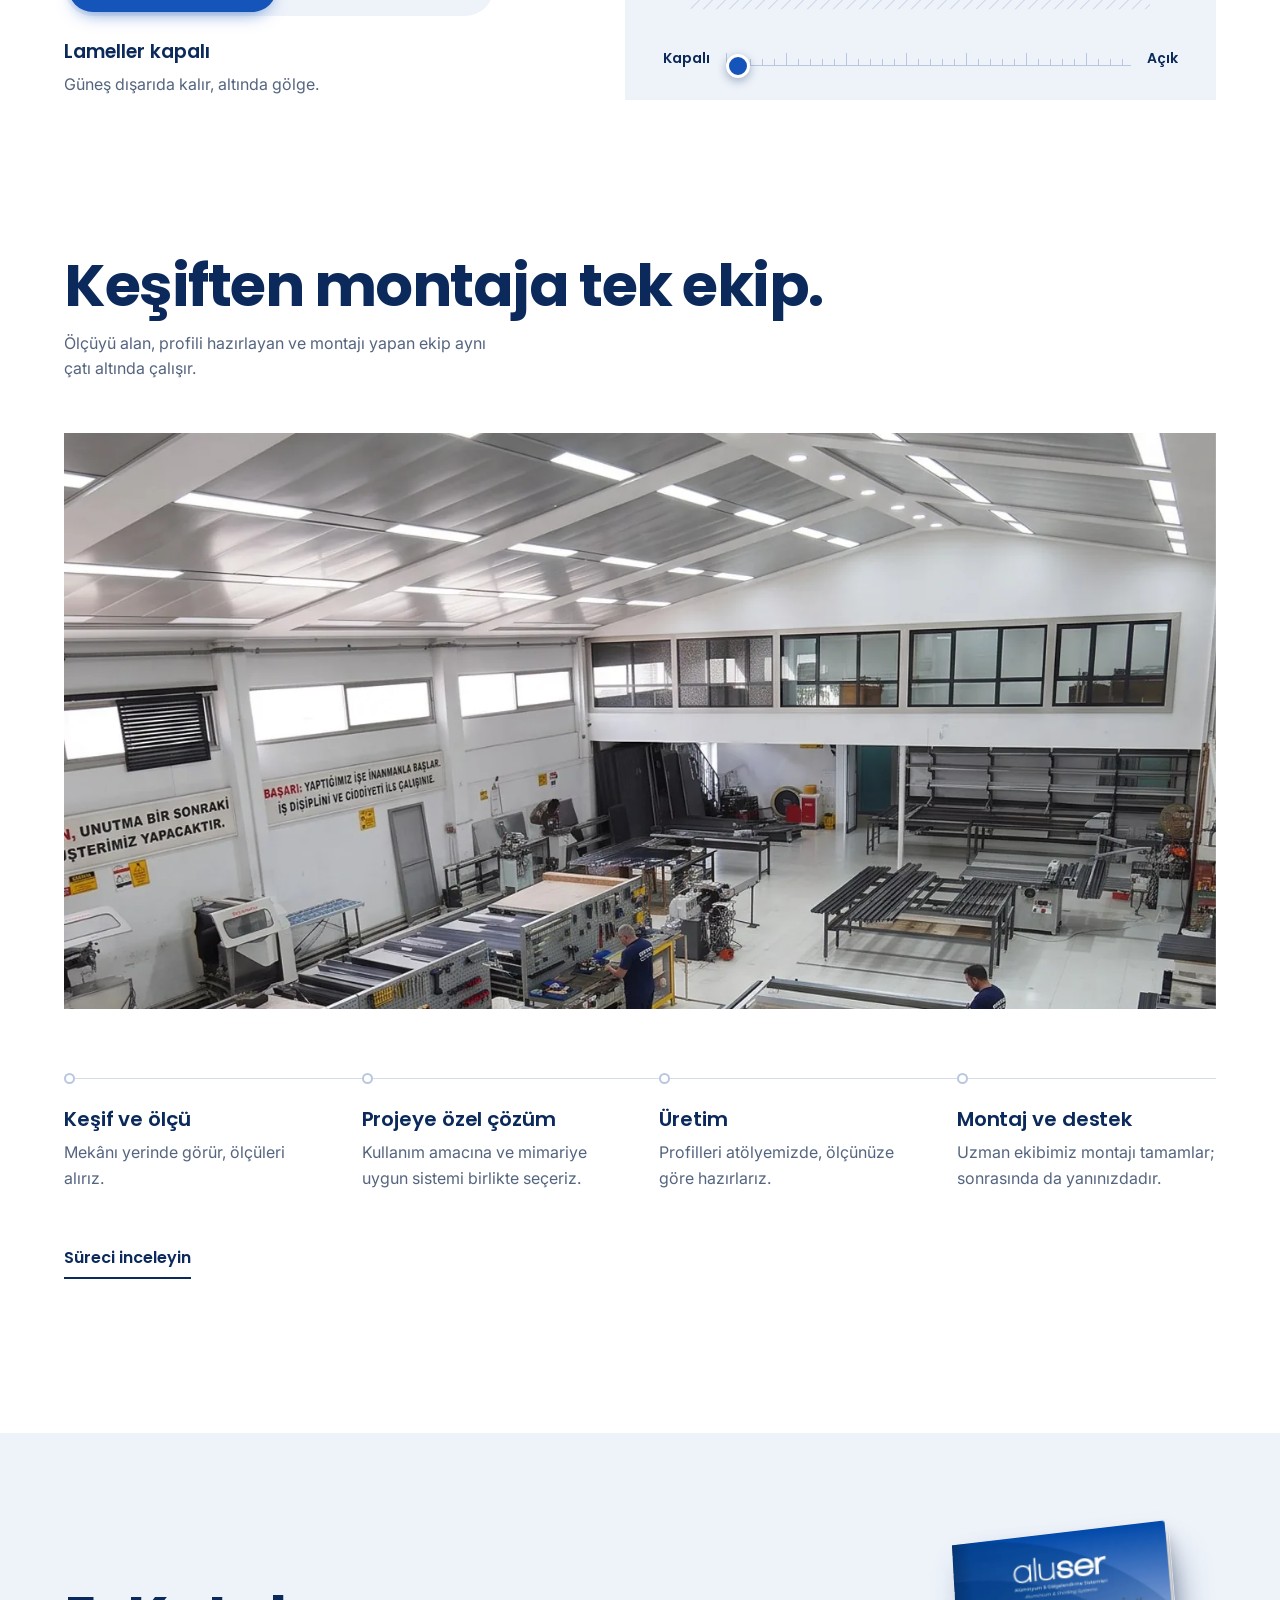
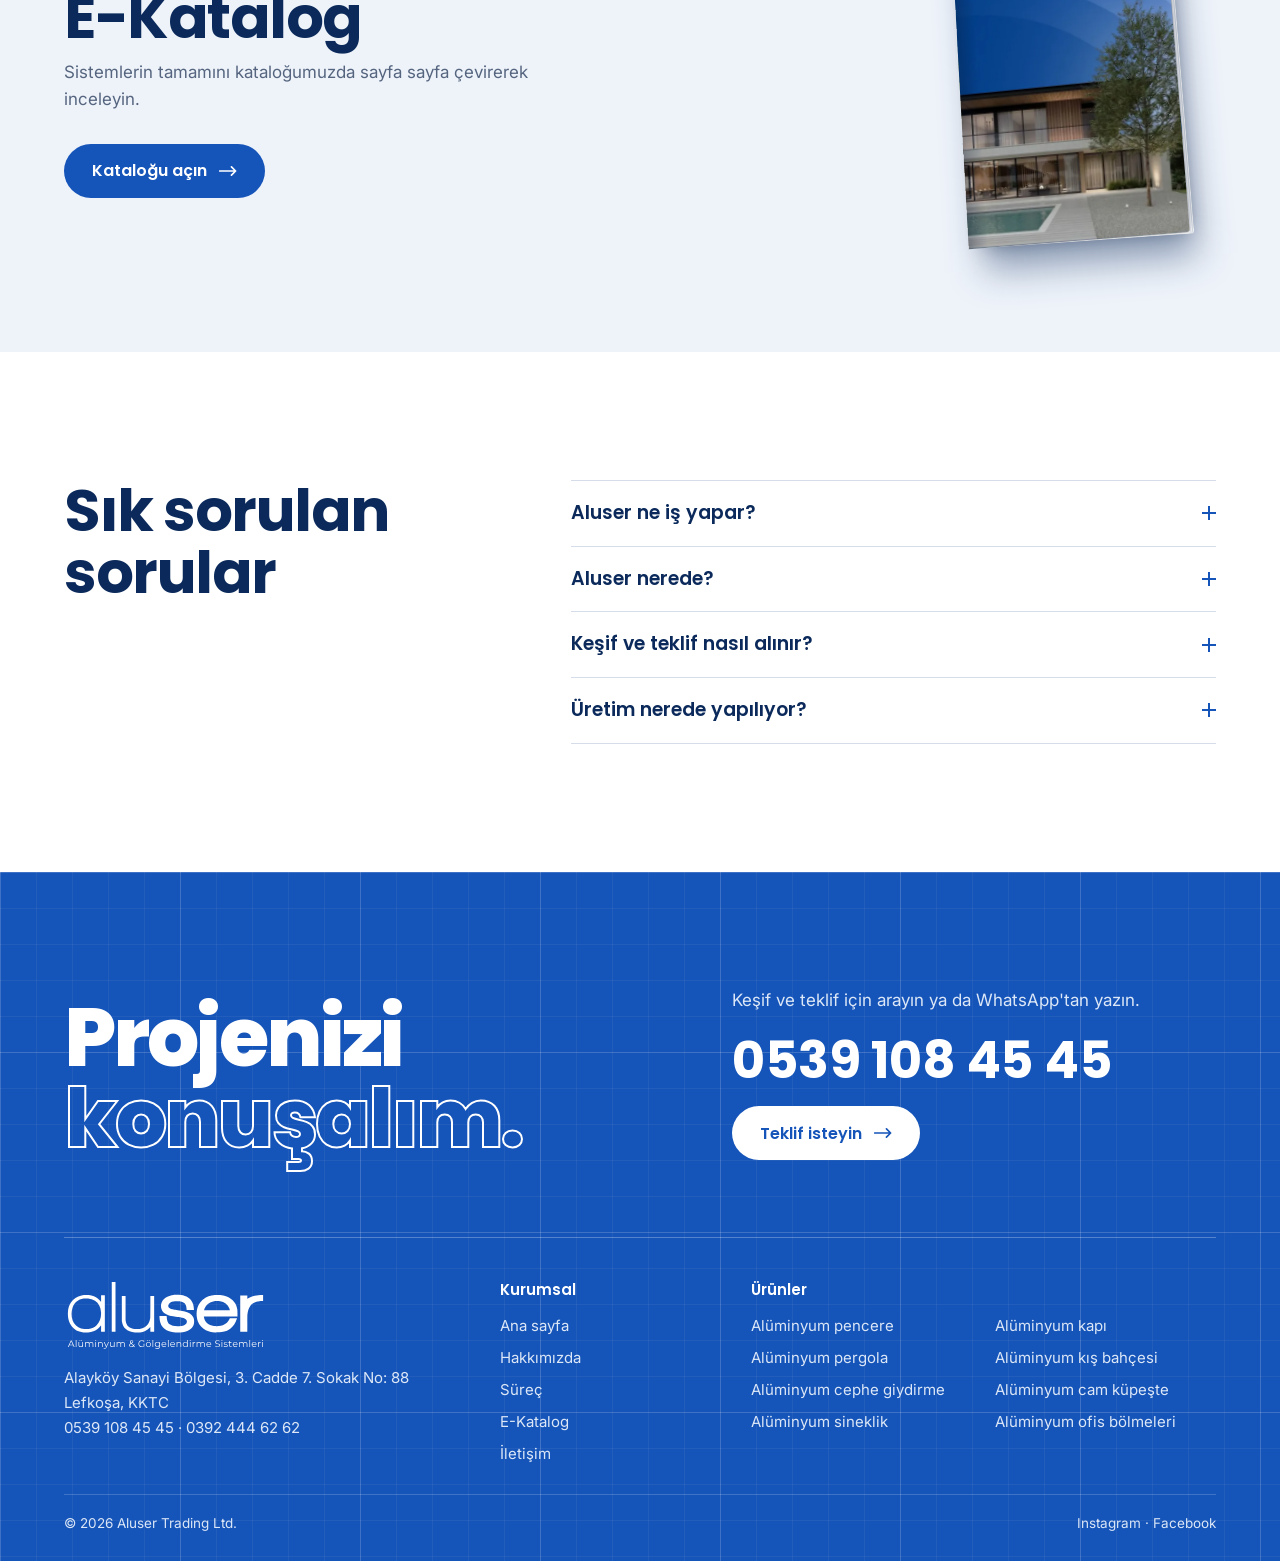
==== commit 44607e28: "Pencere, kapı ve cam küpeşte görselleri gerçek Aluser işlerinden Co-Authored-By: Claude Fable 5.2 <n" ====
--- a/index.html
+++ b/index.html
@@ -106,12 +106,12 @@
     </div>
     <div class="p-viewport" id="p-viewport">
       <ul class="p-track" id="p-track">
-        <li class="card"><a href="aluminyum-pencere.html"><figure><img src="img/pencere.webp" width="800" height="1000" loading="lazy" decoding="async" alt="Deniz manzaralı salonda antrasit alüminyum pencere"></figure><h3>Alüminyum pencere</h3><p>İnce profiller, geniş cam yüzeyler ve ısı yalıtımıyla aydınlık, konforlu mekânlar.</p><p class="types">Pencere sistemleri · Alüminyum doğrama</p></a></li>
-        <li class="card"><a href="aluminyum-kapi.html"><figure><img src="img/kapi.webp" width="800" height="1000" loading="lazy" decoding="async" alt="Taş kaplamalı girişte antrasit alüminyum kapı"></figure><h3>Alüminyum kapı</h3><p>Giriş kapılarından slimline kapılara; sağlam, zarif ve uzun ömürlü.</p><p class="types">Giriş kapısı · Slimline kapı</p></a></li>
+        <li class="card"><a href="aluminyum-pencere.html"><figure><img src="img/pencere.webp" width="800" height="1000" loading="lazy" decoding="async" alt="Salonda antrasit alüminyum sürme pencere"></figure><h3>Alüminyum pencere</h3><p>İnce profiller, geniş cam yüzeyler ve ısı yalıtımıyla aydınlık, konforlu mekânlar.</p><p class="types">Pencere sistemleri · Alüminyum doğrama</p></a></li>
+        <li class="card"><a href="aluminyum-kapi.html"><figure><img src="img/kapi.webp" width="800" height="1000" loading="lazy" decoding="async" alt="Çıtalı camlı antrasit alüminyum çift kanat kapı"></figure><h3>Alüminyum kapı</h3><p>Giriş kapılarından slimline kapılara; sağlam, zarif ve uzun ömürlü.</p><p class="types">Giriş kapısı · Slimline kapı</p></a></li>
         <li class="card"><a href="aluminyum-pergola.html"><figure><img src="img/pergola.webp" width="800" height="1000" loading="lazy" decoding="async" alt="Terasta lamelleri açık alüminyum biyoklimatik pergola"></figure><h3>Alüminyum pergola</h3><p>Sabit gölgeden açısı ayarlanan lamellere. Otomatik ya da manuel kontrol.</p><p class="types">Pergola · Biyoklimatik pergola · Tente</p></a></li>
         <li class="card"><a href="aluminyum-kis-bahcesi.html"><figure><img src="img/kisbahcesi.webp" width="800" height="1000" loading="lazy" decoding="async" alt="Alüminyum çerçeveli cam kış bahçesi"></figure><h3>Alüminyum kış bahçesi</h3><p>Bahçenin keyfi dört mevsim; yağmurda da, kışın da.</p><p class="types">Kış bahçesi · Otomatik tavan sistemleri</p></a></li>
         <li class="card"><a href="aluminyum-cephe-giydirme.html"><figure><img src="img/cephe.webp" width="800" height="1000" loading="lazy" decoding="async" alt="Alüminyum cephe giydirme ve güneş kırıcılı modern bina"></figure><h3>Alüminyum cephe giydirme</h3><p>Binaya yeni bir yüz kazandırır, dış etkenlere karşı korur.</p><p class="types">Konut · Ticari · Endüstriyel yapılar</p></a></li>
-        <li class="card"><a href="aluminyum-cam-kupeste.html"><figure><img src="img/kupeste.webp" width="800" height="1000" loading="lazy" decoding="async" alt="Balkonda alüminyum profilli cam küpeşte"></figure><h3>Alüminyum cam küpeşte</h3><p>Temperli cam ve alüminyum profille güvenli, manzaraya açık korkuluk.</p><p class="types">Balkon · Merdiven · Teras · Havuz kenarı</p></a></li>
+        <li class="card"><a href="aluminyum-cam-kupeste.html"><figure><img src="img/kupeste.webp" width="800" height="1000" loading="lazy" decoding="async" alt="Terasta manzaraya açılan alüminyum cam küpeşte"></figure><h3>Alüminyum cam küpeşte</h3><p>Temperli cam ve alüminyum profille güvenli, manzaraya açık korkuluk.</p><p class="types">Balkon · Merdiven · Teras · Havuz kenarı</p></a></li>
         <li class="card"><a href="aluminyum-sineklik.html"><figure><img src="img/sineklik.webp" width="800" height="1000" loading="lazy" decoding="async" alt="Alüminyum sürme kapıda pileli sineklik"></figure><h3>Alüminyum sineklik</h3><p>Kapı ve pencerenize uyumlu, kolay açılıp kapanan sineklikler.</p><p class="types">Menteşeli · Sürme · Pileli</p></a></li>
         <li class="card"><a href="aluminyum-ofis-bolmeleri.html"><figure><img src="img/ofis.webp" width="800" height="1000" loading="lazy" decoding="async" alt="Alüminyum çerçeveli cam ofis bölmeleri"></figure><h3>Alüminyum ofis bölmeleri</h3><p>Cam ve alüminyumla aydınlık, esnek çalışma alanları.</p><p class="types">Toplantı odası · Yönetici odası · Açık ofis</p></a></li>
         <li class="card card-cta"><h3>Projenize uygun sistemi birlikte seçelim.</h3><a class="btn btn-white" href="iletisim.html">Teklif alın <svg width="18" height="12" viewBox="0 0 26 14" fill="none" stroke="currentColor" stroke-width="2.4" stroke-linecap="round" stroke-linejoin="round" aria-hidden="true"><path d="M1 7h23M18 1l6 6-6 6"></path></svg></a></li>
